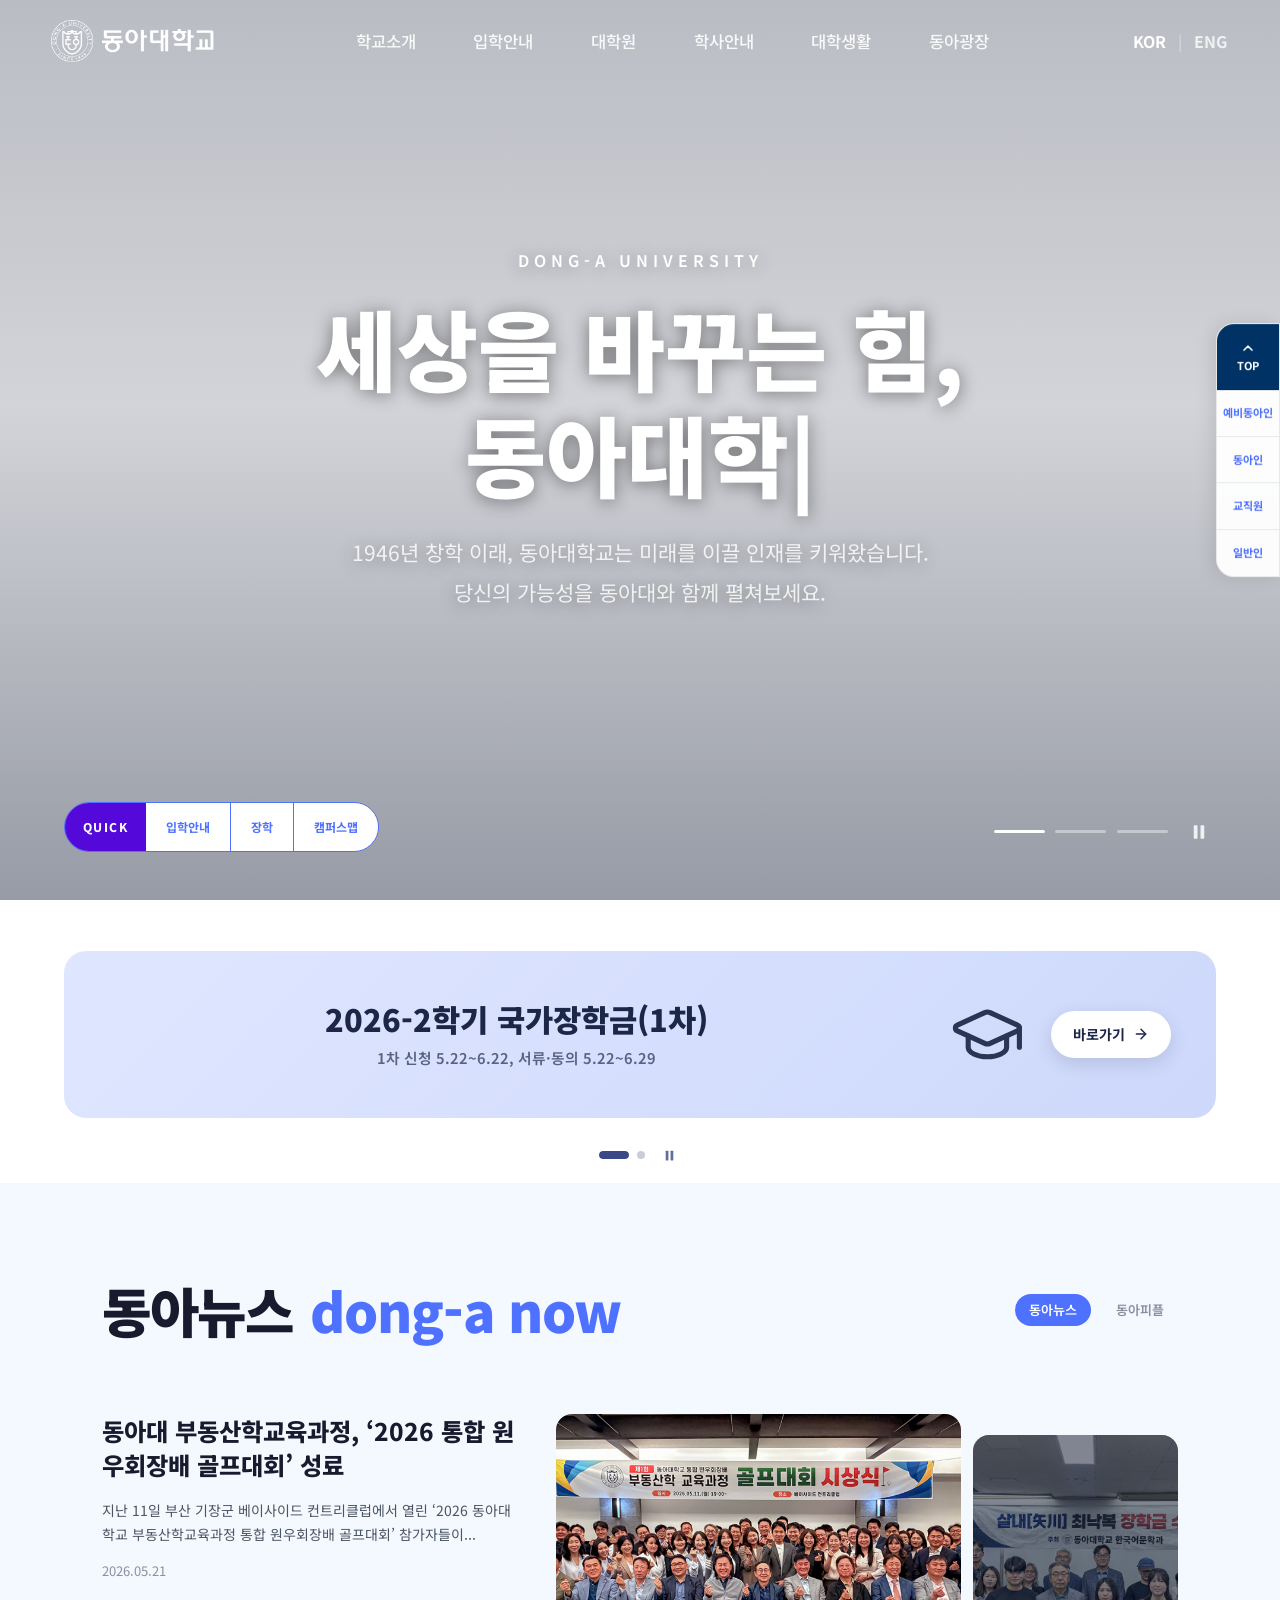
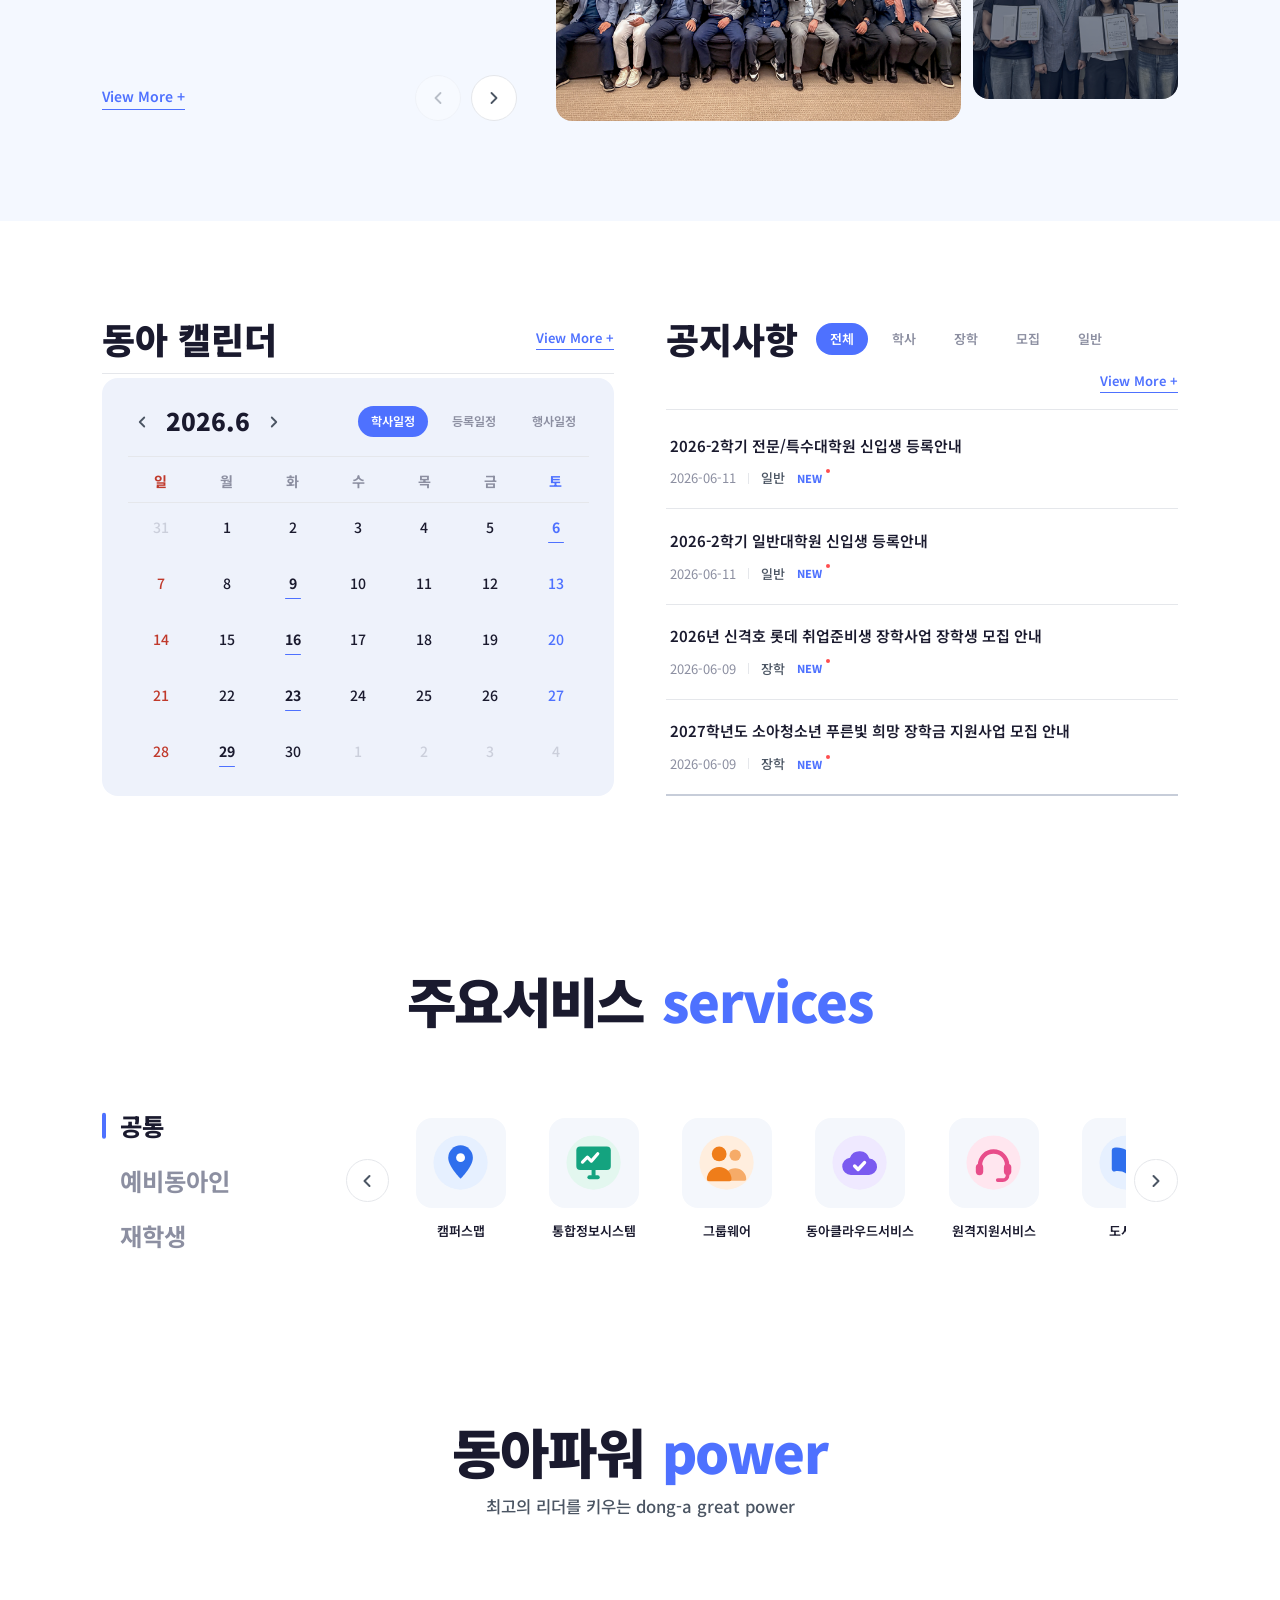
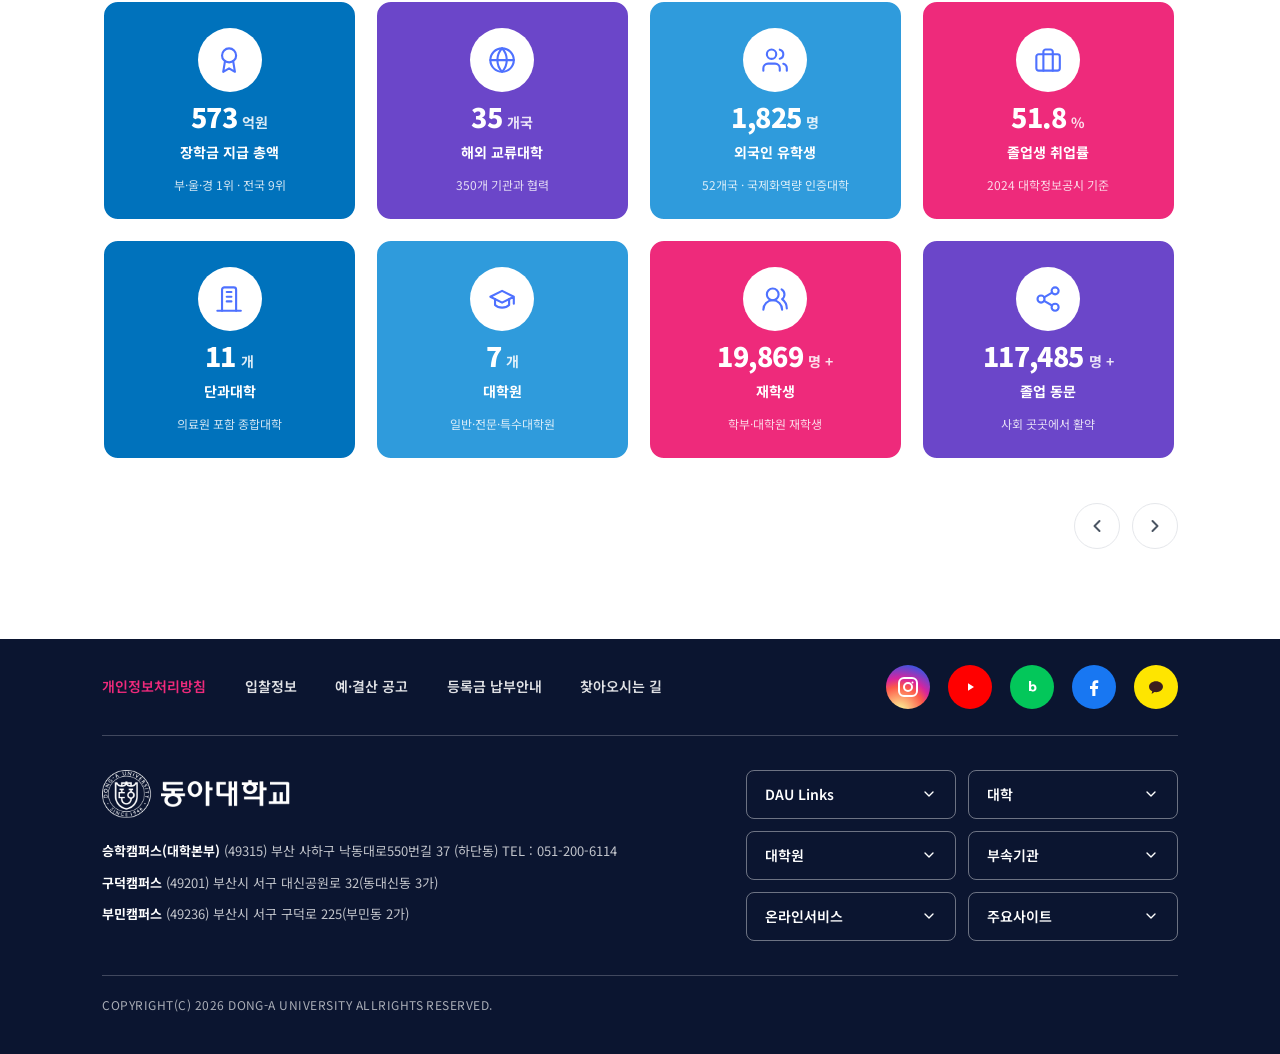
==== index copy.html @ 6742cc3c "feat: add card carousel banner component and update history timeline layout with visual refinements " ====
<!DOCTYPE html>
<html lang="ko">
<head>
  <meta charset="UTF-8" />
  <meta name="viewport" content="width=device-width, initial-scale=1.0" />
  <title>동아대학교</title>
  <link rel="preconnect" href="https://fonts.googleapis.com">
  <link rel="preconnect" href="https://fonts.gstatic.com" crossorigin>
  <link href="https://fonts.googleapis.com/css2?family=Noto+Sans+KR:wght@300;400;500;700;900&display=swap" rel="stylesheet">
  <link rel="stylesheet" href="assets/css/reset.css" />
  <link rel="stylesheet" href="assets/css/style.css" />
  <script type="importmap">
    { "imports": { "three": "https://esm.sh/three@0.161.0" } }
  </script>
</head>
<body>

  <div id="scroll-progress"></div>

  <!-- NAV -->
  <header class="nav-header" id="nav-header">
    <div class="container nav-inner">
      <a href="#" class="nav-logo">
        <img src="assets/images/logo.png" alt="동아대학교" />
      </a>
      <nav class="nav-menu" id="nav-menu">
        <ul>
          <li class="nav-item has-sub">
            <a href="#about" class="nav-link">학교소개</a>
            <ul class="nav-sub">
              <li><a href="#">대학소개</a></li>
              <li><a href="#">학교상징물</a></li>
              <li><a href="#">대학기구</a></li>
              <li><a href="#">학교법인</a></li>
              <li><a href="#">글로컬대학</a></li>
            </ul>
          </li>
          <li class="nav-item has-sub">
            <a href="#stats" class="nav-link">입학안내</a>
            <ul class="nav-sub">
              <li><a href="#">대학입학</a></li>
              <li><a href="#">대학원입학</a></li>
              <li><a href="#">학·석사 연계과정</a></li>
              <li><a href="#">외국인입학</a></li>
              <li><a href="#">학과소개포털</a></li>
            </ul>
          </li>
          <li class="nav-item has-sub">
            <a href="#interviews" class="nav-link">대학원</a>
            <ul class="nav-sub">
              <li><a href="#">대학원</a></li>
              <li><a href="#">국제전문대학원</a></li>
              <li><a href="#">법학전문대학원</a></li>
              <li><a href="#">경영대학원</a></li>
              <li><a href="#">교육대학원</a></li>
              <li><a href="#">사회복지대학원</a></li>
              <li><a href="#">법무대학원</a></li>
              <li><a href="#">부동산대학원</a></li>
            </ul>
          </li>
          <li class="nav-item has-sub">
            <a href="#campus-life" class="nav-link">학사안내</a>
            <ul class="nav-sub">
              <li><a href="#">수업</a></li>
              <li><a href="#">교과과정</a></li>
              <li><a href="#">학적</a></li>
              <li><a href="#">성적</a></li>
              <li><a href="#">졸업</a></li>
              <li><a href="#">비교과과정</a></li>
              <li><a href="#">다전공안내</a></li>
              <li><a href="#">학점인정신청</a></li>
              <li><a href="#">등록</a></li>
              <li><a href="#">장학</a></li>
            </ul>
          </li>
          <li><a href="#" class="nav-link">대학생활</a></li>
          <li><a href="#" class="nav-link">동아광장</a></li>
        </ul>
      </nav>
      <div class="nav-actions">
        <div class="lang-toggle" translate="no">
          <button type="button" class="lang-btn is-active" data-lang="ko">KOR</button>
          <span class="lang-sep">|</span>
          <button type="button" class="lang-btn" data-lang="en">ENG</button>
        </div>
        <div id="google_translate_element" aria-hidden="true"></div>
      </div>
      <button class="nav-hamburger" id="nav-hamburger" aria-label="메뉴 열기">
        <span></span><span></span><span></span>
      </button>
    </div>
  </header>

  <main>

    <!-- HERO -->
    <section id="hero" class="hero">
      <div class="hero-media">
        <div class="hero-slideshow" id="hero-slideshow">
          <!-- ① 영상 슬라이드 (실제 영상으로 교체 예정) -->
          <div class="hero-slide is-active" data-kind="video">
            <video class="hero-video" autoplay muted playsinline poster="assets/images/img2.jpg">
              <source src="assets/hero-flow.mp4" type="video/mp4" />
            </video>
          </div>
          <!-- ② 이미지 슬라이드 (실제 이미지로 교체 예정) -->
          <div class="hero-slide" data-kind="image" style="background-image:url('assets/images/img3.jpg')"></div>
          <!-- ③ 이미지 슬라이드 -->
          <div class="hero-slide" data-kind="image" style="background-image:url('assets/images/img4.jpg')"></div>
        </div>
        <div class="hero-overlay"></div>
      </div>
      <!-- 텍스트 레이어 (오버레이 위) — 활성 슬라이드에 맞춰 노출 -->
      <div class="hero-texts">
        <!-- 영상 슬라이드(0): 중앙 타이틀 -->
        <div class="hero-content hero-text is-active" data-slide="0">
          <p class="hero-eyebrow">DONG-A UNIVERSITY</p>
          <h1 class="hero-title">
            세상을 바꾸는 힘,<br />
            <span class="hero-typewriter" id="typewriter"></span><span class="cursor">|</span>
          </h1>
          <p class="hero-sub">1946년 창학 이래, 동아대학교는 미래를 이끌 인재를 키워왔습니다.<br />당신의 가능성을 동아대와 함께 펼쳐보세요.</p>
        </div>
        <!-- 이미지 슬라이드(1): 좌측중앙 홍보문구 -->
        <div class="hero-promo hero-text" data-slide="1">
          <p class="hero-promo-eyebrow">DONG-A NEWS</p>
          <h2 class="hero-promo-title">홍보문구 제목이<br />들어갈 자리입니다 ①</h2>
          <p class="hero-promo-desc">이미지 슬라이드에 노출될 홍보 설명 문구입니다. 실제 카피로 교체하세요.</p>
          <a class="hero-promo-more" href="#">자세히 보기 +</a>
        </div>
        <!-- 이미지 슬라이드(2): 좌측중앙 홍보문구 -->
        <div class="hero-promo hero-text" data-slide="2">
          <p class="hero-promo-eyebrow">DONG-A NEWS</p>
          <h2 class="hero-promo-title">홍보문구 제목이<br />들어갈 자리입니다 ②</h2>
          <p class="hero-promo-desc">이미지 슬라이드에 노출될 홍보 설명 문구입니다. 실제 카피로 교체하세요.</p>
          <a class="hero-promo-more" href="#">자세히 보기 +</a>
        </div>
      </div>
      <nav class="hero-quick">
        <span class="hq-label" aria-hidden="true">QUICK</span>
        <a href="#" class="hq-chip">입학안내</a>
        <a href="#" class="hq-chip">장학</a>
        <a href="#" class="hq-chip">캠퍼스맵</a>
      </nav>
      <div class="hero-prog" data-hero-prog aria-label="슬라이드 진행"></div>
      <div class="hero-glare" aria-hidden="true"></div>
    </section>

    <!-- ── 카드형 안내 배너 (캐러셀 · 더미데이터) ── -->
    <section class="cbn" aria-label="주요 안내">
      <div class="container">
        <div class="cbn-stage" data-cbn-stage>
          <a class="cbn-card is-active" href="#" data-cbn-card style="--c1:#dfe6ff;--c2:#cdd8fb;">
            <div class="cbn-text">
              <h3 class="cbn-title">2026-2학기 국가장학금(1차)</h3>
              <p class="cbn-sub">1차 신청 5.22~6.22, 서류·동의 5.22~6.29</p>
            </div>
            <span class="cbn-ill" aria-hidden="true"><svg viewBox="0 0 24 24" fill="none" stroke="currentColor" stroke-width="1.6" stroke-linecap="round" stroke-linejoin="round"><path d="M21.42 10.922a1 1 0 0 0-.019-1.838L12.83 5.18a2 2 0 0 0-1.66 0L2.6 9.08a1 1 0 0 0 0 1.832l8.57 3.908a2 2 0 0 0 1.66 0z"/><path d="M22 10v6"/><path d="M6 12.5V16a6 3 0 0 0 12 0v-3.5"/></svg></span>
            <span class="cbn-go">바로가기 <svg viewBox="0 0 24 24" fill="none" stroke="currentColor" stroke-width="2.2" stroke-linecap="round" stroke-linejoin="round"><path d="M5 12h14"/><path d="m12 5 7 7-7 7"/></svg></span>
          </a>
          <a class="cbn-card" href="#" data-cbn-card style="--c1:#e3f0fb;--c2:#cfe6f6;">
            <div class="cbn-text">
              <h3 class="cbn-title">2026학년도 동아대 입학설명회</h3>
              <p class="cbn-sub">전국 주요 도시 순회 · 사전 신청 접수 중</p>
            </div>
            <span class="cbn-ill" aria-hidden="true"><svg viewBox="0 0 24 24" fill="none" stroke="currentColor" stroke-width="1.6" stroke-linecap="round" stroke-linejoin="round"><path d="m3 11 18-5v12L3 14v-3z"/><path d="M11.6 16.8a3 3 0 1 1-5.8-1.6"/></svg></span>
            <span class="cbn-go">바로가기 <svg viewBox="0 0 24 24" fill="none" stroke="currentColor" stroke-width="2.2" stroke-linecap="round" stroke-linejoin="round"><path d="M5 12h14"/><path d="m12 5 7 7-7 7"/></svg></span>
          </a>
        </div>
        <div class="cbn-ctrl">
          <div class="cbn-dots" data-cbn-dots></div>
          <button class="cbn-toggle" type="button" data-cbn-toggle aria-label="배너 일시정지"></button>
        </div>
      </div>
    </section>

    <!-- ── NEWS (신규 시안 · uploads/뉴스.png 참고) ── -->
    <section id="news" class="news-feat">
      <div class="container">
        <div class="news-feat-head reveal">
          <h2 class="news-feat-title">동아뉴스</h2>
          <p class="news-feat-sub">dong-a now</p>
          <div class="nf-headtabs">
            <button class="nf-tab is-active" type="button">동아뉴스</button>
            <button class="nf-tab" type="button">동아피플</button>
          </div>
        </div>
        <div class="nf-slider reveal">
          <div class="nf-slide-text">
            <h3 class="nf-slide-title" data-nf-title></h3>
            <p class="nf-slide-desc" data-nf-desc></p>
            <span class="nf-slide-date" data-nf-date></span>
            <div class="nf-slide-foot">
              <a class="nf-slide-more" href="#">View More +</a>
              <div class="nf-slide-nav">
                <button class="nf-slide-arr" type="button" data-nf-dir="prev" aria-label="이전"><svg viewBox="0 0 24 24" fill="none" stroke="currentColor" stroke-width="2.2" stroke-linecap="round" stroke-linejoin="round"><path d="m15 18-6-6 6-6"/></svg></button>
                <button class="nf-slide-arr" type="button" data-nf-dir="next" aria-label="다음"><svg viewBox="0 0 24 24" fill="none" stroke="currentColor" stroke-width="2.2" stroke-linecap="round" stroke-linejoin="round"><path d="m9 18 6-6-6-6"/></svg></button>
              </div>
            </div>
          </div>
          <div class="nf-strip">
            <button type="button" class="nf-panel is-active" data-nf-i="0"><img src="uploads/image.png" alt="" /><span class="nf-panel-shade"></span></button>
            <button type="button" class="nf-panel" data-nf-i="1"><img src="uploads/image copy.png" alt="" /><span class="nf-panel-shade"></span></button>
            <button type="button" class="nf-panel" data-nf-i="2"><img src="uploads/image copy 2.png" alt="" /><span class="nf-panel-shade"></span></button>
            <button type="button" class="nf-panel" data-nf-i="3"><img src="uploads/스크린샷 2026-06-12 10.05.06.png" alt="" /><span class="nf-panel-shade"></span></button>
            <button type="button" class="nf-panel" data-nf-i="4"><img src="uploads/스크린샷 2026-06-12 10.06.12.png" alt="" /><span class="nf-panel-shade"></span></button>
          </div>
        </div>
      </div>
    </section>

    <!-- ── 공지사항 (신규 시안 · uploads/공지사항.png 참고) ── -->
    <section id="notice" class="notice-sec">
      <div class="container">
        <div class="nt2-grid">
          <!-- 왼쪽: 공지사항 -->
          <div class="nt2-col reveal">
            <div class="nt2-head">
              <h2 class="nt2-title">공지사항</h2>
              <div class="nt2-tabs">
                <button class="nt2-tab is-active" type="button">전체</button>
                <button class="nt2-tab" type="button">학사</button>
                <button class="nt2-tab" type="button">장학</button>
                <button class="nt2-tab" type="button">모집</button>
                <button class="nt2-tab" type="button">일반</button>
              </div>
              <a class="nt2-more" href="#">View More +</a>
            </div>
            <ul class="nt2-list">
              <li class="nt2-item">
                <a href="#">
                  <p class="nt2-item-title">2026-2학기 전문/특수대학원 신입생 등록안내</p>
                  <div class="nt2-meta"><span class="nt2-date">2026-06-11</span><span class="nt2-sep"></span><span class="nt2-cat">일반</span><span class="nt2-new">NEW</span></div>
                </a>
              </li>
              <li class="nt2-item">
                <a href="#">
                  <p class="nt2-item-title">2026-2학기 일반대학원 신입생 등록안내</p>
                  <div class="nt2-meta"><span class="nt2-date">2026-06-11</span><span class="nt2-sep"></span><span class="nt2-cat">일반</span><span class="nt2-new">NEW</span></div>
                </a>
              </li>
              <li class="nt2-item">
                <a href="#">
                  <p class="nt2-item-title">2026년 신격호 롯데 취업준비생 장학사업 장학생 모집 안내</p>
                  <div class="nt2-meta"><span class="nt2-date">2026-06-09</span><span class="nt2-sep"></span><span class="nt2-cat">장학</span><span class="nt2-new">NEW</span></div>
                </a>
              </li>
              <li class="nt2-item">
                <a href="#">
                  <p class="nt2-item-title">2027학년도 소아청소년 푸른빛 희망 장학금 지원사업 모집 안내</p>
                  <div class="nt2-meta"><span class="nt2-date">2026-06-09</span><span class="nt2-sep"></span><span class="nt2-cat">장학</span><span class="nt2-new">NEW</span></div>
                </a>
              </li>
            </ul>
          </div>
          <!-- 오른쪽: 동아 캘린더 -->
          <div class="nt2-col reveal" data-delay="80">
            <div class="nt2-head">
              <h2 class="nt2-title">동아 캘린더</h2>
              <a class="nt2-more" href="#">View More +</a>
            </div>
            <div class="nt2-cal">
              <div class="nt2-cal-top">
                <div class="nt2-cal-month">
                  <button class="nt2-cal-nav" type="button" data-cal-dir="prev" aria-label="이전 달"><svg viewBox="0 0 24 24" fill="none" stroke="currentColor" stroke-width="2.4" stroke-linecap="round" stroke-linejoin="round"><path d="m15 18-6-6 6-6"/></svg></button>
                  <span class="nt2-cal-mtext" data-cal-month>2026.6</span>
                  <button class="nt2-cal-nav" type="button" data-cal-dir="next" aria-label="다음 달"><svg viewBox="0 0 24 24" fill="none" stroke="currentColor" stroke-width="2.4" stroke-linecap="round" stroke-linejoin="round"><path d="m9 18 6-6-6-6"/></svg></button>
                </div>
                <div class="nt2-cal-tabs">
                  <button class="nt2-cal-tab is-active" type="button">학사일정</button>
                  <button class="nt2-cal-tab" type="button">등록일정</button>
                  <button class="nt2-cal-tab" type="button">행사일정</button>
                </div>
              </div>
              <div class="nt2-cal-weekdays"><span class="is-sun">일</span><span>월</span><span>화</span><span>수</span><span>목</span><span>금</span><span class="is-sat">토</span></div>
              <div class="nt2-cal-grid" data-cal-grid></div>
            </div>
          </div>
        </div>
      </div>
    </section>

    <!-- ── 주요서비스 ── -->
    <section id="services" class="svc2">
      <div class="container">
        <div class="news-feat-head reveal">
          <h2 class="news-feat-title">주요서비스</h2>
          <p class="news-feat-sub">services</p>
        </div>
        <div class="svc2-layout reveal">
          <div class="svc2-tabs">
            <button class="svc2-tab is-active" type="button" data-panel="common">공통</button>
            <button class="svc2-tab" type="button" data-panel="pre">예비동아인</button>
            <button class="svc2-tab" type="button" data-panel="current">재학생</button>
          </div>
          <div class="svc2-carousel">
            <button class="svc2-arr svc2-prev" type="button" aria-label="이전"><svg viewBox="0 0 24 24" fill="none" stroke="currentColor" stroke-width="2.4" stroke-linecap="round" stroke-linejoin="round"><path d="m15 18-6-6 6-6"/></svg></button>
            <div class="svc2-tracks">
              <!-- 공통 -->
              <div class="svc2-track is-active" data-panel="common">
                <a class="svc2-item" href="#"><span class="svc2-ic"><svg viewBox="0 0 24 24"><circle cx="12" cy="12" r="11" fill="#e6f0ff"/><path d="M12 5a5 5 0 0 1 5 5c0 3.6-5 8.5-5 8.5S7 13.6 7 10a5 5 0 0 1 5-5Z" fill="#2f6fed"/><circle cx="12" cy="10" r="1.8" fill="#fff"/></svg></span><span class="svc2-label">캠퍼스맵</span></a>
                <a class="svc2-item" href="#"><span class="svc2-ic"><svg viewBox="0 0 24 24"><circle cx="12" cy="12" r="11" fill="#e3f7ef"/><rect x="5" y="5.5" width="14" height="9.5" rx="1.6" fill="#14a37f"/><rect x="9.5" y="17.2" width="5" height="1.6" rx=".8" fill="#14a37f"/><rect x="11.2" y="15" width="1.6" height="2.4" fill="#14a37f"/><path d="M7.5 11.8l2-2 1.6 1.6 2.6-3" stroke="#fff" stroke-width="1.3" fill="none" stroke-linecap="round" stroke-linejoin="round"/></svg></span><span class="svc2-label">통합정보시스템</span></a>
                <a class="svc2-item" href="#"><span class="svc2-ic"><svg viewBox="0 0 24 24"><circle cx="12" cy="12" r="11" fill="#ffeede"/><circle cx="15.5" cy="9" r="2.3" fill="#f6ab68"/><path d="M11 18.8a4.5 4.5 0 0 1 9 0 .6.6 0 0 1-.6.6h-7.8a.6.6 0 0 1-.6-.6Z" fill="#f6ab68"/><circle cx="9" cy="8.5" r="3" fill="#ef7d1a"/><path d="M4 18.8a5 5 0 0 1 10 0 .8.8 0 0 1-.8.8H4.8a.8.8 0 0 1-.8-.8Z" fill="#ef7d1a"/></svg></span><span class="svc2-label">그룹웨어</span></a>
                <a class="svc2-item" href="#"><span class="svc2-ic"><svg viewBox="0 0 24 24"><circle cx="12" cy="12" r="11" fill="#efe9ff"/><path d="M8.5 17a3.5 3.5 0 0 1-.4-6.98A4.2 4.2 0 0 1 16 10.4a3.2 3.2 0 0 1-.4 6.6Z" fill="#7a5af0"/><path d="M10 13.4l1.4 1.4 2.6-2.8" stroke="#fff" stroke-width="1.4" fill="none" stroke-linecap="round" stroke-linejoin="round"/></svg></span><span class="svc2-label">동아클라우드서비스</span></a>
                <a class="svc2-item" href="#"><span class="svc2-ic"><svg viewBox="0 0 24 24"><circle cx="12" cy="12" r="11" fill="#ffe6ef"/><path d="M6.5 13a5.5 5.5 0 0 1 11 0" fill="none" stroke="#e84d8a" stroke-width="1.8" stroke-linecap="round"/><rect x="4.8" y="12.5" width="3" height="4.6" rx="1.5" fill="#e84d8a"/><rect x="16.2" y="12.5" width="3" height="4.6" rx="1.5" fill="#e84d8a"/><path d="M17.7 17.1a2 2 0 0 1-2 2h-2" fill="none" stroke="#e84d8a" stroke-width="1.5" stroke-linecap="round"/></svg></span><span class="svc2-label">원격지원서비스</span></a>
                <a class="svc2-item" href="#"><span class="svc2-ic"><svg viewBox="0 0 24 24"><circle cx="12" cy="12" r="11" fill="#e6f0ff"/><path d="M12 7c-1.5-1-3.6-1.3-5.1-1a1 1 0 0 0-.9 1v7.6a1 1 0 0 0 1.2 1c1.3-.3 3.2-.1 4.8.9Z" fill="#2f6fed"/><path d="M12 7c1.5-1 3.6-1.3 5.1-1a1 1 0 0 1 .9 1v7.6a1 1 0 0 1-1.2 1c-1.3-.3-3.2-.1-4.8.9Z" fill="#7aa6f5"/></svg></span><span class="svc2-label">도서관</span></a>
                <a class="svc2-item" href="#"><span class="svc2-ic"><svg viewBox="0 0 24 24"><circle cx="12" cy="12" r="11" fill="#fff4d4"/><path d="M5.8 7.2h11.4l-1.3 5.4a1.4 1.4 0 0 1-1.36 1.05H8.3L6.9 6H5.3" fill="none" stroke="#d39400" stroke-width="1.7" stroke-linecap="round" stroke-linejoin="round"/><circle cx="9" cy="17" r="1.4" fill="#d39400"/><circle cx="15" cy="17" r="1.4" fill="#d39400"/></svg></span><span class="svc2-label">전자구매(협력업체)</span></a>
                <a class="svc2-item" href="#"><span class="svc2-ic"><svg viewBox="0 0 24 24"><circle cx="12" cy="12" r="11" fill="#ffe0e1"/><path d="M12 17.6S6 13.6 6 9.9A3.3 3.3 0 0 1 12 7.9 3.3 3.3 0 0 1 18 9.9c0 3.7-6 7.7-6 7.7Z" fill="#e5484d"/><path d="M7.6 11.6h1.7l1-2 1.4 3.6 1-1.6h2.7" stroke="#fff" stroke-width="1.3" fill="none" stroke-linecap="round" stroke-linejoin="round"/></svg></span><span class="svc2-label">동아대학교 병원</span></a>
                <a class="svc2-item" href="#"><span class="svc2-ic"><svg viewBox="0 0 24 24"><circle cx="12" cy="12" r="11" fill="#e0f4f7"/><rect x="5" y="7.5" width="14" height="9" rx="1.8" fill="#119aa8"/><path d="M10.5 10.5l3.2 1.9-3.2 1.9Z" fill="#fff"/></svg></span><span class="svc2-label">다우미디어센터</span></a>
              </div>
              <!-- 예비동아인 -->
              <div class="svc2-track" data-panel="pre">
                <a class="svc2-item" href="#"><span class="svc2-ic"><svg viewBox="0 0 24 24"><circle cx="12" cy="12" r="11" fill="#efe9ff"/><circle cx="12" cy="12" r="7.5" fill="#7a5af0"/><path d="M15.5 8.5l-2 5-5 2 2-5Z" fill="#fff"/><circle cx="12" cy="12" r="1.1" fill="#7a5af0"/></svg></span><span class="svc2-label">학과소개 포털</span></a>
                <a class="svc2-item" href="#"><span class="svc2-ic"><svg viewBox="0 0 24 24"><circle cx="12" cy="12" r="11" fill="#e6f0ff"/><circle cx="12" cy="12" r="7.5" fill="#2f6fed"/><circle cx="12" cy="9" r="1.2" fill="#fff"/><rect x="11" y="11.2" width="2" height="5" rx="1" fill="#fff"/></svg></span><span class="svc2-label">입학안내</span></a>
                <a class="svc2-item" href="#"><span class="svc2-ic"><svg viewBox="0 0 24 24"><circle cx="12" cy="12" r="11" fill="#ffeede"/><path d="M14.5 5.5l4 4-8.5 8.5-4.6 1 1-4.5Z" fill="#ef7d1a"/><path d="M13.2 6.8l4 4" stroke="#fff" stroke-width="1.3" stroke-linecap="round" fill="none"/><path d="M5.5 19.5h13" stroke="#ef7d1a" stroke-width="1.7" stroke-linecap="round" fill="none"/></svg></span><span class="svc2-label">수시모집</span></a>
                <a class="svc2-item" href="#"><span class="svc2-ic"><svg viewBox="0 0 24 24"><circle cx="12" cy="12" r="11" fill="#e3f7ef"/><rect x="5.5" y="6" width="13" height="12" rx="1.8" fill="#14a37f"/><rect x="5.5" y="6" width="13" height="3.2" rx="1.8" fill="#0e7d61"/><path d="M9 13l2 2 3.5-3.6" stroke="#fff" stroke-width="1.5" fill="none" stroke-linecap="round" stroke-linejoin="round"/></svg></span><span class="svc2-label">정시모집</span></a>
                <a class="svc2-item" href="#"><span class="svc2-ic"><svg viewBox="0 0 24 24"><circle cx="12" cy="12" r="11" fill="#e0f4f7"/><circle cx="12" cy="12" r="7.5" fill="#119aa8"/><path d="M9 10.5h6l-1.6-1.6M15 13.5H9l1.6 1.6" stroke="#fff" stroke-width="1.4" fill="none" stroke-linecap="round" stroke-linejoin="round"/></svg></span><span class="svc2-label">편입학</span></a>
                <a class="svc2-item" href="#"><span class="svc2-ic"><svg viewBox="0 0 24 24"><circle cx="12" cy="12" r="11" fill="#ffe6ef"/><circle cx="12" cy="12" r="7.5" fill="#e84d8a"/><path d="M4.6 12h14.8M12 4.6a13 13 0 0 1 0 14.8M12 4.6a13 13 0 0 0 0 14.8" stroke="#fff" stroke-width="1.2" fill="none"/></svg></span><span class="svc2-label">재외국민</span></a>
              </div>
              <!-- 재학생 -->
              <div class="svc2-track" data-panel="current">
                <a class="svc2-item" href="#"><span class="svc2-ic"><svg viewBox="0 0 24 24"><circle cx="12" cy="12" r="11" fill="#e6f0ff"/><path d="M12 6 4.5 9.5 12 13l7.5-3.5Z" fill="#2f6fed"/><path d="M12 13 7 10.7v3c0 1.4 2.2 2.5 5 2.5s5-1.1 5-2.5v-3Z" fill="#7aa6f5"/><path d="M19.5 9.5v4" stroke="#2f6fed" stroke-width="1.4" stroke-linecap="round" fill="none"/></svg></span><span class="svc2-label">학습관리시스템(LMS)</span></a>
                <a class="svc2-item" href="#"><span class="svc2-ic"><svg viewBox="0 0 24 24"><circle cx="12" cy="12" r="11" fill="#e3f7ef"/><rect x="5" y="5.5" width="14" height="9.5" rx="1.6" fill="#14a37f"/><rect x="9.5" y="17.2" width="5" height="1.6" rx=".8" fill="#14a37f"/><rect x="11.2" y="15" width="1.6" height="2.4" fill="#14a37f"/><path d="M7.5 11.8l2-2 1.6 1.6 2.6-3" stroke="#fff" stroke-width="1.3" fill="none" stroke-linecap="round" stroke-linejoin="round"/></svg></span><span class="svc2-label">통합정보시스템</span></a>
                <a class="svc2-item" href="#"><span class="svc2-ic"><svg viewBox="0 0 24 24"><circle cx="12" cy="12" r="11" fill="#efe9ff"/><rect x="5.5" y="6" width="13" height="12" rx="1.8" fill="#7a5af0"/><rect x="5.5" y="6" width="13" height="3.2" rx="1.8" fill="#5b3fd0"/><circle cx="9" cy="12.5" r="1" fill="#fff"/><circle cx="12" cy="12.5" r="1" fill="#fff"/><circle cx="15" cy="12.5" r="1" fill="#fff"/><circle cx="9" cy="15.5" r="1" fill="#fff"/><circle cx="12" cy="15.5" r="1" fill="#fff"/></svg></span><span class="svc2-label">학사일정</span></a>
                <a class="svc2-item" href="#"><span class="svc2-ic"><svg viewBox="0 0 24 24"><circle cx="12" cy="12" r="11" fill="#e0f4f7"/><rect x="7" y="5.5" width="10" height="13" rx="1.4" fill="#119aa8"/><rect x="10.3" y="15" width="3.4" height="3.5" fill="#0c7884"/><circle cx="9.7" cy="9" r=".9" fill="#fff"/><circle cx="14.3" cy="9" r=".9" fill="#fff"/><circle cx="9.7" cy="12" r=".9" fill="#fff"/><circle cx="14.3" cy="12" r=".9" fill="#fff"/></svg></span><span class="svc2-label">학과소개</span></a>
                <a class="svc2-item" href="#"><span class="svc2-ic"><svg viewBox="0 0 24 24"><circle cx="12" cy="12" r="11" fill="#ffeede"/><path d="M9 5.5h4l3 3v8a1.2 1.2 0 0 1-1.2 1.2H9A1.2 1.2 0 0 1 7.8 16.5V6.7A1.2 1.2 0 0 1 9 5.5Z" fill="#ef7d1a"/><circle cx="12" cy="11.5" r="2.1" fill="#fff"/><path d="M10.3 13l-.5 3 2.2-1.2 2.2 1.2-.5-3" fill="#ffcf9e"/></svg></span><span class="svc2-label">증명서발급</span></a>
                <a class="svc2-item" href="#"><span class="svc2-ic"><svg viewBox="0 0 24 24"><circle cx="12" cy="12" r="11" fill="#ffe6ef"/><rect x="6" y="9" width="12" height="8" rx="1.6" fill="#e84d8a"/><path d="M9.5 9V7.8A1.3 1.3 0 0 1 10.8 6.5h2.4A1.3 1.3 0 0 1 14.5 7.8V9" stroke="#e84d8a" stroke-width="1.6" fill="none" stroke-linecap="round"/><rect x="10.3" y="11.5" width="3.4" height="2.6" rx=".8" fill="#fff"/></svg></span><span class="svc2-label">취업정보</span></a>
              </div>
            </div>
            <button class="svc2-arr svc2-next" type="button" aria-label="다음"><svg viewBox="0 0 24 24" fill="none" stroke="currentColor" stroke-width="2.4" stroke-linecap="round" stroke-linejoin="round"><path d="m9 18 6-6-6-6"/></svg></button>
          </div>
        </div>
      </div>
    </section>

    <!-- ── 동아파워 (신규 시안 · 메인 데이터 사용) ── -->
    <section id="power" class="pw2">
      <div class="pw2-bg" aria-hidden="true"></div>
      <div class="container">
        <div class="pw2-head reveal">
          <h2 class="pw2-title">동아파워</h2>
          <p class="pw2-sub">power</p>
        </div>
        <p class="pw2-tagline reveal">최고의 리더를 키우는 <b>dong-a great power</b></p>
        <div class="pw2-marquee">
          <div class="pw2-row" data-row="1">
            <div class="pw2-stat">
              <span class="pw2-ic"><svg viewBox="0 0 24 24" fill="none" stroke="currentColor" stroke-width="1.8" stroke-linecap="round" stroke-linejoin="round"><circle cx="12" cy="8" r="6"/><path d="M15.477 12.89 17 22l-5-3-5 3 1.523-9.11"/></svg></span>
              <div class="pw2-num"><span class="pw2-figure">663</span><span class="pw2-unit">억원</span></div>
              <div class="pw2-label">장학금 지급 총액</div>
              <div class="pw2-note">부·울·경 1위 · 전국 9위</div>
            </div>
            <div class="pw2-stat">
              <span class="pw2-ic"><svg viewBox="0 0 24 24" fill="none" stroke="currentColor" stroke-width="1.8" stroke-linecap="round" stroke-linejoin="round"><circle cx="12" cy="12" r="10"/><path d="M12 2a14.5 14.5 0 0 0 0 20 14.5 14.5 0 0 0 0-20"/><path d="M2 12h20"/></svg></span>
              <div class="pw2-num"><span class="pw2-figure">41</span><span class="pw2-unit">개국</span></div>
              <div class="pw2-label">해외 교류대학</div>
              <div class="pw2-note">350개 기관과 협력</div>
            </div>
            <div class="pw2-stat">
              <span class="pw2-ic"><svg viewBox="0 0 24 24" fill="none" stroke="currentColor" stroke-width="1.8" stroke-linecap="round" stroke-linejoin="round"><path d="M16 21v-2a4 4 0 0 0-4-4H6a4 4 0 0 0-4 4v2"/><circle cx="9" cy="7" r="4"/><path d="M22 21v-2a4 4 0 0 0-3-3.87"/><path d="M16 3.13a4 4 0 0 1 0 7.75"/></svg></span>
              <div class="pw2-num"><span class="pw2-figure">2,113</span><span class="pw2-unit">명</span></div>
              <div class="pw2-label">외국인 유학생</div>
              <div class="pw2-note">52개국 · 국제화역량 인증대학</div>
            </div>
            <div class="pw2-stat">
              <span class="pw2-ic"><svg viewBox="0 0 24 24" fill="none" stroke="currentColor" stroke-width="1.8" stroke-linecap="round" stroke-linejoin="round"><rect width="20" height="14" x="2" y="7" rx="2"/><path d="M16 21V5a2 2 0 0 0-2-2h-4a2 2 0 0 0-2 2v16"/></svg></span>
              <div class="pw2-num"><span class="pw2-figure">60.0</span><span class="pw2-unit">%</span></div>
              <div class="pw2-label">졸업생 취업률</div>
              <div class="pw2-note">2024 대학정보공시 기준</div>
            </div>
            <div class="pw2-stat">
              <span class="pw2-ic"><svg viewBox="0 0 24 24" fill="none" stroke="currentColor" stroke-width="1.8" stroke-linecap="round" stroke-linejoin="round"><polyline points="22 7 13.5 15.5 8.5 10.5 2 17"/><polyline points="16 7 22 7 22 13"/></svg></span>
              <div class="pw2-num"><span class="pw2-figure">39.6</span><span class="pw2-unit">%</span></div>
              <div class="pw2-label">취업 선호분야 취업률</div>
              <div class="pw2-note">대기업·중견·공기업·공무원</div>
            </div>
            <div class="pw2-stat">
              <span class="pw2-ic"><svg viewBox="0 0 24 24" fill="none" stroke="currentColor" stroke-width="1.8" stroke-linecap="round" stroke-linejoin="round"><path d="M17.8 19.2 16 11l3.5-3.5C21 6 21.5 4 21 3c-1-.5-3 0-4.5 1.5L13 8 4.8 6.2c-.5-.1-.9.1-1.1.5l-.3.5c-.2.5-.1 1 .3 1.3L9 12l-2 3H4l-1 1 3 2 2 3 1-1v-3l3-2 3.5 5.3c.3.4.8.5 1.3.3l.5-.2c.4-.3.6-.7.5-1.2z"/></svg></span>
              <div class="pw2-num"><span class="pw2-figure">13</span><span class="pw2-unit">년 연속</span></div>
              <div class="pw2-label">Kmove 미국취업 우수과정</div>
              <div class="pw2-note">2013 ~ 2025</div>
            </div>
            <div class="pw2-stat">
              <span class="pw2-ic"><svg viewBox="0 0 24 24" fill="none" stroke="currentColor" stroke-width="1.8" stroke-linecap="round" stroke-linejoin="round"><path d="M6 9H4.5a2.5 2.5 0 0 1 0-5H6"/><path d="M18 9h1.5a2.5 2.5 0 0 0 0-5H18"/><path d="M4 22h16"/><path d="M10 14.66V17c0 .55-.47.98-.97 1.21C7.85 18.75 7 20.24 7 22"/><path d="M14 14.66V17c0 .55.47.98.97 1.21C16.15 18.75 17 20.24 17 22"/><path d="M18 2H6v7a6 6 0 0 0 12 0V2Z"/></svg></span>
              <div class="pw2-num"><span class="pw2-figure pw2-figure--text">전국 1위</span></div>
              <div class="pw2-label">해외 취업자 수</div>
              <div class="pw2-note">2023 전국 1위 · 2024 전국 3위</div>
            </div>
            <div class="pw2-stat">
              <span class="pw2-ic"><svg viewBox="0 0 24 24" fill="none" stroke="currentColor" stroke-width="1.8" stroke-linecap="round" stroke-linejoin="round"><line x1="3" x2="21" y1="22" y2="22"/><line x1="6" x2="6" y1="18" y2="11"/><line x1="10" x2="10" y1="18" y2="11"/><line x1="14" x2="14" y1="18" y2="11"/><line x1="18" x2="18" y1="18" y2="11"/><polygon points="12 2 20 7 4 7"/></svg></span>
              <div class="pw2-num"><span class="pw2-figure pw2-figure--text">3대 국책사업</span></div>
              <div class="pw2-label">정부지정 국책사업 선정</div>
              <div class="pw2-note">글로컬대학30 · RISE · G-LAMP</div>
            </div>
          </div>
          <div class="pw2-row" data-row="2">
            <div class="pw2-stat">
              <span class="pw2-ic"><svg viewBox="0 0 24 24" fill="none" stroke="currentColor" stroke-width="1.8" stroke-linecap="round" stroke-linejoin="round"><path d="M6 22V4a2 2 0 0 1 2-2h8a2 2 0 0 1 2 2v18"/><path d="M2 22h20"/><path d="M10 6h4"/><path d="M10 10h4"/><path d="M10 14h4"/></svg></span>
              <div class="pw2-num"><span class="pw2-figure">13</span><span class="pw2-unit">개</span></div>
              <div class="pw2-label">단과대학</div>
              <div class="pw2-note">의료원 포함 종합대학</div>
            </div>
            <div class="pw2-stat">
              <span class="pw2-ic"><svg viewBox="0 0 24 24" fill="none" stroke="currentColor" stroke-width="1.8" stroke-linecap="round" stroke-linejoin="round"><path d="M22 10v6M2 10l10-5 10 5-10 5z"/><path d="M6 12v5c3 3 9 3 12 0v-5"/></svg></span>
              <div class="pw2-num"><span class="pw2-figure">8</span><span class="pw2-unit">개</span></div>
              <div class="pw2-label">대학원</div>
              <div class="pw2-note">일반·전문·특수대학원</div>
            </div>
            <div class="pw2-stat">
              <span class="pw2-ic"><svg viewBox="0 0 24 24" fill="none" stroke="currentColor" stroke-width="1.8" stroke-linecap="round" stroke-linejoin="round"><path d="M18 21a8 8 0 0 0-16 0"/><circle cx="10" cy="8" r="5"/><path d="M22 20c0-3.37-2-6.5-4-8a5 5 0 0 0-.45-8.3"/></svg></span>
              <div class="pw2-num"><span class="pw2-figure">23,000</span><span class="pw2-unit">명 +</span></div>
              <div class="pw2-label">재학생</div>
              <div class="pw2-note">학부·대학원 재학생</div>
            </div>
            <div class="pw2-stat">
              <span class="pw2-ic"><svg viewBox="0 0 24 24" fill="none" stroke="currentColor" stroke-width="1.8" stroke-linecap="round" stroke-linejoin="round"><circle cx="18" cy="5" r="3"/><circle cx="6" cy="12" r="3"/><circle cx="18" cy="19" r="3"/><line x1="8.59" x2="15.42" y1="13.51" y2="17.49"/><line x1="15.41" x2="8.59" y1="6.51" y2="10.49"/></svg></span>
              <div class="pw2-num"><span class="pw2-figure">136,000</span><span class="pw2-unit">명 +</span></div>
              <div class="pw2-label">졸업 동문</div>
              <div class="pw2-note">사회 곳곳에서 활약</div>
            </div>
            <div class="pw2-stat">
              <span class="pw2-ic"><svg viewBox="0 0 24 24" fill="none" stroke="currentColor" stroke-width="1.8" stroke-linecap="round" stroke-linejoin="round"><path d="M2 20a2 2 0 0 0 2 2h16a2 2 0 0 0 2-2V8l-7 5V8l-7 5V4a2 2 0 0 0-2-2H4a2 2 0 0 0-2 2Z"/><path d="M17 18h1"/><path d="M12 18h1"/><path d="M7 18h1"/></svg></span>
              <div class="pw2-num"><span class="pw2-figure">500</span><span class="pw2-unit">개 +</span></div>
              <div class="pw2-label">산학협력 기업</div>
              <div class="pw2-note">산학협력 가족회사</div>
            </div>
          </div>
        </div>
        <div class="pw2-controls">
          <button class="pw2-arr pw2-prev" type="button" aria-label="이전"><svg viewBox="0 0 24 24" fill="none" stroke="currentColor" stroke-width="2.4" stroke-linecap="round" stroke-linejoin="round"><path d="m15 18-6-6 6-6"/></svg></button>
          <button class="pw2-arr pw2-next" type="button" aria-label="다음"><svg viewBox="0 0 24 24" fill="none" stroke="currentColor" stroke-width="2.4" stroke-linecap="round" stroke-linejoin="round"><path d="m9 18 6-6-6-6"/></svg></button>
        </div>
      </div>
    </section>

    <div hidden data-archived="구 시안 섹션 (학교소개·캠퍼스·통계·인터뷰·구뉴스) — 보존, 비노출">
    <!-- 학교 소개 -->
    <section id="about" class="about">
      <div class="about-bg-text" aria-hidden="true">DONG-A<br />UNIVERSITY</div>
      <div class="about-lights" aria-hidden="true">
        <span class="about-light about-light-1"></span>
      </div>
      <div class="collage-cards">
        <a href="#" class="collage-card collage-square">
          <span class="collage-frame"><img src="assets/images/img3.jpg" alt="" /><span class="collage-hover">총장메시지</span></span>
          <span class="collage-label">GREETINGS</span>
        </a>
        <a href="#" class="collage-card collage-vert-arc">
          <span class="collage-frame"><img src="assets/images/img2.jpg" alt="" /><span class="collage-hover">캠퍼스맵</span></span>
          <span class="collage-label-vertical-right">CAMPUS MAP</span>
        </a>
        <div class="collage-card collage-circle">
          <span class="collage-frame"><img src="assets/images/img5.jpg" alt="" /></span>
        </div>
        <a href="#" class="collage-card collage-pill">
          <span class="collage-frame"><img src="assets/images/img.jpg" alt="" /><span class="collage-hover">발전계획</span></span>
          <span class="collage-label">VISION &amp; MISSION</span>
        </a>
        <a href="#" class="collage-card collage-rect-h">
          <span class="collage-frame"><img src="assets/images/img4.jpg" alt="" /><span class="collage-hover">입학안내</span></span>
          <span class="collage-label-vertical">ADMISSIONS</span>
        </a>
      </div>
      <div class="container">
        <div class="section-header reveal">
          <div class="about-intro">
            <div class="section-number">
              <span class="section-number-line"></span>
              <span class="section-number-text">01</span>
            </div>
            <span class="section-eyebrow"><span class="eyebrow-thin">about</span> <span class="eyebrow-bold">DONG-A</span></span>
            <h2 class="section-title">80년의 역사, 미래를 향한 새로운 도전</h2>
            <p class="section-desc">동아대학교는 부산·경남을 대표하는 종합대학으로,<br />학생 중심의 교육과 혁신적 연구를 통해 세계와 경쟁합니다.</p>
          </div>
        </div>
      </div>
    </section>

    <!-- 캠퍼스 라이프 -->
    <section id="campus-life" class="campus-life">
      <div class="side-rays-container" id="side-rays" aria-hidden="true"></div>
      <div class="section-header light reveal">
        <div class="eyebrow-row">
          <div class="section-number">
            <span class="section-number-line"></span>
            <span class="section-number-text">02</span>
          </div>
          <span class="section-eyebrow">CAMPUS LIFE</span>
        </div>
        <h2 class="section-title" data-split>캠퍼스에서 피어나는 특별한 이야기</h2>
      </div>
      <div class="circular-gallery" id="circular-gallery"></div>
    </section>

    <!-- 숫자로 보는 대학 + 연구/성과 -->
    <section id="stats" class="stats">
      <div class="stats-bg-text" aria-hidden="true">DONG-A<br />UNIVERSITY</div>
      <div class="stats-lights" aria-hidden="true">
        <span class="stats-light stats-light-1"></span>
      </div>
      <div class="section-header">
        <div class="eyebrow-row">
          <div class="section-number">
            <span class="section-number-line"></span>
            <span class="section-number-text">03</span>
          </div>
          <span class="section-eyebrow">BY THE NUMBERS</span>
        </div>
      </div>
      <div class="container">
        <!-- 가로 구분선 리스트. 수치(data-target)는 추후 정확한 값으로 교체.
             설립연도는 콤마가 안 들어가도록 data-plain 사용. 카운트업만 적용. -->
        <div class="stats-list">
          <div class="stat-row">
            <img class="stat-row-thumb" src="assets/images/img3.jpg" alt="" aria-hidden="true" loading="lazy" />
            <span class="stat-row-label">설립연도</span>
            <span class="stat-row-value"><span class="stat-num" data-target="1946" data-plain>0</span><span class="stat-unit">년</span></span>
          </div>
          <div class="stat-row">
            <img class="stat-row-thumb" src="assets/images/img2.jpg" alt="" aria-hidden="true" loading="lazy" />
            <span class="stat-row-label">재학생 수</span>
            <span class="stat-row-value"><span class="stat-num" data-target="22000">0</span><span class="stat-unit">명+</span></span>
          </div>
          <div class="stat-row">
            <img class="stat-row-thumb" src="assets/images/img5.jpg" alt="" aria-hidden="true" loading="lazy" />
            <span class="stat-row-label">취업률</span>
            <span class="stat-row-value"><span class="stat-num" data-target="93">0</span><span class="stat-unit">%</span></span>
          </div>
          <div class="stat-row">
            <img class="stat-row-thumb" src="assets/images/img.jpg" alt="" aria-hidden="true" loading="lazy" />
            <span class="stat-row-label">장학금 수혜율</span>
            <span class="stat-row-value"><span class="stat-num" data-target="70">0</span><span class="stat-unit">%</span></span>
          </div>
          <div class="stat-row">
            <img class="stat-row-thumb" src="assets/images/img4.jpg" alt="" aria-hidden="true" loading="lazy" />
            <span class="stat-row-label">교환학생 협정 대학</span>
            <span class="stat-row-value"><span class="stat-num" data-target="200">0</span><span class="stat-unit">개+</span></span>
          </div>
          <div class="stat-row">
            <img class="stat-row-thumb" src="assets/images/img3.jpg" alt="" aria-hidden="true" loading="lazy" />
            <span class="stat-row-label">단과대학 수</span>
            <span class="stat-row-value"><span class="stat-num" data-target="14">0</span><span class="stat-unit">개</span></span>
          </div>
          <div class="stat-row">
            <img class="stat-row-thumb" src="assets/images/img2.jpg" alt="" aria-hidden="true" loading="lazy" />
            <span class="stat-row-label">기숙사 수용 인원</span>
            <span class="stat-row-value"><span class="stat-num" data-target="5000">0</span><span class="stat-unit">명</span></span>
          </div>
        </div>
      </div>
      <div class="circular-badge" aria-hidden="true">
        <div class="circular-text" id="stats-circular-text" data-text="DONG-A UNIVERSITY · SINCE 1946 · "></div>
        <img src="assets/images/logo-mark-blue.png" alt="" class="circular-badge-mark" />
      </div>
    </section>

    <!-- 재학생 인터뷰 -->
    <section id="interviews" class="interviews">
      <div class="interviews-grid" id="interviews-grid" aria-hidden="true"></div>
      <div class="section-header reveal">
        <div class="eyebrow-row">
          <div class="section-number">
            <span class="section-number-line"></span>
            <span class="section-number-text">04</span>
          </div>
          <span class="section-eyebrow">STUDENT VOICES</span>
        </div>
        <h2 class="section-title" data-split>재학생이 직접 전하는 동아대학교 이야기</h2>
      </div>
      <div class="container">
        <div class="interview-body">
          <div class="interview-left">
            <div class="quote-slider" id="quote-slider">
              <span class="quote-mark" aria-hidden="true">“</span>
              <div class="quote-slides">
                <blockquote class="quote-slide is-active">
                  <p class="quote-line">교수님들의 적극적인 지도 덕분에 꿈에 그리던 대기업 인턴에 합격했어요.</p>
                  <cite class="quote-author">— 김지수 · 컴퓨터공학과 3학년</cite>
                </blockquote>
                <blockquote class="quote-slide">
                  <p class="quote-line">동아대의 글로벌 네트워크로 일본 명문대에서 교환학생을 경험했습니다.</p>
                  <cite class="quote-author">— 이민준 · 국제학부 4학년</cite>
                </blockquote>
                <blockquote class="quote-slide">
                  <p class="quote-line">선배들과의 멘토링 시스템이 잘 갖춰져 있어 학업에만 집중할 수 있어요.</p>
                  <cite class="quote-author">— 박서연 · 의예과 2학년</cite>
                </blockquote>
              </div>
              <div class="quote-nav">
                <div class="quote-arrows">
                  <button class="quote-prev" aria-label="이전">‹</button>
                  <button class="quote-next" aria-label="다음">›</button>
                </div>
              </div>
            </div>
          </div>
          <div class="video-column">
            <div class="video-card" data-yt="https://www.youtube.com/watch?v=BCle26GfOf8">
              <img class="video-thumb" src="https://img.youtube.com/vi/BCle26GfOf8/hqdefault.jpg" alt="동아대학교 영상" loading="lazy" />
              <span class="video-play" aria-hidden="true"></span>
            </div>
            <div class="video-card" data-yt="https://www.youtube.com/watch?v=NKmWtsBAhek">
              <img class="video-thumb" src="https://img.youtube.com/vi/NKmWtsBAhek/hqdefault.jpg" alt="동아대학교 영상" loading="lazy" />
              <span class="video-play" aria-hidden="true"></span>
            </div>
          </div>
        </div>
      </div>
      <div class="circular-badge circular-badge--light" aria-hidden="true">
        <div class="circular-text" data-text="DONG-A UNIVERSITY · SINCE 1946 · "></div>
        <img src="assets/images/logo-mark.png" alt="" class="circular-badge-mark" />
      </div>
    </section>

    <!-- 공지사항 / 뉴스 -->
    <section id="news-legacy" class="news">
      <div class="stats-bg-text" aria-hidden="true">DONG-A<br />UNIVERSITY</div>
      <div class="stats-lights" aria-hidden="true">
        <span class="stats-light stats-light-1"></span>
      </div>
      <div class="section-header reveal">
        <div class="eyebrow-row">
          <div class="section-number">
            <span class="section-number-line"></span>
            <span class="section-number-text">05</span>
          </div>
          <span class="section-eyebrow">NEWS &amp; NOTICE</span>
        </div>
        <h2 class="section-title" data-split>동아대학교 소식</h2>
      </div>
      <div class="container">
        <div class="reflect-cards">
          <!-- 공지사항 (왼쪽 세로 카드) — 탭 전환 -->
          <article class="reflect-card">
            <div class="reflect-content">
              <div class="notice-tabs">
                <button type="button" class="notice-tab is-active" data-tab="notice">공지사항</button>
                <button type="button" class="notice-tab" data-tab="academic">학사공지</button>
                <button type="button" class="notice-tab" data-tab="scholarship">장학공지</button>
                <button type="button" class="notice-tab" data-tab="event">행사모집</button>
                <button type="button" class="notice-tab" data-tab="job">채용</button>
              </div>
              <ul class="reflect-list notice-panel is-active" data-panel="notice">
                <li><span class="reflect-date">2025.01.15</span><span class="reflect-li-title">2025학년도 1학기 수강신청 안내</span></li>
                <li><span class="reflect-date">2025.01.10</span><span class="reflect-li-title">2025학년도 신입생 장학금 신청 안내</span></li>
                <li><span class="reflect-date">2025.01.08</span><span class="reflect-li-title">기숙사 입사 신청 안내 (2025-1학기)</span></li>
                <li><span class="reflect-date">2025.01.05</span><span class="reflect-li-title">글로벌 교환학생 프로그램 모집 공고</span></li>
                <li><span class="reflect-date">2024.12.30</span><span class="reflect-li-title">2025 동아대 입학식 일정 안내</span></li>
              </ul>
              <ul class="reflect-list notice-panel" data-panel="academic">
                <li><span class="reflect-date">2025.01.16</span><span class="reflect-li-title">2025-1학기 수강정정 기간 안내</span></li>
                <li><span class="reflect-date">2025.01.11</span><span class="reflect-li-title">졸업사정 대상자 확인 안내</span></li>
                <li><span class="reflect-date">2025.01.09</span><span class="reflect-li-title">계절학기 성적 입력 안내</span></li>
                <li><span class="reflect-date">2025.01.06</span><span class="reflect-li-title">학사일정 일부 변경 공지</span></li>
                <li><span class="reflect-date">2024.12.28</span><span class="reflect-li-title">전과·복수전공 신청 안내</span></li>
              </ul>
              <ul class="reflect-list notice-panel" data-panel="scholarship">
                <li><span class="reflect-date">2025.01.17</span><span class="reflect-li-title">국가장학금 2차 신청 안내</span></li>
                <li><span class="reflect-date">2025.01.13</span><span class="reflect-li-title">교내 성적우수 장학금 선발 공고</span></li>
                <li><span class="reflect-date">2025.01.09</span><span class="reflect-li-title">근로장학생 모집 공고</span></li>
                <li><span class="reflect-date">2025.01.04</span><span class="reflect-li-title">외부 장학재단 추천 안내</span></li>
                <li><span class="reflect-date">2024.12.27</span><span class="reflect-li-title">생활관 장학 신청 안내</span></li>
              </ul>
              <ul class="reflect-list notice-panel" data-panel="event">
                <li><span class="reflect-date">2025.01.19</span><span class="reflect-li-title">2025 신입생 오리엔테이션 참가 모집</span></li>
                <li><span class="reflect-date">2025.01.15</span><span class="reflect-li-title">글로벌 어학연수 캠프 참가자 모집</span></li>
                <li><span class="reflect-date">2025.01.10</span><span class="reflect-li-title">창업 아이디어 경진대회 모집</span></li>
                <li><span class="reflect-date">2025.01.06</span><span class="reflect-li-title">동아리 신규 회원 모집 안내</span></li>
                <li><span class="reflect-date">2024.12.30</span><span class="reflect-li-title">대학생 봉사단 단원 모집</span></li>
              </ul>
              <ul class="reflect-list notice-panel" data-panel="job">
                <li><span class="reflect-date">2025.01.18</span><span class="reflect-li-title">교내 행정조교 채용 공고</span></li>
                <li><span class="reflect-date">2025.01.14</span><span class="reflect-li-title">산학협력단 연구원 채용</span></li>
                <li><span class="reflect-date">2025.01.09</span><span class="reflect-li-title">교직원 채용 공고 (계약직)</span></li>
                <li><span class="reflect-date">2025.01.05</span><span class="reflect-li-title">학생 홍보대사 채용 안내</span></li>
                <li><span class="reflect-date">2024.12.29</span><span class="reflect-li-title">도서관 근로학생 채용</span></li>
              </ul>
            </div>
          </article>
          <!-- 뉴스 (오른쪽 가로 카드) -->
          <article class="reflect-card">
            <div class="reflect-content">
              <div class="notice-tabs">
                <span class="notice-tab is-active">뉴스</span>
              </div>
              <ul class="reflect-list">
                <li><span class="reflect-date">2025.01.20</span><span class="reflect-li-title">동아대, QS 아시아 대학 평가 4년 연속 선정</span></li>
                <li><span class="reflect-date">2025.01.18</span><span class="reflect-li-title">컴퓨터공학과 AI 연구팀, SCI급 국제 저널 게재</span></li>
                <li><span class="reflect-date">2025.01.14</span><span class="reflect-li-title">동아대-부산시, 스마트시티 연구 협약 체결</span></li>
                <li><span class="reflect-date">2025.01.12</span><span class="reflect-li-title">동아대 창업 동아리, 전국 창업 경진대회 대상</span></li>
                <li><span class="reflect-date">2025.01.07</span><span class="reflect-li-title">2024 대학 사회공헌 우수기관 선정</span></li>
              </ul>
            </div>
          </article>
        </div>
        <!-- 게시글 키워드 해시태그 — 떨어지는 효과 (FallingText) -->
        <div class="falling-text" id="news-falling" data-trigger="scroll" data-gravity="0.56" data-stiffness="0.9"
             data-text="#수강신청 #신입생장학금 #기숙사입사 #교환학생 #입학식 #국가장학금 #근로장학생 #창업경진대회 #어학연수캠프 #스마트시티협약 #SCI국제저널 #사회공헌 #QS아시아평가 #수강정정 #졸업사정 #성적우수장학금 #신입생OT #동아리모집 #봉사단모집 #연구원채용 #홍보대사 #행정조교">
          <div class="falling-text-target"></div>
          <div class="falling-text-canvas"></div>
        </div>
      </div>
      <div class="circular-badge" aria-hidden="true">
        <div class="circular-text" data-text="DONG-A UNIVERSITY · SINCE 1946 · "></div>
        <img src="assets/images/logo-mark-blue.png" alt="" class="circular-badge-mark" />
      </div>
    </section>
    </div>

  </main>

  <!-- FOOTER -->
  <footer class="d-foot">
    <div class="df-wrap">
      <div class="df-policy">
        <div class="df-policy-links">
          <a href="#">개인정보처리방침</a><a href="#">입찰정보</a><a href="#">예·결산 공고</a><a href="#">등록금 납부안내</a><a href="#">찾아오시는 길</a>
        </div>
        <div class="df-sns">
          <a href="https://www.instagram.com/donga_univ" target="_blank" rel="noopener" class="sns-ig" aria-label="동아대학교 인스타그램"><svg viewBox="0 0 24 24" fill="none" stroke="#fff" stroke-width="2" stroke-linecap="round" stroke-linejoin="round"><rect width="18" height="18" x="3" y="3" rx="5"/><circle cx="12" cy="12" r="4"/><line x1="16.5" x2="16.51" y1="7.5" y2="7.5"/></svg></a>
          <a href="https://www.youtube.com/dongauniversity1946" target="_blank" rel="noopener" class="sns-yt" aria-label="동아대학교 유튜브"><svg viewBox="0 0 24 24"><path fill="#fff" d="M10 8.3v7.4L16 12z"/></svg></a>
          <a href="https://blog.naver.com/donga_pr_bot" target="_blank" rel="noopener" class="sns-blog" aria-label="동아대학교 블로그"><svg viewBox="0 0 24 24"><path fill="#fff" d="M9 6h2.15v4.05a2.9 2.9 0 0 1 2.05-.78c1.97 0 3.3 1.55 3.3 3.62 0 2.07-1.36 3.61-3.4 3.61-.86 0-1.6-.3-2.1-.87V16H9V6Zm2.1 6.9c0 1.04.7 1.8 1.65 1.8s1.6-.74 1.6-1.8-.63-1.8-1.6-1.8-1.65.78-1.65 1.8Z"/></svg></a>
          <a href="https://www.facebook.com/dongauniv" target="_blank" rel="noopener" class="sns-fb" aria-label="동아대학교 페이스북"><svg viewBox="0 0 24 24"><path fill="#fff" d="M13.4 21v-7.1h2.4l.4-2.8h-2.8V9.3c0-.8.2-1.4 1.4-1.4h1.5V5.4c-.3 0-1.2-.1-2.2-.1-2.2 0-3.7 1.3-3.7 3.8v2H8v2.8h2.3V21z"/></svg></a>
          <a href="https://pf.kakao.com/_vELxob" target="_blank" rel="noopener" class="sns-kakao" aria-label="동아대학교 카카오톡"><svg viewBox="0 0 24 24"><path fill="#3c1e1e" d="M12 6.3c-3.85 0-6.97 2.42-6.97 5.4 0 1.93 1.3 3.62 3.25 4.58-.14.5-.52 1.9-.59 2.2-.09.36.13.36.28.26.11-.08 1.8-1.22 2.53-1.72.49.07 1 .11 1.5.11 3.85 0 6.97-2.42 6.97-5.4S15.85 6.3 12 6.3Z"/></svg></a>
        </div>
      </div>
      <div class="df-main">
        <div class="df-info">
          <img src="assets/donga-logo.png" alt="동아대학교" class="df-logo" />
          <div class="df-addr">
            <p><b>승학캠퍼스(대학본부)</b> (49315) 부산 사하구 낙동대로550번길 37 (하단동) TEL : 051-200-6114</p>
            <p><b>구덕캠퍼스</b> (49201) 부산시 서구 대신공원로 32(동대신동 3가)</p>
            <p><b>부민캠퍼스</b> (49236) 부산시 서구 구덕로 225(부민동 2가)</p>
          </div>
        </div>
        <div class="df-selects">
          <button class="df-sel" type="button">DAU Links <svg viewBox="0 0 24 24" fill="none" stroke="currentColor" stroke-width="2" stroke-linecap="round" stroke-linejoin="round"><path d="m6 9 6 6 6-6"/></svg></button>
          <button class="df-sel" type="button">대학 <svg viewBox="0 0 24 24" fill="none" stroke="currentColor" stroke-width="2" stroke-linecap="round" stroke-linejoin="round"><path d="m6 9 6 6 6-6"/></svg></button>
          <button class="df-sel" type="button">대학원 <svg viewBox="0 0 24 24" fill="none" stroke="currentColor" stroke-width="2" stroke-linecap="round" stroke-linejoin="round"><path d="m6 9 6 6 6-6"/></svg></button>
          <button class="df-sel" type="button">부속기관 <svg viewBox="0 0 24 24" fill="none" stroke="currentColor" stroke-width="2" stroke-linecap="round" stroke-linejoin="round"><path d="m6 9 6 6 6-6"/></svg></button>
          <button class="df-sel" type="button">온라인서비스 <svg viewBox="0 0 24 24" fill="none" stroke="currentColor" stroke-width="2" stroke-linecap="round" stroke-linejoin="round"><path d="m6 9 6 6 6-6"/></svg></button>
          <button class="df-sel" type="button">주요사이트 <svg viewBox="0 0 24 24" fill="none" stroke="currentColor" stroke-width="2" stroke-linecap="round" stroke-linejoin="round"><path d="m6 9 6 6 6-6"/></svg></button>
        </div>
      </div>
      <div class="df-copy">COPYRIGHT(C) 2026 DONG-A UNIVERSITY ALLRIGHTS RESERVED.</div>
    </div>
  </footer>


  <nav class="d-quick" aria-label="대상별 바로가기">
    <button type="button" class="dq-item dq-top"><svg viewBox="0 0 24 24" fill="none" stroke="currentColor" stroke-width="2.4" stroke-linecap="round" stroke-linejoin="round"><path d="m6 15 6-6 6 6"/></svg><span>TOP</span></button>
    <button type="button" class="dq-item" data-aud="예비동아인" aria-expanded="false"><span>예비동아인</span></button>
    <button type="button" class="dq-item" data-aud="동아인" aria-expanded="false"><span>동아인</span></button>
    <button type="button" class="dq-item" data-aud="교직원" aria-expanded="false"><span>교직원</span></button>
    <button type="button" class="dq-item" data-aud="일반인" aria-expanded="false"><span>일반인</span></button>
  </nav>
  <aside class="dq-panel" id="dq-panel" aria-hidden="true">
    <div class="dq-panel-head">
      <span class="dq-panel-titlewrap"><span class="dq-panel-ico" aria-hidden="true"></span><span class="dq-panel-title"></span></span>
      <button type="button" class="dq-panel-close" aria-label="닫기"><svg viewBox="0 0 24 24" fill="none" stroke="currentColor" stroke-width="2.2" stroke-linecap="round" stroke-linejoin="round"><path d="M18 6 6 18"/><path d="m6 6 12 12"/></svg></button>
    </div>
    <ul class="dq-panel-list"></ul>
  </aside>

  <!-- 구글 번역 (KOR/ENG) -->
  <script>
    function googleTranslateElementInit() {
      new google.translate.TranslateElement(
        { pageLanguage: 'ko', includedLanguages: 'en,ko', autoDisplay: false },
        'google_translate_element'
      );
    }
    (function () {
      const btns = document.querySelectorAll('.lang-btn');
      const setLang = (lang) => {
        let tries = 0;
        const apply = () => {
          const combo = document.querySelector('.goog-te-combo');
          if (!combo) { if (tries++ < 20) setTimeout(apply, 300); return; }
          combo.value = lang;
          combo.dispatchEvent(new Event('change'));
        };
        apply();
      };
      btns.forEach((b) => b.addEventListener('click', () => {
        btns.forEach((x) => x.classList.toggle('is-active', x === b));
        setLang(b.dataset.lang);
      }));
    })();
  </script>
  <script src="//translate.google.com/translate_a/element.js?cb=googleTranslateElementInit"></script>

  <script src="assets/js/circular-text.js"></script>
  <script src="assets/js/grid-cells.js"></script>
  <script src="assets/js/youtube.js"></script>
  <script src="assets/js/quote-slider.js"></script>
  <script src="assets/js/main.js"></script>
  <script type="module" src="assets/js/circular-gallery.js"></script>
  <script type="module" src="assets/js/lightfall.js"></script>
  <script type="module" src="assets/js/falling-text.js"></script>
  <script type="module">
    import { initPixelBlast } from './assets/js/pixel-blast.js';
    const opts = {
      variant: 'circle',
      pixelSize: 6,
      color: '#9cc0f5',
      patternScale: 3,
      patternDensity: 0.85,
      pixelSizeJitter: 0.3,
      enableRipples: true,
      rippleSpeed: 0.4,
      rippleThickness: 0.12,
      rippleIntensityScale: 1.2,
      speed: 0.5,
      edgeFade: 0.08,
      transparent: true
    };
    document.querySelectorAll('.pw2-bg').forEach((el) => {
      try { initPixelBlast(el, opts); } catch (e) { console.warn('[PixelBlast] init 실패', e); }
    });
  </script>
</body>
</html>
---- assets/css/style.css ----
/* ── Paperlogy (제목용 — 메인 페이지와 동일) ── */
@font-face { font-family:'Paperlogy'; font-weight:700; font-style:normal; font-display:swap;
  src:url('https://fastly.jsdelivr.net/gh/projectnoonnu/2408-3@1.0/Paperlogy-7Bold.woff2') format('woff2'); }
@font-face { font-family:'Paperlogy'; font-weight:800; font-style:normal; font-display:swap;
  src:url('https://fastly.jsdelivr.net/gh/projectnoonnu/2408-3@1.0/Paperlogy-8ExtraBold.woff2') format('woff2'); }
@font-face { font-family:'Paperlogy'; font-weight:900; font-style:normal; font-display:swap;
  src:url('https://fastly.jsdelivr.net/gh/projectnoonnu/2408-3@1.0/Paperlogy-9Black.woff2') format('woff2'); }

:root {
  /* 팔레트: 주조 #5409DA · 보조 #4E71FF · 강조1 #8DD8FF · 강조2 #BBFBFF */
  --blue: #4E71FF;          /* 보조색 (UI 전반 ~30%) */
  --blue-dark: #3a5ae6;
  --blue-deeper: #2c45c2;
  --purple: #5409DA;        /* 주조색 (시그니처 포인트 ~10%) */
  --purple-dark: #4307b0;
  --sky: #8DD8FF;           /* 강조색1 (미세 강조 ~5%) */
  --pale: #BBFBFF;          /* 강조색2 (옅은 배경 틴트, 베이스) */
  --sky-light: #EAF6FF;
  --ivory: #FAF7F0;
  --ivory-dark: #F0EAD9;
  --gray: #8C8FA1;
  --gray-light: #F3F4F6;
  --gray-border: #E5E7EB;
  --text: #1A1A2E;
  --text-mid: #4B5563;
  --white: #FFFFFF;
  --font: 'Noto Sans KR', sans-serif;
  --section-py: 100px;
  --container: 1200px;
  --transition: 0.3s ease;
  --shadow-sm: 0 2px 8px rgba(0,0,0,0.08);
  --shadow-md: 0 8px 24px rgba(0,0,0,0.12);
  --shadow-lg: 0 16px 48px rgba(0,0,0,0.18);
  --shadow-blue: 0 8px 32px rgba(0,110,233,0.28);
  --radius: 16px;
  --radius-sm: 8px;
  --radius-full: 999px;
}

body {
  font-family: var(--font);
  color: var(--text);
  background: var(--white);
  overflow-x: hidden;
}

.container {
  max-width: var(--container);
  margin: 0 auto;
  padding: 0 24px;
}

/* ── SCROLL PROGRESS ── */
#scroll-progress {
  position: fixed;
  top: 0; left: 0;
  height: 3px;
  background: linear-gradient(90deg, var(--blue), var(--sky));
  width: 0%;
  z-index: 9999;
  transition: width 0.1s linear;
}

/* ── NAV ── */
.nav-header {
  position: fixed;
  top: 0; left: 0; right: 0;
  z-index: 1000;
  padding: 20px 0;
  transition: all var(--transition);
}

.nav-header.scrolled {
  background: rgba(255,255,255,0.97);
  backdrop-filter: blur(12px);
  padding: 12px 0;
}

.nav-inner {
  display: flex;
  align-items: center;
  gap: 32px;
  /* 헤더는 본문(.container 1200px)과 달리 거의 전체 폭 사용 — 좌우 여백 최소화 */
  max-width: none;
  padding: 0 clamp(24px, 4vw, 80px);
}

.nav-logo { flex-shrink: 0; }

.nav-logo img {
  height: 42px;
  width: auto;
  filter: brightness(0) invert(1);
  transition: filter var(--transition);
}

.nav-header.scrolled .nav-logo img { filter: brightness(0); }

.nav-menu { flex: 1; }

.nav-menu > ul {
  display: flex;
  gap: clamp(40px, 4.5vw, 84px);
  justify-content: center;
}

.nav-link {
  font-size: clamp(16px, 1.3vw, 22px);
  font-weight: 500;
  color: rgba(255,255,255,0.9);
  position: relative;
  padding-bottom: 4px;
  transition: color var(--transition);
}

.nav-link::after {
  content: '';
  position: absolute;
  bottom: 0; left: 0;
  width: 0; height: 2px;
  background: var(--blue);
  transition: width var(--transition);
}

.nav-link:hover::after,
.nav-link.active::after { width: 100%; }

.nav-header.scrolled .nav-link { color: var(--text); }

/* 드롭다운이 열리면 내비 바도 흰 배경으로 → 드롭다운과 한 덩어리처럼 보이게 */
.nav-header:has(.nav-item.has-sub:hover) {
  background: #fff;
  -webkit-backdrop-filter: blur(12px);
  backdrop-filter: blur(12px);
}
.nav-header:has(.nav-item.has-sub:hover) .nav-link { color: var(--text); }
.nav-header:has(.nav-item.has-sub:hover) .nav-logo img { filter: brightness(0); }

/* ── 드롭다운 하위메뉴 ── */
.nav-menu li { position: relative; }

.nav-sub {
  position: absolute;
  top: calc(100% + 4px);   /* 메뉴 바로 아래에 붙어 내려옴 */
  left: 50%;
  transform: translateX(-50%) translateY(6px);
  min-width: 170px;
  list-style: none;
  background: #fff;
  border-radius: 0 0 12px 12px;   /* 위쪽은 각지게 → 메뉴와 이어지는 느낌 */
  padding: 6px 0;
  opacity: 0;
  visibility: hidden;
  pointer-events: none;
  transition: opacity 0.2s ease, transform 0.2s ease;
  z-index: 1001;
}
/* 메뉴 글자 아래~드롭다운 사이 빈 공간을 덮어 호버가 끊기지 않게 */
.nav-sub::before {
  content: '';
  position: absolute;
  left: 0; right: 0; top: -14px;
  height: 14px;
}
.nav-item.has-sub:hover .nav-sub,
.nav-item.has-sub:focus-within .nav-sub {
  opacity: 1;
  visibility: visible;
  pointer-events: auto;
  transform: translateX(-50%) translateY(0);
}
.nav-sub li { display: block; }
.nav-sub a {
  display: block;
  padding: 10px 22px;
  font-size: 14px;
  font-weight: 500;
  color: var(--text);
  white-space: nowrap;
  transition: background 0.18s ease, color 0.18s ease;
}
.nav-sub a:hover { background: var(--sky-light); color: var(--blue); }

.nav-actions { margin-left: auto; flex-shrink: 0; }
.lang-toggle { display: flex; align-items: center; gap: 10px; }
.lang-btn {
  background: none;
  border: none;
  cursor: pointer;
  font-family: var(--font);
  font-size: 16px;
  font-weight: 700;
  color: rgba(255, 255, 255, 0.78);
  padding: 4px 2px;
  transition: color 0.2s;
}
.lang-btn:hover { color: #fff; }
.lang-btn.is-active { color: #fff; }
.lang-sep { color: rgba(255, 255, 255, 0.45); }
/* 스크롤 시 헤더가 흰색이 되므로 진한 색으로 */
.nav-header.scrolled .lang-btn { color: var(--text-mid); }
.nav-header.scrolled .lang-btn:hover,
.nav-header.scrolled .lang-btn.is-active { color: var(--blue); }
.nav-header.scrolled .lang-sep { color: var(--gray-border); }
#google_translate_element { display: none; }
/* 구글 번역 상단 배너 숨김 (구버전 .goog-te-banner-frame + 신버전 iframe.skiptranslate) */
.goog-te-banner-frame, .goog-te-gadget-icon, iframe.skiptranslate, .skiptranslate > iframe { display: none !important; }
.goog-tooltip, #goog-gt-tt, .goog-te-balloon-frame { display: none !important; }
.goog-text-highlight { background: none !important; box-shadow: none !important; }
html { margin-top: 0 !important; }
body { top: 0 !important; }

.btn-nav-cta {
  background: var(--white);
  color: var(--blue);
  padding: 10px 22px;
  border-radius: var(--radius-full);
  font-size: 13px;
  font-weight: 700;
  transition: all var(--transition);
  white-space: nowrap;
}

.btn-nav-cta:hover {
  background: var(--blue);
  color: var(--white);
  box-shadow: var(--shadow-blue);
}

.nav-header.scrolled .btn-nav-cta {
  background: var(--blue);
  color: var(--white);
}

.nav-header.scrolled .btn-nav-cta:hover { background: var(--blue-dark); }

.nav-hamburger {
  display: none;
  flex-direction: column;
  gap: 5px;
  background: none;
  border: none;
  cursor: pointer;
  padding: 4px;
  margin-left: auto;
}

.nav-hamburger span {
  display: block;
  width: 24px; height: 2px;
  background: var(--white);
  border-radius: 2px;
  transition: all var(--transition);
}

.nav-header.scrolled .nav-hamburger span { background: var(--text); }

.nav-hamburger.open span:nth-child(1) { transform: translateY(7px) rotate(45deg); }
.nav-hamburger.open span:nth-child(2) { opacity: 0; }
.nav-hamburger.open span:nth-child(3) { transform: translateY(-7px) rotate(-45deg); }

/* ── HERO ── */
.hero {
  position: relative;
  height: 100vh;
  min-height: 700px;
  display: flex;
  align-items: center;
  justify-content: center;
  overflow: hidden;
}

.hero-media { position: absolute; inset: 0; }

.hero-slideshow { position: absolute; inset: 0; }
.hero-slide {
  position: absolute;
  inset: 0;
  background-size: cover;
  background-position: center;
  opacity: 0;
  transition: opacity 1.4s ease;
}
.hero-slide.is-active { opacity: 1; }
/* 이미지 슬라이드 좌측 스크림 — 좌측 홍보문구 가독성 (메인 히어로와 동일) */
.hero-slide[data-kind="image"]::after {
  content: ""; position: absolute; inset: 0; pointer-events: none;
  background: linear-gradient(90deg, rgba(4,10,26,.62) 0%, rgba(4,10,26,.32) 38%, rgba(4,10,26,.05) 62%, transparent 78%);
}
.hero-video {
  position: absolute;
  inset: 0;
  width: 100%;
  height: 100%;
  object-fit: cover;
}

.hero-overlay {
  position: absolute; inset: 0;
  background: linear-gradient(180deg, rgba(7, 16, 41, 0.28) 0%, rgba(7, 16, 41, 0.18) 45%, rgba(7, 16, 41, 0.42) 100%);
}

.hero-glare {
  position: absolute;
  inset: 0;
  background: linear-gradient(
    -30deg,
    hsla(0, 0%, 0%, 0) 60%,
    rgba(255, 255, 255, 0.35) 70%,
    hsla(0, 0%, 0%, 0),
    hsla(0, 0%, 0%, 0) 100%
  );
  background-size: 250% 250%;
  background-repeat: no-repeat;
  background-position: -100% -100%;
  transition: background-position 900ms ease;
  pointer-events: none;
  z-index: 2;
}

.hero:hover .hero-glare {
  background-position: 100% 100%;
}

/* 텍스트 레이어 — 오버레이 위, 슬라이드별 노출 */
.hero-texts {
  position: absolute;
  inset: 0;
  z-index: 3;
  pointer-events: none;
}
.hero-text {
  opacity: 0;
  visibility: hidden;
  transition: opacity 0.8s ease, transform 0.8s ease;
}
.hero-text.is-active {
  opacity: 1;
  visibility: visible;
  pointer-events: auto;
}
/* 중앙 타이틀 (영상 슬라이드) */
.hero-content {
  position: absolute;
  left: 50%;
  top: 50%;
  transform: translate(-50%, -46%);
  width: 100%;
  text-align: center;
  color: var(--white);
  padding: 0 24px;
  max-width: 820px;
  text-shadow: 0 2px 18px rgba(0, 0, 0, 0.45);   /* 밝은 영상 위에서도 가독성 확보 */
}
.hero-content.is-active { transform: translate(-50%, -50%); }
/* 좌측중앙 홍보문구 (이미지 슬라이드) */
.hero-promo {
  position: absolute;
  left: clamp(20px, 5vw, 72px);
  top: 50%;
  transform: translateY(calc(-50% + 16px));
  max-width: min(640px, 54%);
  color: var(--white);
  text-shadow: 0 2px 18px rgba(0, 0, 0, 0.5);
}
.hero-promo.is-active { transform: translateY(-50%); }
.hero-promo-eyebrow {
  font-size: clamp(15px, 1.25vw, 18px);
  font-weight: 700;
  letter-spacing: 0.14em;
  margin-bottom: 18px;
  opacity: 0.92;
}
.hero-promo-title {
  font-family: 'Paperlogy', var(--font);
  font-size: clamp(34px, 4.8vw, 64px);
  font-weight: 900;
  line-height: 1.2;
  margin-bottom: 22px;
}
.hero-promo-desc {
  font-size: clamp(16px, 1.3vw, 20px);
  line-height: 1.7;
  margin-bottom: 30px;
  max-width: 42ch;
  opacity: 0.92;
}
.hero-promo-more {
  display: inline-flex;
  align-items: center;
  font-size: clamp(15px, 1.1vw, 16px);
  font-weight: 700;
  color: #fff;
  text-decoration: none;
  border: 1.5px solid rgba(255, 255, 255, 0.65);
  border-radius: var(--radius-full);
  padding: 12px 26px;
  transition: background 0.25s var(--ease, ease), color 0.25s var(--ease, ease), border-color 0.25s var(--ease, ease);
}
.hero-promo-more:hover { background: #fff; color: var(--blue); border-color: #fff; }

.hero-eyebrow {
  font-size: 16px;
  font-weight: 600;
  letter-spacing: 5px;
  color: var(--white);
  margin-bottom: 22px;
  opacity: 0;
  animation: fadeInUp 0.8s ease forwards;
}

.hero-title {
  font-size: clamp(46px, 7vw, 88px);
  font-weight: 900;
  line-height: 1.2;
  margin-bottom: 28px;
  opacity: 0;
  animation: fadeInUp 0.8s ease 0.2s forwards;
}

.hero-typewriter { color: var(--white); }

.cursor {
  color: var(--white);
  animation: blink 1s infinite;
}

.hero-sub {
  font-size: 21px;
  line-height: 1.9;
  color: rgba(255,255,255,0.82);
  margin-bottom: 40px;
  opacity: 0;
  animation: fadeInUp 0.8s ease 0.4s forwards;
}

.hero-btns {
  display: flex;
  gap: 14px;
  justify-content: center;
  flex-wrap: wrap;
  opacity: 0;
  animation: fadeInUp 0.8s ease 0.6s forwards;
}

.btn-primary {
  background: var(--blue);
  color: var(--white);
  padding: 15px 34px;
  border-radius: var(--radius-full);
  font-size: 15px;
  font-weight: 700;
  transition: all var(--transition);
  box-shadow: var(--shadow-blue);
}

.btn-primary:hover {
  background: var(--blue-dark);
  transform: translateY(-2px);
  box-shadow: 0 12px 40px rgba(27,79,216,0.4);
}

.btn-ghost {
  border: 2px solid rgba(255,255,255,0.6);
  color: var(--white);
  padding: 13px 34px;
  border-radius: var(--radius-full);
  font-size: 15px;
  font-weight: 600;
  transition: all var(--transition);
  backdrop-filter: blur(4px);
}

.btn-ghost:hover {
  background: rgba(255,255,255,0.15);
  border-color: var(--white);
}

.hero-scroll-hint {
  position: absolute;
  bottom: 40px;
  left: 50%;
  transform: translateX(-50%);
  display: flex;
  flex-direction: column;
  align-items: center;
  gap: 8px;
  color: rgba(255,255,255,0.55);
  font-size: 10px;
  letter-spacing: 3px;
  opacity: 0;
  animation: fadeInUp 1s ease 1s forwards;
}

.scroll-mouse {
  width: 22px; height: 36px;
  border: 2px solid rgba(255,255,255,0.35);
  border-radius: 11px;
  display: flex;
  justify-content: center;
  padding-top: 6px;
}

.scroll-wheel {
  width: 3px; height: 6px;
  background: rgba(255,255,255,0.55);
  border-radius: 2px;
  animation: scrollDown 1.6s infinite;
}

/* ── SECTION COMMONS ── */
.section-header {
  text-align: center;
  margin-bottom: 60px;
}

.section-eyebrow {
  display: inline-block;
  font-size: 11px;
  font-weight: 700;
  letter-spacing: 4px;
  color: var(--blue);
  margin-bottom: 14px;
}

.section-title {
  font-size: clamp(28px, 4vw, 44px);
  font-weight: 900;
  line-height: 1.25;
  color: var(--text);
  margin-bottom: 18px;
}

.section-desc {
  font-size: 16px;
  color: var(--text-mid);
  line-height: 1.85;
  max-width: 580px;
  margin: 0 auto;
}

.section-header.light .section-eyebrow { color: rgba(255,255,255,0.6); }
.section-header.light .section-title { color: var(--white); }
.section-header.light .section-desc { color: rgba(255,255,255,0.75); }

/* Reveal */
.reveal {
  opacity: 0;
  transform: translateY(36px);
  transition: opacity 0.7s ease, transform 0.7s ease;
}
.reveal.visible {
  opacity: 1;
  transform: translateY(0);
}

/* ── ABOUT ── */
.about {
  padding: var(--section-py) 0;
  background: var(--ivory);
  position: relative;
  overflow: hidden;
  min-height: 1000px;   /* 콜라주를 아래로 내리고 키운 만큼 섹션 높이 확보 */
}

.about-bg-text {
  position: absolute;
  left: 32px;
  bottom: 24px;
  font-size: clamp(80px, 12vw, 160px);
  font-weight: 900;
  line-height: 0.9;
  color: #F6F1E5;
  letter-spacing: -3px;
  pointer-events: none;
  user-select: none;
  text-align: left;
  z-index: 0;
}

.about-lights {
  position: absolute;
  inset: 0;
  pointer-events: none;
  overflow: hidden;
}

.about-light {
  position: absolute;
  border-radius: 50%;
  background:
    radial-gradient(circle,
      rgba(255,255,255,1) 0%,
      rgba(255,255,255,1) 15%,
      rgba(255,255,255,0) 45%),
    radial-gradient(circle,
      rgba(255,255,255,0.95) 0%,
      rgba(255,255,255,0.55) 35%,
      rgba(255,255,255,0.2) 60%,
      rgba(255,255,255,0) 80%);
  filter: blur(16px) brightness(1.35) contrast(1.1);
  will-change: transform;
}

.about-light-1 {
  width: 620px; height: 620px;
  top: 10%; left: 50%;
  margin-left: -310px;
  animation: lightDrift1 3.5s ease-in-out infinite;
}

.about .container {
  position: relative;
  z-index: 1;
  width: 100%;
  pointer-events: none;
}

.about .section-header > * {
  pointer-events: auto;
}

.about .section-header {
  margin-bottom: 0;
  text-align: center;
}

.about-intro {
  display: inline-block;
  text-align: left;
}

/* about의 ——— 01 라인을 섹션 맨 왼쪽에서부터 나오게 (다른 섹션과 통일).
   중앙 정렬은 유지하고, 라인만 absolute로 "01" 왼쪽으로 100vw 늘인 뒤
   .about { overflow:hidden }이 섹션 왼쪽 끝에서 잘라준다. */
.about .section-number { position: relative; }
.about .section-number-line {
  position: absolute;
  top: 50%;
  transform: translateY(-50%);
  right: calc(100% + 10px);
  width: 100vw;
  margin: 0;
}

.section-number {
  display: flex;
  align-items: center;
  gap: 12px;
  margin-bottom: 20px;
}

.section-number-line {
  display: block;
  width: 80px;
  height: 0.5px;
  background: var(--text);
}

.section-number-text {
  font-size: 14px;
  font-weight: 700;
  font-style: italic;
  letter-spacing: 1px;
  color: var(--text);
  line-height: 1;
}

.about .section-eyebrow {
  font-size: clamp(56px, 8vw, 96px);
  letter-spacing: -1px;
  margin-bottom: 48px;
  line-height: 1.1;
  text-align: left;
  display: block;
  background-image: linear-gradient(120deg,
    var(--text) 0%,
    var(--text) 35%,
    #ffffff 50%,
    var(--text) 65%,
    var(--text) 100%);
  background-size: 200% auto;
  background-position: 150% center;
  -webkit-background-clip: text;
          background-clip: text;
  -webkit-text-fill-color: transparent;
          color: transparent;
  animation: shinyText 3s linear infinite;
}

.about .eyebrow-thin {
  font-weight: 300;
}

.about .eyebrow-bold {
  font-weight: 900;
}

@keyframes shinyText {
  0%   { background-position: 150% center; }
  100% { background-position: -50% center; }
}

.about .section-title {
  font-size: clamp(28px, 3vw, 36px);
  font-weight: 700;
  line-height: 1.5;
  margin-bottom: 20px;
  text-align: left;
}

.about .section-desc {
  font-size: clamp(16px, 1.35vw, 24px);
  line-height: 1.75;
  text-align: left;
  margin: 0;
  max-width: 720px;   /* 공통 580px 제한 해제 → 중앙 텍스트 좌우로 조금 넓힘 */
}

/* ── COLLAGE CARDS ── */
.collage-cards {
  position: absolute;
  top: 110px;        /* 콜라주 전체를 아래로 이동 */
  left: 0;
  right: 0;
  height: 720px;
  pointer-events: none;
  z-index: 2;
}

.collage-card {
  position: absolute;
  display: block;
  pointer-events: auto;
  cursor: pointer;
  opacity: 0;
  transition: opacity 0.9s ease, transform 1.35s cubic-bezier(0.22, 1, 0.36, 1);
}

.collage-cards.in-view .collage-card {
  opacity: 1;
  transform: translate(0, 0) scale(1);
}

.collage-frame {
  display: block;
  position: relative;
  width: 100%;
  height: 100%;
  overflow: hidden;
  border-radius: inherit;
  box-shadow: var(--shadow-md);
}

.collage-frame img {
  width: 100%;
  height: 100%;
  object-fit: cover;
  display: block;
  transition: transform 0.6s ease;
}

.collage-frame::after {
  content: '';
  position: absolute;
  inset: 0;
  background: rgba(77, 166, 255, 0.82);   /* 하늘색 오버레이 */
  opacity: 0;
  transition: opacity 0.35s ease;
  pointer-events: none;
}

/* 호버 시 중앙에 뜨는 이동 페이지 안내 텍스트 */
.collage-hover {
  position: absolute;
  inset: 0;
  z-index: 2;
  display: flex;
  align-items: center;
  justify-content: center;
  text-align: center;
  padding: 0 12px;
  color: var(--white);
  font-size: clamp(15px, 1.3vw, 20px);
  font-weight: 400;
  letter-spacing: 0.5px;
  opacity: 0;
  transition: opacity 0.35s ease;
  pointer-events: none;
}
.collage-card:hover .collage-hover { opacity: 1; }

.collage-card:hover .collage-frame img {
  transform: scale(1.1);
}

.collage-card:hover .collage-frame::after {
  opacity: 1;
}

/* 1. 정사각형 */
.collage-square {
  width: clamp(256px, 17.2vw, 420px); height: clamp(256px, 17.2vw, 420px);
  top: 6%; left: 6%;
  border-radius: 0;
  z-index: 3;   /* 라벨(GREETINGS)이 아래 카드에 가려지지 않도록 */
  transform: translate(-190px, -120px) scale(0.78);
}

.collage-cards.in-view .collage-square { transition-delay: 0s; }

.collage-label {
  position: absolute;
  right: 0;
  top: calc(100% + 12px);
  font-size: clamp(11px, 0.85vw, 15px);
  font-weight: 700;
  letter-spacing: 2px;
  color: var(--text);
  text-transform: uppercase;
  white-space: nowrap;
  line-height: 1;
}

.collage-label-vertical {
  position: absolute;
  right: 100%;
  bottom: 0;
  margin-right: 12px;
  writing-mode: vertical-rl;
  transform: rotate(180deg);
  font-size: clamp(11px, 0.85vw, 15px);
  font-weight: 700;
  letter-spacing: 2px;
  color: var(--text);
  white-space: nowrap;
  line-height: 1;
}

.collage-pill .collage-label {
  right: 40px;
}

.collage-label-vertical-right {
  position: absolute;
  left: 100%;
  top: 40px;
  margin-left: 12px;
  writing-mode: vertical-rl;
  font-size: clamp(11px, 0.85vw, 15px);
  font-weight: 700;
  letter-spacing: 2px;
  color: var(--text);
  white-space: nowrap;
  line-height: 1;
}

/* 2. 세로 직사각형 + 상단 반타원 */
.collage-vert-arc {
  width: clamp(250px, 16.7vw, 410px); height: clamp(360px, 24vw, 590px);
  top: 3%; right: 7%;
  border-radius: 160px 160px 0 0;
  z-index: 2;
  transform: translate(170px, -130px) scale(0.78);
}

.collage-cards.in-view .collage-vert-arc { transition-delay: 0.12s; }

/* 3. 원형 */
.collage-circle {
  width: clamp(196px, 13vw, 320px); height: clamp(196px, 13vw, 320px);
  top: 60%; right: 4%;
  border-radius: 50%;
  z-index: 1;
  cursor: default;
  transform: translate(230px, -20px) scale(0.74);
}

.collage-cards.in-view .collage-circle { transition-delay: 0.48s; }

.collage-circle .collage-frame::after { content: none; }
.collage-circle:hover .collage-frame img { transform: none; }

/* 4. 알약형 */
.collage-pill {
  width: clamp(350px, 23.4vw, 576px); height: clamp(190px, 12.8vw, 314px);
  bottom: 14%; left: 6%;
  border-radius: 999px;
  transform: translate(-210px, 200px) scale(0.78);
}

/* 최종 위치를 40px 아래로 내림 (in-view에서 transform이 리셋되므로 여기서 오프셋을 줌) */
.collage-cards.in-view .collage-pill {
  transition-delay: 0.24s;
  transform: translate(0, 90px) scale(1);
}

/* 5. 가로 직사각형 */
.collage-rect-h {
  width: clamp(420px, 28.1vw, 690px); height: clamp(222px, 14.85vw, 364px);
  bottom: 3%; right: 28%;
  border-radius: 0;
  transform: translate(0, 220px) scale(0.78);
}

.collage-cards.in-view .collage-rect-h {
  transition-delay: 0.36s;
  transform: translate(0, 40px) scale(1);
}

/* ── 모바일/작은 화면: 콜라주 → 동그란 카드로 전환 ──
   라벨 있는 4개(GREETINGS · VISION & MISSION · Campus Film · Campus Map)만 사용.
   라벨 없는 원형 카드(collage-circle)는 제외.
   여유 있으면 한 줄(4개), 더 좁아지면 2줄(2×2). */
@media (max-width: 1024px) {
  .about {
    display: flex;
    flex-direction: column;
    justify-content: center;
  }
  .about .container { order: 1; }

  .collage-cards {
    order: 2;
    display: grid;
    position: static;
    grid-template-columns: repeat(4, 1fr);   /* 한 줄에 원형 4개 */
    gap: 44px 24px;
    width: 100%;
    max-width: 760px;
    height: auto;
    margin: 48px auto 0;
    padding: 0 16px;
    pointer-events: auto;
  }

  /* 라벨 없는 원형 카드는 모바일에서 숨김 */
  .collage-circle { display: none !important; }

  /* 4개 카드를 동일한 원형으로 통일 */
  .collage-card {
    position: relative;        /* 라벨(absolute)의 기준점 */
    inset: auto;               /* 데스크탑 top/left/right/bottom 오프셋 제거 (삐뚤어짐 방지) */
    width: 100%;
    max-width: 170px;
    height: auto;
    aspect-ratio: 1 / 1;       /* 정원(원형) */
    margin: 0 auto;
    border-radius: 50% !important;
    opacity: 1 !important;     /* 스크롤 등장 효과와 무관하게 항상 보이게 */
    transform: none !important;
  }

  /* 라벨: 원 아래 가운데로 통일 (세로 라벨도 가로로 펴기) */
  .collage-label,
  .collage-label-vertical,
  .collage-label-vertical-right {
    position: absolute;
    left: 50%;
    right: auto;
    top: calc(100% + 8px);
    bottom: auto;
    margin: 0;
    transform: translateX(-50%);
    writing-mode: horizontal-tb;
    text-align: center;
    white-space: nowrap;
    font-size: 12px;
  }
  /* 알약 라벨의 right:40px 보정 해제 */
  .collage-pill .collage-label { right: auto; left: 50%; }
}

/* 더 좁아지면 2줄(2×2) */
@media (max-width: 560px) {
  .collage-cards {
    grid-template-columns: repeat(2, 1fr);
    max-width: 380px;
    gap: 48px 28px;
  }
  .collage-card { max-width: 150px; }
}

.about-features {
  display: grid;
  grid-template-columns: repeat(4, 1fr);
  gap: 22px;
}

.feature-card {
  background: var(--white);
  border-radius: var(--radius);
  padding: 36px 26px;
  text-align: center;
  box-shadow: var(--shadow-sm);
  border: 1px solid var(--gray-border);
  transition: box-shadow 0.4s ease, border-color 0.4s ease;
  cursor: default;
  transform-style: preserve-3d;
}

.feature-card:hover {
  box-shadow: var(--shadow-md);
  border-color: var(--sky);
}

.feature-icon { font-size: 42px; margin-bottom: 18px; }

.feature-card h3 {
  font-size: 17px;
  font-weight: 700;
  color: var(--text);
  margin-bottom: 12px;
}

.feature-card p {
  font-size: 14px;
  color: var(--text-mid);
  line-height: 1.75;
}

/* ── CAMPUS LIFE ── */
.campus-life {
  padding: 40px 0 40px;
  /* 위: 메인 밝은 블루 → 아래로 갈수록 더 밝아짐 */
  background: linear-gradient(180deg, #006EE9 0%, #4DA6FF 100%);
  position: relative;
  overflow: hidden;
  display: flex;
  flex-direction: column;
  justify-content: space-between;   /* 헤더는 위, 카드 슬라이드는 맨 아래로 */
}

/* ── Masonry (캠퍼스 라이프) — 가로 무한 스크롤형 ── */
.masonry-list {
  position: relative;
  width: 100%;
  margin-top: 0;       /* 위치는 .campus-life의 flex(justify-content)로 제어 */
  /* 가로(무한 트랙)는 자르고, 세로는 호버 카드가 튀어나오게 visible 유지.
     overflow-x:clip 은 hidden과 달리 다른 축의 visible을 auto로 강제하지 않음. */
  overflow-x: clip;
  overflow-y: visible;
  cursor: grab;
  opacity: 0;
  transform: translateY(30px);
  transition: opacity 0.8s ease, transform 0.9s cubic-bezier(0.22, 1, 0.36, 1);
}

.masonry-list.in {
  opacity: 1;
  transform: none;
}

.masonry-list.dragging {
  cursor: grabbing;
}

.masonry-list.dragging .masonry-img {
  transform: none !important; /* 드래그 중에는 호버 확대 비활성화 */
  box-shadow: none !important;
}

.masonry-row {
  position: relative;
  width: 100%;
  overflow: visible; /* 호버 시 카드가 행 밖으로 커질 수 있게 (가로 클리핑은 .masonry-list가 담당) */
}

/* 트랙의 transform 때문에 행마다 stacking context가 생긴다.
   호버된 카드가 있는 행을 통째로 위로 올려, 어느 줄이든 호버 카드가 항상 최상위에 오게 함. */
.masonry-row:has(.masonry-img:hover) {
  z-index: 10;
}

.masonry-row-track {
  display: flex;
  height: 100%;
  will-change: transform;
}

.masonry-item {
  flex: 0 0 auto;
  height: 100%;
  padding: 13px;
  box-sizing: border-box;
}

.masonry-img {
  position: relative;
  width: 100%;
  height: 100%;
  border-radius: 12px;
  overflow: hidden;
  border: 1px solid rgba(255, 255, 255, 0.9); /* 얇은 흰색 보더로 카드 경계 구분 */
  transition: transform 0.4s cubic-bezier(0.34, 1.56, 0.64, 1),
              box-shadow 0.4s ease;
  will-change: transform;
}

/* 호버 시 카드 전체가 위로 시원하게 떠오르며 커짐 */
.masonry-img:hover {
  transform: translateY(-18px) scale(1.3);
  z-index: 5;
  box-shadow: 0 32px 70px -18px rgba(0, 0, 0, 0.7);
}

.masonry-photo {
  position: absolute;
  inset: 0;
  background-size: cover;
  background-position: center;
}

.masonry-caption {
  position: absolute;
  left: 14px;
  bottom: 14px;
  max-width: calc(100% - 28px);
  padding: 7px 13px;
  background: rgba(255, 255, 255, 0.85);   /* 반투명 화이트 배경 */
  backdrop-filter: blur(4px);
  -webkit-backdrop-filter: blur(4px);
  border-radius: 8px;
  color: var(--text-mid);
  font-size: 14px;
  font-weight: 700;
  letter-spacing: 0.3px;
  pointer-events: none;
}

.campus-life::before {
  content: '';
  position: absolute;
  top: -120px; right: -120px;
  width: 500px; height: 500px;
  background: radial-gradient(circle, rgba(186,230,253,0.08), transparent 70%);
  pointer-events: none;
}

.side-rays-container {
  position: absolute;
  inset: 0;
  width: 100%;
  height: 100%;
  pointer-events: none;
  z-index: 0;
  overflow: hidden;
  /* 컨테이너 그룹을 섹션 배경과 screen으로 합성 → 빛줄기가 배경에 더해져 부드러운 광선이 됨 */
  mix-blend-mode: screen;
}

.campus-life .section-header {
  text-align: right;
  padding: 0 64px 0 0;
  margin: 56px 0 20px 0;   /* 제목을 아래로 (상단 메뉴바와 안 겹치게) */
}

/* 곡면 원형 갤러리 (CircularGallery) */
.circular-gallery {
  width: 100%;
  height: 100%;
  overflow: hidden;
  cursor: grab;
}
.circular-gallery:active { cursor: grabbing; }
.campus-life .circular-gallery {
  flex: 1;              /* 헤더 아래 남은 공간을 채움 */
  min-height: 58vh;
  position: relative;
  z-index: 1;
}

.campus-life .eyebrow-row {
  display: flex;
  align-items: center;
  gap: 28px;
  width: 100%;
}

.campus-life .eyebrow-row .section-number {
  flex: 1;
  display: flex;
  align-items: center;
  gap: 18px;
  margin-bottom: 0;
}

.campus-life .eyebrow-row .section-number-line {
  flex: 1;
  width: auto;
  background: var(--white);
}

.campus-life .section-number-text {
  color: var(--white);
  background: transparent;
}

.campus-life .section-header.light .section-eyebrow {
  display: block;
  font-size: clamp(56px, 8vw, 96px);
  font-weight: 900;
  letter-spacing: -1px;
  line-height: 1.1;
  margin-bottom: 20px;
  color: var(--white);
}

.campus-life .section-title {
  font-size: clamp(16px, 1.8vw, 22px);
  font-weight: 400;
  line-height: 1.5;
  color: var(--white);
}

.split-text {
  display: inline-block;
}

.split-text .split-char {
  display: inline-block;
  opacity: 0;
  transform: translateY(24px);
  transition: opacity 0.6s ease, transform 0.7s cubic-bezier(0.22, 1, 0.36, 1);
  will-change: transform, opacity;
}

.split-text.split-visible .split-char {
  opacity: 1;
  transform: translateY(0);
}

.gallery-grid {
  display: grid;
  grid-template-columns: 2fr 1fr 1fr;
  grid-template-rows: 240px 240px;
  gap: 10px;
  border-radius: var(--radius);
  overflow: hidden;
}

.gallery-item {
  position: relative;
  overflow: hidden;
  cursor: pointer;
}

.gallery-large { grid-row: span 2; }

.gallery-item img {
  width: 100%; height: 100%;
  object-fit: cover;
  transition: transform 0.55s ease;
}

.gallery-item:hover img { transform: scale(1.08); }

.gallery-overlay {
  position: absolute; inset: 0;
  background: linear-gradient(to top, rgba(27,79,216,0.82) 0%, transparent 55%);
  display: flex;
  align-items: flex-end;
  padding: 20px;
  opacity: 0;
  transition: opacity var(--transition);
}

.gallery-item:hover .gallery-overlay { opacity: 1; }

.gallery-overlay span {
  color: var(--white);
  font-size: 14px;
  font-weight: 600;
  letter-spacing: 1px;
}

/* Lightbox */
.lightbox {
  display: none;
  position: fixed; inset: 0;
  background: rgba(0,0,0,0.95);
  z-index: 10000;
  align-items: center;
  justify-content: center;
}

.lightbox.open { display: flex; }

.lightbox-img-wrap {
  max-width: 90vw;
  max-height: 90vh;
}

.lightbox-img-wrap img {
  max-width: 100%;
  max-height: 90vh;
  object-fit: contain;
  border-radius: 8px;
}

.lightbox-close,
.lightbox-prev,
.lightbox-next {
  position: absolute;
  background: rgba(255,255,255,0.1);
  border: none;
  color: var(--white);
  cursor: pointer;
  border-radius: 50%;
  width: 48px; height: 48px;
  font-size: 26px;
  display: flex;
  align-items: center;
  justify-content: center;
  transition: background var(--transition);
}

.lightbox-close:hover,
.lightbox-prev:hover,
.lightbox-next:hover { background: rgba(255,255,255,0.25); }

.lightbox-close { top: 24px; right: 24px; font-size: 30px; }
.lightbox-prev { left: 24px; top: 50%; transform: translateY(-50%); }
.lightbox-next { right: 24px; top: 50%; transform: translateY(-50%); }

/* ── STATS ── */
.stats {
  position: relative;
  overflow: hidden;
  padding: 40px 0 48px;
  background: var(--ivory);
}

/* about 섹션과 동일한 배경 효과 (연한 텍스트 + 빛) */
.stats .container,
.stats > .section-header {
  position: relative;
  z-index: 1;
}

.stats-bg-text {
  position: absolute;
  left: 32px;
  bottom: 24px;
  font-size: clamp(80px, 12vw, 160px);
  font-weight: 900;
  line-height: 0.9;
  color: #F6F1E5;
  letter-spacing: -3px;
  pointer-events: none;
  user-select: none;
  text-align: left;
  z-index: 0;
}

.stats-lights {
  position: absolute;
  inset: 0;
  pointer-events: none;
  overflow: hidden;
  z-index: 0;
}

.stats-light {
  position: absolute;
  border-radius: 50%;
  background:
    radial-gradient(circle,
      rgba(255,255,255,1) 0%,
      rgba(255,255,255,1) 15%,
      rgba(255,255,255,0) 45%),
    radial-gradient(circle,
      rgba(255,255,255,0.95) 0%,
      rgba(255,255,255,0.55) 35%,
      rgba(255,255,255,0.2) 60%,
      rgba(255,255,255,0) 80%);
  filter: blur(16px) brightness(1.35) contrast(1.1);
  will-change: transform;
}

.stats-light-1 {
  width: 520px; height: 520px;
  top: 4%; left: 50%;
  margin-left: -260px;
  animation: lightDrift1 3.5s ease-in-out infinite;
}

/* 한글 제목 제거 후 영어 라벨을 큰 제목으로 */
.stats .section-eyebrow {
  font-size: clamp(44px, 7vw, 84px);
  font-weight: 900;
  letter-spacing: 1px;
  line-height: 1.05;
  color: var(--text);
  margin-bottom: 0;
}

/* 섹션 맨 왼쪽 끝에서 줄이 나오는 03 표시 (campus-life 02 레이아웃 + 01 다크 색상) */
.stats .section-header {
  text-align: right;
  padding: 0 64px 0 0;   /* 줄은 섹션 왼쪽 끝(x=0)에서 시작, 텍스트는 오른쪽 */
  margin: 56px 0 130px 0;   /* 제목 아래로 + 헤더~목록 간격 */
}

.stats .eyebrow-row {
  display: flex;
  align-items: center;
  gap: 28px;
  width: 100%;
}

.stats .eyebrow-row .section-number {
  flex: 1;
  align-items: center;
  gap: 18px;
  margin-bottom: 0;
}

.stats .eyebrow-row .section-number-line {
  flex: 1;
  width: auto;
}

.stats .section-number-text {
  font-size: 16px;
}

/* 격자 셀 — 섹션을 가득 채워 격자무늬를 형성(JS로 생성). 3칸만 호버 효과 */
.interviews-grid {
  position: absolute;
  inset: 0;
  display: grid;
  grid-template-columns: repeat(auto-fill, 120px);
  grid-auto-rows: 120px;
  z-index: 0;
}

.interviews-grid .grid-cell {
  /* 셀 우/하단 선이 모여 격자무늬가 됨 (이중선 방지) */
  box-shadow: inset -1px -1px 0 rgba(255, 255, 255, 0.07);
  pointer-events: none;   /* 일반 칸은 배경처럼, 이벤트 없음 */
}

/* 위치 확인용 좌표 라벨 (DEBUG) */
.interviews-grid .grid-cell--debug {
  display: flex;
  align-items: center;
  justify-content: center;
  font-size: 11px;
  color: rgba(255, 255, 255, 0.45);
}

/* 플립 칸 — 불규칙하게 3D로 뒤집히며 인물(얼굴) 이미지를 노출 */
.interviews-grid .grid-cell.is-flip {
  perspective: 700px;
}

.interviews-grid .grid-cell.is-flip .flip {
  position: absolute;
  inset: 0;
  transform-style: preserve-3d;
  transition: transform 0.9s cubic-bezier(0.4, 0, 0.2, 1);
}

.interviews-grid .grid-cell.is-flip.is-flipped .flip {
  transform: rotateY(180deg);
}

.flip-face {
  position: absolute;
  inset: 0;
  overflow: hidden;
  backface-visibility: hidden;
  -webkit-backface-visibility: hidden;
}

.flip-front {
  background: transparent;   /* 평소엔 격자에 묻힘 */
}

.flip-back {
  transform: rotateY(180deg);
}

.flip-back img {
  width: 100%;
  height: 100%;
  object-fit: cover;
  object-position: center 28%;   /* 얼굴(상단) 쪽으로 */
  transform: scale(1.35);        /* 얼굴 확대 */
  display: block;
}

/* interviews(04) — campus-life 헤더와 동일: 큰 영어 + 작은 한 줄 제목(우측정렬) */
.interviews .section-header {
  text-align: right;
  padding: 0 64px 0 0;
  margin: 56px 0 48px 0;   /* 제목 아래로 */
  position: relative;
  z-index: 1;   /* 격자 오버레이 위로 */
}

.interviews .container {
  position: relative;
  z-index: 1;
}

/* 본문: 왼쪽(재학생 한줄평) + 오른쪽 영상 칼럼 */
.interview-body {
  display: flex;
  align-items: stretch;   /* 좌측이 영상 칼럼 높이만큼 늘어남 */
  gap: 40px;
}

.interview-left {
  flex: 1;
  display: flex;
  flex-direction: column;
}

/* 재학생 한줄평 — 에디토리얼, 왼쪽 하단 */
.quote-slider {
  margin-top: auto;        /* 하단으로 밀착 */
  max-width: 820px;
  color: var(--white);
  transform: translateX(-48px);   /* 왼쪽으로 이동 */
}

.quote-mark {
  display: block;
  font-size: 100px;
  line-height: 0.5;
  height: 0.5em;            /* 글자 박스 높이 고정 */
  font-weight: 900;
  color: var(--white);
  margin-bottom: -18px;     /* 글리프 아래 빈 공간만큼 텍스트를 끌어올림 */
}

.quote-slides {
  position: relative;
  margin: 0 0 24px;
}

.quote-slide {
  position: absolute;
  inset: 0;
  margin: 0;
  opacity: 0;
  transition: opacity 0.4s ease;
  pointer-events: none;
}

.quote-slide.is-active {
  position: relative;
  opacity: 1;
  pointer-events: auto;
}

.quote-line {
  font-size: clamp(28px, 3.2vw, 48px);
  font-weight: 600;
  line-height: 1.4;
  margin: 0 0 18px;
  min-height: 2.8em;   /* 2줄 확보 → 타이핑 중 저자/화살표가 밀리지 않게 */
}

/* 타이핑 커서 (깜빡임) */
.quote-cursor {
  display: inline-block;
  margin-left: 2px;
  font-weight: 400;
  animation: quote-cursor-blink 0.6s steps(1) infinite;
}

@keyframes quote-cursor-blink {
  50% { opacity: 0; }
}

.quote-author {
  font-style: normal;
  font-size: clamp(14px, 1.1vw, 20px);
  color: rgba(255, 255, 255, 0.8);
}

.quote-nav {
  display: flex;
  align-items: center;
  gap: 20px;
}

.quote-arrows {
  display: flex;
  gap: 8px;
}

.quote-prev,
.quote-next {
  width: 40px;
  height: 40px;
  border-radius: 50%;
  border: 1px solid rgba(255, 255, 255, 0.5);
  background: transparent;
  color: var(--white);
  font-size: 22px;
  line-height: 1;
  cursor: pointer;
  transition: background 0.25s ease, border-color 0.25s ease;
}

.quote-prev:hover,
.quote-next:hover {
  background: rgba(255, 255, 255, 0.18);
  border-color: var(--white);
}

.quote-dots {
  display: flex;
  gap: 8px;
}

.quote-dot {
  width: 8px;
  height: 8px;
  border-radius: 50%;
  background: rgba(255, 255, 255, 0.4);
  transition: background 0.25s ease, transform 0.25s ease;
  cursor: pointer;
}

.quote-dot.is-active {
  background: var(--white);
  transform: scale(1.25);
}

/* 오른쪽 영상 칼럼 — 세로 2단 */
.video-column {
  flex: none;
  width: 440px;
  display: flex;
  flex-direction: column;
  gap: 20px;
  transform: translate(104px, 32px);   /* 오른쪽으로 더, 아래로 살짝 */
}

/* 두 번째 영상만 아래로 더 내림 (영상 사이 여백) */
.video-column .video-card + .video-card {
  margin-top: 36px;
}

.video-card {
  position: relative;
  aspect-ratio: 16 / 9;
  border-radius: 10px;
  overflow: hidden;
  cursor: pointer;
  background: #000;
  box-shadow: var(--shadow-md);
}

.video-thumb {
  width: 100%;
  height: 100%;
  object-fit: cover;
  display: block;
  transition: transform 0.4s ease;
}

.video-card:hover .video-thumb {
  transform: scale(1.05);
}

/* 재생 버튼 (▶) */
.video-play {
  position: absolute;
  top: 50%;
  left: 50%;
  width: 52px;
  height: 52px;
  transform: translate(-50%, -50%);
  border-radius: 50%;
  background: rgba(0, 0, 0, 0.55);
  transition: background 0.3s ease, transform 0.3s ease;
  pointer-events: none;
}

.video-play::after {
  content: "";
  position: absolute;
  top: 50%;
  left: 54%;
  transform: translate(-50%, -50%);
  border-style: solid;
  border-width: 9px 0 9px 15px;
  border-color: transparent transparent transparent #fff;
}

.video-card:hover .video-play {
  background: var(--blue);
  transform: translate(-50%, -50%) scale(1.08);
}

/* 클릭 후 재생 상태 */
.video-card.is-playing {
  cursor: default;
}

.video-card iframe {
  width: 100%;
  height: 100%;
  border: 0;
  display: block;
}

/* 좁은 화면: 한줄평 + 유튜브 영상을 세로 한 줄로 정렬 */
@media (max-width: 900px) {
  .interview-body {
    flex-direction: column;
    align-items: stretch;
    gap: 32px;
  }
  .video-column {
    width: 100%;
    max-width: 480px;
    margin: 0 auto;
    transform: none;          /* 데스크탑 오른쪽·아래 이동 제거 (잘림 방지) */
  }
  .quote-slider { max-width: none; transform: none; }
}

.interviews .eyebrow-row {
  display: flex;
  align-items: center;
  gap: 28px;
  width: 100%;
  margin-bottom: 16px;
}

.interviews .eyebrow-row .section-number {
  flex: 1;
  display: flex;
  align-items: center;
  gap: 18px;
  margin-bottom: 0;
}

.interviews .eyebrow-row .section-number-line {
  flex: 1;
  width: auto;
  background: var(--white);
}

.interviews .section-number-text {
  font-size: 16px;
  color: var(--white);
}

.interviews .section-eyebrow {
  display: block;
  font-size: clamp(56px, 8vw, 96px);
  font-weight: 900;
  letter-spacing: -1px;
  line-height: 1.1;
  margin-bottom: 0;
  color: var(--white);
}

.interviews .section-title {
  font-size: clamp(16px, 1.8vw, 22px);
  font-weight: 400;
  line-height: 1.5;
  color: rgba(255, 255, 255, 0.85);
}

/* ── 숫자 리스트 (가로 구분선형, 1컬럼) ── */
.stats-list {
  max-width: 1100px;
  margin: 48px auto 0;
  border-top: 1px solid var(--gray-border);
}

.stat-row {
  position: relative;
  display: flex;
  align-items: center;
  justify-content: space-between;
  gap: 24px;
  padding: 14px 8px;
  border-bottom: 1px solid var(--gray-border);
}

/* 호버 시 행 왼쪽 여백에 뜨는 직사각형 썸네일 */
.stat-row-thumb {
  position: absolute;
  top: 50%;
  right: calc(100% + 36px);
  width: 260px;
  height: 170px;
  object-fit: cover;
  border-radius: 0;
  box-shadow: var(--shadow-md);
  opacity: 0;
  transform: translate(12px, -50%);
  transition: opacity 0.35s ease, transform 0.35s ease;
  pointer-events: none;
  z-index: 3;
}

.stat-row:hover .stat-row-thumb {
  opacity: 1;
  transform: translate(0, -50%);
}

.stat-row-label {
  font-size: clamp(15px, 1.3vw, 24px);
  font-weight: 600;
  color: var(--text);
  padding-left: 20px;                  /* 한글 라벨을 오른쪽으로 살짝 이동 */
  transform-origin: left center;       /* 왼쪽 기준으로 커짐 */
  transition: transform 0.3s ease;
}

.stat-row-value {
  display: flex;
  align-items: center;
  gap: 6px;
  white-space: nowrap;
  transform-origin: right center;      /* 오른쪽 기준으로 커짐 */
  transition: transform 0.3s ease;
}

/* 행 호버 시 라벨·숫자·단위가 함께 살짝 커짐 */
.stat-row:hover .stat-row-label,
.stat-row:hover .stat-row-value {
  transform: scale(1.08);
}

.stat-num {
  font-size: clamp(28px, 2.5vw, 52px);
  font-weight: 900;
  color: var(--blue);
  line-height: 1;
  text-align: right;   /* 숫자 오른쪽 끝 정렬 */
}

.stat-unit {
  font-size: clamp(15px, 1.3vw, 24px);
  font-weight: 700;
  color: var(--text);
  flex: none;
  width: clamp(36px, 2.6vw, 52px);  /* 폰트와 함께 커지도록(고정폭이면 단위 글자 잘림) */
  text-align: left;    /* 단위 왼쪽 정렬 → 여러 행의 단위가 세로로 맞음 */
}

/* ── 회전 원형 텍스트 + 중앙 엠블럼 (오른쪽 하단 여백) ── */
.circular-badge {
  position: absolute;
  right: 56px;
  bottom: 48px;
  width: 168px;
  height: 168px;
  z-index: 2;
  cursor: pointer;
}

.circular-text {
  position: absolute;
  inset: 0;
  border-radius: 50%;
  color: var(--blue);
  font-weight: 900;
  text-align: center;
  transform-origin: 50% 50%;
  animation: circular-text-spin 12s linear infinite;
}

.circular-badge:hover .circular-text {
  animation-duration: 5s;   /* speedUp */
}

/* 흰색 변형 (Student Voices 등 어두운/컬러 배경용) */
.circular-badge--light .circular-text { color: #fff; }

/* 중앙 고정 엠블럼 (회전하지 않음) */
.circular-badge-mark {
  position: absolute;
  top: 50%;
  left: 50%;
  width: 74px;
  height: auto;
  transform: translate(-50%, -50%);
  pointer-events: none;
}

.circular-text span {
  position: absolute;
  inset: 0;
  padding-top: 12px;   /* 글자를 중심 쪽으로 당겨 마크와 여백 축소 */
  font-size: 13px;
  letter-spacing: 1px;
  transform-origin: 50% 50%;
}

@keyframes circular-text-spin {
  to { transform: rotate(360deg); }
}

/* ── ADMISSIONS ── */
.admissions {
  padding: var(--section-py) 0;
  background: var(--sky-light);
}

.filter-tags {
  display: flex;
  gap: 10px;
  justify-content: center;
  flex-wrap: wrap;
  margin-bottom: 44px;
}

.filter-btn {
  padding: 10px 22px;
  border-radius: var(--radius-full);
  border: 2px solid var(--gray-border);
  background: var(--white);
  color: var(--text-mid);
  font-size: 14px;
  font-weight: 600;
  cursor: pointer;
  transition: all var(--transition);
  font-family: var(--font);
}

.filter-btn:hover { border-color: var(--blue); color: var(--blue); }

.filter-btn.active {
  background: var(--blue);
  border-color: var(--blue);
  color: var(--white);
  box-shadow: var(--shadow-blue);
}

.dept-grid {
  display: grid;
  grid-template-columns: repeat(4, 1fr);
  gap: 18px;
}

.dept-card { transition: all 0.35s ease; }

.dept-card.hidden {
  opacity: 0 !important;
  transform: translateY(16px) !important;
  pointer-events: none;
  display: none;
}

.dept-card-inner {
  background: var(--white);
  border-radius: var(--radius);
  padding: 26px 22px;
  border: 1px solid var(--gray-border);
  height: 100%;
  display: flex;
  flex-direction: column;
  transition: box-shadow var(--transition), border-color var(--transition);
  transform-style: preserve-3d;
}

.dept-card-inner:hover {
  box-shadow: var(--shadow-md);
  border-color: var(--blue);
}

.dept-emoji { font-size: 34px; margin-bottom: 14px; display: block; }

.dept-card-inner h3 {
  font-size: 16px;
  font-weight: 700;
  color: var(--text);
  margin-bottom: 9px;
}

.dept-card-inner p {
  font-size: 13px;
  color: var(--text-mid);
  line-height: 1.7;
  flex: 1;
  margin-bottom: 18px;
}

.dept-footer {
  display: flex;
  align-items: center;
  justify-content: space-between;
  margin-top: auto;
}

.dept-tag {
  font-size: 11px;
  font-weight: 600;
  color: var(--blue);
  background: var(--sky-light);
  padding: 3px 10px;
  border-radius: var(--radius-full);
}

.dept-link {
  font-size: 13px;
  font-weight: 700;
  color: var(--blue);
  transition: transform var(--transition);
  display: inline-block;
}

.dept-link:hover { transform: translateX(4px); }

/* ── INTERVIEWS ── */
.interviews {
  position: relative;
  padding: 40px 0 var(--section-py);
  /* 메인 블루 그라데이션 (격자는 .interviews-grid 셀들이 형성) */
  background: linear-gradient(180deg, #006EE9 0%, #4DA6FF 100%);
  overflow: hidden;
}

.slider-viewport {
  overflow: hidden;
  border-radius: var(--radius);
}

.slider-track {
  display: flex;
  transition: transform 0.55s cubic-bezier(0.25, 0.46, 0.45, 0.94);
}

.slide-item {
  min-width: 100%;
  flex-shrink: 0;
  padding: 4px 4px 8px;
}

.quote-card {
  background: var(--white);
  border-radius: var(--radius);
  padding: 48px 56px;
  border: 1px solid var(--gray-border);
  box-shadow: var(--shadow-sm);
  max-width: 820px;
  margin: 0 auto;
  transition: box-shadow var(--transition);
  transform-style: preserve-3d;
}

.quote-card:hover { box-shadow: var(--shadow-md); }

.quote-mark {
  font-size: 72px;
  line-height: 0.6;
  color: var(--sky);
  font-weight: 900;
  margin-bottom: 22px;
  font-family: Georgia, serif;
}

.quote-text {
  font-size: 16px;
  line-height: 1.85;
  color: var(--text-mid);
  margin-bottom: 32px;
}

.quote-author {
  display: flex;
  align-items: center;
  gap: 14px;
}

.author-avatar {
  width: 50px; height: 50px;
  border-radius: 50%;
  background: linear-gradient(135deg, var(--blue), var(--sky));
  display: flex;
  align-items: center;
  justify-content: center;
  color: var(--white);
  font-size: 18px;
  font-weight: 700;
  flex-shrink: 0;
}

.quote-author strong {
  display: block;
  font-size: 15px;
  font-weight: 700;
  color: var(--text);
}

.quote-author span {
  display: block;
  font-size: 13px;
  color: var(--gray);
  margin-top: 2px;
}

.slider-controls {
  display: flex;
  align-items: center;
  justify-content: center;
  gap: 18px;
  margin-top: 36px;
}

.slider-prev,
.slider-next {
  width: 46px; height: 46px;
  border-radius: 50%;
  border: 2px solid var(--gray-border);
  background: var(--white);
  color: var(--text);
  font-size: 22px;
  cursor: pointer;
  transition: all var(--transition);
  display: flex;
  align-items: center;
  justify-content: center;
  font-family: var(--font);
}

.slider-prev:hover,
.slider-next:hover {
  background: var(--blue);
  border-color: var(--blue);
  color: var(--white);
}

.slider-dots { display: flex; gap: 8px; align-items: center; }

.dot {
  width: 8px; height: 8px;
  border-radius: 50%;
  background: var(--gray-border);
  cursor: pointer;
  transition: all var(--transition);
}

.dot.active {
  background: var(--blue);
  width: 24px;
  border-radius: 4px;
}

/* ── CAREERS ── */
.careers {
  padding: 40px 0 var(--section-py);
  /* 배경 이미지 (오버레이 없음) */
  background: url('../images/900.jpg') center / cover no-repeat;
  position: relative;
  overflow: hidden;
}

.careers::before {
  content: '';
  position: absolute;
  top: -50%; right: -15%;
  width: 600px; height: 600px;
  background: radial-gradient(circle, rgba(186,230,253,0.09), transparent 70%);
  pointer-events: none;
}

/* 흰색 오버레이 위 가독성 — careers 텍스트를 어두운 색으로 */
.careers .section-header.light .section-eyebrow { color: var(--blue); }
.careers .section-header.light .section-title { color: var(--text); }
.careers .career-stat { color: var(--text); }
.careers .career-unit { color: var(--blue); }
.careers .career-stat p { color: var(--text-mid); }
.careers .marquee-label { color: var(--text-mid); }
.careers .marquee-track span {
  color: var(--blue-dark);
  background: rgba(0, 110, 233, 0.08);
  border-color: rgba(0, 110, 233, 0.2);
}

.career-stats {
  display: flex;
  justify-content: center;
  gap: 80px;
  margin-bottom: 64px;
  flex-wrap: wrap;
}

.career-stat { text-align: center; color: var(--white); }

.career-num {
  font-size: 70px;
  font-weight: 900;
  line-height: 1;
  display: inline;
}

.career-unit {
  font-size: 34px;
  font-weight: 700;
  color: var(--sky);
}

.career-stat p {
  font-size: 15px;
  color: rgba(255,255,255,0.65);
  margin-top: 8px;
  letter-spacing: 1px;
}

.marquee-wrap { text-align: center; }

.marquee-label {
  font-size: 12px;
  font-weight: 600;
  letter-spacing: 3px;
  color: rgba(255,255,255,0.45);
  margin-bottom: 18px;
}

.marquee { overflow: hidden; }

.marquee-track {
  display: flex;
  gap: 14px;
  white-space: nowrap;
  animation: marquee 22s linear infinite;
  width: max-content;
}

.marquee-track span {
  color: rgba(255,255,255,0.8);
  font-size: 14px;
  font-weight: 600;
  padding: 10px 22px;
  background: rgba(255,255,255,0.08);
  border-radius: var(--radius-full);
  border: 1px solid rgba(255,255,255,0.12);
  flex-shrink: 0;
}

/* ── NEWS ── */
.news {
  padding: 40px 0 var(--section-py);
  background: var(--ivory);
  position: relative;
  overflow: hidden;
}

/* 배경 텍스트/빛 위로 콘텐츠 올리기 (stats와 동일) */
.news .container,
.news > .section-header {
  position: relative;
  z-index: 1;
}

/* 카드 영역 가로 확대 (기본 컨테이너 1200 → 더 넓게) */
.news .container { max-width: 1600px; }

/* news(05) — interviews와 동일한 헤더: 큰 영어 + 작은 한 줄 제목(우측정렬, 흰색) */
.news .section-header {
  text-align: right;
  padding: 0 64px 0 0;
  margin: 56px 0 48px 0;   /* 제목 아래로 */
}

.news .eyebrow-row {
  display: flex;
  align-items: center;
  gap: 28px;
  width: 100%;
  margin-bottom: 16px;
}

.news .eyebrow-row .section-number {
  flex: 1;
  display: flex;
  align-items: center;
  gap: 18px;
  margin-bottom: 0;
}

.news .eyebrow-row .section-number-line {
  flex: 1;
  width: auto;
  background: var(--text);
}

.news .section-number-text {
  font-size: 16px;
  color: var(--text);
}

.news .section-eyebrow {
  display: block;
  font-size: clamp(44px, 7vw, 84px);
  font-weight: 900;
  letter-spacing: 1px;
  line-height: 1.05;
  margin-bottom: 0;
  color: var(--text);
}

.news .section-title {
  font-size: clamp(16px, 1.8vw, 22px);
  font-weight: 400;
  line-height: 1.5;
  color: var(--text-mid);
}

/* 반사 유리 카드 (ReflectiveCard 룩 — 웹캠 제거, 글래스/메탈릭 sheen만) */
.reflect-cards {
  display: flex;
  gap: 24px;                   /* 두 카드 나란히 (동일 크기) */
  position: relative;
  z-index: 1;                  /* 떨어지는 키워드(뒤)보다 앞 레이어 */
}

/* 라이트 테마에선 다크 글래스용 장식 레이어 숨김 */
.reflect-sheen,
.reflect-noise,
.reflect-border { display: none; }

.reflect-card {
  position: relative;
  flex: 1;                     /* 두 카드 같은 너비로 나란히 */
  min-height: 420px;
  background: var(--white);
  border-radius: 28px;         /* 완만한 라운드 */
  overflow: hidden;
}

/* 카드 탭 — 알약 버튼: 한 줄에 3개 → 5개면 3 + 2 두 줄 (폭은 글자수에 맞춤) */
.notice-tabs {
  display: flex;
  flex-wrap: wrap;             /* 기본 한 줄, 좁아지면 다음 줄 */
  gap: 10px;
  margin-bottom: 24px;
}
.notice-tab {
  display: inline-block;
  padding: 13px 22px;        /* 통통한 알약 */
  border-radius: 999px;
  border: 1px solid var(--gray-border);
  background: transparent;
  color: var(--text-mid);
  font: 700 15px/1 var(--font);   /* 글자 크기 ↑ */
  cursor: pointer;
  white-space: nowrap;
  transition: border-color var(--transition), color var(--transition);
}
/* 호버 효과 없음 / 활성(클릭)된 탭은 보더만 블루 (텍스트 색은 그대로) */
.notice-tab.is-active {
  border-color: var(--blue);
}

/* 탭 패널 (활성 탭만 표시) */
.notice-panel { display: none; }
.notice-panel.is-active { display: block; }

/* 게시글 키워드 해시태그 — 떨어지는 효과(FallingText) */
.falling-text {
  position: absolute;
  left: 0;
  right: 0;
  top: 44%;            /* 카드 중간 높이쯤에서 시작 */
  height: 460px;       /* 아래로 떨어지는 거리 */
  z-index: 0;          /* 카드(z-index:1) 뒤 레이어 */
  overflow: hidden;
}
.falling-text-target {
  display: flex;
  flex-wrap: wrap;
  justify-content: center;
  align-content: flex-start;
  gap: 12px 18px;
  width: 100%;
  max-width: 640px;          /* 두 카드 사이 중앙으로 모음 (키워드 늘어 약간 넓힘) */
  margin: 0 auto;
  padding-top: 0.4em;
  font-size: clamp(13px, 1.1vw, 18px);
  font-weight: 700;
  line-height: 1.4;
}
.falling-word {
  display: inline-block;
  color: var(--text-mid);    /* 순수 텍스트 (알약 없음) */
  white-space: nowrap;
  user-select: none;
}
.falling-text-canvas { position: absolute; top: 0; left: 0; z-index: 0; }

/* 메탈릭 sheen */
.reflect-sheen {
  position: absolute;
  inset: 0;
  z-index: 2;
  pointer-events: none;
  mix-blend-mode: overlay;
  background: linear-gradient(
    135deg,
    rgba(255, 255, 255, 0.4) 0%,
    rgba(255, 255, 255, 0.1) 40%,
    rgba(255, 255, 255, 0) 50%,
    rgba(255, 255, 255, 0.1) 60%,
    rgba(255, 255, 255, 0.3) 100%
  );
  transition: transform 0.6s ease;
}

.reflect-card:hover .reflect-sheen {
  transform: translateX(12%);   /* 호버 시 빛이 흐르듯 */
}

/* 노이즈 텍스처 */
.reflect-noise {
  position: absolute;
  inset: 0;
  z-index: 1;
  opacity: 0.35;
  pointer-events: none;
  mix-blend-mode: overlay;
  background-image: url("data:image/svg+xml,%3Csvg viewBox='0 0 200 200' xmlns='http://www.w3.org/2000/svg'%3E%3Cfilter id='n'%3E%3CfeTurbulence type='fractalNoise' baseFrequency='0.8' numOctaves='3' stitchTiles='stitch'/%3E%3C/filter%3E%3Crect width='100%25' height='100%25' filter='url(%23n)'/%3E%3C/svg%3E");
}

/* 그라데이션 보더 */
.reflect-border {
  position: absolute;
  inset: 0;
  z-index: 20;
  border-radius: 20px;
  padding: 1px;
  pointer-events: none;
  background: linear-gradient(
    135deg,
    rgba(255, 255, 255, 0.8) 0%,
    rgba(255, 255, 255, 0.2) 50%,
    rgba(255, 255, 255, 0.6) 100%
  );
  -webkit-mask: linear-gradient(#fff 0 0) content-box, linear-gradient(#fff 0 0);
  -webkit-mask-composite: xor;
  mask: linear-gradient(#fff 0 0) content-box, linear-gradient(#fff 0 0);
  mask-composite: exclude;
}

.reflect-content {
  position: relative;
  z-index: 10;
  height: 100%;
  display: flex;
  flex-direction: column;
  padding: 36px;
  color: var(--text);
}

.reflect-head {
  display: flex;
  align-items: baseline;
  gap: 14px;
  padding-bottom: 18px;
  margin-bottom: 18px;
  border-bottom: 1px solid var(--gray-border);
}

.reflect-en {
  font-size: clamp(11px, 0.85vw, 14px);
  font-weight: 700;
  letter-spacing: 3px;
  color: var(--blue);
}

.reflect-title {
  font-size: clamp(24px, 2.6vw, 32px);
  font-weight: 800;
}

.reflect-list {
  list-style: none;
  margin: 0;
  padding: 0;
  flex: 1;
}

.reflect-list li {
  display: flex;
  align-items: center;
  gap: 18px;
  padding: 18px 0;
  border-bottom: 1px solid var(--gray-border);
}

.reflect-date {
  flex: none;
  font-size: clamp(12px, 0.95vw, 16px);
  font-weight: 600;
  color: var(--gray);
  font-variant-numeric: tabular-nums;
}

.reflect-li-title {
  font-size: clamp(14px, 1.05vw, 18px);
  color: var(--text);
  overflow: hidden;
  text-overflow: ellipsis;
  white-space: nowrap;
}

.reflect-more {
  align-self: flex-end;
  margin-top: 20px;
  font-size: clamp(13px, 1vw, 17px);
  font-weight: 700;
  color: var(--blue);
  text-decoration: none;
  opacity: 0.85;
}

.reflect-more:hover { opacity: 1; text-decoration: underline; }

@media (max-width: 768px) {
  .reflect-cards { flex-direction: column; }
}


.news-tabs {
  display: flex;
  gap: 4px;
  justify-content: center;
  margin-bottom: 44px;
  background: var(--gray-light);
  padding: 4px;
  border-radius: var(--radius-full);
  width: fit-content;
  margin-left: auto;
  margin-right: auto;
}

.news-tab {
  padding: 11px 30px;
  border-radius: var(--radius-full);
  border: none;
  background: transparent;
  color: var(--text-mid);
  font-size: 14px;
  font-weight: 600;
  cursor: pointer;
  transition: all var(--transition);
  font-family: var(--font);
}

.news-tab.active {
  background: var(--white);
  color: var(--blue);
  box-shadow: var(--shadow-sm);
}

.news-content.hidden { display: none; }

.news-grid {
  display: grid;
  grid-template-columns: repeat(3, 1fr);
  gap: 22px;
}

.news-card {
  background: var(--white);
  border-radius: var(--radius);
  padding: 26px;
  border: 1px solid var(--gray-border);
  display: flex;
  flex-direction: column;
  gap: 10px;
  transition: all var(--transition);
}

.news-card:hover {
  transform: translateY(-4px);
  box-shadow: var(--shadow-md);
  border-color: var(--sky);
}

.news-badge {
  display: inline-block;
  font-size: 11px;
  font-weight: 700;
  padding: 3px 10px;
  border-radius: var(--radius-full);
  letter-spacing: 0.5px;
  width: fit-content;
}

.news-badge.notice { background: var(--ivory-dark); color: var(--text); }
.news-badge.blue { background: var(--sky-light); color: var(--blue); }

.news-card h3 {
  font-size: 15px;
  font-weight: 700;
  color: var(--text);
  line-height: 1.5;
}

.news-card p {
  font-size: 13px;
  color: var(--text-mid);
  line-height: 1.7;
  flex: 1;
}

.news-date {
  font-size: 12px;
  color: var(--gray);
  font-weight: 500;
}

/* ── FOOTER ── */
.site-footer { background: var(--ivory); }

.footer-inner {
  display: flex;
  gap: clamp(48px, 6vw, 120px);
  padding: 96px clamp(32px, 5vw, 96px);
  align-items: flex-start;
  max-width: none;          /* 1200px 제한 해제 → 좌우로 넓게 */
}

.footer-brand { flex-shrink: 0; max-width: 340px; }

.footer-logo {
  height: 62px;
  width: auto;
  filter: brightness(0);    /* 흰 로고 → 검정 (아이보리 배경용) */
  margin-bottom: 20px;
}

.footer-brand p {
  font-size: 17px;
  line-height: 1.8;
  color: var(--text-mid);
  margin-bottom: 28px;
}

.footer-social { display: flex; gap: 12px; }

.footer-social a {
  width: 46px; height: 46px;
  border-radius: 50%;
  border: 1px solid rgba(0,0,0,0.18);
  display: flex;
  align-items: center;
  justify-content: center;
  font-size: 13px;
  font-weight: 700;
  color: var(--text-mid);
  transition: all var(--transition);
}

.footer-social a:hover {
  background: var(--blue);
  border-color: var(--blue);
  color: var(--white);
}

.footer-links { display: flex; justify-content: space-between; gap: clamp(40px, 6vw, 110px); flex: 1; }

.footer-col h4 {
  font-size: 17px;
  font-weight: 700;
  color: var(--text);
  margin-bottom: 24px;
  letter-spacing: 1px;
}

.footer-col ul { display: flex; flex-direction: column; gap: 15px; }

.footer-col a {
  font-size: 16px;
  color: var(--text-mid);
  transition: color var(--transition);
}

.footer-col a:hover { color: var(--blue); }

.footer-bottom {
  border-top: 1px solid rgba(0,0,0,0.1);
  padding: 32px clamp(32px, 5vw, 96px);
}

.footer-bottom-inner {
  display: flex;
  justify-content: space-between;
  align-items: center;
  gap: 16px;
  flex-wrap: wrap;
  max-width: none;          /* 1200px 제한 해제 */
  padding: 0;               /* 좌우 패딩은 .footer-bottom이 담당 */
}

.footer-bottom p {
  font-size: 15px;
  color: var(--gray);
}

/* ── BACK TO TOP ── */

/* ── KEYFRAMES ── */
@keyframes fadeInUp {
  from { opacity: 0; transform: translateY(28px); }
  to   { opacity: 1; transform: translateY(0); }
}

@keyframes blink {
  0%, 100% { opacity: 1; }
  50%       { opacity: 0; }
}

@keyframes scrollDown {
  0%   { transform: translateY(0); opacity: 1; }
  100% { transform: translateY(14px); opacity: 0; }
}

@keyframes marquee {
  0%   { transform: translateX(0); }
  100% { transform: translateX(-50%); }
}

@keyframes lightDrift1 {
  0%, 100% { transform: translate(0, 0) scale(1); }
  22%      { transform: translate(220px, 90px) scale(1.2); }
  47%      { transform: translate(-160px, 180px) scale(0.85); }
  72%      { transform: translate(-240px, -60px) scale(1.15); }
}

/* ── RESPONSIVE ── */
@media (max-width: 1024px) {
  .about-features { grid-template-columns: repeat(2, 1fr); }
  .dept-grid { grid-template-columns: repeat(3, 1fr); }
  .footer-inner { flex-direction: column; gap: 44px; }
  .stat-row-thumb { display: none; }   /* 좌측 여백 부족 → 썸네일 비활성 */
}

@media (max-width: 768px) {
  :root { --section-py: 64px; }

  .nav-menu, .nav-actions { display: none; }

  .nav-menu.open {
    display: flex;
    position: fixed;
    inset: 0;
    background: var(--white);
    z-index: 999;
    align-items: center;
    justify-content: center;
  }

  .nav-menu.open ul {
    flex-direction: column;
    align-items: center;
    gap: 28px;
  }

  .nav-menu.open .nav-link {
    color: var(--text);
    font-size: 22px;
  }

  .nav-hamburger { display: flex; }
  .nav-hamburger.open { z-index: 1001; }

  .gallery-grid {
    grid-template-columns: 1fr 1fr;
    grid-template-rows: 200px 160px;
  }

  .gallery-large {
    grid-row: 1;
    grid-column: 1 / -1;
    height: 240px;
  }

  .dept-grid { grid-template-columns: repeat(2, 1fr); }
  .news-grid { grid-template-columns: 1fr; }

  .quote-card { padding: 32px 28px; }

  .career-stats { gap: 40px; }
  .career-num { font-size: 52px; }

  /* 숫자 리스트 모바일 */
  .stat-row { padding: 12px 6px; gap: 16px; }
  .stat-row-label { font-size: 15px; }
  .stat-num { font-size: 34px; }
  .stat-unit { font-size: 17px; }

  .footer-links { flex-direction: column; gap: 28px; }
  .footer-bottom-inner { flex-direction: column; text-align: center; }
}

@media (max-width: 480px) {
  .about-features { grid-template-columns: 1fr; }
  .dept-grid { grid-template-columns: 1fr; }
}

/* ── 자유 스크롤 (스태킹 제거) ──
   이전: 각 섹션 sticky + 100vh로 슬라이드업하며 덮는 풀페이지 효과
   변경: 일반 흐름으로 쭉 스크롤
*/
html {
  scroll-behavior: smooth;
  scroll-snap-type: none;
}

.hero,
.about,
.campus-life,
.stats,
.admissions,
.interviews,
.careers,
.news {
  position: relative;
  min-height: 100vh;
}

.site-footer {
  position: relative;
  z-index: 10;
}

/* ── NEWS (신규 시안) ── */
.news-feat {
  position: relative;
  z-index: 5;
  background: #F4F8FF;
  padding: var(--section-py) 0;
  overflow: hidden;
}
/* 왼쪽 상단 장식 직사각형 (반투명 그라데이션) */
/* 보라 사분원 (링 이미지보다 아래 레이어) */
.nf-circle {
  position: absolute;
  top: 0;
  left: 0;
  transform: translate(-50%, -50%);
  width: clamp(680px, 76vw, 1180px);
  aspect-ratio: 1;
  background: rgba(84, 9, 218, 0.12);
  border-radius: 50%;
  z-index: 0;
}
.nf-deco {
  position: absolute;
  left: 0;
  top: clamp(-10px, 0.8vw, 14px);
  width: clamp(260px, 30vw, 440px);
  aspect-ratio: 1;
  background: url("../../uploads/스크린샷 2026-06-15 14.51.53.png") left top / contain no-repeat;
  z-index: 0;
}
.nf-deco-txt {
  position: absolute;
  top: 54%;
  left: 53%;
  transform: translateY(-50%);
  font-family: 'Paperlogy', var(--font);
  font-weight: 800;
  font-size: clamp(22px, 2.5vw, 38px);
  line-height: 1.05;
  letter-spacing: 0.02em;
  white-space: nowrap;
  text-align: left;
  color: rgba(124, 77, 214, 0.13);
}
.news-feat .container { position: relative; z-index: 1; }
/* 섹션을 꽉 채우도록 컨테이너 폭 확장 (반응형 패딩 유지) */
.news-feat .container {
  max-width: min(1640px, 92vw);
  padding: 0 clamp(20px, 4vw, 64px);
}
.news-feat-head {
  display: flex;
  align-items: baseline;
  justify-content: center;
  gap: 18px;
  margin-bottom: clamp(56px, 6vw, 100px);
}
.news-feat .news-feat-head { justify-content: flex-start; }
/* 제목 라인 오른쪽 탭 (공지 탭과 동일 스타일) */
.nf-headtabs {
  margin-left: auto;
  align-self: center;
  display: flex;
  align-items: center;
  gap: clamp(6px, 0.8vw, 14px);
}
.nf-tab {
  border: none;
  background: none;
  padding: 6px 14px;
  border-radius: var(--radius-full);
  font-family: var(--font);
  font-size: clamp(13px, 1vw, 15px);
  font-weight: 600;
  color: var(--gray);
  cursor: pointer;
  transition: background var(--transition), color var(--transition);
}
.nf-tab:hover { color: var(--text); }
.nf-tab.is-active { background: var(--blue); color: #fff; }
.news-feat-title {
  font-family: 'Paperlogy', var(--font);
  font-size: clamp(30px, 4.2vw, 58px);
  font-weight: 900;
  letter-spacing: -0.03em;
  color: var(--text);
  line-height: 1;
}
.news-feat-sub {
  font-family: 'Paperlogy', var(--font);
  font-size: clamp(30px, 4.2vw, 58px);
  font-weight: 900;
  line-height: 1;
  letter-spacing: -0.02em;
  color: var(--blue);
}
.news-feat-grid {
  display: grid;
  grid-template-columns: 1fr 1fr;
  gap: 36px;
  align-items: stretch;
}

/* 뉴스 슬라이더 (좌 텍스트 + 우 메인/다음 이미지) */
.nf-slider {
  display: grid;
  grid-template-columns: 4fr 6fr; /* 텍스트 : 이미지 영역 = 4 : 6 */
  gap: clamp(24px, 3vw, 56px);
  align-items: stretch;
}
.nf-slide-text {
  position: relative;
  display: flex;
  flex-direction: column;
}
.nf-slide-text > :not(.nf-text-tiger) { position: relative; z-index: 1; }
.nf-text-tiger {
  position: absolute;
  left: clamp(-64px, -4vw, -24px);
  bottom: clamp(-48px, -3.5vw, -16px);
  width: clamp(150px, 18vw, 240px);
  height: auto;
  opacity: 0.12;
  pointer-events: none;
  z-index: 0;
}
.nf-slide-title {
  font-size: clamp(19px, 1.9vw, 28px);
  font-weight: 800;
  line-height: 1.4;
  color: var(--text);
  margin-bottom: 16px;
}
.nf-slide-desc {
  font-size: clamp(14px, 1.05vw, 16px);
  line-height: 1.75;
  color: var(--text-mid);
  margin-bottom: 14px;
  display: -webkit-box;
  -webkit-line-clamp: 3;
  -webkit-box-orient: vertical;
  overflow: hidden;
}
.nf-slide-date {
  display: block;
  font-size: 13px;
  color: var(--gray);
  margin-bottom: clamp(24px, 3vw, 40px);
}
.nf-slide-foot {
  margin-top: auto; /* 하단(이미지 끝선)에 고정 */
  display: flex;
  align-items: center;
  justify-content: space-between;
  gap: 16px;
}
.nf-slide-more {
  font-size: clamp(14px, 1vw, 15px);
  font-weight: 600;
  color: var(--blue);
  text-decoration: none;
  border-bottom: 1px solid currentColor;
  padding-bottom: 2px;
}
.nf-slide-nav { display: flex; gap: 10px; }
.nf-slide-arr {
  width: 46px;
  height: 46px;
  display: grid;
  place-items: center;
  border: 1.5px solid var(--gray-border);
  border-radius: 50%;
  background: #fff;
  color: var(--text-mid);
  cursor: pointer;
  transition: border-color var(--transition), color var(--transition);
}
.nf-slide-arr svg { width: 20px; height: 20px; }
.nf-slide-arr:hover { border-color: var(--blue); color: var(--blue); }
.nf-slide-arr:disabled { opacity: 0.35; cursor: default; border-color: var(--gray-border); color: var(--text-mid); }
/* 메인(active) + 다음(next) 2장만 표시, 나머지는 폭 0으로 숨김 */
.nf-strip {
  display: flex;
  gap: 0;
  height: clamp(230px, 24vw, 360px);
}
.nf-panel {
  flex: 0 0 0;
  min-width: 0;
  opacity: 0;
  margin-left: 0;
  position: relative;
  padding: 0;
  border: none;
  border-radius: var(--radius);
  overflow: hidden;
  background: var(--gray-light);
  cursor: pointer;
  transition: flex-grow 0.55s var(--ease, ease), flex-basis 0.55s var(--ease, ease), height 0.55s var(--ease, ease), opacity 0.45s var(--ease, ease), margin-left 0.55s var(--ease, ease);
}
/* 메인: 이미지 영역을 채움 / 비활성(next): 동일한 작은 고정 폭 */
.nf-panel.is-active {
  flex-grow: 1;
  opacity: 1;
}
.nf-panel.is-next {
  flex-basis: clamp(150px, 16vw, 220px);
  opacity: 1;
  margin-left: clamp(8px, 0.9vw, 16px);
  align-self: center;
  height: 86%;
}
.nf-panel img {
  width: 100%;
  height: 100%;
  object-fit: cover;
  display: block;
}
.nf-panel-shade {
  position: absolute;
  inset: 0;
  background: rgba(7, 16, 41, 0.5);
  transition: background 0.5s var(--ease, ease);
}
.nf-panel.is-active .nf-panel-shade { background: rgba(7, 16, 41, 0); }
.nf-slide-next::after {
  content: "";
  position: absolute;
  inset: 0;
  background: rgba(7, 16, 41, 0.55);
  transition: background var(--transition);
}
.nf-slide-next:hover::after { background: rgba(7, 16, 41, 0.35); }
@media (max-width: 860px) {
  .nf-slider { grid-template-columns: 1fr; gap: 24px; }
  .nf-slide-media { height: 56vw; }
  .nf-slide-main { flex: 1 1 auto; }
}
@media (max-width: 520px) {
  .nf-slide-next { display: none; }
  .nf-slide-main { flex: 1; }
}
.nf-tile {
  position: relative;
  display: block;
  overflow: hidden;
  border-radius: var(--radius);
  text-decoration: none;
  background: var(--gray-light);
}
.nf-tile--feat { grid-row: 1 / 3; } /* 왼쪽 세로 2칸 */
.nf-tile-img {
  position: absolute;
  inset: 0;
  width: 100%;
  height: 100%;
  object-fit: cover;
  transition: transform 0.5s var(--ease, ease);
}
.nf-tile:hover .nf-tile-img { transform: scale(1.05); }
.nf-tile-shade {
  position: absolute;
  inset: 0;
  background: linear-gradient(to top, rgba(7, 16, 41, 0.82) 0%, rgba(7, 16, 41, 0.25) 50%, rgba(7, 16, 41, 0) 100%);
}
.nf-tile-body {
  position: absolute;
  left: 0;
  right: 0;
  bottom: 0;
  padding: clamp(14px, 1.4vw, 24px);
  color: #fff;
}
.nf-tile-title {
  color: #fff;
  font-weight: 700;
  line-height: 1.4;
  margin-bottom: 8px;
  display: -webkit-box;
  -webkit-line-clamp: 2;
  -webkit-box-orient: vertical;
  overflow: hidden;
  font-size: clamp(14px, 1.05vw, 17px);
}
.nf-tile--feat .nf-tile-title {
  font-size: clamp(20px, 2vw, 30px);
  -webkit-line-clamp: 3;
}
.nf-tile-date {
  font-size: 13px;
  font-weight: 500;
  color: rgba(255, 255, 255, 0.82);
}
@media (max-width: 860px) {
  .news-feat-grid {
    grid-template-columns: 1fr 1fr;
    grid-template-rows: none;
    height: auto;
  }
  .nf-tile { aspect-ratio: 16 / 11; }
  .nf-tile--feat { grid-column: 1 / 3; grid-row: auto; aspect-ratio: 16 / 8; }
}
@media (max-width: 520px) {
  .news-feat-grid { grid-template-columns: 1fr; }
  .nf-tile--feat { grid-column: 1; }
}

/* ② 상단 피처 + 하단 카드 행 */
.news-feat-grid.layout-top {
  grid-template-columns: repeat(4, 1fr);
  grid-template-rows: auto auto;
  height: auto;
}
.layout-top .nf-tile { aspect-ratio: 4 / 3; grid-row: auto; }
.layout-top .nf-tile--feat {
  grid-column: 1 / -1;
  aspect-ratio: 24 / 8;
}
@media (max-width: 860px) {
  .news-feat-grid.layout-top { grid-template-columns: 1fr 1fr; }
  .layout-top .nf-tile--feat { grid-column: 1 / -1; aspect-ratio: 16 / 8; }
}
@media (max-width: 520px) {
  .news-feat-grid.layout-top { grid-template-columns: 1fr; }
}

/* ③ 가로 스크롤 카드 (모든 뉴스 동일 카드) */
.news-feat-grid.layout-scroll {
  display: flex;
  grid-template-columns: none;
  grid-template-rows: none;
  height: auto;
  gap: clamp(12px, 1.2vw, 18px);
  overflow-x: auto;
  padding-bottom: 12px;
  scroll-snap-type: x proximity;
}
.layout-scroll .nf-tile,
.layout-scroll .nf-tile--feat {
  flex: 0 0 clamp(250px, 26vw, 340px);
  grid-row: auto;
  aspect-ratio: 3 / 4;
  scroll-snap-align: start;
}
.layout-scroll .nf-tile--feat .nf-tile-title { font-size: clamp(15px, 1.1vw, 18px); -webkit-line-clamp: 2; }
.news-feat-grid.layout-scroll::-webkit-scrollbar { height: 6px; }
.news-feat-grid.layout-scroll::-webkit-scrollbar-thumb { background: var(--gray-border); border-radius: 99px; }

/* ④ 지그재그 에디토리얼 (이미지/텍스트 좌우 교차) */
.news-feat-grid.layout-zigzag {
  display: flex;
  flex-direction: column;
  grid-template-columns: none;
  grid-template-rows: none;
  height: auto;
  gap: clamp(22px, 2.6vw, 44px);
}
.layout-zigzag .nf-tile {
  display: flex;
  align-items: center;
  gap: clamp(20px, 3vw, 48px);
  aspect-ratio: auto;
  overflow: visible;
  background: transparent;
  border-radius: 0;
}
.layout-zigzag .nf-tile:nth-child(even) { flex-direction: row-reverse; }
.layout-zigzag .nf-tile-img {
  position: static;
  flex: 0 0 46%;
  width: 46%;
  height: auto;
  aspect-ratio: 16 / 10;
  border-radius: var(--radius);
  transition: none;
}
.layout-zigzag .nf-tile:hover .nf-tile-img { transform: none; }
.layout-zigzag .nf-tile-shade { display: none; }
.layout-zigzag .nf-tile-body {
  position: static;
  flex: 1;
  padding: 0;
  color: var(--text);
}
.layout-zigzag .nf-tile-title {
  color: var(--text);
  font-size: clamp(18px, 1.8vw, 26px);
  -webkit-line-clamp: 3;
  margin-bottom: 12px;
}
.layout-zigzag .nf-tile:hover .nf-tile-title { color: var(--blue); }
.layout-zigzag .nf-tile-date { color: var(--gray); }
@media (max-width: 640px) {
  .layout-zigzag .nf-tile,
  .layout-zigzag .nf-tile:nth-child(even) {
    flex-direction: column;
    align-items: stretch;
    gap: 14px;
  }
  .layout-zigzag .nf-tile-img { width: 100%; flex-basis: auto; }
}

/* 피처 (왼쪽 대형) */
.nf-hero {
  display: flex;
  flex-direction: column;
  text-decoration: none;
  color: inherit;
}
.nf-hero-thumb {
  position: relative;
  flex: 1;          /* 오른쪽 높이에 맞춰 남는 공간 채움 */
  min-height: 0;
  border-radius: var(--radius);
  overflow: hidden;
  background: var(--gray-light);
}
.nf-hero-thumb img {
  position: absolute;
  inset: 0;
  width: 100%;
  height: 100%;
  object-fit: cover;
}
.nf-hero-body { flex: 0 0 auto; padding: 22px 4px 0; }
.nf-tag {
  display: inline-block;
  font-size: 12px;
  font-weight: 700;
  letter-spacing: 0.06em;
  color: var(--blue);
  background: var(--sky-light);
  padding: 5px 12px;
  border-radius: var(--radius-full);
  margin-bottom: 14px;
}
/* 상단 블루 강조바 (중앙) */
.nf-accent {
  display: block;
  width: 46px;
  height: 4px;
  margin: 0 auto 18px;
  background: var(--blue);
  border-radius: 2px;
}
/* 카테고리 컬러 태그 */
.nf-cat {
  display: inline-block;
  align-self: flex-start;
  font-size: 12px;
  font-weight: 700;
  letter-spacing: 0.02em;
  color: #fff;
  padding: 4px 11px;
  border-radius: var(--radius-full);
  margin-bottom: 12px;
}
.nf-cat--event { background: #ff7a3d; }
.nf-cat--lecture { background: #7a5af0; }
.nf-cat--scholar { background: #18c5a9; }
.nf-cat--award { background: #2e9bff; }
.nf-cat--volunteer { background: #e8588f; }
.nf-hero-title {
  font-size: 26px;
  font-weight: 700;
  line-height: 1.38;
  color: var(--text);
  margin-bottom: 14px;
  transition: color var(--transition);
}
.nf-hero:hover .nf-hero-title { color: var(--blue); }
.nf-hero-desc {
  font-size: 15px;
  line-height: 1.75;
  color: var(--text-mid);
  margin-bottom: 16px;
  display: -webkit-box;
  -webkit-line-clamp: 3;
  -webkit-box-orient: vertical;
  overflow: hidden;
}

/* 사이드 — 가로형 카드 세로 스택 (왼쪽 텍스트 · 오른쪽 썸네일) */
.nf-list {
  display: grid;
  grid-template-rows: repeat(4, clamp(98px, 9.6vw, 128px)); /* 4개 균등 고정 높이 */
  gap: 16px;
}
.nf-item {
  display: flex;
  flex-direction: row-reverse; /* 썸네일(첫 자식)을 오른쪽으로 */
  align-items: stretch;
  text-decoration: none;
  color: inherit;
  border: 1.5px solid var(--gray-border);
  border-radius: var(--radius-sm);
  overflow: hidden;
  min-height: 0;
  background: var(--white);
  transition: box-shadow var(--transition), transform var(--transition), border-color var(--transition);
}
.nf-item:hover {
  box-shadow: var(--shadow-md);
  transform: translateY(-3px);
  border-color: var(--blue);
}
.nf-item-title { transition: color var(--transition); }
.nf-item:hover .nf-item-title { color: var(--blue); }
.nf-item-thumb {
  flex: 0 0 clamp(120px, 15vw, 190px);
  align-self: stretch;
  overflow: hidden;
  background: var(--gray-light);
}
.nf-item-thumb img {
  width: 100%;
  height: 100%;
  object-fit: cover;
}
.nf-item-body {
  display: flex;
  flex-direction: column;
  flex: 1;
  min-width: 0;
  padding: clamp(14px, 1.4vw, 20px);
}
.nf-item-title {
  font-size: 16px;
  font-weight: 700;
  line-height: 1.45;
  color: var(--text);
  margin-bottom: 8px;
  display: -webkit-box;
  -webkit-line-clamp: 2;
  -webkit-box-orient: vertical;
  overflow: hidden;
}
.nf-item-desc {
  font-size: 13px;
  line-height: 1.6;
  color: var(--text-mid);
  margin-bottom: 12px;
  display: -webkit-box;
  -webkit-line-clamp: 2;
  -webkit-box-orient: vertical;
  overflow: hidden;
}
.nf-date {
  margin-top: auto;
  font-size: 13px;
  font-weight: 500;
  color: var(--gray);
}

@media (max-width: 900px) {
  .news-feat-grid { grid-template-columns: 1fr; gap: 32px; }
}
@media (max-width: 560px) {
  .nf-item-desc { display: none; }
}

/* ── 공지사항 (신규 시안) ── */
.notice-sec {
  position: relative;
  z-index: 5;
  background: var(--white);
  padding: var(--section-py) 0;
}
.notice-sec .container {
  max-width: min(1640px, 92vw);
  padding: 0 clamp(20px, 4vw, 64px);
}
.notice-grid {
  display: grid;
  grid-template-columns: clamp(258px, 22vw, 320px) 1fr;
  gap: clamp(20px, 2vw, 32px);
  /* 동아뉴스 콘텐츠 높이와 동일 */
  height: calc(4 * clamp(98px, 9.6vw, 128px) + 3 * 16px);
}

/* 왼쪽 네비 패널 */
.notice-aside {
  position: relative;
  overflow: hidden;
  display: flex;
  flex-direction: column;
  border-radius: var(--radius);
  padding: clamp(26px, 2.4vw, 38px);
  color: #fff;
  background: var(--blue);
}
/* 패널 콘텐츠는 타이거 워터마크 위로 */
.na-eyebrow,
.na-sub,
.na-nav { position: relative; z-index: 1; }
/* 타이거 마크 — 왼쪽 하단 배경 워터마크 */
.na-tiger {
  position: absolute;
  left: clamp(-34px, -2.4vw, -14px);
  bottom: clamp(-26px, -2vw, -10px);
  width: clamp(130px, 15vw, 210px);
  height: auto;
  opacity: 0.16;
  filter: brightness(0) invert(1);
  pointer-events: none;
  z-index: 0;
}
.na-eyebrow {
  display: block;
  font-size: 14px;
  font-weight: 700;
  letter-spacing: 0.04em;
  color: #ff7a59;
  margin-bottom: 6px;
}
.na-title {
  font-family: 'Paperlogy', var(--font);
  font-size: clamp(28px, 2.6vw, 40px);
  font-weight: 900;
  line-height: 1.1;
  margin-bottom: 14px;
}
.na-sub {
  font-size: clamp(15px, 1.2vw, 18px);
  line-height: 1.55;
  color: rgba(255, 255, 255, 0.72);
}
.na-more {
  margin-top: 20px;
  width: 38px;
  height: 38px;
  border: none;
  border-radius: var(--radius-full);
  background: #ff5a3c;
  color: #fff;
  font-size: 22px;
  font-weight: 400;
  line-height: 1;
  cursor: pointer;
  transition: transform var(--transition);
}
.na-more:hover { transform: scale(1.08); }
/* 카테고리 버튼 (오른쪽 벽에 붙는 알약 — 우측은 직선) */
.na-nav {
  margin-top: clamp(22px, 2.4vw, 34px);
  display: flex;
  flex-direction: column;
  align-items: flex-end;
  gap: 10px;
}
.na-cat {
  min-width: 140px;
  text-align: center;
  margin-right: calc(-1 * clamp(26px, 2.4vw, 38px)); /* 패널 오른쪽 끝까지 */
  border: 1.5px solid rgba(255, 255, 255, 0.34);
  border-right: none;
  border-radius: var(--radius-full) 0 0 var(--radius-full);
  padding: 15px 22px;
  background: transparent;
  color: rgba(255, 255, 255, 0.9);
  font-size: 15px;
  font-weight: 600;
  font-family: var(--font);
  cursor: pointer;
  transition: background var(--transition), color var(--transition), border-color var(--transition);
}
.na-cat:hover {
  background: rgba(255, 255, 255, 0.14);
  color: #fff;
}
.na-cat.is-active {
  background: #fff;
  color: var(--blue);
  border-color: #fff;
  border-right: none;
  font-weight: 700;
}
.na-deco {
  position: absolute;
  left: clamp(20px, 2vw, 34px);
  bottom: clamp(16px, 1.6vw, 26px);
  width: clamp(56px, 6vw, 84px);
  height: auto;
  color: #ffc24b;
  opacity: 0.92;
  transform: rotate(-8deg);
}

/* 오른쪽 카드 그리드 (3×2) */
.notice-cards {
  display: grid;
  grid-template-columns: repeat(3, 1fr);
  grid-template-rows: 1fr 1fr;
  gap: clamp(14px, 1.4vw, 20px);
  height: 100%;
}
.nt-card {
  display: flex;
  flex-direction: column;
  min-height: 0;
  text-decoration: none;
  color: inherit;
  border: 1.5px solid var(--gray-border);
  border-radius: var(--radius-sm);
  padding: clamp(16px, 1.4vw, 22px);
  background: var(--white);
  transition: box-shadow var(--transition), transform var(--transition), border-color var(--transition);
}
.nt-card:hover {
  box-shadow: var(--shadow-md);
  transform: translateY(-3px);
}
.nt-card.is-active {
  border-color: var(--blue);
  box-shadow: inset 3px 0 0 var(--blue);
}
.nt-top {
  display: flex;
  align-items: center;
  justify-content: space-between;
  margin-bottom: 12px;
}
.nt-badge {
  font-size: 12px;
  font-weight: 700;
  color: #fff;
  padding: 4px 11px;
  border-radius: var(--radius-full);
}
.cat-notice { background: #4f6ef7; }
.cat-academic { background: #2e9bff; }
.cat-scholarship { background: #18c5a9; }
.cat-event { background: #ffb020; }
.cat-job { background: #ff7a3d; }
.nt-date {
  font-size: 13px;
  font-weight: 500;
  color: var(--gray);
}
.nt-title {
  font-size: clamp(15px, 1.1vw, 18px);
  font-weight: 700;
  line-height: 1.4;
  color: var(--text);
  margin-bottom: 10px;
  display: -webkit-box;
  -webkit-line-clamp: 2;
  -webkit-box-orient: vertical;
  overflow: hidden;
}
.nt-desc {
  font-size: 13px;
  line-height: 1.6;
  color: var(--text-mid);
  display: -webkit-box;
  -webkit-line-clamp: 3;
  -webkit-box-orient: vertical;
  overflow: hidden;
}

@media (max-width: 1000px) {
  .notice-grid {
    grid-template-columns: 1fr;
    height: auto;
  }
  .notice-aside { min-height: 200px; }
  .notice-cards {
    grid-template-columns: repeat(2, 1fr);
    grid-template-rows: auto;
    height: auto;
  }
}
@media (max-width: 600px) {
  .notice-cards { grid-template-columns: 1fr; }
  .na-deco { display: none; }
}

/* ── 대학공지 (2열 · 공지사항 + 캘린더) ── */
.nt2-grid {
  display: grid;
  grid-template-columns: 1fr 1fr;
  gap: clamp(28px, 4vw, 64px);
  align-items: stretch;
}
.nt2-col { display: flex; flex-direction: column; }
.nt2-col:has(.nt2-cal) { order: -1; } /* 동아캘린더를 왼쪽으로 */
.nt2-head {
  display: flex;
  align-items: center;
  gap: 14px clamp(10px, 1.4vw, 20px);
  flex-wrap: wrap;
  padding-bottom: 16px;
  border-bottom: 1px solid var(--gray-border);
  margin-bottom: 4px;
}
.nt2-title {
  font-family: 'Paperlogy', var(--font);
  font-size: clamp(27px, 2.8vw, 40px);
  font-weight: 900;
  color: var(--text);
  line-height: 1;
}
.nt2-tabs { display: flex; align-items: center; gap: clamp(6px, 0.8vw, 14px); }
.nt2-tab {
  border: none;
  background: none;
  padding: 6px 14px;
  border-radius: var(--radius-full);
  font-family: var(--font);
  font-size: clamp(13px, 1vw, 15px);
  font-weight: 600;
  color: var(--gray);
  cursor: pointer;
  transition: background var(--transition), color var(--transition);
}
.nt2-tab:hover { color: var(--text); }
.nt2-tab.is-active { background: var(--blue); color: #fff; }
.nt2-more {
  margin-left: auto;
  font-size: clamp(13px, 1vw, 15px);
  font-weight: 600;
  color: var(--blue);
  text-decoration: none;
  border-bottom: 1px solid currentColor;
  padding-bottom: 2px;
}
/* 공지 리스트 */
.nt2-list { list-style: none; margin: 0; padding: 0; }
.nt2-item { border-bottom: 1px solid var(--gray-border); }
.nt2-item:last-child { border-bottom: 2px solid #c7cdd9; }
.nt2-item a {
  display: block;
  padding: clamp(16px, 1.6vw, 22px) 4px;
  text-decoration: none;
  color: inherit;
}
.nt2-item-title {
  font-size: clamp(15px, 1.15vw, 18px);
  font-weight: 600;
  color: var(--text);
  line-height: 1.45;
  margin-bottom: 12px;
  transition: color var(--transition);
}
.nt2-item a:hover .nt2-item-title { color: var(--blue); }
.nt2-meta { display: flex; align-items: center; gap: 12px; }
.nt2-date { font-size: 13px; color: var(--gray); }
.nt2-sep { width: 1px; height: 11px; background: var(--gray-border); }
.nt2-cat { font-size: 13px; color: var(--text-mid); font-weight: 500; }
.nt2-new {
  position: relative;
  font-size: 11px;
  font-weight: 800;
  letter-spacing: 0.04em;
  color: var(--blue);
  padding-right: 7px;
}
.nt2-new::after {
  content: "";
  position: absolute;
  top: -1px;
  right: 0;
  width: 4px;
  height: 4px;
  border-radius: 50%;
  background: #ff4d4f;
}
/* 캘린더 */
.nt2-cal {
  flex: 1;
  display: flex;
  flex-direction: column;
  min-height: 0;
  background: #eef2fb;
  border-radius: var(--radius);
  padding: clamp(20px, 2vw, 30px);
}
.nt2-cal-top {
  display: flex;
  align-items: center;
  justify-content: space-between;
  gap: 16px;
  flex-wrap: wrap;
  padding-bottom: 16px;
  margin-bottom: 8px;
  border-bottom: 1px solid var(--gray-border);
}
.nt2-cal-month { display: flex; align-items: center; gap: 10px; }
.nt2-cal-nav {
  width: 28px;
  height: 28px;
  display: grid;
  place-items: center;
  border: none;
  background: none;
  color: var(--text-mid);
  cursor: pointer;
  border-radius: 6px;
}
.nt2-cal-nav svg { width: 18px; height: 18px; }
.nt2-cal-nav:hover { color: var(--blue); }
.nt2-cal-mtext {
  font-family: 'Paperlogy', var(--font);
  font-size: clamp(20px, 1.9vw, 26px);
  font-weight: 900;
  color: var(--text);
}
.nt2-cal-tabs { display: flex; align-items: center; gap: clamp(6px, 0.8vw, 12px); }
.nt2-cal-tab {
  border: none;
  background: none;
  padding: 6px 13px;
  border-radius: var(--radius-full);
  font-family: var(--font);
  font-size: clamp(12px, 0.95vw, 14px);
  font-weight: 600;
  color: var(--gray);
  cursor: pointer;
  transition: background var(--transition), color var(--transition);
}
.nt2-cal-tab:hover { color: var(--text); }
.nt2-cal-tab.is-active { background: var(--blue); color: #fff; }
/* 달력 그리드 (메인 페이지 디자인 이식) */
.nt2-cal-weekdays {
  display: grid;
  grid-template-columns: repeat(7, 1fr);
  text-align: center;
  font-size: clamp(13px, 1.1vw, 17px);
  font-weight: 700;
  color: var(--gray);
  margin-top: 6px;
  padding-bottom: 10px;
  border-bottom: 1px solid var(--gray-border);
}
.nt2-cal-weekdays .is-sun { color: #c0392b; }
.nt2-cal-weekdays .is-sat { color: var(--blue); }
.nt2-cal-grid {
  display: grid;
  grid-template-columns: repeat(7, 1fr);
  flex: 1;
  align-content: space-between;
  padding-top: 6px;
}
.nt2-cal-day {
  position: relative;
  display: flex;
  align-items: center;
  justify-content: center;
  padding: 8px 0;
  font-size: clamp(14px, 1.1vw, 18px);
  font-weight: 500;
  color: var(--text);
}
.nt2-cal-day.other { color: var(--gray); opacity: 0.35; }
.nt2-cal-day.sun { color: #c0392b; }
.nt2-cal-day.sat { color: var(--blue); }
.nt2-cal-day.today { font-weight: 800; color: var(--blue); }
.nt2-cal-day.today::after {
  content: "";
  position: absolute;
  bottom: 3px;
  left: 50%;
  transform: translateX(-50%);
  width: 4px;
  height: 4px;
  border-radius: 50%;
  background: var(--blue);
}
.nt2-cal-day.has-event { font-weight: 700; }
.nt2-cal-day.has-event::before {
  content: "";
  position: absolute;
  bottom: 3px;
  left: 50%;
  transform: translateX(-50%);
  width: 16px;
  height: 1.5px;
  background: var(--blue);
  border-radius: 1px;
}
.nt2-cal-day.today.has-event::before { display: none; }
.nt2-cal-list li {
  display: flex;
  align-items: baseline;
  gap: clamp(14px, 2vw, 30px);
  padding: 11px 4px;
}
.nt2-cal-date {
  flex: 0 0 clamp(96px, 9vw, 124px);
  font-size: clamp(13px, 1vw, 15px);
  font-weight: 600;
  color: var(--text-mid);
}
.nt2-cal-desc {
  font-size: clamp(13px, 1vw, 15px);
  color: var(--text);
  line-height: 1.5;
}
.nt2-cal-list::-webkit-scrollbar { width: 5px; }
.nt2-cal-list::-webkit-scrollbar-thumb { background: var(--line-2, #cfd6e4); border-radius: 99px; }
@media (max-width: 880px) {
  .nt2-grid { grid-template-columns: 1fr; }
}

/* ── 주요서비스 (신규 시안) ── */
.svc2 {
  position: relative;
  z-index: 5;
  background: var(--white);
  padding: clamp(56px, 6vw, 88px) 0;
  overflow: hidden;
}
/* 왼쪽 상단 장식 직사각형 (반투명 노란 계열) */
.svc2-deco {
  position: absolute;
  bottom: 0;
  right: 0;
  transform: translateX(50%); /* 오른쪽 절반은 화면 밖으로 → 왼쪽 반만 보임 */
  width: clamp(460px, 52vw, 820px);
  height: clamp(620px, 72vw, 1050px); /* 세로로 늘인 타원 */
  background: rgba(141, 216, 255, 0.5); /* 강조색1 #8DD8FF */
  border-radius: 50%;
  z-index: 0;
}
/* 하늘색 도형 위에 올리는 도형(8자 링) 이미지 */
.svc2-deco-img {
  position: absolute;
  right: 0;
  top: clamp(-10px, 0.8vw, 14px);
  width: clamp(260px, 30vw, 440px);
  height: auto;
  transform: scaleX(-1); /* 좌우 반전 */
  z-index: 0;
  pointer-events: none;
}
.svc2-deco-txt {
  position: absolute;
  top: 66%;
  left: clamp(40px, 5vw, 88px);
  transform: translateY(-50%);
  font-family: 'Paperlogy', var(--font);
  font-weight: 800;
  font-size: clamp(24px, 2.6vw, 40px);
  line-height: 1.05;
  letter-spacing: 0.02em;
  white-space: nowrap;
  text-align: left;
  color: rgba(255, 199, 71, 0.32);
}
.svc2 .container {
  position: relative;
  z-index: 1;
  max-width: min(1640px, 92vw);
  padding: 0 clamp(20px, 4vw, 64px);
}
/* 합친 섹션 — 공지/캘린더와 주요서비스 사이 간격 */
.svc-block { margin-top: clamp(64px, 7vw, 120px); }
.svc2-head {
  text-align: center;
  margin-bottom: clamp(32px, 4vw, 56px);
}
.svc2-eyebrow {
  display: block;
  font-size: clamp(13px, 1vw, 15px);
  font-weight: 700;
  letter-spacing: 0.12em;
  color: var(--blue);
  margin-bottom: 10px;
}
.svc2-title {
  font-family: 'Paperlogy', var(--font);
  font-size: clamp(30px, 4vw, 52px);
  font-weight: 900;
  letter-spacing: -0.02em;
  color: var(--text);
  line-height: 1.1;
}
/* 레이아웃: 왼쪽 탭 + 오른쪽 캐러셀 */
.svc2-layout {
  display: flex;
  align-items: center;
  gap: clamp(20px, 3vw, 48px);
}
.svc2-tabs {
  flex: 0 0 clamp(160px, 16vw, 220px);
  display: flex;
  flex-direction: column;
  gap: clamp(10px, 1.4vw, 18px);
}
.svc2-tab {
  position: relative;
  text-align: left;
  border: none;
  border-radius: 0;
  background: none;
  padding: 4px 0 4px 18px;
  color: var(--gray);
  font-family: var(--font);
  font-weight: 700;
  font-size: clamp(22px, 1.9vw, 30px);
  line-height: 1.2;
  cursor: pointer;
  transition: color var(--transition);
}
/* 좌측 강조 바 */
.svc2-tab::before {
  content: "";
  position: absolute;
  left: 0;
  top: 50%;
  width: 4px;
  height: 0;
  border-radius: 2px;
  background: var(--blue);
  transform: translateY(-50%);
  transition: height var(--transition);
}
.svc2-tab:hover { color: var(--text); }
.svc2-tab.is-active {
  color: var(--text);
  font-weight: 800;
}
.svc2-tab.is-active::before { height: 72%; }
.svc2-carousel {
  position: relative;
  display: flex;
  align-items: center;
  gap: 8px;
  flex: 1;
  min-width: 0;
}
.svc2-tracks {
  position: relative;
  flex: 1;
  min-width: 0;
  transform: translateY(clamp(-5px, 0.6vw, 7px)); /* 화살표는 그대로, 아이콘+텍스트만 (translate라 준 만큼 이동) */
}
.svc2-track {
  display: none;
  gap: clamp(2px, 0.4vw, 8px);
  overflow-x: auto;
  scroll-behavior: smooth;
  scrollbar-width: none;
  -ms-overflow-style: none;
  padding: 8px 0;
}
.svc2-track.is-active { display: flex; }
.svc2-track::-webkit-scrollbar { display: none; }
.svc2-item {
  flex: 0 0 clamp(96px, 10vw, 130px);
  display: flex;
  flex-direction: column;
  align-items: center;
  gap: 14px;
  text-decoration: none;
  color: var(--text);
}
.svc2-ic {
  display: grid;
  place-items: center;
  width: clamp(74px, 7vw, 100px);
  height: clamp(74px, 7vw, 100px);
  border-radius: var(--radius);
  background: #f4f7fc;
  transition: transform var(--transition), box-shadow var(--transition);
}
/* 멀티컬러 일러스트 아이콘 — 색은 SVG 내부에서 직접 지정 */
.svc2-ic svg {
  width: 66%;
  height: 66%;
  transition: transform var(--transition);
}
.svc2-item:hover .svc2-ic {
  transform: translateY(-6px) scale(1.04);
  box-shadow: 0 14px 28px rgba(0, 90, 200, 0.18);
}
.svc2-item:hover .svc2-ic svg { transform: scale(1.1); }
.svc2-item .svc2-label { transition: color var(--transition); }
.svc2-item:hover .svc2-label { color: var(--blue); }
/* 등장 애니메이션 (섹션 진입·탭 전환 시 스태거 팝업) */
@keyframes svc2-pop {
  from { opacity: 0; transform: translateY(16px) scale(0.9); }
  to   { opacity: 1; transform: translateY(0) scale(1); }
}
.svc2-track.anim .svc2-item { opacity: 0; }
.svc2-track.anim.is-in .svc2-item {
  animation: svc2-pop 0.5s cubic-bezier(0.22, 1, 0.36, 1) both;
  animation-delay: calc(var(--i, 0) * 55ms);
}
@media (prefers-reduced-motion: reduce) {
  .svc2-track.anim .svc2-item { opacity: 1; }
  .svc2-track.anim.is-in .svc2-item { animation: none; }
}
.svc2-label {
  font-size: clamp(13px, 1vw, 15px);
  font-weight: 600;
  text-align: center;
  line-height: 1.35;
  min-height: 2.7em; /* 2줄 예약 — 라벨 길이 달라도 아이콘 높이 통일 */
}
.svc2-arr {
  flex: 0 0 auto;
  width: clamp(38px, 3.4vw, 46px);
  height: clamp(38px, 3.4vw, 46px);
  display: grid;
  place-items: center;
  border: 1.5px solid var(--gray-border);
  border-radius: var(--radius-full);
  background: var(--white);
  color: var(--text-mid);
  cursor: pointer;
  transition: border-color var(--transition), color var(--transition), background var(--transition);
}
.svc2-arr svg { width: 20px; height: 20px; }
.svc2-arr:hover {
  border-color: var(--blue);
  color: var(--blue);
}

/* ── 동아파워 (흰→블루 그라데이션 + 카드 2줄 마퀴) ── */
.pw2 {
  position: relative;
  z-index: 5;
  background: #ffffff;
  padding: clamp(64px, 7vw, 110px) 0;
  overflow: hidden;
}
.pw2-bg {
  position: absolute;
  inset: 0;
  z-index: 0;
}
.pw2-bg canvas { display: block; }
.pw2 .container {
  position: relative;
  z-index: 1;
  max-width: min(1640px, 92vw);
  padding: 0 clamp(20px, 4vw, 64px);
}
.pw2-head {
  display: flex;
  align-items: baseline;
  justify-content: center;
  gap: 18px;
  margin-bottom: 16px;
}
.pw2-tagline {
  text-align: center;
  font-size: clamp(15px, 1.3vw, 20px);
  font-weight: 500;
  color: var(--text-mid);
  margin-bottom: clamp(48px, 5.5vw, 92px);
}
.pw2-tagline b { font-weight: 500; color: inherit; }
.pw2-title {
  font-family: 'Paperlogy', var(--font);
  font-size: clamp(30px, 4.2vw, 58px);
  font-weight: 900;
  letter-spacing: -0.02em;
  line-height: 1;
  color: var(--text);
}
.pw2-sub {
  font-family: 'Paperlogy', var(--font);
  font-size: clamp(30px, 4.2vw, 58px);
  font-weight: 900;
  letter-spacing: -0.02em;
  line-height: 1;
  color: var(--blue);
}
/* 마퀴 (2줄, 우→좌 슬라이드) */
.pw2-marquee {
  display: flex;
  flex-direction: column;
  gap: clamp(14px, 1.4vw, 20px);
  overflow: hidden;
  padding: 10px 0; /* 카드 그림자/하단이 잘리지 않도록 세로 여백 */
}
.pw2-row {
  display: flex;
  width: max-content;
  will-change: transform;
}
/* 카드 */
.pw2-stat {
  flex: 0 0 clamp(196px, 20vw, 252px);
  margin-right: clamp(14px, 1.4vw, 20px);
  display: flex;
  flex-direction: column;
  align-items: center;
  text-align: center;
  gap: 12px;
  background: #0072bc;
  border: 2px solid #fff;
  border-radius: var(--radius);
  padding: clamp(22px, 2vw, 30px) clamp(16px, 1.4vw, 22px);
  transition: transform 0.3s var(--ease, ease), background 0.3s var(--ease, ease), border-color 0.3s var(--ease, ease);
}
/* 카드 색 — 다양화 (마퀴 복제 이음새 유지: 1행 8개→4주기·2행 5개→5주기) */
[data-row="1"] .pw2-stat:nth-child(4n+1) { background: #0072bc; }
[data-row="1"] .pw2-stat:nth-child(4n+2) { background: #6b46c9; }
[data-row="1"] .pw2-stat:nth-child(4n+3) { background: #2f9bdc; }
[data-row="1"] .pw2-stat:nth-child(4n)   { background: #ee2a7b; }
[data-row="2"] .pw2-stat:nth-child(5n+1) { background: #0072bc; }
[data-row="2"] .pw2-stat:nth-child(5n+2) { background: #2f9bdc; }
[data-row="2"] .pw2-stat:nth-child(5n+3) { background: #ee2a7b; }
[data-row="2"] .pw2-stat:nth-child(5n+4) { background: #6b46c9; }
[data-row="2"] .pw2-stat:nth-child(5n)   { background: #f0609e; }
.pw2-marquee .pw2-stat:hover {
  transform: translateY(-8px);
  background: #fff;
  border-color: var(--gray-border);
}
.pw2-ic {
  display: grid;
  place-items: center;
  width: clamp(54px, 5vw, 70px);
  height: clamp(54px, 5vw, 70px);
  border-radius: 50%;
  background: #fff;
  color: var(--blue);
  transition: background 0.3s var(--ease, ease), color 0.3s var(--ease, ease);
}
.pw2-stat:hover .pw2-ic { background: var(--sky-light); color: var(--blue); }
.pw2-ic svg { width: 44%; height: 44%; }
.pw2-num {
  display: flex;
  align-items: baseline;
  justify-content: center;
  gap: 5px;
  color: #fff;
  line-height: 1;
  transition: color 0.3s var(--ease, ease);
}
.pw2-stat:hover .pw2-num { color: var(--text); }
.pw2-figure {
  font-family: 'Paperlogy', var(--font);
  font-size: clamp(23px, 2.1vw, 30px);
  font-weight: 900;
  letter-spacing: -0.02em;
}
.pw2-figure--text { font-size: clamp(19px, 1.9vw, 26px); }
.pw2-unit {
  font-family: var(--font);
  font-size: clamp(13px, 1.1vw, 16px);
  font-weight: 700;
  color: rgba(255, 255, 255, 0.85);
  transition: color 0.3s var(--ease, ease);
}
.pw2-stat:hover .pw2-unit { color: var(--text-mid); }
.pw2-cardtitle {
  font-family: 'Paperlogy', var(--font);
  font-size: clamp(18px, 1.8vw, 26px);
  font-weight: 900;
  color: #fff;
  line-height: 1.1;
  transition: color 0.3s var(--ease, ease);
}
.pw2-stat:hover .pw2-cardtitle { color: var(--text); }
.pw2-eyebrow { display: none; }
.pw2-label {
  font-size: clamp(14px, 1.1vw, 17px);
  font-weight: 700;
  color: #fff;
  transition: color 0.3s var(--ease, ease);
}
.pw2-stat:hover .pw2-label { color: var(--text); }
.pw2-note,
.pw2-desc {
  font-size: clamp(12px, 0.9vw, 13.5px);
  color: rgba(255, 255, 255, 0.82);
  line-height: 1.5;
  max-width: 24ch;
  display: -webkit-box;
  -webkit-line-clamp: 2;
  -webkit-box-orient: vertical;
  overflow: hidden;
  transition: color 0.3s var(--ease, ease);
}
.pw2-stat:hover .pw2-note,
.pw2-stat:hover .pw2-desc { color: var(--text-mid); }
/* 정지/재생 버튼 */
.pw2-controls {
  display: flex;
  justify-content: flex-end;
  align-items: center;
  gap: 12px;
  margin-top: clamp(26px, 2.6vw, 40px);
}
.pw2-toggle,
.pw2-arr {
  display: inline-flex;
  align-items: center;
  justify-content: center;
  width: 46px;
  height: 46px;
  padding: 0;
  border: 1.5px solid var(--gray-border);
  border-radius: var(--radius-full);
  background: #fff;
  color: var(--text-mid);
  cursor: pointer;
  transition: border-color var(--transition), color var(--transition), background var(--transition);
}
.pw2-toggle:hover,
.pw2-arr:hover { border-color: var(--blue); color: var(--blue); }
.pw2-toggle svg { width: 16px; height: 16px; }
.pw2-arr svg { width: 20px; height: 20px; }
.pw2-toggle .ic-play { display: none; }
.pw2-toggle.is-paused .ic-pause { display: none; }
.pw2-toggle.is-paused .ic-play { display: inline-flex; }

/* ── 푸터 (메인 페이지 d-foot · 배경 블루) ── */
.d-foot {
  position: relative;
  z-index: 10;
  background: #0b1530;
  color: #fff;
}
.df-wrap {
  max-width: min(1640px, 92vw);
  margin: 0 auto;
  padding: 0 clamp(20px, 4vw, 64px);
}
.df-policy {
  display: flex;
  flex-wrap: wrap;
  align-items: center;
  justify-content: space-between;
  gap: clamp(16px, 2.4vw, 32px);
  padding: 26px 0;
}
.df-policy-links {
  display: flex;
  flex-wrap: wrap;
  align-items: center;
  gap: clamp(20px, 3vw, 46px);
}
.df-policy-links a {
  font-size: 14px;
  font-weight: 600;
  color: rgba(255, 255, 255, 0.88);
  text-decoration: none;
  transition: color var(--transition);
}
.df-policy-links a:first-child { color: #ee2a7b; }
.df-policy-links a:hover { color: #fff; }
/* SNS 아이콘 — 브랜드 본래 색상 */
.df-sns {
  display: flex;
  align-items: center;
  gap: 18px;
}
.df-sns a {
  display: grid;
  place-items: center;
  width: 44px;
  height: 44px;
  border-radius: 50%;
  transition: transform var(--transition), box-shadow var(--transition);
}
.df-sns svg { width: 24px; height: 24px; }
.df-sns a:hover {
  transform: translateY(-3px);
  box-shadow: 0 6px 16px rgba(0, 0, 0, 0.28);
}
.df-sns .sns-ig {
  background: radial-gradient(circle at 30% 107%, #fdf497 0%, #fdf497 5%, #fd5949 45%, #d6249f 60%, #285aeb 90%);
}
.df-sns .sns-yt    { background: #ff0000; }
.df-sns .sns-blog  { background: #03c75a; }
.df-sns .sns-fb    { background: #1877f2; }
.df-sns .sns-kakao { background: #fee500; }
.df-main {
  display: flex;
  justify-content: space-between;
  gap: 40px;
  flex-wrap: wrap;
  align-items: flex-start;
  padding: 34px 0;
  border-top: 1px solid rgba(255, 255, 255, 0.22);
}
.df-logo {
  width: 188px;
  height: auto;
  filter: brightness(0) invert(1);
  margin-bottom: 22px;
}
.df-addr p {
  font-size: 13px;
  color: rgba(255, 255, 255, 0.75);
  line-height: 1.65;
  margin-bottom: 10px;
}
.df-addr p b { color: #fff; font-weight: 700; }
.df-selects {
  display: grid;
  grid-template-columns: repeat(2, minmax(150px, 210px));
  gap: 12px;
}
.df-sel {
  display: flex;
  align-items: center;
  justify-content: space-between;
  gap: 14px;
  background: transparent;
  border: 1px solid rgba(255, 255, 255, 0.4);
  border-radius: 8px;
  padding: 13px 18px;
  color: #fff;
  font-size: 14px;
  font-weight: 600;
  font-family: var(--font);
  cursor: pointer;
  transition: border-color var(--transition), background var(--transition);
}
.df-sel:hover { border-color: #fff; background: rgba(255, 255, 255, 0.12); }
.df-sel svg { width: 16px; height: 16px; flex-shrink: 0; }
.df-copy {
  font-size: 12px;
  letter-spacing: 0.04em;
  color: rgba(255, 255, 255, 0.65);
  padding: 20px 0 40px;
  border-top: 1px solid rgba(255, 255, 255, 0.22);
}
@media (max-width: 720px) {
  .df-selects { grid-template-columns: 1fr; }
}

/* ── 히어로 우측 하단 대상별 버튼 ── */
/* 히어로 슬라이드 세그먼트 인디케이터 (우하단) */
.hero-prog {
  position: absolute;
  right: clamp(20px, 5vw, 64px);
  bottom: clamp(28px, 4vw, 52px);
  z-index: 4;
  display: flex;
  align-items: center;
  gap: clamp(8px, 0.8vw, 12px);
}
.hpg-seg {
  position: relative;
  width: clamp(34px, 4vw, 60px);
  height: 3px;
  border: 0;
  padding: 0;
  border-radius: 99px;
  background: rgba(255, 255, 255, 0.4);
  overflow: hidden;
  cursor: pointer;
  transition: background 0.25s ease;
}
.hpg-fill {
  position: absolute;
  left: 0;
  top: 0;
  height: 100%;
  width: 0;
  background: #fff;
  border-radius: 99px;
}
.hpg-seg:hover { background: rgba(255, 255, 255, 0.6); }
.hpg-toggle {
  margin-left: 4px; display: grid; place-items: center;
  width: 34px; height: 34px; border: 0; background: none; color: #fff;
  cursor: pointer; opacity: 0.85; transition: opacity 0.25s ease;
}
.hpg-toggle:hover { opacity: 1; }
.hpg-toggle svg { width: 18px; height: 18px; }

/* ── 카드형 안내 배너 (캐러셀) ── */
.cbn { padding: clamp(28px, 4vw, 56px) 0 clamp(8px, 1.5vw, 16px); }
.cbn-stage { display: grid; }
.cbn-card {
  grid-area: 1 / 1;
  display: flex; align-items: center; gap: clamp(16px, 2vw, 32px);
  min-height: clamp(128px, 13vw, 168px);
  padding: clamp(20px, 2.4vw, 36px) clamp(28px, 3.5vw, 56px);
  border-radius: 22px; overflow: hidden; text-decoration: none;
  background: linear-gradient(135deg, var(--c1, #dfe6ff), var(--c2, #cdd8fb));
  opacity: 0; visibility: hidden; transform: translateY(8px);
  transition: opacity .5s var(--ease, ease), transform .5s var(--ease, ease), visibility .5s;
}
.cbn-card.is-active { opacity: 1; visibility: visible; transform: none; }
.cbn-text { flex: 1; min-width: 0; text-align: center; }
.cbn-title { font-family: 'Paperlogy', var(--font); font-weight: 900; font-size: clamp(20px, 2.4vw, 34px); line-height: 1.25; color: #1c2748; }
.cbn-sub { margin-top: 8px; font-size: clamp(13px, 1.15vw, 16px); font-weight: 600; color: rgba(28, 39, 72, .68); }
.cbn-ill { flex: 0 0 auto; color: #2a3454; }
.cbn-ill svg { width: clamp(56px, 6vw, 86px); height: clamp(56px, 6vw, 86px); }
.cbn-go {
  flex: 0 0 auto; display: inline-flex; align-items: center; gap: 8px;
  background: #fff; color: #1c2748; font-weight: 700; font-size: clamp(14px, 1.1vw, 16px);
  padding: 13px 22px; border-radius: var(--radius-full, 999px);
  box-shadow: 0 6px 18px rgba(28, 39, 72, .14); transition: transform .25s var(--ease, ease), box-shadow .25s var(--ease, ease);
}
.cbn-go svg { width: 16px; height: 16px; transition: transform .25s var(--ease, ease); }
.cbn-card:hover .cbn-go { transform: translateY(-2px); box-shadow: 0 10px 24px rgba(28, 39, 72, .22); }
.cbn-card:hover .cbn-go svg { transform: translateX(3px); }
/* 인디케이터 */
.cbn-ctrl { display: flex; align-items: center; justify-content: center; gap: 12px; margin-top: clamp(16px, 2vw, 26px); }
.cbn-dots { display: flex; align-items: center; gap: 8px; }
.cbn-dot {
  position: relative; width: 8px; height: 8px; border: 0; padding: 0; border-radius: 99px;
  background: rgba(60, 72, 120, .28); overflow: hidden; cursor: pointer;
  transition: width .35s var(--ease, ease), background .25s var(--ease, ease);
}
.cbn-dot.is-active { width: 30px; background: rgba(60, 72, 120, .25); }
.cbn-dot-fill { position: absolute; left: 0; top: 0; height: 100%; width: 0; border-radius: 99px; background: #3b4a86; }
.cbn-toggle {
  display: grid; place-items: center; width: 24px; height: 24px; border: 0; background: none;
  color: #3b4a86; cursor: pointer; opacity: .8; transition: opacity .2s ease;
}
.cbn-toggle:hover { opacity: 1; }
.cbn-toggle svg { width: 13px; height: 13px; }
@media (max-width: 640px) {
  .cbn-ill { display: none; }
  .cbn-text { text-align: left; }
}

.hero-quick {
  position: absolute;
  left: clamp(20px, 5vw, 64px);
  bottom: clamp(24px, 4vw, 48px);
  z-index: 4;
  display: flex;
  gap: 0;
  border: 1.5px solid var(--blue);
  border-radius: var(--radius-full);
  overflow: hidden;
}
/* QUICK 라벨 (비작동) */
.hq-label {
  display: inline-flex;
  align-items: center;
  padding: 15px 18px;
  background: var(--purple);
  color: #fff;
  font-size: clamp(12px, 0.9vw, 13.5px);
  font-weight: 800;
  letter-spacing: 0.12em;
  user-select: none;
}
/* 핵심 바로가기 칩 — 여백 없이 붙은 직사각형 바 */
.hq-chip {
  display: inline-flex;
  align-items: center;
  gap: 8px;
  padding: 15px 20px;
  background: #fff;
  color: var(--blue);
  font-size: clamp(12px, 0.9vw, 13.5px);
  font-weight: 700;
  text-decoration: none;
  border-right: 1.5px solid var(--blue);
  transition: background 0.2s var(--ease, ease);
}
.hq-chip:last-child { border-right: none; }
.hq-chip:hover { background: var(--sky-light); }
@media (max-width: 560px) {
  .hq-chip { padding: 10px 14px; }
}

/* 오른쪽 플로팅 메뉴 (메인 페이지 d-quick 이식) */
.d-quick {
  position: fixed;
  z-index: 55;
  right: 0;
  top: 50%;
  transform: translateY(-50%);
  display: flex;
  flex-direction: column;
  width: clamp(62px, 5vw, 78px);
  background: rgba(255, 255, 255, 0.95);
  backdrop-filter: blur(16px);
  -webkit-backdrop-filter: blur(16px);
  border-radius: 18px 0 0 18px;
  border: 1px solid rgba(0, 0, 0, 0.08);
  box-shadow: -4px 0 18px rgba(0, 0, 0, 0.1);
  overflow: hidden;
}
.dq-item {
  display: flex;
  align-items: center;
  justify-content: center;
  width: 100%;
  padding: 16px 6px;
  border: none;
  border-bottom: 1px solid rgba(0, 0, 0, 0.08);
  background: none;
  cursor: pointer;
  font-family: 'Paperlogy', var(--font);
  font-weight: 700;
  font-size: clamp(11px, 0.85vw, 13px);
  line-height: 1.25;
  text-align: center;
  color: var(--blue);
  text-decoration: none;
  transition: background 0.2s var(--ease, ease), color 0.2s var(--ease, ease);
}
.dq-item:last-child { border-bottom: none; }
.dq-item:hover { background: #C4A36A; color: #fff; }
.dq-top { background: #003265; color: #fff; flex-direction: column; gap: 3px; }
.dq-top svg { width: 16px; height: 16px; }
.dq-top:hover { background: #001f40; }
.dq-item.is-active { background: #C4A36A; color: #fff; }
/* 대상별 슬라이드 패널 */
.dq-panel {
  position: fixed;
  z-index: 54;
  top: 50%;
  right: clamp(62px, 5vw, 78px);
  width: min(560px, 88vw);
  max-height: 82vh;
  overflow-y: auto;
  margin-right: 14px;
  background: #fff;
  border-radius: 22px;
  border: 1px solid rgba(0, 0, 0, 0.08);
  box-shadow: -10px 0 40px rgba(0, 0, 0, 0.18);
  opacity: 0;
  visibility: hidden;
  transform: translateY(-50%) translateX(20px);
  transition: transform 0.38s var(--ease, cubic-bezier(0.22, 1, 0.36, 1)), opacity 0.3s ease, visibility 0.38s;
}
.dq-panel.is-open {
  opacity: 1;
  visibility: visible;
  transform: translateY(-50%) translateX(0);
}
/* 항목 많은 카테고리(동아인): 넓게 + 3열 */
.dq-panel.dq-wide { width: min(840px, 92vw); }
.dq-panel.dq-wide .dq-panel-list { grid-template-columns: repeat(3, 1fr); }
.dq-panel.dq-wide .dq-panel-list a { min-height: 56px; font-size: 16px; padding: 14px 18px; }
/* 소그룹 묶음 */
.dq-panel-list.is-grouped { display: block; }
.dq-group { margin-bottom: 22px; }
.dq-group:last-child { margin-bottom: 0; }
.dq-group-title { display: block; font-family: 'Paperlogy', var(--font); font-weight: 800; font-size: 13px;
  letter-spacing: .06em; color: #003265; margin-bottom: 12px; }
.dq-group-grid { display: grid; grid-template-columns: repeat(3, 1fr); gap: 12px; }
.dq-panel-head {
  display: flex;
  align-items: center;
  justify-content: space-between;
  padding: 24px 28px 18px;
  border-bottom: 1px solid rgba(0, 0, 0, 0.07);
}
.dq-panel-titlewrap {
  display: inline-flex;
  align-items: center;
  gap: 12px;
}
.dq-panel-ico {
  display: grid;
  place-items: center;
  flex: 0 0 auto;
  color: var(--blue);
}
.dq-panel-ico svg { width: 28px; height: 28px; }
.dq-panel-ico:empty { display: none; }
.dq-panel-title {
  font-family: 'Paperlogy', var(--font);
  font-weight: 800;
  font-size: 26px;
  color: var(--text);
}
.dq-panel-close {
  display: grid;
  place-items: center;
  width: 28px;
  height: 28px;
  border: 0;
  border-radius: 8px;
  background: none;
  color: var(--gray);
  cursor: pointer;
  transition: background 0.2s, color 0.2s;
}
.dq-panel-close svg { width: 16px; height: 16px; }
.dq-panel-close:hover { background: var(--gray-light); color: var(--text); }
.dq-panel-list {
  list-style: none;
  margin: 0;
  padding: 20px 28px 28px;
  display: grid;
  grid-template-columns: repeat(2, 1fr);
  gap: 14px;
}
.dq-panel-list a {
  display: flex;
  align-items: center;
  justify-content: flex-start;
  min-height: 64px;
  padding: 16px 22px;
  border-radius: 14px;
  background: #fff;
  border: 1px solid #b9c6dd;
  font-size: 17px;
  font-weight: 700;
  color: var(--text);
  text-decoration: none;
  transition: background 0.2s var(--ease, ease), color 0.2s var(--ease, ease), border-color 0.2s var(--ease, ease), transform 0.2s var(--ease, ease), box-shadow 0.2s var(--ease, ease);
}
.dq-panel-list a:hover {
  background: var(--blue);
  color: #fff;
  border-color: var(--blue);
  transform: translateY(-2px);
  box-shadow: 0 8px 20px rgba(0, 110, 233, 0.22);
}
@media (max-width: 540px) {
  .dq-panel-list { grid-template-columns: 1fr; }
}
@media (max-width: 1180px) {
  .d-quick, .dq-panel { display: none; }
}

/* ── TOP 버튼 (스크롤 시 등장) ── */
.back-to-top {
  position: fixed;
  right: clamp(16px, 2vw, 28px);
  bottom: clamp(16px, 2vw, 28px);
  z-index: 900;
  width: 48px;
  height: 48px;
  display: grid;
  place-items: center;
  border: none;
  border-radius: 50%;
  background: #ffc24b;
  color: var(--text);
  cursor: pointer;
  opacity: 0;
  transform: translateY(12px);
  pointer-events: none;
  transition: opacity 0.3s var(--transition), transform 0.3s var(--transition), background 0.2s;
}
.back-to-top.visible {
  opacity: 1;
  transform: none;
  pointer-events: auto;
}
.back-to-top:hover { background: #f5b021; }
.back-to-top svg { width: 22px; height: 22px; }
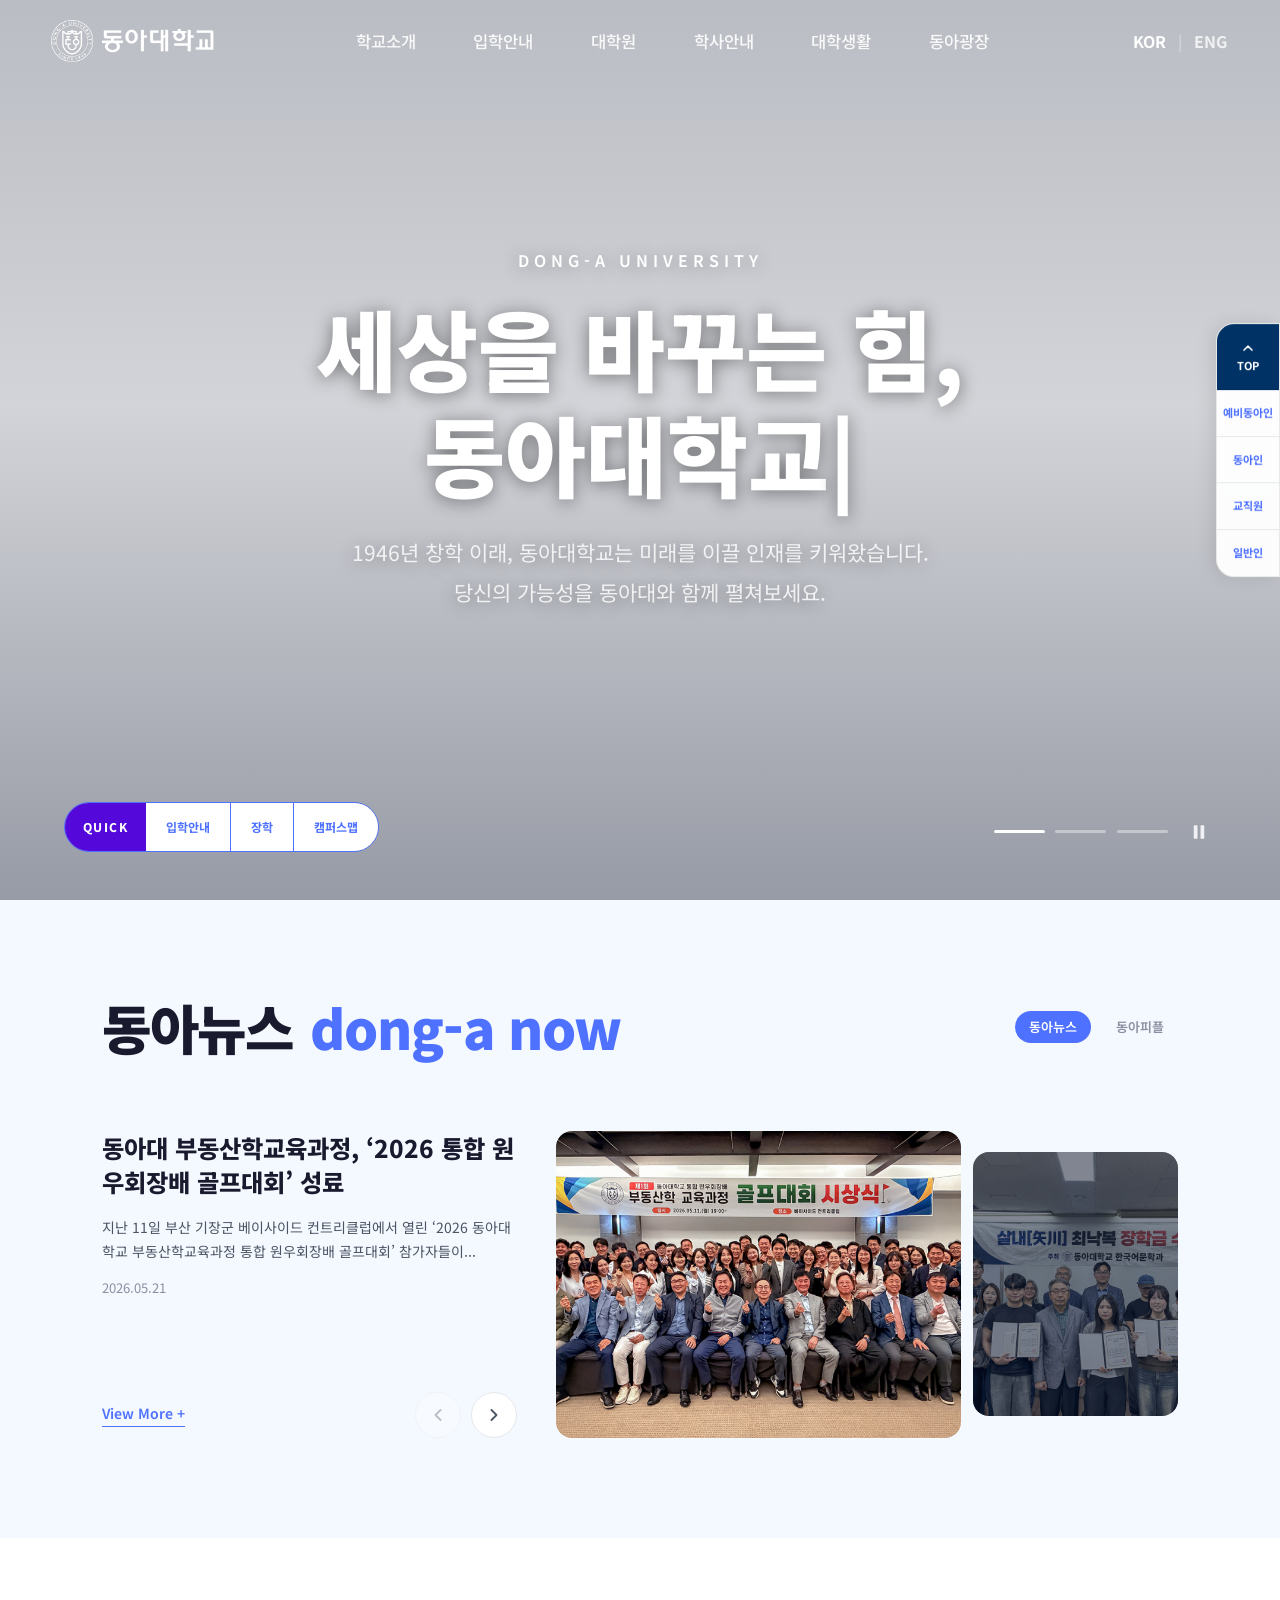
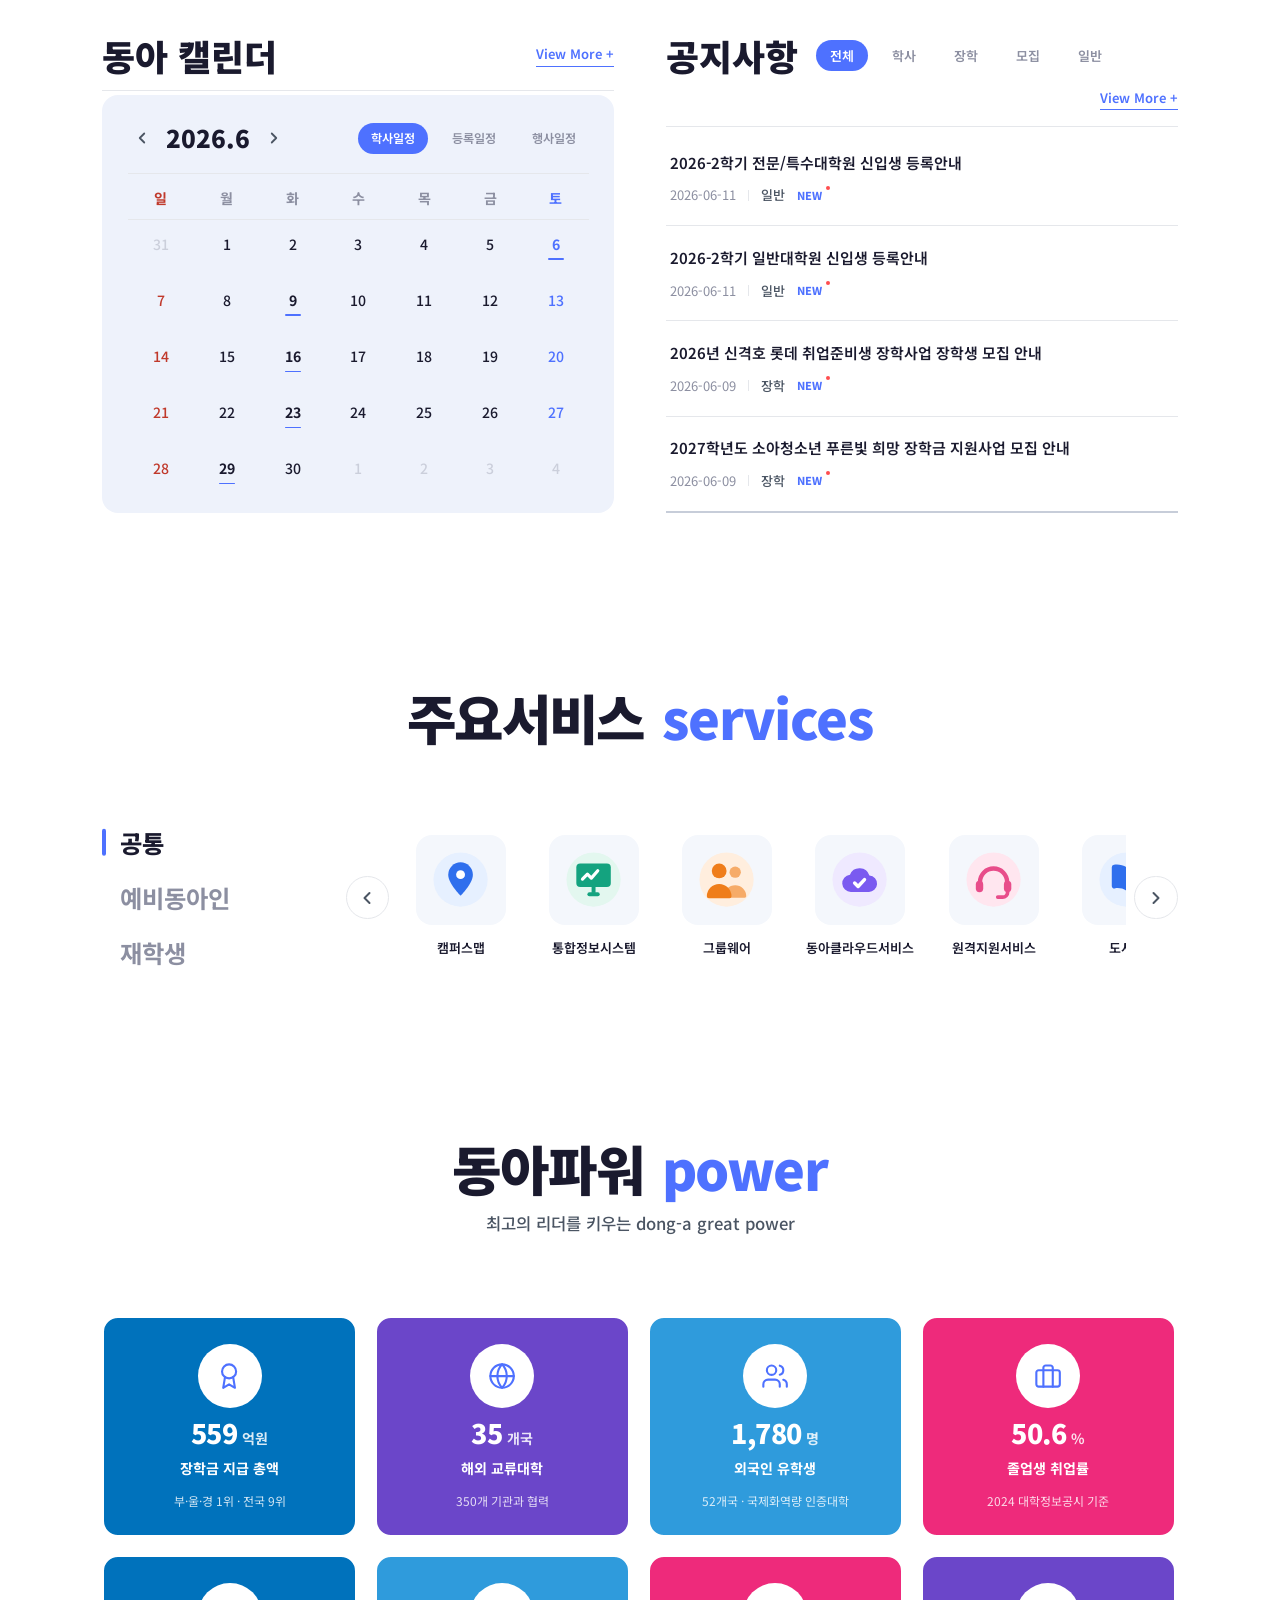
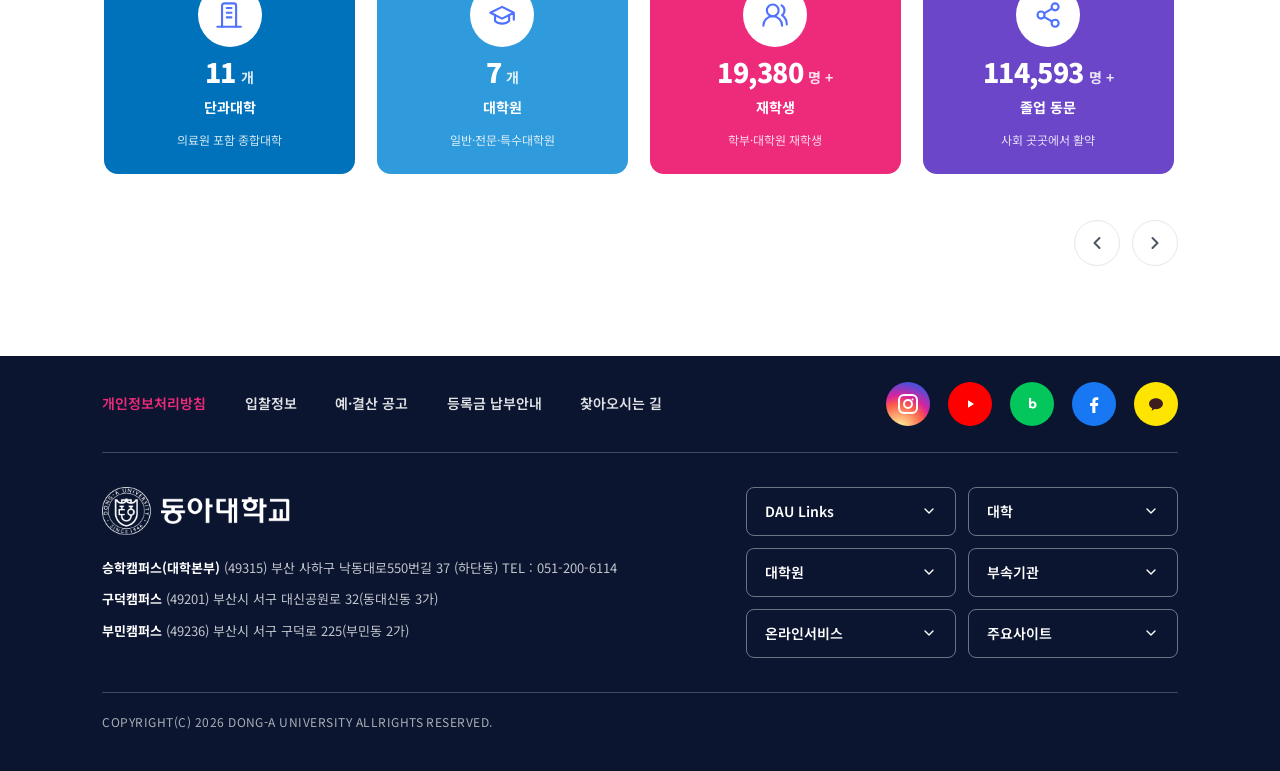
==== commit 9dcec823: "feat: update anniversary section layout with new imagery, adjusted blur effects, and removed sidebar" ====
--- a/index copy.html
+++ b/index copy.html
@@ -146,7 +146,7 @@
       <div class="hero-glare" aria-hidden="true"></div>
     </section>
 
-    <!-- ── 카드형 안내 배너 (캐러셀 · 더미데이터) ── -->
+    <!-- ── 카드형 안내 배너 (캐러셀 · 더미데이터) ── 임시 숨김(주석처리)
     <section class="cbn" aria-label="주요 안내">
       <div class="container">
         <div class="cbn-stage" data-cbn-stage>
@@ -173,6 +173,7 @@
         </div>
       </div>
     </section>
+    ── 카드형 안내 배너 끝 -->
 
     <!-- ── NEWS (신규 시안 · uploads/뉴스.png 참고) ── -->
     <section id="news" class="news-feat">
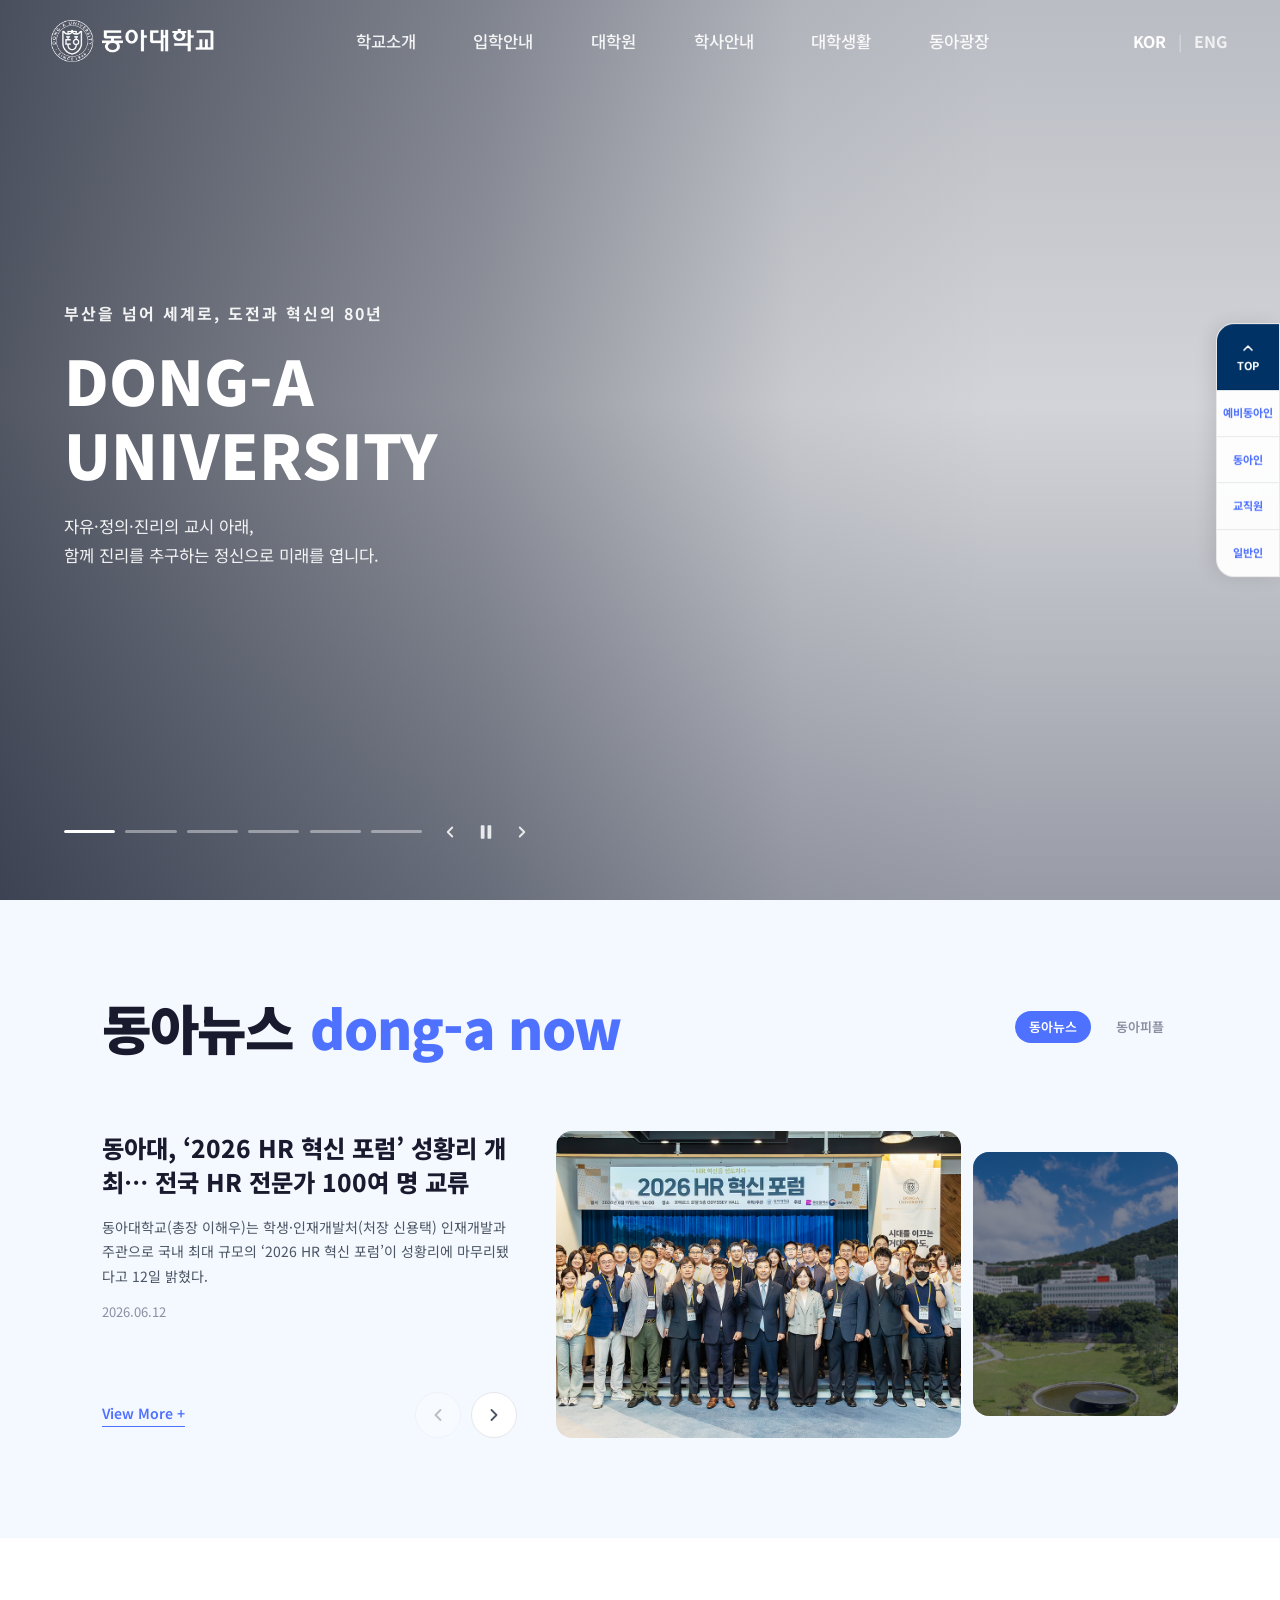
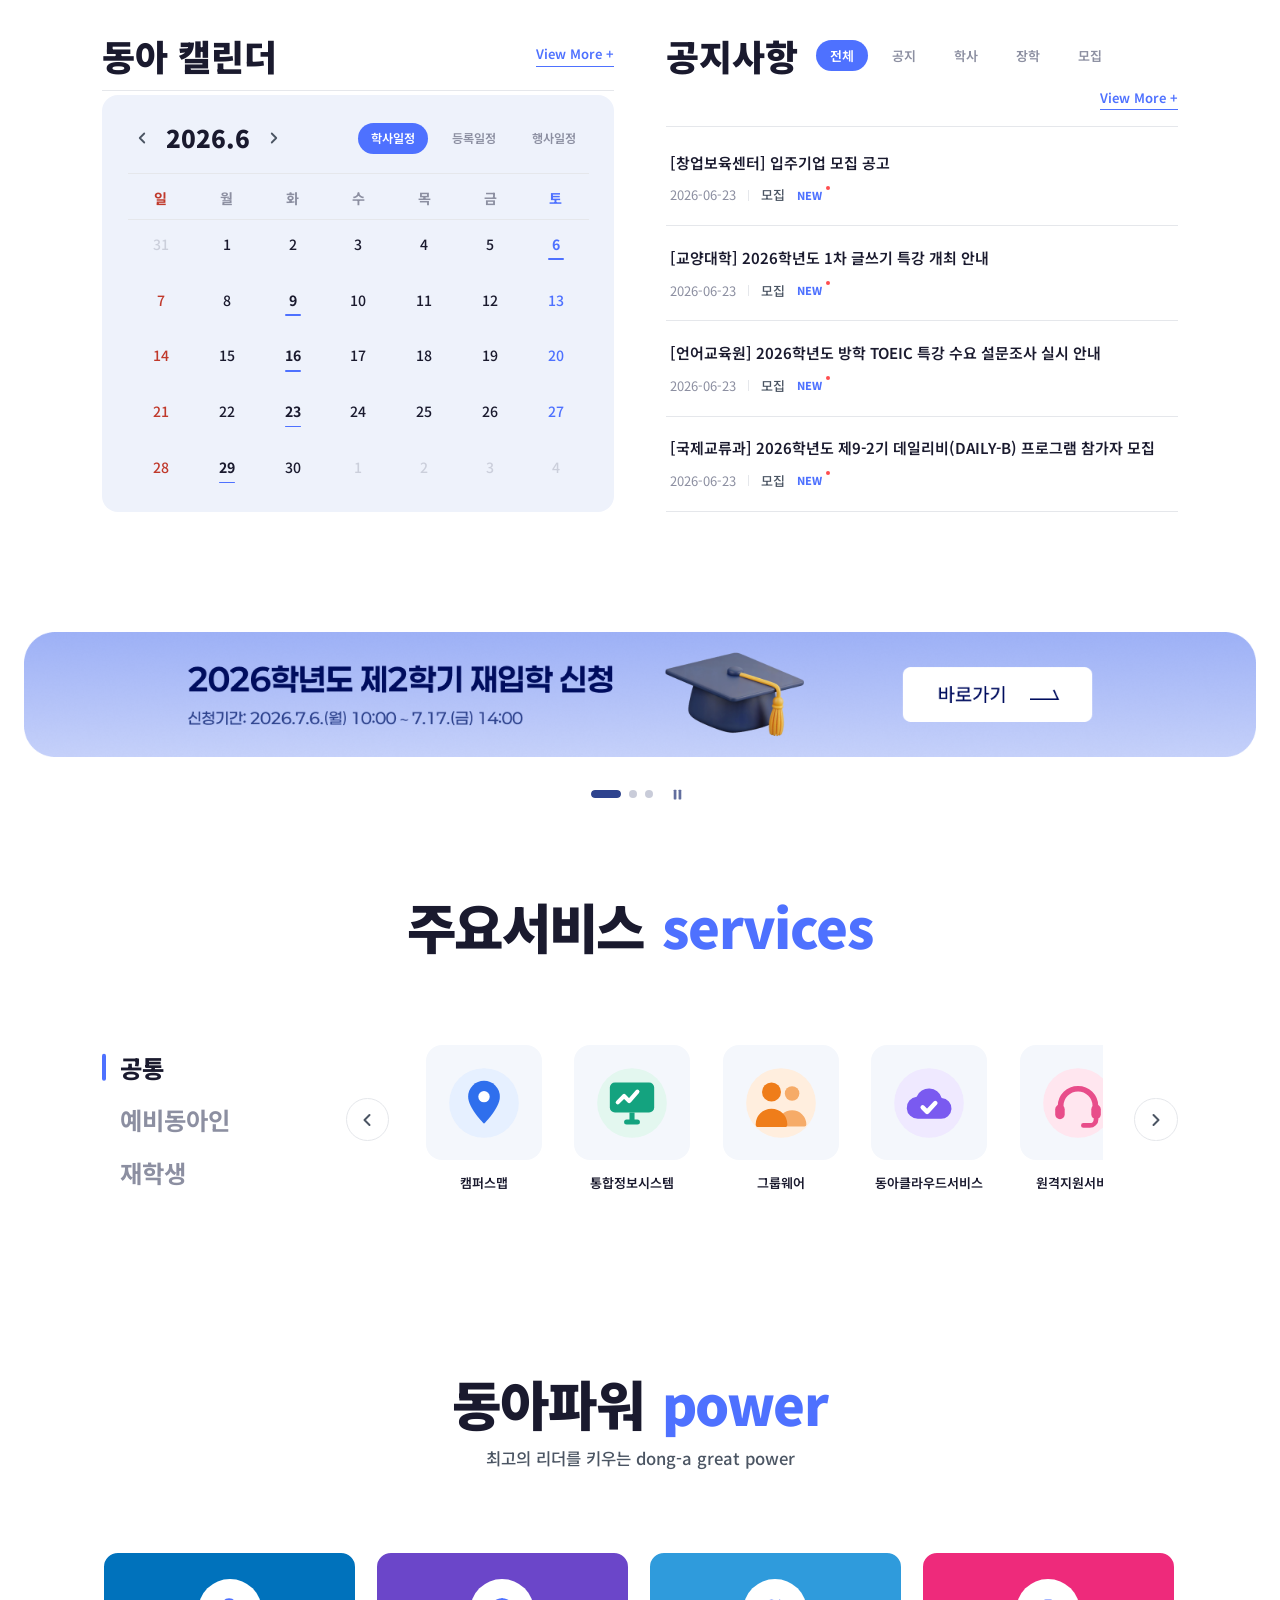
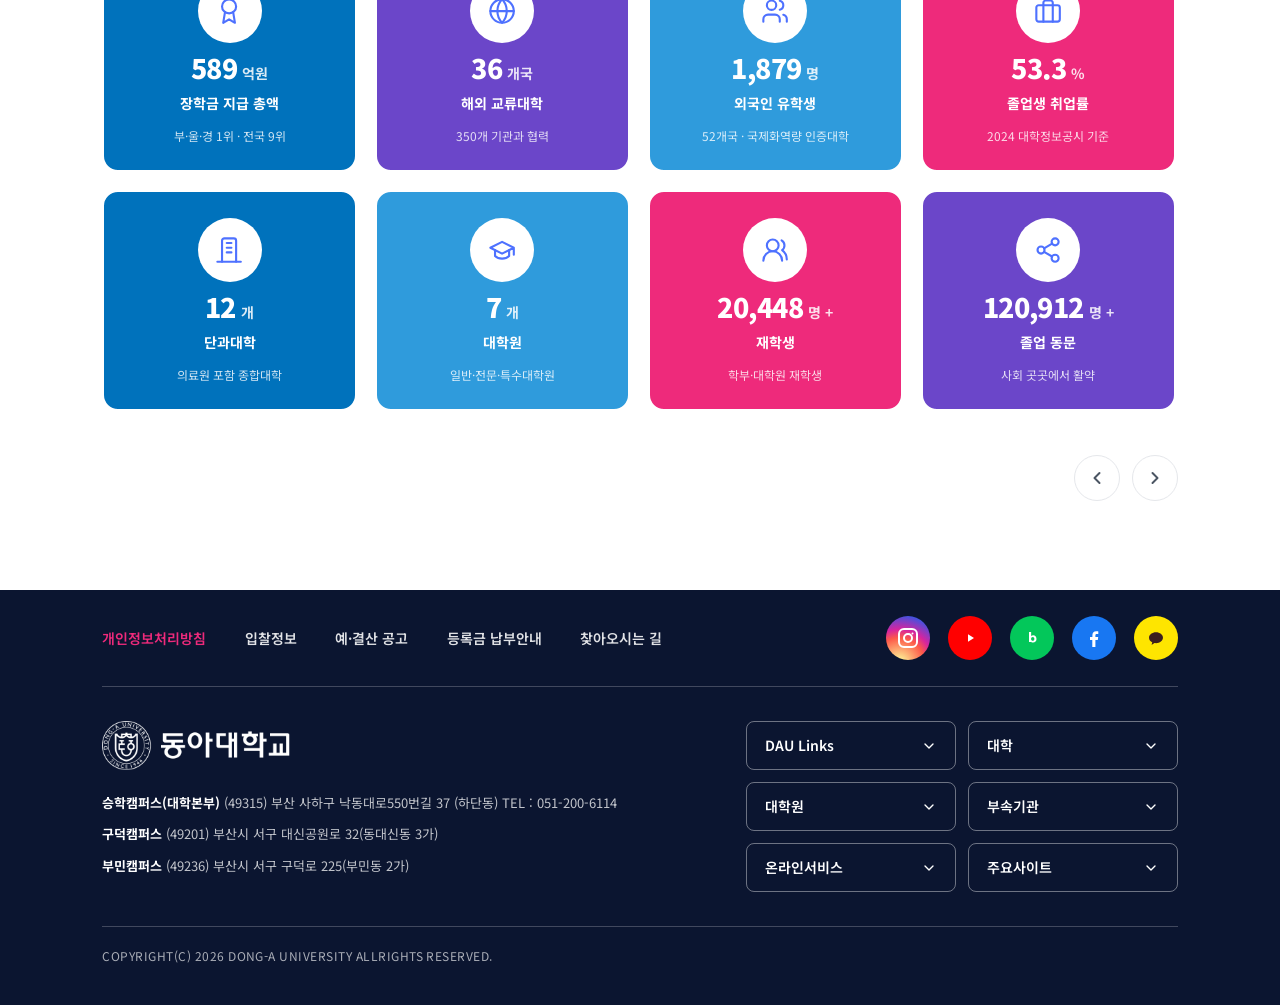
==== commit 8894b37c: "feat: update homepage hero slideshow content and refine notice board tabs" ====
--- a/index copy.html
+++ b/index copy.html
@@ -97,54 +97,74 @@
     <section id="hero" class="hero">
       <div class="hero-media">
         <div class="hero-slideshow" id="hero-slideshow">
-          <!-- ① 영상 슬라이드 (실제 영상으로 교체 예정) -->
+          <!-- 1. 드론영상 -->
           <div class="hero-slide is-active" data-kind="video">
-            <video class="hero-video" autoplay muted playsinline poster="assets/images/img2.jpg">
-              <source src="assets/hero-flow.mp4" type="video/mp4" />
+            <video class="hero-video" autoplay muted playsinline>
+              <source src="uploads/드론영상.mp4" type="video/mp4" />
             </video>
           </div>
-          <!-- ② 이미지 슬라이드 (실제 이미지로 교체 예정) -->
-          <div class="hero-slide" data-kind="image" style="background-image:url('assets/images/img3.jpg')"></div>
-          <!-- ③ 이미지 슬라이드 -->
-          <div class="hero-slide" data-kind="image" style="background-image:url('assets/images/img4.jpg')"></div>
+          <!-- 2. 축제영상 -->
+          <div class="hero-slide" data-kind="video">
+            <video class="hero-video" muted playsinline>
+              <source src="uploads/축제영상.mp4" type="video/mp4" />
+            </video>
+          </div>
+          <!-- 3. 80주년 엠블럼 -->
+          <div class="hero-slide" data-kind="image" style="background-image:url('uploads/80주년 엠블럼 이미지.jpg')"></div>
+          <!-- 4. 석당박물관 야경 -->
+          <div class="hero-slide" data-kind="image" style="background-image:url('uploads/석당박물관 야경.jpg')"></div>
+          <!-- 5. 구덕캠퍼스 전경 -->
+          <div class="hero-slide" data-kind="image" style="background-image:url('uploads/구덕캠퍼스 전경.jpg')"></div>
+          <!-- 6. 조감도 -->
+          <div class="hero-slide" data-kind="image" style="background-image:url('uploads/조감도.jpg')"></div>
         </div>
         <div class="hero-overlay"></div>
       </div>
       <!-- 텍스트 레이어 (오버레이 위) — 활성 슬라이드에 맞춰 노출 -->
       <div class="hero-texts">
-        <!-- 영상 슬라이드(0): 중앙 타이틀 -->
-        <div class="hero-content hero-text is-active" data-slide="0">
-          <p class="hero-eyebrow">DONG-A UNIVERSITY</p>
-          <h1 class="hero-title">
-            세상을 바꾸는 힘,<br />
-            <span class="hero-typewriter" id="typewriter"></span><span class="cursor">|</span>
-          </h1>
-          <p class="hero-sub">1946년 창학 이래, 동아대학교는 미래를 이끌 인재를 키워왔습니다.<br />당신의 가능성을 동아대와 함께 펼쳐보세요.</p>
-        </div>
-        <!-- 이미지 슬라이드(1): 좌측중앙 홍보문구 -->
+        <!-- 0. 드론영상 (브랜드) -->
+        <div class="hero-promo hero-text is-active" data-slide="0">
+          <p class="hero-promo-eyebrow">부산을 넘어 세계로, 도전과 혁신의 80년</p>
+          <h2 class="hero-promo-title">DONG-A<br />UNIVERSITY</h2>
+          <p class="hero-promo-desc">자유·정의·진리의 교시 아래,<br />함께 진리를 추구하는 정신으로 미래를 엽니다.</p>
+        </div>
+        <!-- 1. 축제영상 -->
         <div class="hero-promo hero-text" data-slide="1">
-          <p class="hero-promo-eyebrow">DONG-A NEWS</p>
-          <h2 class="hero-promo-title">홍보문구 제목이<br />들어갈 자리입니다 ①</h2>
-          <p class="hero-promo-desc">이미지 슬라이드에 노출될 홍보 설명 문구입니다. 실제 카피로 교체하세요.</p>
-          <a class="hero-promo-more" href="#">자세히 보기 +</a>
-        </div>
-        <!-- 이미지 슬라이드(2): 좌측중앙 홍보문구 -->
+          <p class="hero-promo-eyebrow">부산을 넘어 세계로, 도전과 혁신의 80년</p>
+          <h2 class="hero-promo-title">DONG-A<br />UNIVERSITY</h2>
+          <p class="hero-promo-desc">자유·정의·진리의 교시 아래,<br />함께 진리를 추구하는 정신으로 미래를 엽니다.</p>
+        </div>
+        <!-- 2. 80주년 엠블럼 -->
         <div class="hero-promo hero-text" data-slide="2">
           <p class="hero-promo-eyebrow">DONG-A NEWS</p>
-          <h2 class="hero-promo-title">홍보문구 제목이<br />들어갈 자리입니다 ②</h2>
-          <p class="hero-promo-desc">이미지 슬라이드에 노출될 홍보 설명 문구입니다. 실제 카피로 교체하세요.</p>
-          <a class="hero-promo-more" href="#">자세히 보기 +</a>
-        </div>
-      </div>
-      <nav class="hero-quick">
-        <span class="hq-label" aria-hidden="true">QUICK</span>
-        <a href="#" class="hq-chip">입학안내</a>
-        <a href="#" class="hq-chip">장학</a>
-        <a href="#" class="hq-chip">캠퍼스맵</a>
-      </nav>
+          <h2 class="hero-promo-title">‘글로컬대학’<br />최종선정</h2>
+          <p class="hero-promo-desc">동서대와 연합 ‘통합산단 기반의 부산 개방형 연합대학’ 모델 구축</p>
+          <a class="hero-promo-more" href="https://www.donga-dongseo.ac.kr/" target="_blank" rel="noopener">MORE VIEW +</a>
+        </div>
+        <!-- 3. 석당박물관 야경 -->
+        <div class="hero-promo hero-text" data-slide="3">
+          <p class="hero-promo-eyebrow">DONG-A NEWS</p>
+          <h2 class="hero-promo-title">대학기초연구소지원<br />(G-LAMP)사업<br />최종선정</h2>
+          <a class="hero-promo-more" href="https://www.donga.ac.kr/kor/CMS/Board/Board.do?mCode=MN044&mode=view&mgr_seq=54&board_seq=8404972" target="_blank" rel="noopener">MORE VIEW +</a>
+        </div>
+        <!-- 4. 구덕캠퍼스 전경 -->
+        <div class="hero-promo hero-text" data-slide="4">
+          <p class="hero-promo-eyebrow">DONG-A NEWS</p>
+          <h2 class="hero-promo-title">부산형 지역혁신중심<br />대학지원체계(RISE)<br />사업선정</h2>
+          <a class="hero-promo-more" href="https://www.donga.ac.kr/kor/CMS/Board/Board.do?mcode=&mCode=MN044&searchID=sch001&searchKeyword=RISE&searchCategory=&mgr_seq=54&mode=view&mgr_seq=54&board_seq=8395707" target="_blank" rel="noopener">MORE VIEW +</a>
+        </div>
+        <!-- 5. 조감도 -->
+        <div class="hero-promo hero-text" data-slide="5">
+          <p class="hero-promo-eyebrow">DONG-A NEWS</p>
+          <h2 class="hero-promo-title">동아대학교<br />기부서비스 오픈!</h2>
+          <p class="hero-promo-desc">부산은행 모바일뱅킹으로 우리 지역 인재들에게 날개를 달아주세요!</p>
+          <a class="hero-promo-more" href="https://www.donga.ac.kr/kor/CMS/Board/Board.do?mcode=&mCode=MN044&searchID=sch001&searchKeyword=%EB%B6%80%EC%82%B0%EC%9D%80%ED%96%89%EA%B3%BC%20%EC%86%90%EC%9E%A1%EA%B3%A0&searchCategory=&mgr_seq=54&mode=view&mgr_seq=54&board_seq=4076500" target="_blank" rel="noopener">MORE VIEW +</a>
+        </div>
+      </div>
       <div class="hero-prog" data-hero-prog aria-label="슬라이드 진행"></div>
       <div class="hero-glare" aria-hidden="true"></div>
     </section>
+
 
     <!-- ── 카드형 안내 배너 (캐러셀 · 더미데이터) ── 임시 숨김(주석처리)
     <section class="cbn" aria-label="주요 안내">
@@ -220,36 +240,108 @@
               <h2 class="nt2-title">공지사항</h2>
               <div class="nt2-tabs">
                 <button class="nt2-tab is-active" type="button">전체</button>
+                <button class="nt2-tab" type="button">공지</button>
                 <button class="nt2-tab" type="button">학사</button>
                 <button class="nt2-tab" type="button">장학</button>
                 <button class="nt2-tab" type="button">모집</button>
-                <button class="nt2-tab" type="button">일반</button>
               </div>
               <a class="nt2-more" href="#">View More +</a>
             </div>
             <ul class="nt2-list">
               <li class="nt2-item">
                 <a href="#">
-                  <p class="nt2-item-title">2026-2학기 전문/특수대학원 신입생 등록안내</p>
-                  <div class="nt2-meta"><span class="nt2-date">2026-06-11</span><span class="nt2-sep"></span><span class="nt2-cat">일반</span><span class="nt2-new">NEW</span></div>
-                </a>
-              </li>
-              <li class="nt2-item">
-                <a href="#">
-                  <p class="nt2-item-title">2026-2학기 일반대학원 신입생 등록안내</p>
-                  <div class="nt2-meta"><span class="nt2-date">2026-06-11</span><span class="nt2-sep"></span><span class="nt2-cat">일반</span><span class="nt2-new">NEW</span></div>
-                </a>
-              </li>
-              <li class="nt2-item">
-                <a href="#">
-                  <p class="nt2-item-title">2026년 신격호 롯데 취업준비생 장학사업 장학생 모집 안내</p>
-                  <div class="nt2-meta"><span class="nt2-date">2026-06-09</span><span class="nt2-sep"></span><span class="nt2-cat">장학</span><span class="nt2-new">NEW</span></div>
-                </a>
-              </li>
-              <li class="nt2-item">
-                <a href="#">
-                  <p class="nt2-item-title">2027학년도 소아청소년 푸른빛 희망 장학금 지원사업 모집 안내</p>
-                  <div class="nt2-meta"><span class="nt2-date">2026-06-09</span><span class="nt2-sep"></span><span class="nt2-cat">장학</span><span class="nt2-new">NEW</span></div>
+                  <p class="nt2-item-title">[창업보육센터] 입주기업 모집 공고</p>
+                  <div class="nt2-meta"><span class="nt2-date">2026-06-23</span><span class="nt2-sep"></span><span class="nt2-cat">모집</span><span class="nt2-new">NEW</span></div>
+                </a>
+              </li>
+              <li class="nt2-item">
+                <a href="#">
+                  <p class="nt2-item-title">[교양대학] 2026학년도 1차 글쓰기 특강 개최 안내</p>
+                  <div class="nt2-meta"><span class="nt2-date">2026-06-23</span><span class="nt2-sep"></span><span class="nt2-cat">모집</span><span class="nt2-new">NEW</span></div>
+                </a>
+              </li>
+              <li class="nt2-item">
+                <a href="#">
+                  <p class="nt2-item-title">[언어교육원] 2026학년도 방학 TOEIC 특강 수요 설문조사 실시 안내</p>
+                  <div class="nt2-meta"><span class="nt2-date">2026-06-23</span><span class="nt2-sep"></span><span class="nt2-cat">모집</span><span class="nt2-new">NEW</span></div>
+                </a>
+              </li>
+              <li class="nt2-item">
+                <a href="#">
+                  <p class="nt2-item-title">[국제교류과] 2026학년도 제9-2기 데일리비(DAILY-B) 프로그램 참가자 모집</p>
+                  <div class="nt2-meta"><span class="nt2-date">2026-06-23</span><span class="nt2-sep"></span><span class="nt2-cat">모집</span><span class="nt2-new">NEW</span></div>
+                </a>
+              </li>
+              <li class="nt2-item">
+                <a href="#">
+                  <p class="nt2-item-title">2025학년도 후기(2026년 8월) 졸업예정자 학사학위취득 유예 신청 안내</p>
+                  <div class="nt2-meta"><span class="nt2-date">2026-06-23</span><span class="nt2-sep"></span><span class="nt2-cat">학사</span><span class="nt2-new">NEW</span></div>
+                </a>
+              </li>
+              <li class="nt2-item">
+                <a href="#">
+                  <p class="nt2-item-title">『2026 산학공동기술개발과제』 수요조사 실시 안내</p>
+                  <div class="nt2-meta"><span class="nt2-date">2026-06-23</span><span class="nt2-sep"></span><span class="nt2-cat">공지</span><span class="nt2-new">NEW</span></div>
+                </a>
+              </li>
+              <li class="nt2-item">
+                <a href="#">
+                  <p class="nt2-item-title">2026학년도 제2학기 휴학·복학 기간 안내</p>
+                  <div class="nt2-meta"><span class="nt2-date">2026-06-22</span><span class="nt2-sep"></span><span class="nt2-cat">학사</span><span class="nt2-new">NEW</span></div>
+                </a>
+              </li>
+              <li class="nt2-item">
+                <a href="#">
+                  <p class="nt2-item-title">2026 롯데장학재단 신격호 롯데 취업준비생 장학사업 장학생 모집</p>
+                  <div class="nt2-meta"><span class="nt2-date">2026-06-22</span><span class="nt2-sep"></span><span class="nt2-cat">장학</span><span class="nt2-new">NEW</span></div>
+                </a>
+              </li>
+              <li class="nt2-item">
+                <a href="#">
+                  <p class="nt2-item-title">2026학년도 하계계절학기 개강 안내</p>
+                  <div class="nt2-meta"><span class="nt2-date">2026-06-18</span><span class="nt2-sep"></span><span class="nt2-cat">학사</span><span class="nt2-new">NEW</span></div>
+                </a>
+              </li>
+              <li class="nt2-item">
+                <a href="#">
+                  <p class="nt2-item-title">2026학년도 1학기 교직 적성 및 인성 검사 실시 안내</p>
+                  <div class="nt2-meta"><span class="nt2-date">2026-06-18</span><span class="nt2-sep"></span><span class="nt2-cat">학사</span><span class="nt2-new">NEW</span></div>
+                </a>
+              </li>
+              <li class="nt2-item">
+                <a href="#">
+                  <p class="nt2-item-title">2026학년도 하계방학 교외 집중 국가근로장학생 선발자 오리엔테이션 장소변경(승학캠퍼스) 안내</p>
+                  <div class="nt2-meta"><span class="nt2-date">2026-06-18</span><span class="nt2-sep"></span><span class="nt2-cat">장학</span><span class="nt2-new">NEW</span></div>
+                </a>
+              </li>
+              <li class="nt2-item">
+                <a href="#">
+                  <p class="nt2-item-title">2026학년도 2학기 동아대학교 사무직원(일반직, 기능직) 채용 공고</p>
+                  <div class="nt2-meta"><span class="nt2-date">2026-06-18</span><span class="nt2-sep"></span><span class="nt2-cat">공지</span><span class="nt2-new">NEW</span></div>
+                </a>
+              </li>
+              <li class="nt2-item">
+                <a href="#">
+                  <p class="nt2-item-title">2026년도 2분기 개인정보보호 홍보자료(포스터) 안내</p>
+                  <div class="nt2-meta"><span class="nt2-date">2026-06-16</span><span class="nt2-sep"></span><span class="nt2-cat">공지</span></div>
+                </a>
+              </li>
+              <li class="nt2-item">
+                <a href="#">
+                  <p class="nt2-item-title">[26년 6월] 건물 내·외부 방역 시행 안내</p>
+                  <div class="nt2-meta"><span class="nt2-date">2026-06-08</span><span class="nt2-sep"></span><span class="nt2-cat">공지</span></div>
+                </a>
+              </li>
+              <li class="nt2-item">
+                <a href="#">
+                  <p class="nt2-item-title">국가장학금 등 학자금 지원을 위한 지원 구간 체계 개편 안내(2027학년도부터 적용)</p>
+                  <div class="nt2-meta"><span class="nt2-date">2026-04-15</span><span class="nt2-sep"></span><span class="nt2-cat">장학</span></div>
+                </a>
+              </li>
+              <li class="nt2-item">
+                <a href="#">
+                  <p class="nt2-item-title">교외 기관(재단) 장학생 추천서 직인 날인 방법 안내</p>
+                  <div class="nt2-meta"><span class="nt2-date">2026-03-03</span><span class="nt2-sep"></span><span class="nt2-cat">장학</span></div>
                 </a>
               </li>
             </ul>
@@ -277,6 +369,27 @@
               <div class="nt2-cal-grid" data-cal-grid></div>
             </div>
           </div>
+        </div>
+      </div>
+    </section>
+
+    <!-- ── 홍보배너 (이미지 슬라이드) ── -->
+    <section class="cbn cbn--img" aria-label="홍보 배너">
+      <div class="container">
+        <div class="cbn-stage" data-cbn-stage>
+          <a class="cbn-card cbn-card--img is-active" href="https://www.donga.ac.kr/kor/CMS/Board/Board.do?mCode=MN171&mode=view&mgr_seq=63&board_seq=8508333" target="_blank" rel="noopener" data-cbn-card>
+            <img src="uploads/팝업 B-1.png" alt="홍보 배너 1" />
+          </a>
+          <a class="cbn-card cbn-card--img" href="https://www.donga.ac.kr/kor/CMS/Board/Board.do?mCode=MN171&mode=view&mgr_seq=63&board_seq=8508126" target="_blank" rel="noopener" data-cbn-card>
+            <img src="uploads/팝업 B-2.png" alt="홍보 배너 2" />
+          </a>
+          <a class="cbn-card cbn-card--img" href="https://www.donga.ac.kr/kor/CMS/Board/Board.do?mCode=MN171&mode=view&mgr_seq=63&board_seq=8495456" target="_blank" rel="noopener" data-cbn-card>
+            <img src="uploads/팝업 B-3.png" alt="홍보 배너 3" />
+          </a>
+        </div>
+        <div class="cbn-ctrl">
+          <div class="cbn-dots" data-cbn-dots></div>
+          <button class="cbn-toggle" type="button" data-cbn-toggle aria-label="배너 일시정지"></button>
         </div>
       </div>
     </section>
--- a/assets/css/style.css
+++ b/assets/css/style.css
@@ -282,8 +282,8 @@
   transition: opacity 1.4s ease;
 }
 .hero-slide.is-active { opacity: 1; }
-/* 이미지 슬라이드 좌측 스크림 — 좌측 홍보문구 가독성 (메인 히어로와 동일) */
-.hero-slide[data-kind="image"]::after {
+/* 좌측 스크림 — 전 슬라이드 홍보문구 가독성 (메인 히어로와 동일) */
+.hero-slide::after {
   content: ""; position: absolute; inset: 0; pointer-events: none;
   background: linear-gradient(90deg, rgba(4,10,26,.62) 0%, rgba(4,10,26,.32) 38%, rgba(4,10,26,.05) 62%, transparent 78%);
 }
@@ -361,7 +361,6 @@
   transform: translateY(calc(-50% + 16px));
   max-width: min(640px, 54%);
   color: var(--white);
-  text-shadow: 0 2px 18px rgba(0, 0, 0, 0.5);
 }
 .hero-promo.is-active { transform: translateY(-50%); }
 .hero-promo-eyebrow {
@@ -2969,7 +2968,7 @@
   color: var(--text-mid);
   margin-bottom: 14px;
   display: -webkit-box;
-  -webkit-line-clamp: 3;
+  -webkit-line-clamp: 4;
   -webkit-box-orient: vertical;
   overflow: hidden;
 }
@@ -3614,7 +3613,7 @@
   gap: clamp(28px, 4vw, 64px);
   align-items: stretch;
 }
-.nt2-col { display: flex; flex-direction: column; }
+.nt2-col { display: flex; flex-direction: column; min-width: 0; }
 .nt2-col:has(.nt2-cal) { order: -1; } /* 동아캘린더를 왼쪽으로 */
 .nt2-head {
   display: flex;
@@ -3673,6 +3672,9 @@
   line-height: 1.45;
   margin-bottom: 12px;
   transition: color var(--transition);
+  white-space: nowrap;
+  overflow: hidden;
+  text-overflow: ellipsis;
 }
 .nt2-item a:hover .nt2-item-title { color: var(--blue); }
 .nt2-meta { display: flex; align-items: center; gap: 12px; }
@@ -3917,7 +3919,7 @@
   flex: 0 0 clamp(160px, 16vw, 220px);
   display: flex;
   flex-direction: column;
-  gap: clamp(10px, 1.4vw, 18px);
+  gap: clamp(8px, 1.2vw, 16px);
 }
 .svc2-tab {
   position: relative;
@@ -3957,7 +3959,7 @@
   position: relative;
   display: flex;
   align-items: center;
-  gap: 8px;
+  gap: clamp(18px, 2.4vw, 36px);
   flex: 1;
   min-width: 0;
 }
@@ -3969,7 +3971,7 @@
 }
 .svc2-track {
   display: none;
-  gap: clamp(2px, 0.4vw, 8px);
+  gap: clamp(14px, 1.6vw, 30px);
   overflow-x: auto;
   scroll-behavior: smooth;
   scrollbar-width: none;
@@ -3990,8 +3992,8 @@
 .svc2-ic {
   display: grid;
   place-items: center;
-  width: clamp(74px, 7vw, 100px);
-  height: clamp(74px, 7vw, 100px);
+  width: clamp(96px, 9vw, 128px);
+  height: clamp(96px, 9vw, 128px);
   border-radius: var(--radius);
   background: #f4f7fc;
   transition: transform var(--transition), box-shadow var(--transition);
@@ -4363,7 +4365,7 @@
 /* 히어로 슬라이드 세그먼트 인디케이터 (우하단) */
 .hero-prog {
   position: absolute;
-  right: clamp(20px, 5vw, 64px);
+  left: clamp(20px, 5vw, 64px);
   bottom: clamp(28px, 4vw, 52px);
   z-index: 4;
   display: flex;
@@ -4392,16 +4394,29 @@
   border-radius: 99px;
 }
 .hpg-seg:hover { background: rgba(255, 255, 255, 0.6); }
+/* 컨트롤 묶음 (< 정지 >) — 버튼 사이 간격 좁게 (메인 .hd-prog-ctrl과 동일) */
+.hpg-ctrl { display: flex; align-items: center; gap: 2px; }
 .hpg-toggle {
-  margin-left: 4px; display: grid; place-items: center;
+  display: grid; place-items: center;
   width: 34px; height: 34px; border: 0; background: none; color: #fff;
   cursor: pointer; opacity: 0.85; transition: opacity 0.25s ease;
 }
 .hpg-toggle:hover { opacity: 1; }
 .hpg-toggle svg { width: 18px; height: 18px; }
+/* 이전/다음 슬라이드 버튼 (정지 토글 양옆) */
+.hpg-nav {
+  display: grid; place-items: center;
+  width: 34px; height: 34px; border: 0; background: none; color: #fff;
+  cursor: pointer; opacity: 0.85; transition: opacity 0.25s ease, transform 0.25s ease;
+}
+.hpg-nav:hover { opacity: 1; }
+.hpg-prev:hover { transform: translateX(-2px); }
+.hpg-next:hover { transform: translateX(2px); }
+.hpg-nav svg { width: 18px; height: 18px; }
 
 /* ── 카드형 안내 배너 (캐러셀) ── */
-.cbn { padding: clamp(28px, 4vw, 56px) 0 clamp(8px, 1.5vw, 16px); }
+.cbn { padding: clamp(10px, 1.6vw, 20px) 0 clamp(8px, 1.5vw, 16px); }
+.cbn .container { max-width: 1440px; }   /* 배너만 넓게 → 이미지 비율대로 커짐 */
 .cbn-stage { display: grid; }
 .cbn-card {
   grid-area: 1 / 1;
@@ -4414,6 +4429,9 @@
   transition: opacity .5s var(--ease, ease), transform .5s var(--ease, ease), visibility .5s;
 }
 .cbn-card.is-active { opacity: 1; visibility: visible; transform: none; }
+/* 이미지형 카드 (이미지만 + 링크) — 배경/패딩 없이 이미지 꽉 채움 */
+.cbn-card--img { padding: 0; min-height: 0; background: none; display: block; }
+.cbn-card--img img { width: 100%; height: auto; display: block; }
 .cbn-text { flex: 1; min-width: 0; text-align: center; }
 .cbn-title { font-family: 'Paperlogy', var(--font); font-weight: 900; font-size: clamp(20px, 2.4vw, 34px); line-height: 1.25; color: #1c2748; }
 .cbn-sub { margin-top: 8px; font-size: clamp(13px, 1.15vw, 16px); font-weight: 600; color: rgba(28, 39, 72, .68); }
@@ -4437,7 +4455,7 @@
   transition: width .35s var(--ease, ease), background .25s var(--ease, ease);
 }
 .cbn-dot.is-active { width: 30px; background: rgba(60, 72, 120, .25); }
-.cbn-dot-fill { position: absolute; left: 0; top: 0; height: 100%; width: 0; border-radius: 99px; background: #3b4a86; }
+.cbn-dot-fill { position: absolute; left: 0; top: 0; height: 100%; width: 0; border-radius: 99px; background: #2E438E; }
 .cbn-toggle {
   display: grid; place-items: center; width: 24px; height: 24px; border: 0; background: none;
   color: #3b4a86; cursor: pointer; opacity: .8; transition: opacity .2s ease;
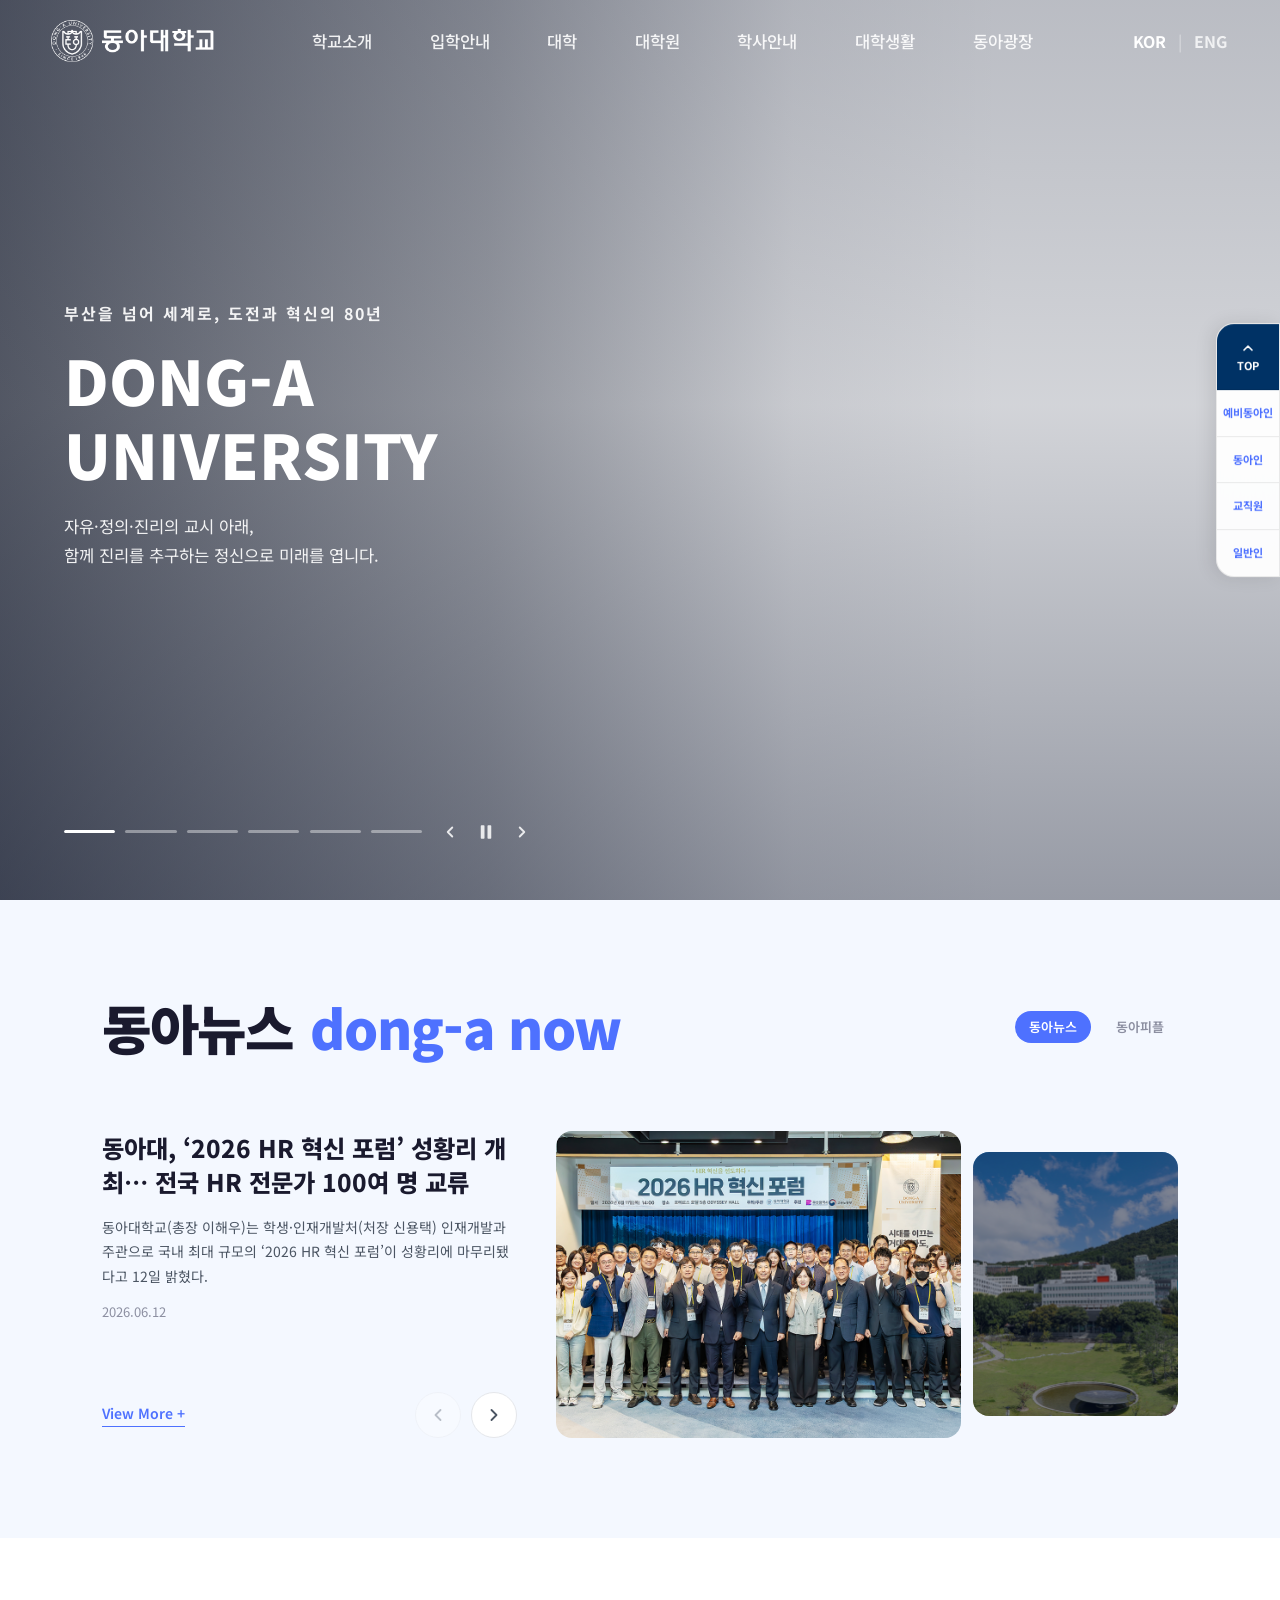
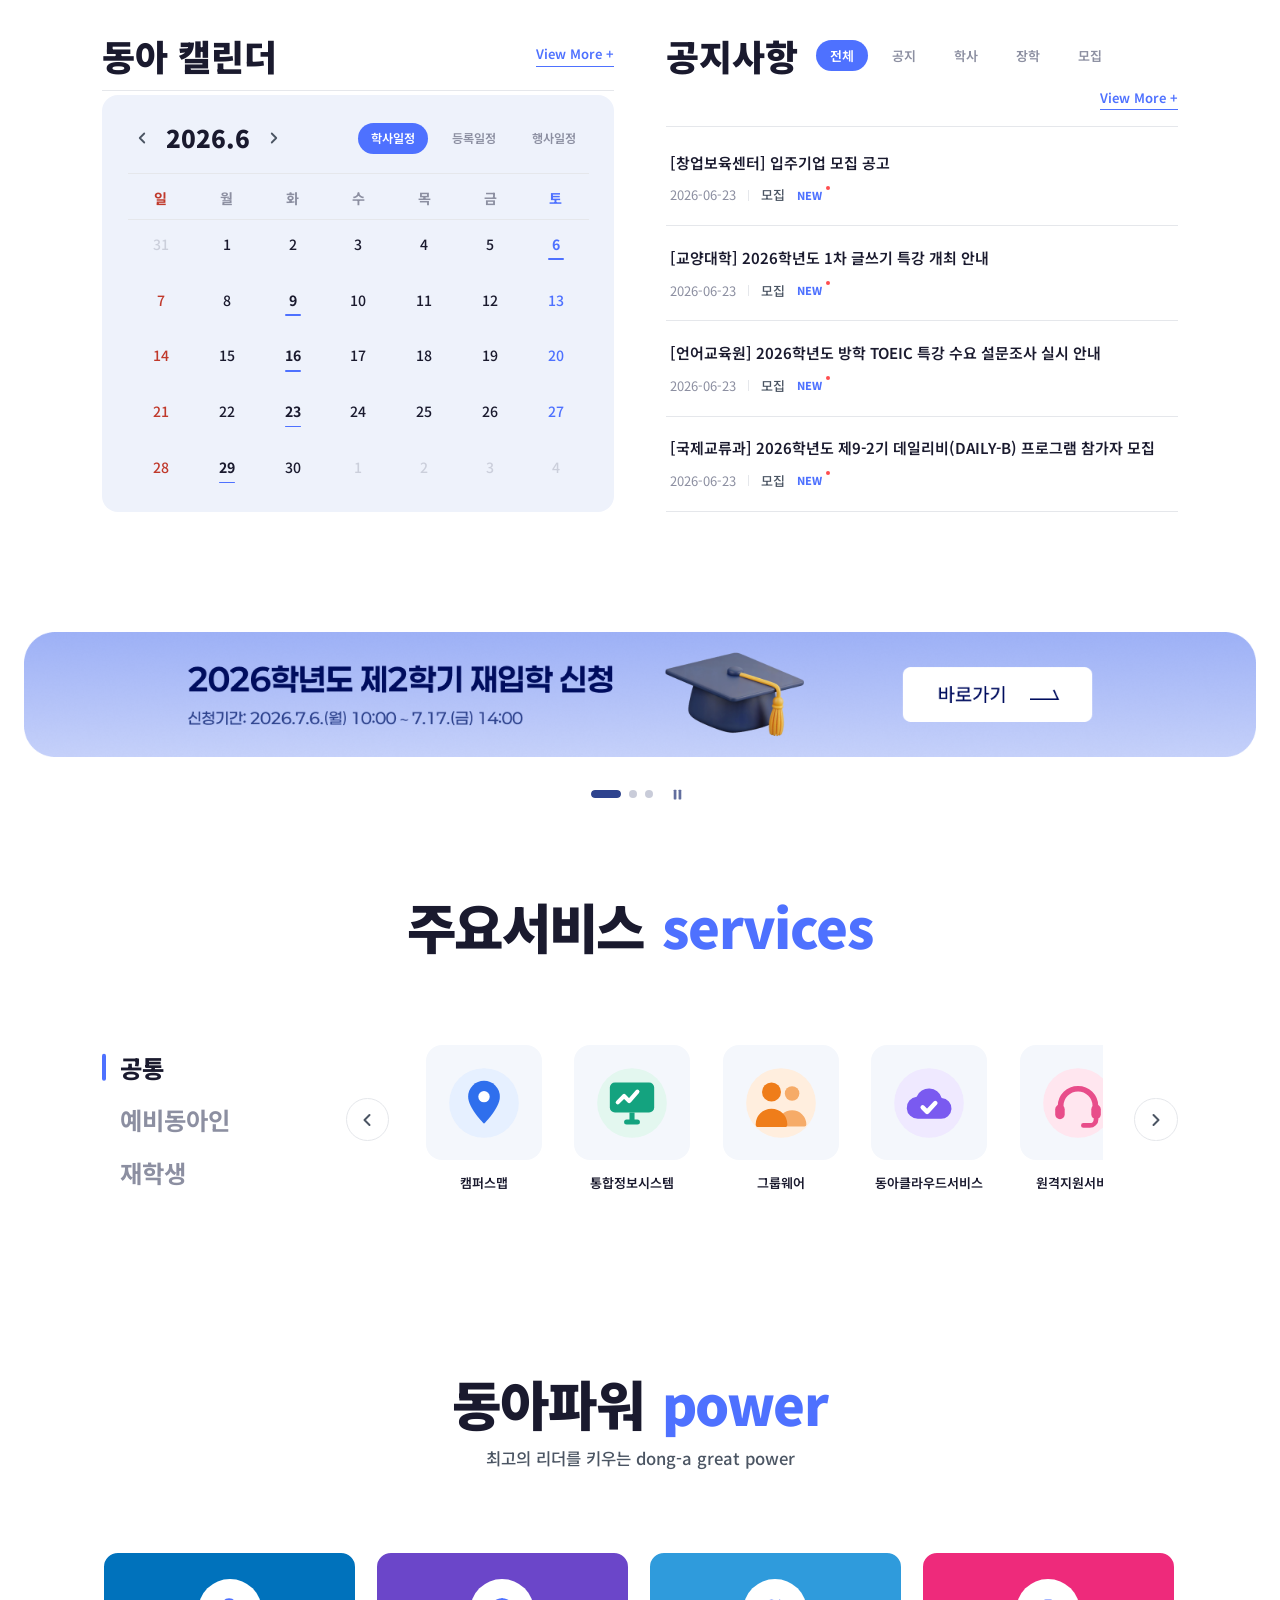
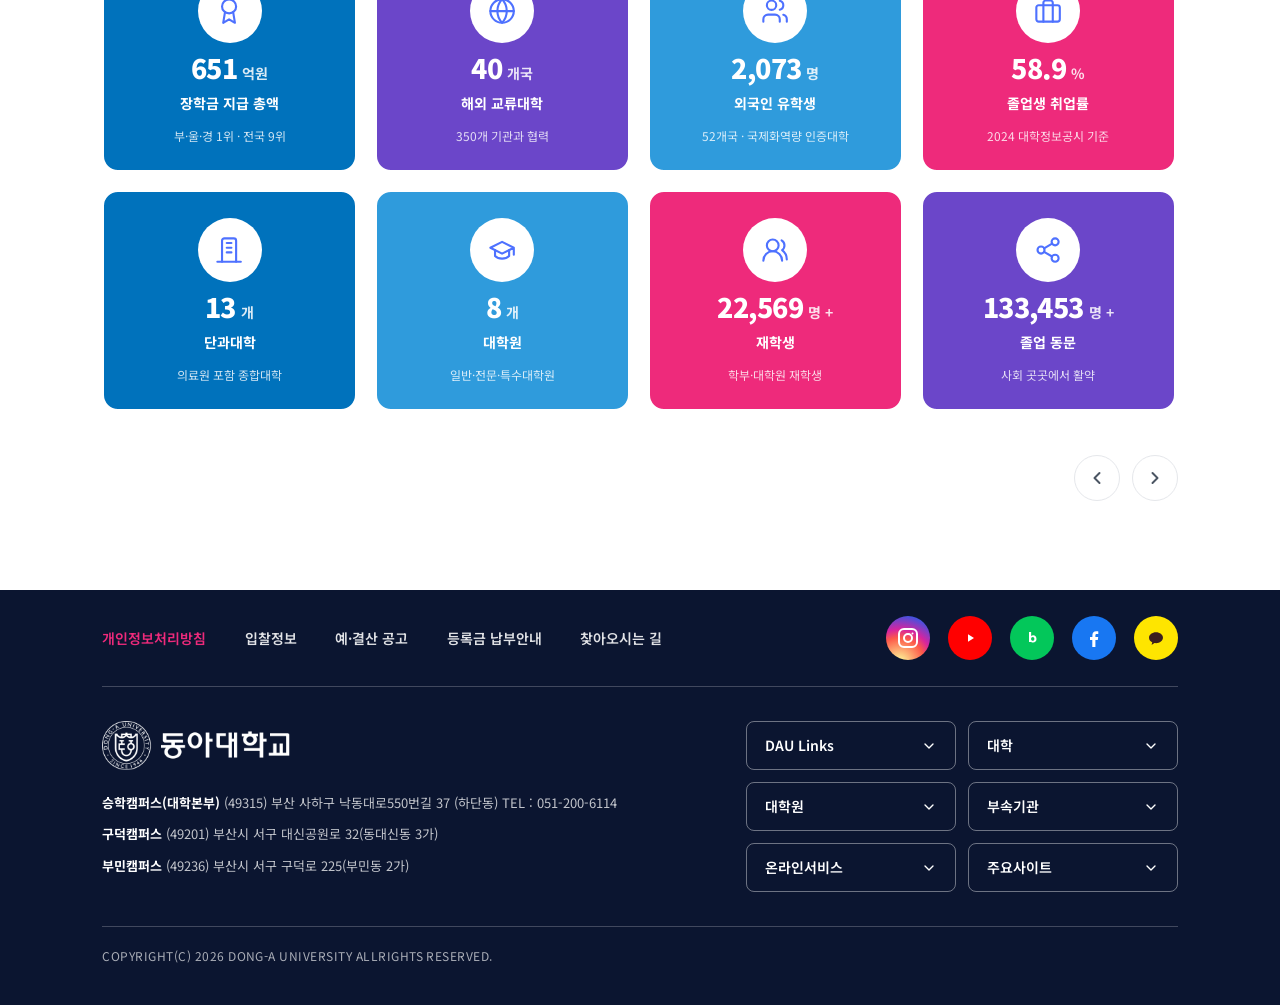
==== commit 6435aace: "feat: implement mega menu for navigation with enhanced dropdowns for school introduction and admissi" ====
--- a/index copy.html
+++ b/index copy.html
@@ -25,56 +25,392 @@
       </a>
       <nav class="nav-menu" id="nav-menu">
         <ul>
-          <li class="nav-item has-sub">
+          <li class="nav-item has-sub has-mega">
             <a href="#about" class="nav-link">학교소개</a>
-            <ul class="nav-sub">
-              <li><a href="#">대학소개</a></li>
-              <li><a href="#">학교상징물</a></li>
-              <li><a href="#">대학기구</a></li>
-              <li><a href="#">학교법인</a></li>
-              <li><a href="#">글로컬대학</a></li>
-            </ul>
+            <div class="mega">
+              <div class="mega-inner">
+                <div class="mega-left">
+                  <span class="mega-eyebrow">DONG-A UNIVERSITY</span>
+                  <h3 class="mega-title">학교소개</h3>
+                  <p class="mega-tagline">건학 80년, 미래를 여는<br />동아대학교를 소개합니다.</p>
+                  <div class="mega-thumb"><img src="assets/images/img2.jpg" alt="" /></div>
+                </div>
+                <div class="mega-cols">
+                  <div class="mega-box">
+                    <span class="mega-box-head">대학소개</span>
+                    <ul class="mega-bullets">
+                      <li><a href="#">총장메시지</a></li>
+                      <li><a href="#">교육목표 및 인재상</a></li>
+                      <li><a href="#">연혁</a></li>
+                      <li><a href="#">발전계획</a></li>
+                      <li><a href="#">요람</a></li>
+                      <li><a href="#">동아인 윤리강령</a></li>
+                      <li><a href="#">규정집</a></li>
+                    </ul>
+                  </div>
+                  <div class="mega-box">
+                    <span class="mega-box-head">학교상징물</span>
+                    <ul class="mega-bullets">
+                      <li><a href="#">UI</a></li>
+                      <li><a href="#">교가</a></li>
+                    </ul>
+                  </div>
+                  <div class="mega-box">
+                    <span class="mega-box-head">대학기구</span>
+                    <ul class="mega-bullets">
+                      <li><a href="#">대학기구</a></li>
+                      <li><a href="#">교내 연락처</a></li>
+                      <li><a href="#">연구기관</a></li>
+                      <li><a href="#">산학협력단</a></li>
+                    </ul>
+                  </div>
+                  <div class="mega-box">
+                    <span class="mega-box-head">학교법인</span>
+                    <ul class="mega-bullets">
+                      <li><a href="#">법인이사회</a></li>
+                      <li><a href="#">예결산공고 등</a></li>
+                      <li><a href="#">법인 공지사항</a></li>
+                    </ul>
+                  </div>
+                  <div class="mega-box">
+                    <span class="mega-box-head">글로컬대학</span>
+                    <ul class="mega-bullets">
+                      <li><a href="#">동아·동서 글로컬연합대학</a></li>
+                    </ul>
+                  </div>
+                  <div class="mega-box">
+                    <span class="mega-box-head">캠퍼스 소개</span>
+                    <ul class="mega-bullets">
+                      <li><a href="#">캠퍼스맵</a></li>
+                      <li><a href="#">찾아오시는길</a></li>
+                      <li><a href="#">홍보동영상</a></li>
+                    </ul>
+                  </div>
+                  <div class="mega-box">
+                    <span class="mega-box-head">자매결연학교 및 협력체결기관</span>
+                    <ul class="mega-bullets">
+                      <li><a href="#">국외협정체결 대학 및 기관</a></li>
+                      <li><a href="#">국내자매결연학교</a></li>
+                    </ul>
+                  </div>
+                  <div class="mega-box">
+                    <span class="mega-box-head">홍보센터</span>
+                    <ul class="mega-bullets">
+                      <li><a href="#">동아뉴스</a></li>
+                      <li><a href="#">동아피플</a></li>
+                      <li><a href="#">언론이 본 동아</a></li>
+                      <li><a href="#">동아 갤러리</a></li>
+                      <li><a href="#">홍보 책자</a></li>
+                      <li><a href="#">동아는 지금</a></li>
+                      <li><a href="#">온라인 뉴스레터</a></li>
+                      <li><a href="#">공식 SNS</a></li>
+                    </ul>
+                  </div>
+                  <div class="mega-box">
+                    <span class="mega-box-head">대학자체평가</span>
+                    <ul class="mega-bullets">
+                      <li><a href="#">대학 자체평가</a></li>
+                      <li><a href="#">대학원 자체평가</a></li>
+                    </ul>
+                  </div>
+                  <div class="mega-box mega-box--link"><a class="mega-box-head" href="#">등록금심의위원회</a></div>
+                  <div class="mega-box mega-box--link"><a class="mega-box-head" href="#">대학평의원회</a></div>
+                  <div class="mega-box mega-box--link"><a class="mega-box-head" href="#">청탁금지법 공시사항</a></div>
+                </div>
+              </div>
+            </div>
           </li>
-          <li class="nav-item has-sub">
+          <li class="nav-item has-sub has-mega">
             <a href="#stats" class="nav-link">입학안내</a>
-            <ul class="nav-sub">
-              <li><a href="#">대학입학</a></li>
-              <li><a href="#">대학원입학</a></li>
-              <li><a href="#">학·석사 연계과정</a></li>
-              <li><a href="#">외국인입학</a></li>
-              <li><a href="#">학과소개포털</a></li>
-            </ul>
+            <div class="mega">
+              <div class="mega-inner">
+                <div class="mega-left">
+                  <span class="mega-eyebrow">DONG-A UNIVERSITY</span>
+                  <h3 class="mega-title">입학안내</h3>
+                  <p class="mega-tagline">동아대학교 입학의<br />모든 것을 안내합니다.</p>
+                  <div class="mega-thumb"><img src="assets/images/img3.jpg" alt="" /></div>
+                </div>
+                <div class="mega-cols">
+                  <div class="mega-box mega-box--link"><a class="mega-box-head" href="#">대학입학</a></div>
+                  <div class="mega-box mega-box--link"><a class="mega-box-head" href="#">대학원 입학</a></div>
+                  <div class="mega-box mega-box--link"><a class="mega-box-head" href="#">학·석사 연계과정</a></div>
+                  <div class="mega-box mega-box--link"><a class="mega-box-head" href="#">외국인입학</a></div>
+                  <div class="mega-box mega-box--link"><a class="mega-box-head" href="#">학과소개포털</a></div>
+                </div>
+              </div>
+            </div>
           </li>
-          <li class="nav-item has-sub">
+          <li><a href="#" class="nav-link">대학</a></li>
+          <li class="nav-item has-sub has-mega">
             <a href="#interviews" class="nav-link">대학원</a>
-            <ul class="nav-sub">
-              <li><a href="#">대학원</a></li>
-              <li><a href="#">국제전문대학원</a></li>
-              <li><a href="#">법학전문대학원</a></li>
-              <li><a href="#">경영대학원</a></li>
-              <li><a href="#">교육대학원</a></li>
-              <li><a href="#">사회복지대학원</a></li>
-              <li><a href="#">법무대학원</a></li>
-              <li><a href="#">부동산대학원</a></li>
-            </ul>
+            <div class="mega">
+              <div class="mega-inner">
+                <div class="mega-left">
+                  <span class="mega-eyebrow">DONG-A UNIVERSITY</span>
+                  <h3 class="mega-title">대학원</h3>
+                  <p class="mega-tagline">전문성을 잇는<br />동아대학교 대학원 과정.</p>
+                  <div class="mega-thumb"><img src="assets/images/img4.jpg" alt="" /></div>
+                </div>
+                <div class="mega-cols">
+                  <div class="mega-box mega-box--link"><a class="mega-box-head" href="#">대학원</a></div>
+                  <div class="mega-box mega-box--link"><a class="mega-box-head" href="#">국제전문대학원</a></div>
+                  <div class="mega-box mega-box--link"><a class="mega-box-head" href="#">법학전문대학원</a></div>
+                  <div class="mega-box mega-box--link"><a class="mega-box-head" href="#">경영대학원</a></div>
+                  <div class="mega-box mega-box--link"><a class="mega-box-head" href="#">교육대학원</a></div>
+                  <div class="mega-box mega-box--link"><a class="mega-box-head" href="#">사회복지대학원</a></div>
+                  <div class="mega-box mega-box--link"><a class="mega-box-head" href="#">법무대학원</a></div>
+                  <div class="mega-box mega-box--link"><a class="mega-box-head" href="#">부동산대학원</a></div>
+                </div>
+              </div>
+            </div>
           </li>
-          <li class="nav-item has-sub">
+          <li class="nav-item has-sub has-mega">
             <a href="#campus-life" class="nav-link">학사안내</a>
-            <ul class="nav-sub">
-              <li><a href="#">수업</a></li>
-              <li><a href="#">교과과정</a></li>
-              <li><a href="#">학적</a></li>
-              <li><a href="#">성적</a></li>
-              <li><a href="#">졸업</a></li>
-              <li><a href="#">비교과과정</a></li>
-              <li><a href="#">다전공안내</a></li>
-              <li><a href="#">학점인정신청</a></li>
-              <li><a href="#">등록</a></li>
-              <li><a href="#">장학</a></li>
-            </ul>
+            <div class="mega">
+              <div class="mega-inner">
+                <div class="mega-left">
+                  <span class="mega-eyebrow">DONG-A UNIVERSITY</span>
+                  <h3 class="mega-title">학사안내</h3>
+                  <p class="mega-tagline">수강부터 졸업까지,<br />학사 전반을 안내합니다.</p>
+                  <div class="mega-thumb"><img src="assets/images/img5.jpg" alt="" /></div>
+                </div>
+                <div class="mega-cols">
+                  <div class="mega-box">
+                    <span class="mega-box-head">수업</span>
+                    <ul class="mega-bullets">
+                      <li><a href="#">수강신청 및 수강정정</a></li>
+                      <li><a href="#">개인 강의시간표</a></li>
+                      <li><a href="#">수강신청확인서</a></li>
+                      <li><a href="#">강의실별 강의시간표 조회</a></li>
+                      <li><a href="#">재수강 안내</a></li>
+                      <li><a href="#">계절학기 등록금 고지서</a></li>
+                      <li><a href="#">계절학기 등록금 납부확인서</a></li>
+                      <li><a href="#">계절학기 수강취소 신청</a></li>
+                      <li><a href="#">시험안내</a></li>
+                      <li><a href="#">공결 안내 및 신청</a></li>
+                      <li><a href="#">학교현장실습 신청</a></li>
+                      <li><a href="#">학습관리시스템(LMS)</a></li>
+                      <li><a href="#">GeLC</a></li>
+                      <li><a href="#">영호남4개대학(조선대)</a></li>
+                      <li><a href="#">영호남4개대학(원광대)</a></li>
+                      <li><a href="#">영호남4개대학(영남대)</a></li>
+                    </ul>
+                  </div>
+                  <div class="mega-box">
+                    <span class="mega-box-head">교과과정</span>
+                    <ul class="mega-bullets">
+                      <li><a href="#">전공 마이크로모듈제 안내</a></li>
+                      <li><a href="#">교과과정 안내</a></li>
+                      <li><a href="#">글로컬연합대학 Field 연합전공 안내</a></li>
+                    </ul>
+                  </div>
+                  <div class="mega-box">
+                    <span class="mega-box-head">학적</span>
+                    <ul class="mega-bullets">
+                      <li><a href="#">휴학</a></li>
+                      <li><a href="#">복학</a></li>
+                      <li><a href="#">제적</a></li>
+                      <li><a href="#">자퇴</a></li>
+                      <li><a href="#">재입학</a></li>
+                      <li><a href="#">전과</a></li>
+                      <li><a href="#">학적조회/정정</a></li>
+                    </ul>
+                  </div>
+                  <div class="mega-box">
+                    <span class="mega-box-head">성적</span>
+                    <ul class="mega-bullets">
+                      <li><a href="#">성적관리 기준</a></li>
+                      <li><a href="#">성적조회</a></li>
+                      <li><a href="#">강의평가</a></li>
+                      <li><a href="#">학사경고</a></li>
+                      <li><a href="#">유급</a></li>
+                      <li><a href="#">이수구분변경</a></li>
+                    </ul>
+                  </div>
+                  <div class="mega-box">
+                    <span class="mega-box-head">졸업</span>
+                    <ul class="mega-bullets">
+                      <li><a href="#">졸업기준 안내</a></li>
+                      <li><a href="#">졸업논문</a></li>
+                      <li><a href="#">학사학위취득 유예</a></li>
+                      <li><a href="#">조기졸업</a></li>
+                    </ul>
+                  </div>
+                  <div class="mega-box">
+                    <span class="mega-box-head">비교과 과정</span>
+                    <ul class="mega-bullets">
+                      <li><a href="#">비교과 홈페이지 바로가기</a></li>
+                    </ul>
+                  </div>
+                  <div class="mega-box">
+                    <span class="mega-box-head">다전공안내</span>
+                    <ul class="mega-bullets">
+                      <li><a href="#">다전공 이수방법 요약</a></li>
+                      <li><a href="#">다전공 개요</a></li>
+                    </ul>
+                  </div>
+                  <div class="mega-box">
+                    <span class="mega-box-head">학점인정 신청</span>
+                    <ul class="mega-bullets">
+                      <li><a href="#">특별학점 인정</a></li>
+                      <li><a href="#">사회봉사학점</a></li>
+                      <li><a href="#">군복무 중 취득학점 인정</a></li>
+                    </ul>
+                  </div>
+                  <div class="mega-box">
+                    <span class="mega-box-head">등록</span>
+                    <ul class="mega-bullets">
+                      <li><a href="#">등록금 납부 안내</a></li>
+                      <li><a href="#">등록·장학 내역 조회</a></li>
+                      <li><a href="#">등록금 납입확인서</a></li>
+                      <li><a href="#">교육비 납입증명서</a></li>
+                      <li><a href="#">등록금 분할납부 신청</a></li>
+                    </ul>
+                  </div>
+                  <div class="mega-box">
+                    <span class="mega-box-head">장학</span>
+                    <ul class="mega-bullets">
+                      <li><a href="#">장학 공지사항</a></li>
+                      <li><a href="#">장학 규정 및 지침</a></li>
+                      <li><a href="#">국가장학금 안내</a></li>
+                      <li><a href="#">학자금 대출 안내</a></li>
+                      <li><a href="#">장학금 인터넷 신청</a></li>
+                      <li><a href="#">장학내역 조회</a></li>
+                      <li><a href="#">장학금수혜확인서</a></li>
+                    </ul>
+                  </div>
+                  <div class="mega-box">
+                    <span class="mega-box-head">예비군</span>
+                    <ul class="mega-bullets">
+                      <li><a href="#">예비군 훈련 안내</a></li>
+                      <li><a href="#">예비군 신고 안내</a></li>
+                      <li><a href="#">공지사항</a></li>
+                    </ul>
+                  </div>
+                  <div class="mega-box">
+                    <span class="mega-box-head">서비스 바로가기</span>
+                    <ul class="mega-bullets">
+                      <li><a href="#">2026학년도 1학기 수강신청안내</a></li>
+                      <li><a href="#">대학일자리플러스센터(인재개발과)</a></li>
+                      <li><a href="#">학생군사교육단</a></li>
+                      <li><a href="#">학사안내 FAQ</a></li>
+                    </ul>
+                  </div>
+                </div>
+              </div>
+            </div>
           </li>
-          <li><a href="#" class="nav-link">대학생활</a></li>
-          <li><a href="#" class="nav-link">동아광장</a></li>
+          <li class="nav-item has-sub has-mega">
+            <a href="#" class="nav-link">대학생활</a>
+            <div class="mega">
+              <div class="mega-inner">
+                <div class="mega-left">
+                  <span class="mega-eyebrow">DONG-A UNIVERSITY</span>
+                  <h3 class="mega-title">대학생활</h3>
+                  <p class="mega-tagline">캠퍼스의 다양한<br />서비스와 공간을 만나보세요.</p>
+                  <div class="mega-thumb"><img src="assets/images/img.jpg" alt="" /></div>
+                </div>
+                <div class="mega-cols">
+                  <div class="mega-box mega-box--link"><a class="mega-box-head" href="#">통합정보시스템</a></div>
+                  <div class="mega-box mega-box--link"><a class="mega-box-head" href="#">학습관리시스템(LMS)</a></div>
+                  <div class="mega-box mega-box--link"><a class="mega-box-head" href="#">DECO 시스템</a></div>
+                  <div class="mega-box mega-box--link"><a class="mega-box-head" href="#">라포시스템</a></div>
+                  <div class="mega-box mega-box--link"><a class="mega-box-head" href="#">스펙업시스템</a></div>
+                  <div class="mega-box mega-box--link"><a class="mega-box-head" href="#">성과환류시스템</a></div>
+                  <div class="mega-box mega-box--link"><a class="mega-box-head" href="#">도서관</a></div>
+                  <div class="mega-box mega-box--link"><a class="mega-box-head" href="#">대학일자리플러스센터(인재개발과)</a></div>
+                  <div class="mega-box mega-box--link"><a class="mega-box-head" href="#">교직운영팀</a></div>
+                  <div class="mega-box mega-box--link"><a class="mega-box-head" href="#">국제교류과</a></div>
+                  <div class="mega-box mega-box--link"><a class="mega-box-head" href="#">언어교육원</a></div>
+                  <div class="mega-box mega-box--link"><a class="mega-box-head" href="#">진로개발센터</a></div>
+                  <div class="mega-box mega-box--link"><a class="mega-box-head" href="#">한림생활관</a></div>
+                  <div class="mega-box mega-box--link"><a class="mega-box-head" href="#">다잇다(취업선배 온라인 멘토링)</a></div>
+                  <div class="mega-box mega-box--link"><a class="mega-box-head" href="#">티칭포트폴리오 시스템</a></div>
+                  <div class="mega-box mega-box--link"><a class="mega-box-head" href="#">학생상담센터</a></div>
+                  <div class="mega-box mega-box--link"><a class="mega-box-head" href="#">교수학습개발센터</a></div>
+                  <div class="mega-box mega-box--link"><a class="mega-box-head" href="#">소프트웨어중심대학</a></div>
+                  <div class="mega-box mega-box--link"><a class="mega-box-head" href="#">산학협력단</a></div>
+                  <div class="mega-box mega-box--link"><a class="mega-box-head" href="#">학생과</a></div>
+                  <div class="mega-box mega-box--link"><a class="mega-box-head" href="#">학생군사교육단</a></div>
+                  <div class="mega-box mega-box--link"><a class="mega-box-head" href="#">원격교육지원센터</a></div>
+                  <div class="mega-box mega-box--link"><a class="mega-box-head" href="#">인권센터</a></div>
+                </div>
+              </div>
+            </div>
+          </li>
+          <li class="nav-item has-sub has-mega">
+            <a href="#" class="nav-link">동아광장</a>
+            <div class="mega">
+              <div class="mega-inner">
+                <div class="mega-left">
+                  <span class="mega-eyebrow">DONG-A UNIVERSITY</span>
+                  <h3 class="mega-title">동아광장</h3>
+                  <p class="mega-tagline">동아인을 위한 소식과<br />소통의 광장입니다.</p>
+                  <div class="mega-thumb"><img src="assets/images/img2.jpg" alt="" /></div>
+                </div>
+                <div class="mega-cols">
+                  <div class="mega-box mega-box--link"><a class="mega-box-head" href="#">공지사항</a></div>
+                  <div class="mega-box mega-box--link"><a class="mega-box-head" href="#">학사공지</a></div>
+                  <div class="mega-box mega-box--link"><a class="mega-box-head" href="#">장학공지</a></div>
+                  <div class="mega-box mega-box--link"><a class="mega-box-head" href="#">학사일정</a></div>
+                  <div class="mega-box mega-box--link"><a class="mega-box-head" href="#">행사/모집</a></div>
+                  <div class="mega-box mega-box--link"><a class="mega-box-head" href="#">채용</a></div>
+                  <div class="mega-box mega-box--link"><a class="mega-box-head" href="#">교외 공모전/모집안내</a></div>
+                  <div class="mega-box mega-box--link"><a class="mega-box-head" href="#">교육환경 개선 제안</a></div>
+                  <div class="mega-box">
+                    <span class="mega-box-head">E-캠퍼스</span>
+                    <ul class="mega-bullets">
+                      <li><a href="#">무선랜 이용안내</a></li>
+                      <li><a href="#">네트워크 접근 제어(NAC)</a></li>
+                      <li><a href="#">DongA_Wifi 불편 접수</a></li>
+                      <li><a href="#">학습관리시스템(LMS)</a></li>
+                      <li><a href="#">그룹웨어</a></li>
+                      <li><a href="#">통합정보시스템</a></li>
+                      <li><a href="#">학생메일&amp;오피스 365</a></li>
+                      <li><a href="#">E러닝 교과목 안내</a></li>
+                    </ul>
+                  </div>
+                  <div class="mega-box">
+                    <span class="mega-box-head">생활정보</span>
+                    <ul class="mega-bullets">
+                      <li><a href="#">금주의 식단표</a></li>
+                      <li><a href="#">증명서발급</a></li>
+                      <li><a href="#">학생차량 운행시간표</a></li>
+                      <li><a href="#">학생증 발급안내</a></li>
+                      <li><a href="#">국제학생증 발급</a></li>
+                      <li><a href="#">주차시설 안내</a></li>
+                      <li><a href="#">유용한 정보</a></li>
+                    </ul>
+                  </div>
+                  <div class="mega-box">
+                    <span class="mega-box-head">학생자치활동</span>
+                    <ul class="mega-bullets">
+                      <li><a href="#">학술분과</a></li>
+                      <li><a href="#">문예분과</a></li>
+                      <li><a href="#">봉사분과</a></li>
+                      <li><a href="#">종교분과</a></li>
+                      <li><a href="#">체육분과</a></li>
+                      <li><a href="#">동문분과</a></li>
+                      <li><a href="#">학생자치기구</a></li>
+                    </ul>
+                  </div>
+                  <div class="mega-box">
+                    <span class="mega-box-head">FAQ</span>
+                    <ul class="mega-bullets">
+                      <li><a href="#">학사안내 FAQ</a></li>
+                      <li><a href="#">Field 연합전공 관련 FAQ</a></li>
+                      <li><a href="#">NAC 관련 FAQ</a></li>
+                      <li><a href="#">기타 FAQ</a></li>
+                    </ul>
+                  </div>
+                  <div class="mega-box mega-box--link"><a class="mega-box-head" href="#">Q&amp;A</a></div>
+                  <div class="mega-box mega-box--link"><a class="mega-box-head" href="#">입찰정보</a></div>
+                  <div class="mega-box mega-box--link"><a class="mega-box-head" href="#">온라인 행사장소 신청</a></div>
+                  <div class="mega-box mega-box--link"><a class="mega-box-head" href="#">다문화가족 및 북한이탈주민 학생 지원</a></div>
+                </div>
+              </div>
+            </div>
+          </li>
         </ul>
       </nav>
       <div class="nav-actions">
--- a/assets/css/style.css
+++ b/assets/css/style.css
@@ -181,6 +181,131 @@
 }
 .nav-sub a:hover { background: var(--sky-light); color: var(--blue); }
 
+/* ── 메가메뉴 (풀폭 드롭다운) ── */
+.nav-item.has-mega { position: static; }
+.mega {
+  position: absolute;
+  top: 100%;
+  left: 0;
+  width: 100%;
+  background: #fff;
+  border-top: 1px solid var(--gray-border);
+  box-shadow: 0 26px 44px rgba(0, 0, 0, 0.1);
+  opacity: 0;
+  visibility: hidden;
+  pointer-events: none;
+  transform: translateY(8px);
+  transition: opacity 0.25s ease, transform 0.25s ease, visibility 0.25s;
+  z-index: 1001;
+}
+/* 메뉴↔패널 사이 빈틈(헤더 패딩)을 덮어 호버 끊김 방지 */
+.mega::before {
+  content: "";
+  position: absolute;
+  left: 0; right: 0; top: -30px;
+  height: 30px;
+}
+.nav-item.has-mega:hover .mega,
+.nav-item.has-mega:focus-within .mega {
+  opacity: 1;
+  visibility: visible;
+  pointer-events: auto;
+  transform: translateY(0);
+}
+.mega-inner {
+  display: flex;
+  gap: 0;
+  padding: 0;
+  align-items: stretch;
+}
+/* 왼쪽 블록: 공통 이미지 풀배경 + 네이비 오버레이 + 텍스트 */
+.mega-left {
+  flex: 0 0 clamp(220px, 22vw, 300px);
+  position: relative;
+  display: flex;
+  flex-direction: column;
+  border-radius: 0;
+  padding: clamp(28px, 2.2vw, 40px);
+  overflow: hidden;
+  color: #fff;
+  background: #003265 center / cover no-repeat;
+  background-image: url("../images/img2.jpg"); /* 전 메뉴 공통 이미지 — 교체 시 이 한 줄만 */
+}
+.mega-left::before {
+  content: "";
+  position: absolute;
+  inset: 0;
+  background: linear-gradient(160deg, rgba(0, 50, 101, 0.82) 0%, rgba(0, 24, 51, 0.94) 100%);
+}
+.mega-left > * { position: relative; z-index: 1; }
+.mega-eyebrow { font-size: 12px; font-weight: 700; letter-spacing: 0.14em; opacity: 0.85; margin-bottom: 12px; }
+.mega-title { font-family: 'Paperlogy', var(--font); font-size: clamp(24px, 2.2vw, 32px); font-weight: 900; margin-bottom: 12px; }
+.mega-tagline { font-size: 14px; line-height: 1.65; color: rgba(255, 255, 255, 0.85); }
+.mega-thumb { display: none; } /* 개별 썸네일 제거 — 좌측은 공통 배경이미지로 통일 */
+/* 오른쪽: 2단계 네모박스들을 다열로 흐르게 (masonry — CSS columns) */
+.mega-cols {
+  flex: 1;
+  columns: 4;
+  column-gap: clamp(14px, 1.5vw, 24px);
+  padding: clamp(28px, 3vw, 44px) clamp(24px, 4vw, 80px) clamp(36px, 4vw, 56px) clamp(30px, 3vw, 52px);
+}
+@media (max-width: 1280px) { .mega-cols { columns: 3; } }
+@media (max-width: 980px) { .mega-cols { columns: 2; } }
+/* 한 카테고리 = (2단계 네모박스) + (그 아래 3단계 불릿) */
+.mega-box {
+  break-inside: avoid;
+  margin: 0 0 clamp(16px, 1.6vw, 24px);
+}
+/* 2단계 = 네모박스 (제목만) */
+.mega-box-head {
+  display: block;
+  border: 1px solid var(--gray-border);
+  border-radius: 10px;
+  padding: 11px 14px;
+  background: #f4f7fc;
+  font-family: 'Paperlogy', var(--font);
+  font-weight: 800;
+  font-size: 14.5px;
+  color: var(--text);
+  margin-bottom: 10px;
+  transition: border-color 0.18s ease, background 0.18s ease, color 0.18s ease;
+}
+/* 단독 링크형 (하위 없음) — 박스 자체가 링크 */
+.mega-box--link .mega-box-head {
+  display: flex;
+  align-items: center;
+  justify-content: space-between;
+  margin-bottom: 0;
+}
+.mega-box--link .mega-box-head::after { content: "↗"; font-size: 13px; color: var(--gray); transition: color 0.18s ease; }
+.mega-box--link .mega-box-head:hover { border-color: #003265; background: #003265; color: #fff; }
+.mega-box--link .mega-box-head:hover::after { color: #fff; }
+/* 3단계 = 박스 아래 불릿 항목 */
+.mega-bullets { list-style: none; padding-left: 4px; }
+.mega-bullets a {
+  display: flex;
+  align-items: flex-start;
+  gap: 8px;
+  padding: 5px 2px;
+  font-size: 13.5px;
+  font-weight: 500;
+  color: var(--text-mid);
+  line-height: 1.45;
+  transition: color 0.18s ease;
+}
+.mega-bullets a::before {
+  content: "";
+  flex: 0 0 auto;
+  width: 4px;
+  height: 4px;
+  margin-top: 7px;
+  border-radius: 50%;
+  background: var(--gray);
+  transition: background 0.18s ease;
+}
+.mega-bullets a:hover { color: #003265; }
+.mega-bullets a:hover::before { background: #003265; }
+
 .nav-actions { margin-left: auto; flex-shrink: 0; }
 .lang-toggle { display: flex; align-items: center; gap: 10px; }
 .lang-btn {
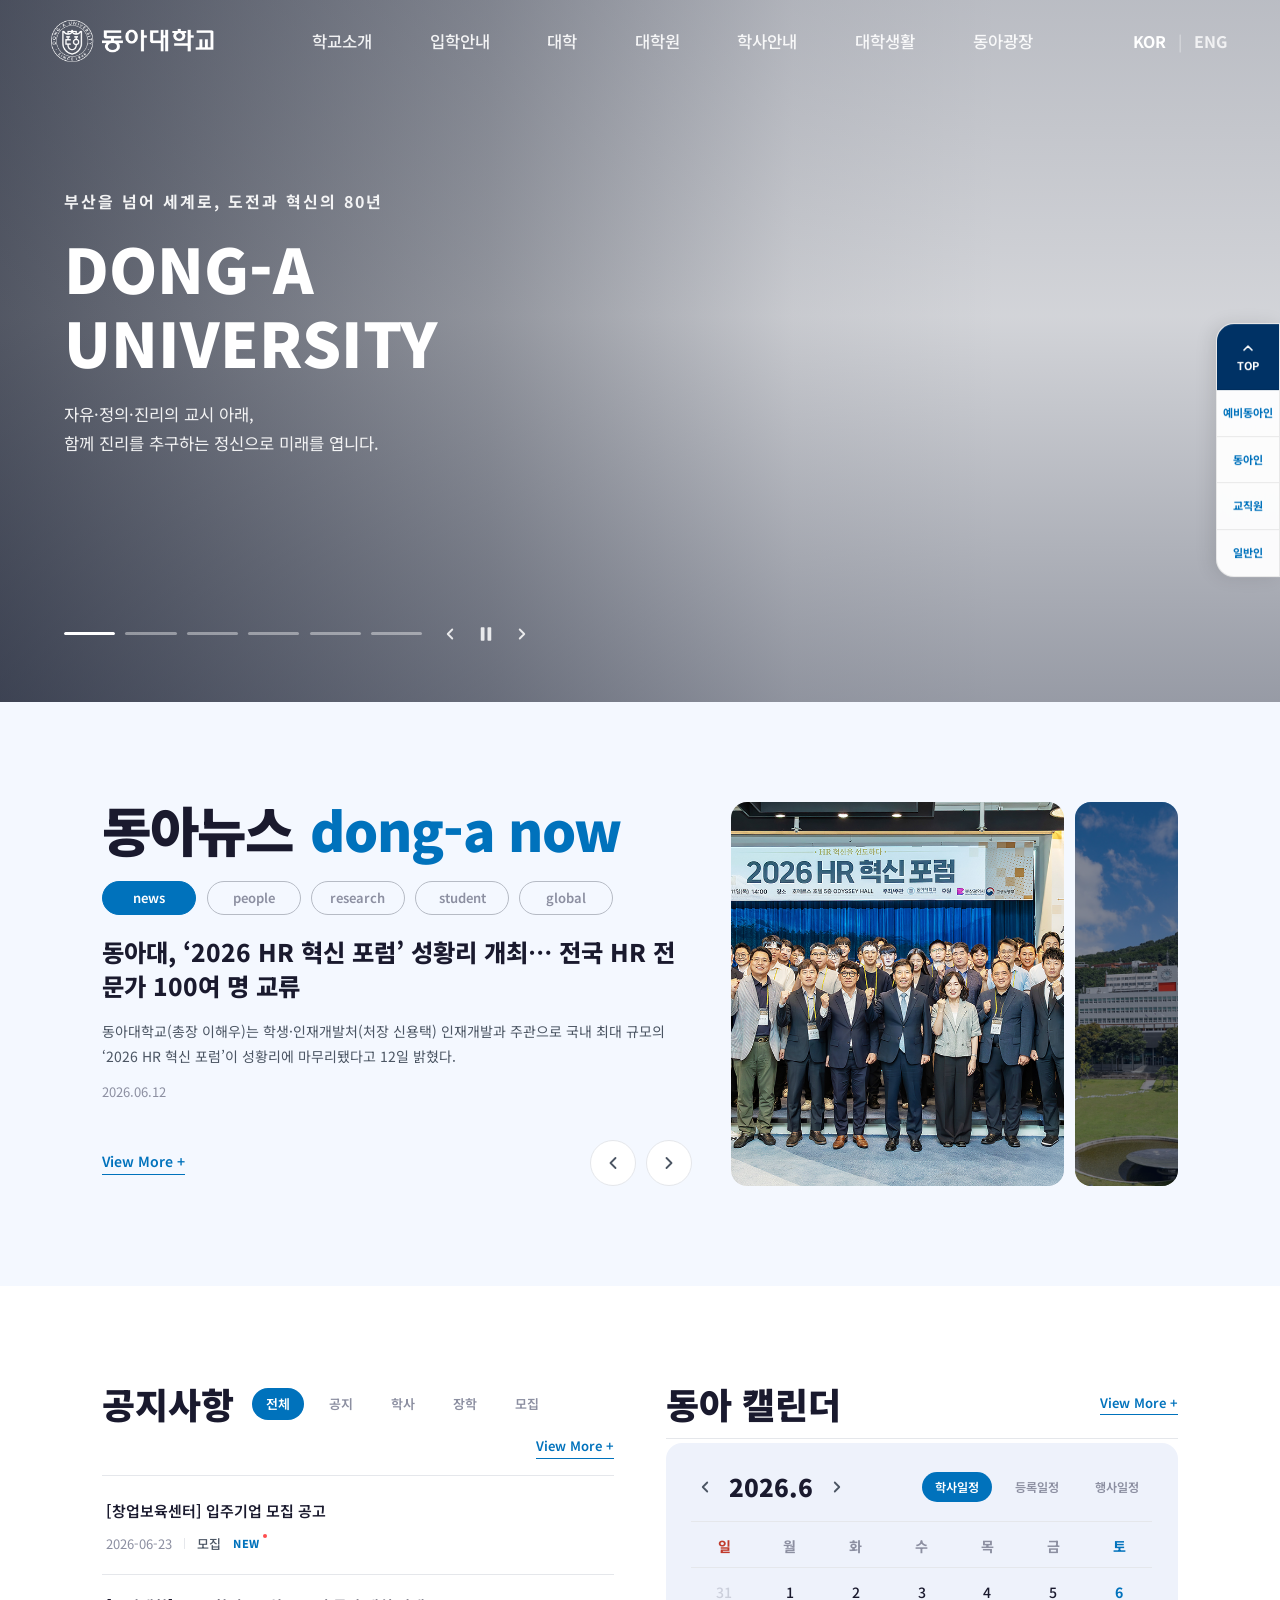
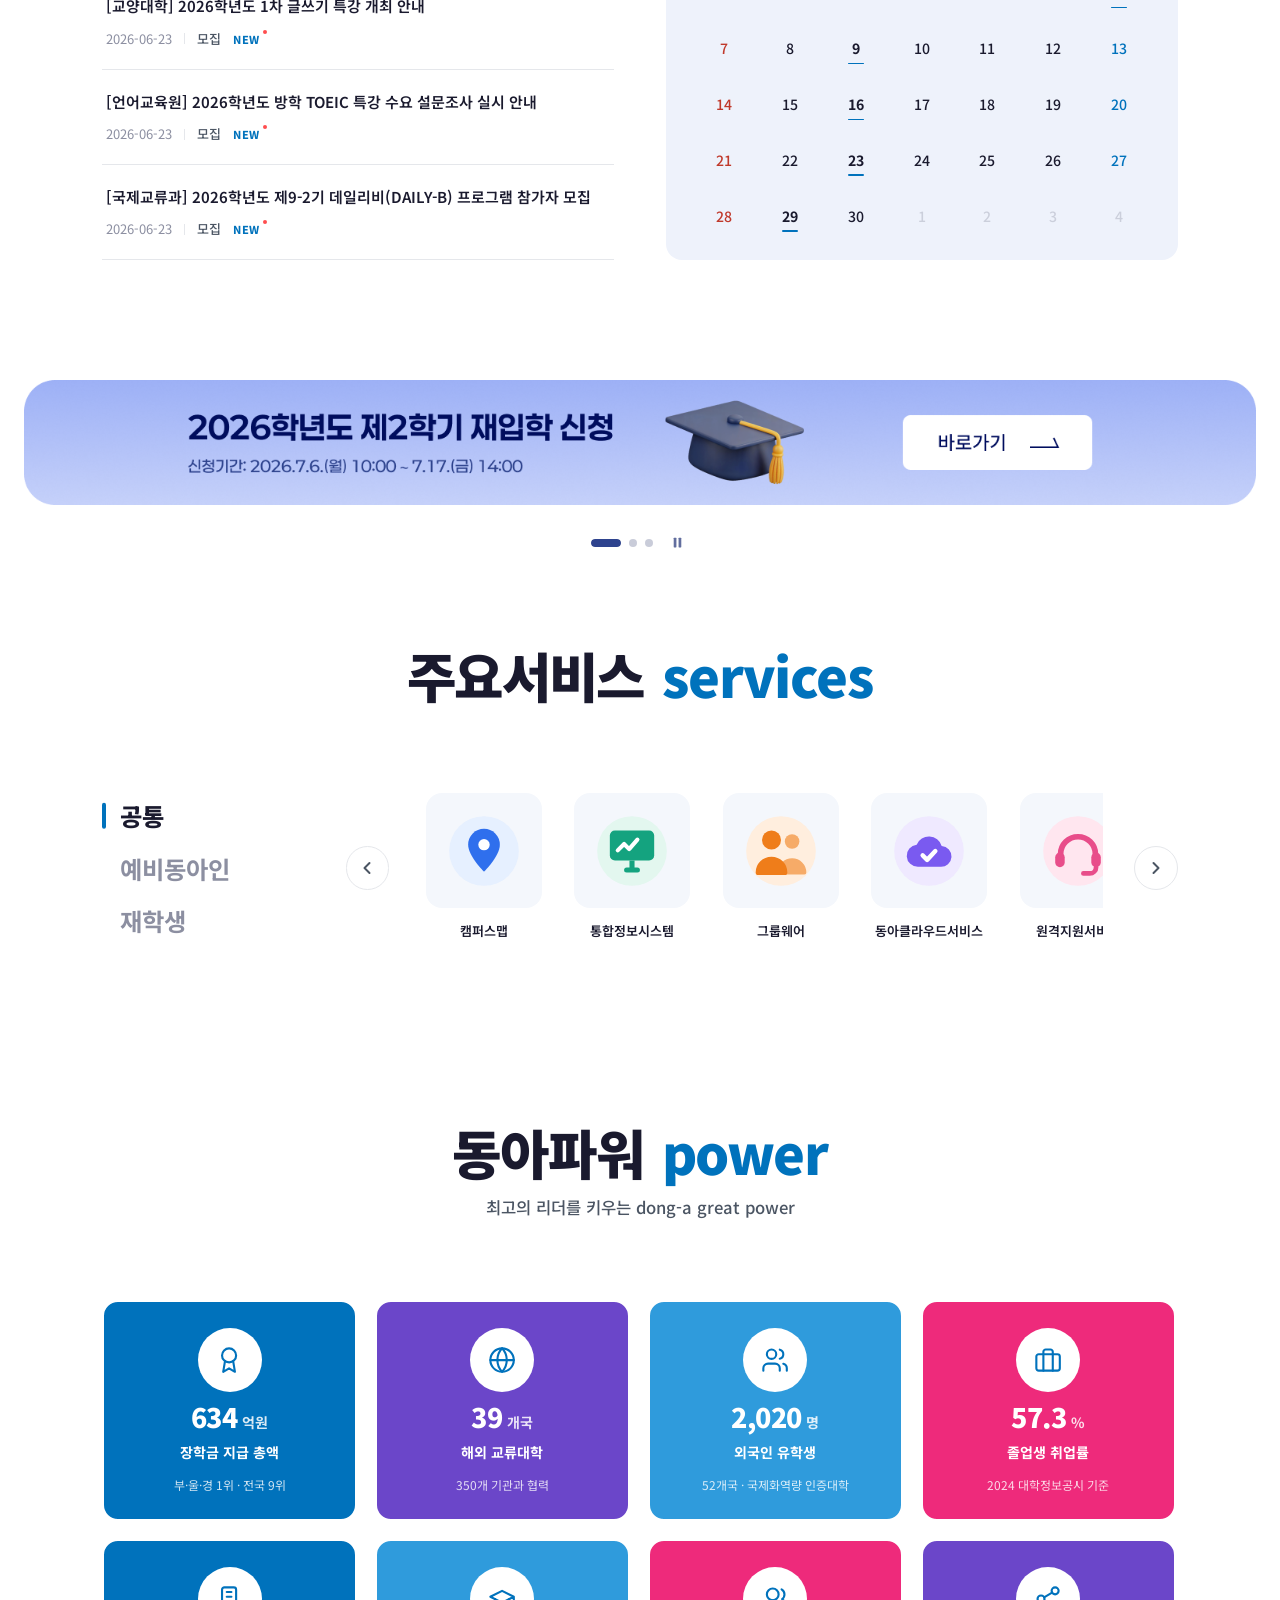
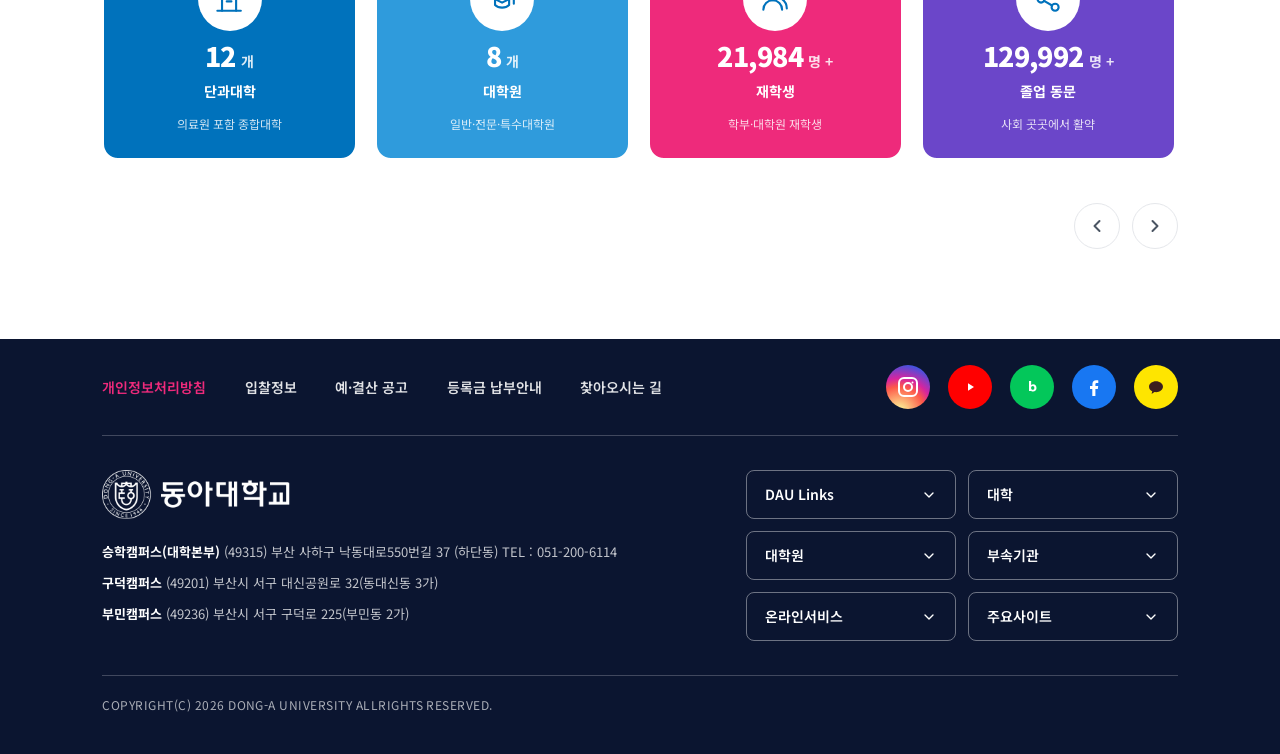
==== commit ffc456b8: "refactor: update brand blue palette, refine hero section responsiveness, and restructure news slider" ====
--- a/index copy.html
+++ b/index copy.html
@@ -534,16 +534,19 @@
     <!-- ── NEWS (신규 시안 · uploads/뉴스.png 참고) ── -->
     <section id="news" class="news-feat">
       <div class="container">
-        <div class="news-feat-head reveal">
-          <h2 class="news-feat-title">동아뉴스</h2>
-          <p class="news-feat-sub">dong-a now</p>
-          <div class="nf-headtabs">
-            <button class="nf-tab is-active" type="button">동아뉴스</button>
-            <button class="nf-tab" type="button">동아피플</button>
-          </div>
-        </div>
         <div class="nf-slider reveal">
           <div class="nf-slide-text">
+            <div class="news-feat-head">
+              <h2 class="news-feat-title">동아뉴스</h2>
+              <p class="news-feat-sub">dong-a now</p>
+            </div>
+            <div class="nf-headtabs">
+              <button class="nf-tab is-active" type="button">news</button>
+              <button class="nf-tab" type="button">people</button>
+              <button class="nf-tab" type="button">research</button>
+              <button class="nf-tab" type="button">student</button>
+              <button class="nf-tab" type="button">global</button>
+            </div>
             <h3 class="nf-slide-title" data-nf-title></h3>
             <p class="nf-slide-desc" data-nf-desc></p>
             <span class="nf-slide-date" data-nf-date></span>
--- a/assets/css/style.css
+++ b/assets/css/style.css
@@ -7,10 +7,10 @@
   src:url('https://fastly.jsdelivr.net/gh/projectnoonnu/2408-3@1.0/Paperlogy-9Black.woff2') format('woff2'); }
 
 :root {
-  /* 팔레트: 주조 #5409DA · 보조 #4E71FF · 강조1 #8DD8FF · 강조2 #BBFBFF */
-  --blue: #4E71FF;          /* 보조색 (UI 전반 ~30%) */
-  --blue-dark: #3a5ae6;
-  --blue-deeper: #2c45c2;
+  /* 팔레트: 주조 #5409DA · 보조 #0072bc · 강조1 #8DD8FF · 강조2 #BBFBFF */
+  --blue: #0072bc;          /* 보조색 (UI 전반 ~30%) */
+  --blue-dark: #005f9e;
+  --blue-deeper: #004d80;
   --purple: #5409DA;        /* 주조색 (시그니처 포인트 ~10%) */
   --purple-dark: #4307b0;
   --sky: #8DD8FF;           /* 강조색1 (미세 강조 ~5%) */
@@ -482,12 +482,12 @@
 .hero-promo {
   position: absolute;
   left: clamp(20px, 5vw, 72px);
-  top: 50%;
-  transform: translateY(calc(-50% + 16px));
+  top: clamp(120px, 21vh, 230px); /* 메인페이지 히어로와 동일하게 왼쪽 상단 정렬 */
+  transform: translateY(16px);
   max-width: min(640px, 54%);
   color: var(--white);
 }
-.hero-promo.is-active { transform: translateY(-50%); }
+.hero-promo.is-active { transform: translateY(0); }
 .hero-promo-eyebrow {
   font-size: clamp(15px, 1.25vw, 18px);
   font-weight: 700;
@@ -2948,6 +2948,10 @@
   position: relative;
   min-height: 100vh;
 }
+/* 좁은 화면: 히어로를 100vh 미만으로 낮춰 두 번째 섹션이 살짝 보이게 (위 min-height:100vh 규칙보다 뒤에 둬야 적용됨) */
+@media (max-width: 1440px) {
+  .hero { height: 78vh; min-height: 520px; }
+}
 
 .site-footer {
   position: relative;
@@ -3012,28 +3016,32 @@
   margin-bottom: clamp(56px, 6vw, 100px);
 }
 .news-feat .news-feat-head { justify-content: flex-start; }
-/* 제목 라인 오른쪽 탭 (공지 탭과 동일 스타일) */
+/* 슬라이더 왼쪽 칼럼 안으로 들어간 섹션 제목 (한 줄) */
+.nf-slide-text .news-feat-head { margin-bottom: clamp(18px, 2vw, 30px); }
+/* 기사 제목 위 탭 (공지 탭과 동일 스타일) */
 .nf-headtabs {
-  margin-left: auto;
-  align-self: center;
-  display: flex;
+  display: flex;
+  flex-wrap: wrap;
   align-items: center;
   gap: clamp(6px, 0.8vw, 14px);
+  margin-bottom: clamp(16px, 1.6vw, 24px);
 }
 .nf-tab {
-  border: none;
+  border: 1px solid #b6bbc5;
   background: none;
   padding: 6px 14px;
+  min-width: 94px; /* 가장 긴 'research' 폭에 맞춰 5개 탭 동일 크기 */
+  text-align: center;
   border-radius: var(--radius-full);
   font-family: var(--font);
   font-size: clamp(13px, 1vw, 15px);
   font-weight: 600;
   color: var(--gray);
   cursor: pointer;
-  transition: background var(--transition), color var(--transition);
-}
-.nf-tab:hover { color: var(--text); }
-.nf-tab.is-active { background: var(--blue); color: #fff; }
+  transition: background var(--transition), color var(--transition), border-color var(--transition);
+}
+.nf-tab:hover { color: var(--text); border-color: var(--blue); }
+.nf-tab.is-active { background: var(--blue); border-color: var(--blue); color: #fff; }
 .news-feat-title {
   font-family: 'Paperlogy', var(--font);
   font-size: clamp(30px, 4.2vw, 58px);
@@ -3060,7 +3068,7 @@
 /* 뉴스 슬라이더 (좌 텍스트 + 우 메인/다음 이미지) */
 .nf-slider {
   display: grid;
-  grid-template-columns: 4fr 6fr; /* 텍스트 : 이미지 영역 = 4 : 6 */
+  grid-template-columns: minmax(0, 590px) 1fr; /* 텍스트 칼럼을 제목 한 줄 폭에 맞춰 상한 고정, 나머지는 이미지 */
   gap: clamp(24px, 3vw, 56px);
   align-items: stretch;
 }
@@ -3086,6 +3094,11 @@
   line-height: 1.4;
   color: var(--text);
   margin-bottom: 16px;
+  display: -webkit-box;
+  -webkit-line-clamp: 2;
+  -webkit-box-orient: vertical;
+  overflow: hidden;
+  min-height: 2.8em; /* 2줄 높이 확보(line-height 1.4 × 2) */
 }
 .nf-slide-desc {
   font-size: clamp(14px, 1.05vw, 16px);
@@ -3093,9 +3106,10 @@
   color: var(--text-mid);
   margin-bottom: 14px;
   display: -webkit-box;
-  -webkit-line-clamp: 4;
+  -webkit-line-clamp: 2;
   -webkit-box-orient: vertical;
   overflow: hidden;
+  min-height: 3.5em; /* 2줄 높이 확보(line-height 1.75 × 2) */
 }
 .nf-slide-date {
   display: block;
@@ -3138,7 +3152,8 @@
 .nf-strip {
   display: flex;
   gap: 0;
-  height: clamp(230px, 24vw, 360px);
+  /* 높이 고정 대신 왼쪽 텍스트 칼럼 높이에 맞춰 늘어남 (grid align-items:stretch) */
+  min-height: clamp(230px, 24vw, 360px);
 }
 .nf-panel {
   flex: 0 0 0;
@@ -3160,13 +3175,15 @@
   opacity: 1;
 }
 .nf-panel.is-next {
-  flex-basis: clamp(150px, 16vw, 220px);
+  flex-basis: clamp(80px, 8vw, 120px);
   opacity: 1;
   margin-left: clamp(8px, 0.9vw, 16px);
-  align-self: center;
-  height: 86%;
+  align-self: stretch;
+  height: auto;
 }
 .nf-panel img {
+  position: absolute;
+  inset: 0;
   width: 100%;
   height: 100%;
   object-fit: cover;
@@ -3739,7 +3756,6 @@
   align-items: stretch;
 }
 .nt2-col { display: flex; flex-direction: column; min-width: 0; }
-.nt2-col:has(.nt2-cal) { order: -1; } /* 동아캘린더를 왼쪽으로 */
 .nt2-head {
   display: flex;
   align-items: center;
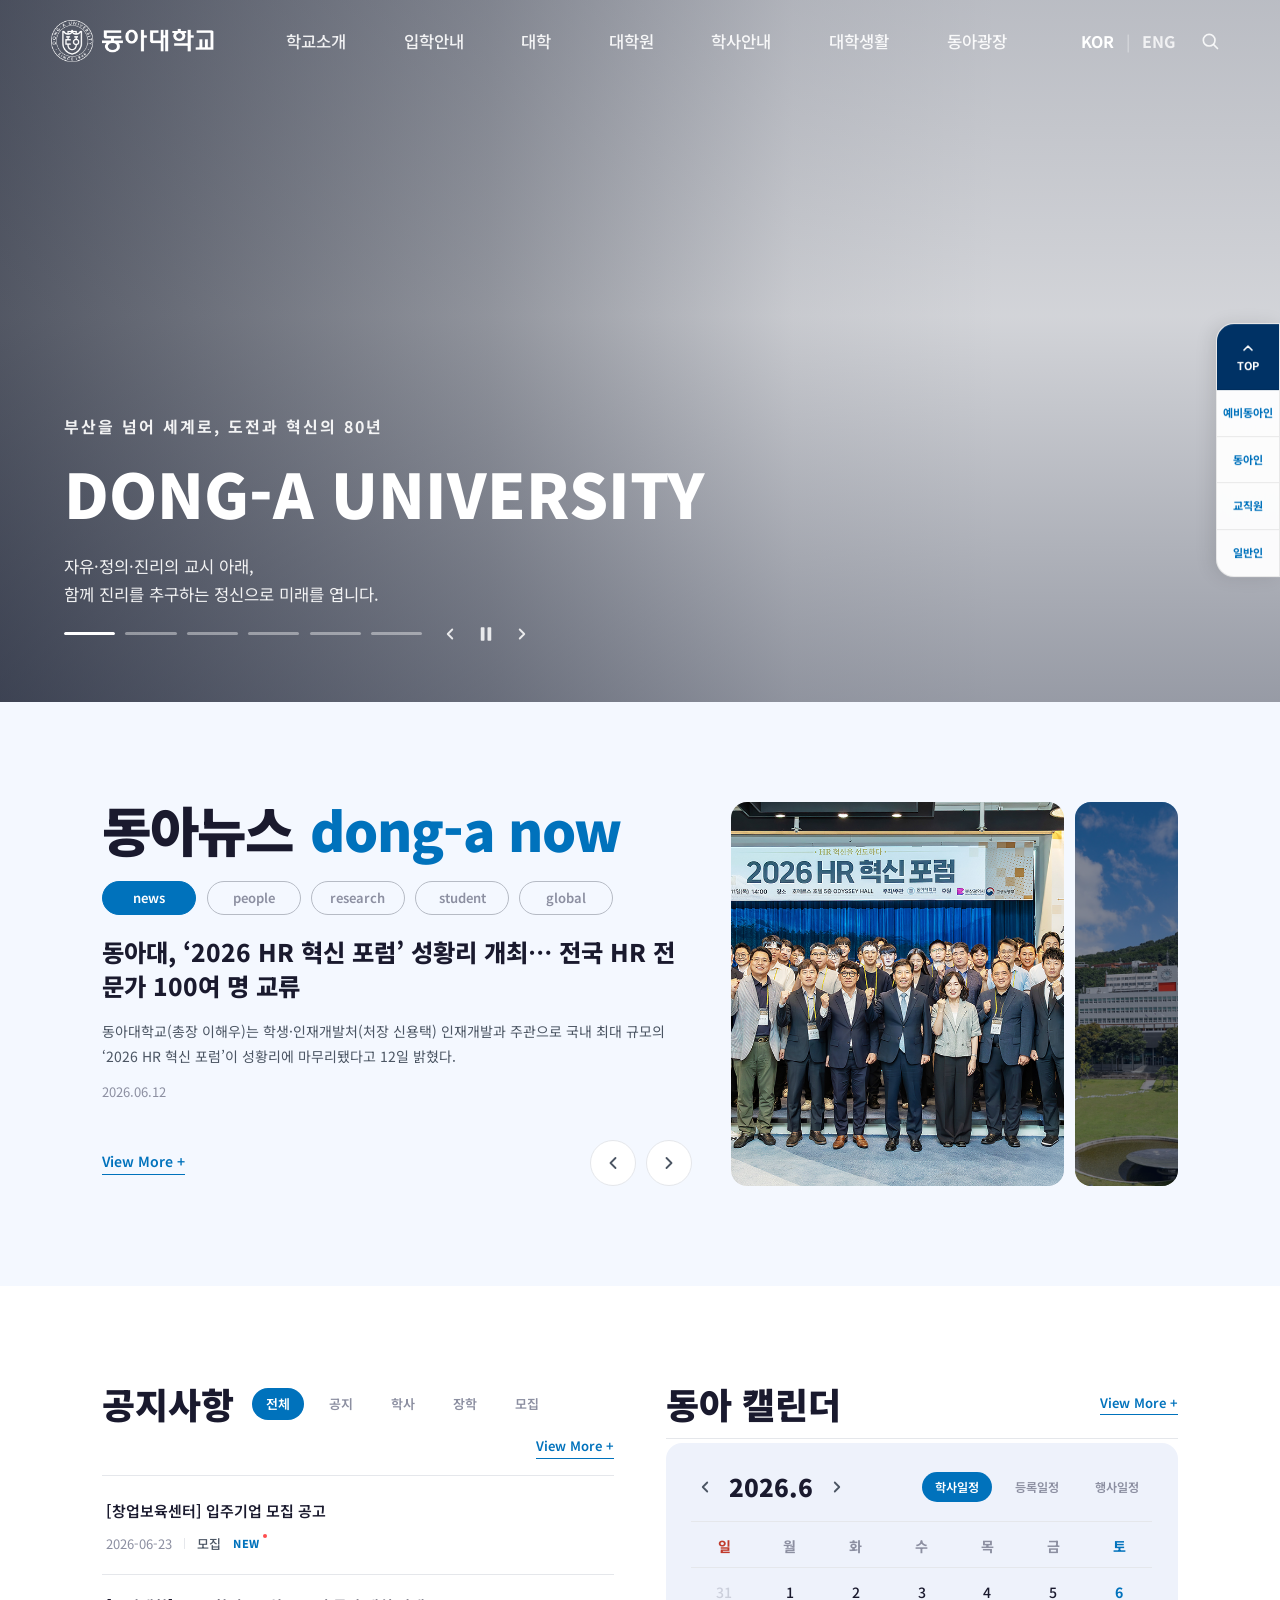
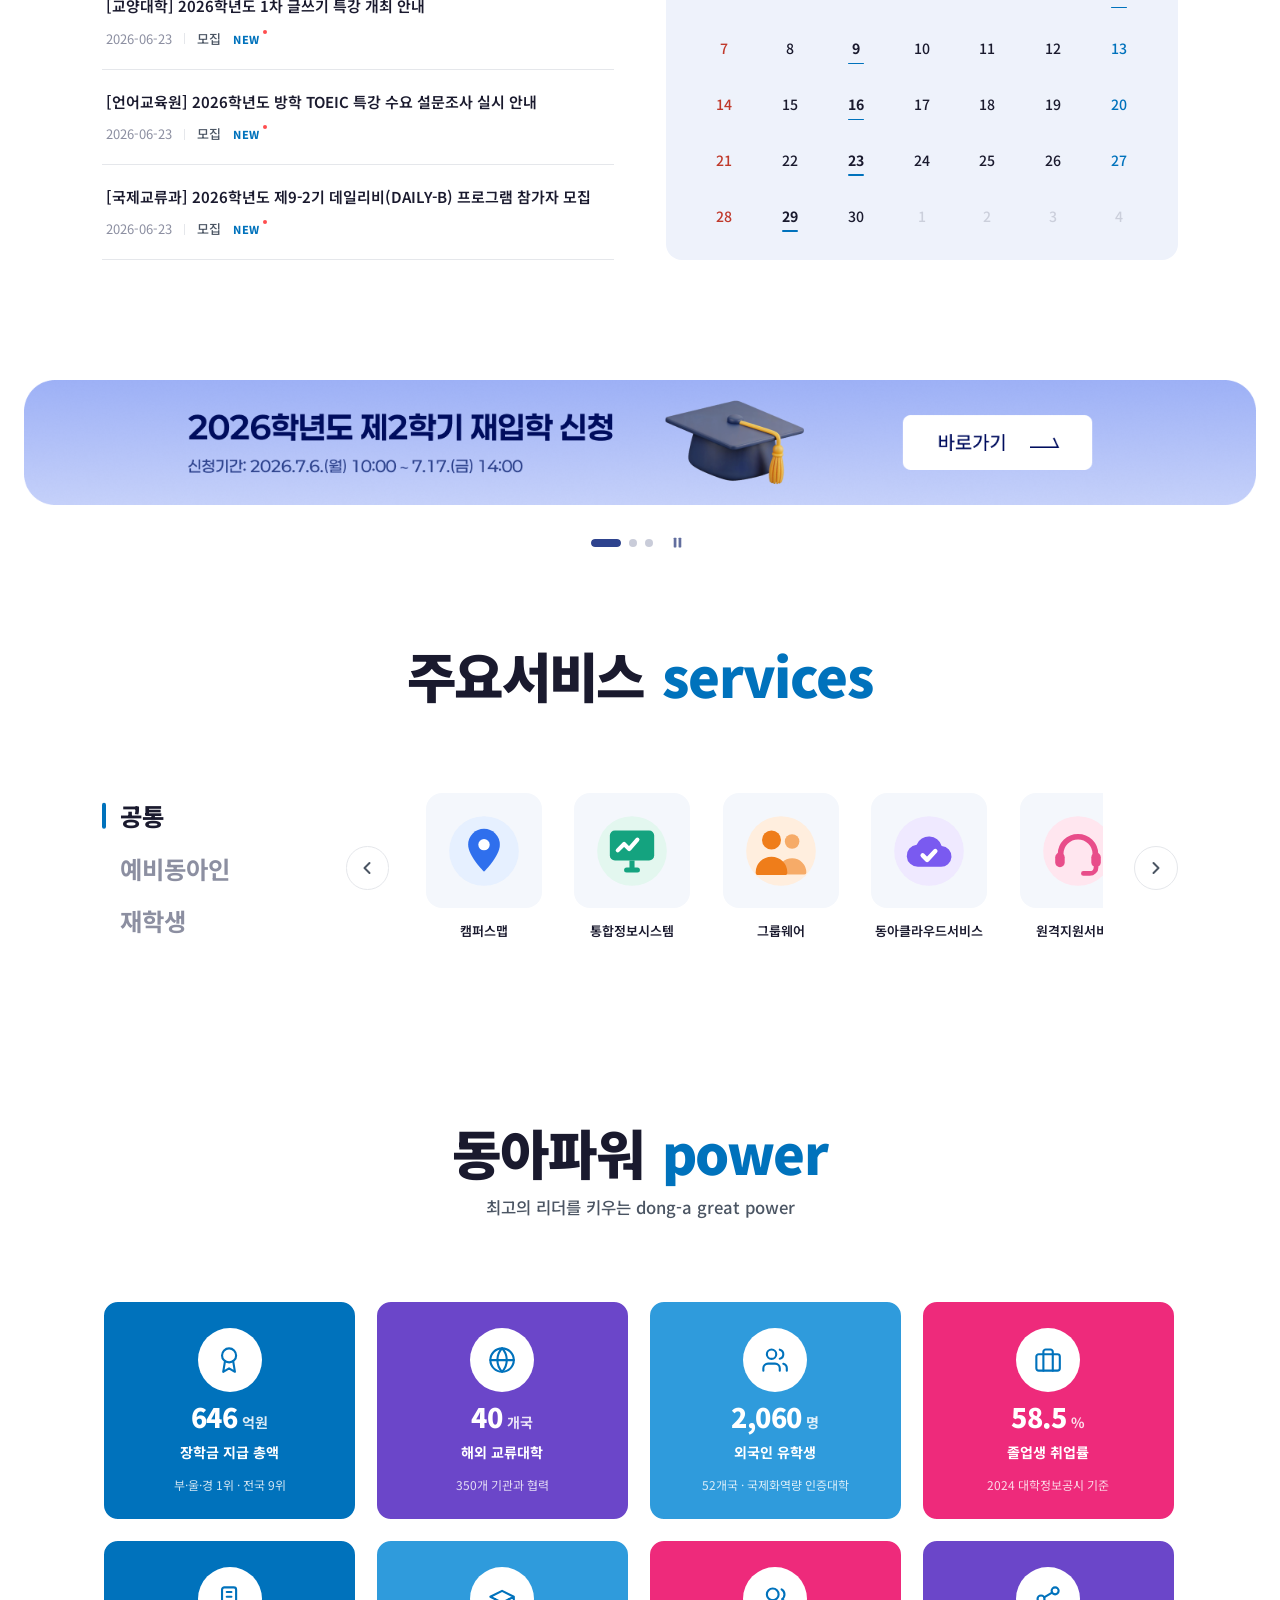
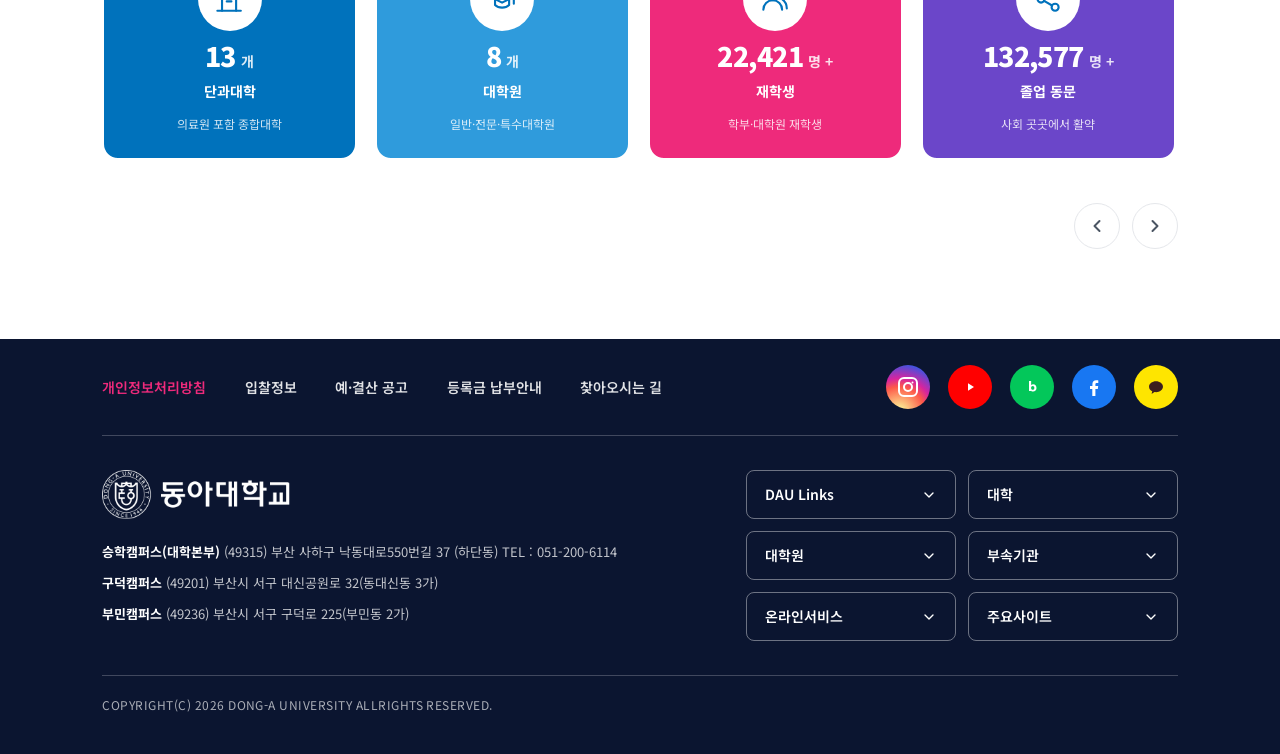
==== commit a97f4a27: "feat: add site-wide search overlay and adjust hero typography for better responsiveness" ====
--- a/index copy.html
+++ b/index copy.html
@@ -420,12 +420,35 @@
           <button type="button" class="lang-btn" data-lang="en">ENG</button>
         </div>
         <div id="google_translate_element" aria-hidden="true"></div>
+        <button type="button" class="search-btn" id="search-btn" aria-label="검색 열기" aria-expanded="false" aria-controls="search-overlay" data-cursor="true">
+          <svg width="20" height="20" viewBox="0 0 24 24" fill="none" stroke="currentColor" stroke-width="2" stroke-linecap="round" stroke-linejoin="round" aria-hidden="true">
+            <circle cx="11" cy="11" r="7" />
+            <path d="m21 21-4.3-4.3" />
+          </svg>
+        </button>
       </div>
       <button class="nav-hamburger" id="nav-hamburger" aria-label="메뉴 열기">
         <span></span><span></span><span></span>
       </button>
     </div>
   </header>
+
+  <!-- 통합검색 팝오버 -->
+  <div class="search-pop" id="search-overlay" aria-hidden="true">
+    <form class="search-form" id="search-form" role="search">
+      <div class="search-field">
+        <svg class="search-field-icon" width="18" height="18" viewBox="0 0 24 24" fill="none" stroke="currentColor" stroke-width="2" stroke-linecap="round" stroke-linejoin="round" aria-hidden="true">
+          <circle cx="11" cy="11" r="7" /><path d="m21 21-4.3-4.3" />
+        </svg>
+        <input type="search" class="search-input" id="search-input" name="q" placeholder="검색어 입력" autocomplete="off" />
+        <button type="submit" class="search-submit" aria-label="검색">
+          <svg width="18" height="18" viewBox="0 0 24 24" fill="none" stroke="currentColor" stroke-width="2.2" stroke-linecap="round" stroke-linejoin="round" aria-hidden="true">
+            <path d="M5 12h14" /><path d="m12 5 7 7-7 7" />
+          </svg>
+        </button>
+      </div>
+    </form>
+  </div>
 
   <main>
 
@@ -461,38 +484,38 @@
         <!-- 0. 드론영상 (브랜드) -->
         <div class="hero-promo hero-text is-active" data-slide="0">
           <p class="hero-promo-eyebrow">부산을 넘어 세계로, 도전과 혁신의 80년</p>
-          <h2 class="hero-promo-title">DONG-A<br />UNIVERSITY</h2>
+          <h2 class="hero-promo-title">DONG-A <br class="t-br" />UNIVERSITY</h2>
           <p class="hero-promo-desc">자유·정의·진리의 교시 아래,<br />함께 진리를 추구하는 정신으로 미래를 엽니다.</p>
         </div>
         <!-- 1. 축제영상 -->
         <div class="hero-promo hero-text" data-slide="1">
           <p class="hero-promo-eyebrow">부산을 넘어 세계로, 도전과 혁신의 80년</p>
-          <h2 class="hero-promo-title">DONG-A<br />UNIVERSITY</h2>
+          <h2 class="hero-promo-title">DONG-A <br class="t-br" />UNIVERSITY</h2>
           <p class="hero-promo-desc">자유·정의·진리의 교시 아래,<br />함께 진리를 추구하는 정신으로 미래를 엽니다.</p>
         </div>
         <!-- 2. 80주년 엠블럼 -->
         <div class="hero-promo hero-text" data-slide="2">
           <p class="hero-promo-eyebrow">DONG-A NEWS</p>
-          <h2 class="hero-promo-title">‘글로컬대학’<br />최종선정</h2>
+          <h2 class="hero-promo-title">‘글로컬대학’ <br class="t-br" />최종선정</h2>
           <p class="hero-promo-desc">동서대와 연합 ‘통합산단 기반의 부산 개방형 연합대학’ 모델 구축</p>
           <a class="hero-promo-more" href="https://www.donga-dongseo.ac.kr/" target="_blank" rel="noopener">MORE VIEW +</a>
         </div>
         <!-- 3. 석당박물관 야경 -->
         <div class="hero-promo hero-text" data-slide="3">
           <p class="hero-promo-eyebrow">DONG-A NEWS</p>
-          <h2 class="hero-promo-title">대학기초연구소지원<br />(G-LAMP)사업<br />최종선정</h2>
+          <h2 class="hero-promo-title">대학기초연구소지원 (G-LAMP)<br />사업 최종선정</h2>
           <a class="hero-promo-more" href="https://www.donga.ac.kr/kor/CMS/Board/Board.do?mCode=MN044&mode=view&mgr_seq=54&board_seq=8404972" target="_blank" rel="noopener">MORE VIEW +</a>
         </div>
         <!-- 4. 구덕캠퍼스 전경 -->
         <div class="hero-promo hero-text" data-slide="4">
           <p class="hero-promo-eyebrow">DONG-A NEWS</p>
-          <h2 class="hero-promo-title">부산형 지역혁신중심<br />대학지원체계(RISE)<br />사업선정</h2>
+          <h2 class="hero-promo-title">부산형 지역혁신중심 <br class="t-br" />대학지원체계(RISE) <br class="t-br" />사업선정</h2>
           <a class="hero-promo-more" href="https://www.donga.ac.kr/kor/CMS/Board/Board.do?mcode=&mCode=MN044&searchID=sch001&searchKeyword=RISE&searchCategory=&mgr_seq=54&mode=view&mgr_seq=54&board_seq=8395707" target="_blank" rel="noopener">MORE VIEW +</a>
         </div>
         <!-- 5. 조감도 -->
         <div class="hero-promo hero-text" data-slide="5">
           <p class="hero-promo-eyebrow">DONG-A NEWS</p>
-          <h2 class="hero-promo-title">동아대학교<br />기부서비스 오픈!</h2>
+          <h2 class="hero-promo-title">동아대학교 <br class="t-br" />기부서비스 오픈!</h2>
           <p class="hero-promo-desc">부산은행 모바일뱅킹으로 우리 지역 인재들에게 날개를 달아주세요!</p>
           <a class="hero-promo-more" href="https://www.donga.ac.kr/kor/CMS/Board/Board.do?mcode=&mCode=MN044&searchID=sch001&searchKeyword=%EB%B6%80%EC%82%B0%EC%9D%80%ED%96%89%EA%B3%BC%20%EC%86%90%EC%9E%A1%EA%B3%A0&searchCategory=&mgr_seq=54&mode=view&mgr_seq=54&board_seq=4076500" target="_blank" rel="noopener">MORE VIEW +</a>
         </div>
@@ -1240,6 +1263,43 @@
         setLang(b.dataset.lang);
       }));
     })();
+
+    /* 통합검색 오버레이 */
+    (function () {
+      const overlay = document.getElementById('search-overlay');
+      const btn = document.getElementById('search-btn');
+      const form = document.getElementById('search-form');
+      const input = document.getElementById('search-input');
+      if (!overlay || !btn || !form || !input) return;
+
+      const isOpen = () => overlay.classList.contains('is-open');
+      const open = () => {
+        overlay.classList.add('is-open');
+        overlay.setAttribute('aria-hidden', 'false');
+        btn.setAttribute('aria-expanded', 'true');
+        setTimeout(() => input.focus(), 60);
+      };
+      const close = () => {
+        overlay.classList.remove('is-open');
+        overlay.setAttribute('aria-hidden', 'true');
+        btn.setAttribute('aria-expanded', 'false');
+      };
+
+      btn.addEventListener('click', (e) => { e.stopPropagation(); isOpen() ? close() : open(); });
+      overlay.addEventListener('click', (e) => e.stopPropagation());
+      document.addEventListener('click', () => { if (isOpen()) close(); });
+      document.addEventListener('keydown', (e) => {
+        if (e.key === 'Escape' && isOpen()) { close(); btn.focus(); }
+      });
+      form.addEventListener('submit', (e) => {
+        e.preventDefault();
+        const q = input.value.trim();
+        if (!q) { input.focus(); return; }
+        // 동아대 사이트 대상 검색 (백엔드 연동 시 이 URL만 교체)
+        const url = 'https://www.google.com/search?q=' + encodeURIComponent('site:donga.ac.kr ' + q);
+        window.open(url, '_blank', 'noopener');
+      });
+    })();
   </script>
   <script src="//translate.google.com/translate_a/element.js?cb=googleTranslateElementInit"></script>
 
--- a/assets/css/style.css
+++ b/assets/css/style.css
@@ -306,7 +306,7 @@
 .mega-bullets a:hover { color: #003265; }
 .mega-bullets a:hover::before { background: #003265; }
 
-.nav-actions { margin-left: auto; flex-shrink: 0; }
+.nav-actions { margin-left: auto; flex-shrink: 0; display: flex; align-items: center; gap: 14px; }
 .lang-toggle { display: flex; align-items: center; gap: 10px; }
 .lang-btn {
   background: none;
@@ -327,6 +327,81 @@
 .nav-header.scrolled .lang-btn:hover,
 .nav-header.scrolled .lang-btn.is-active { color: var(--blue); }
 .nav-header.scrolled .lang-sep { color: var(--gray-border); }
+/* 검색 버튼 (헤더) */
+.search-btn {
+  display: inline-flex;
+  align-items: center;
+  justify-content: center;
+  width: 38px;
+  height: 38px;
+  border: none;
+  background: none;
+  border-radius: 50%;
+  cursor: pointer;
+  color: rgba(255, 255, 255, 0.85);
+  transition: color 0.2s, background 0.2s;
+}
+.search-btn:hover { color: #fff; background: rgba(255, 255, 255, 0.14); }
+.nav-header.scrolled .search-btn { color: var(--text-mid); }
+.nav-header.scrolled .search-btn:hover { color: var(--blue); background: rgba(0, 0, 0, 0.05); }
+
+/* 통합검색 팝오버 (컴팩트) */
+.search-pop {
+  position: fixed;
+  top: clamp(64px, 9vh, 86px);
+  right: clamp(16px, 4vw, 40px);
+  z-index: 1200;
+  width: min(360px, calc(100vw - 32px));
+  background: #fff;
+  border-radius: 16px;
+  box-shadow: 0 18px 48px rgba(10, 18, 35, 0.22);
+  padding: 14px;
+  transform: translateY(-10px) scale(0.97);
+  transform-origin: top right;
+  opacity: 0;
+  visibility: hidden;
+  transition: opacity 0.22s ease, transform 0.22s ease, visibility 0.22s ease;
+}
+.search-pop.is-open { opacity: 1; visibility: visible; transform: translateY(0) scale(1); }
+.search-form { margin: 0; }
+.search-field {
+  display: flex;
+  align-items: center;
+  gap: 8px;
+  background: #f4f6fa;
+  border: 1px solid var(--gray-border, #e2e5ec);
+  border-radius: 999px;
+  padding: 7px 7px 7px 14px;
+  transition: border-color 0.2s;
+}
+.search-field:focus-within { border-color: var(--blue); background: #fff; }
+.search-field-icon { color: #9aa2b1; flex-shrink: 0; }
+.search-input {
+  flex: 1;
+  min-width: 0;
+  border: none;
+  outline: none;
+  background: none;
+  font-family: var(--font);
+  font-size: 15px;
+  color: var(--text-dark, #1a1a1a);
+}
+.search-input::placeholder { color: #aab0bd; }
+.search-submit {
+  flex-shrink: 0;
+  display: inline-flex;
+  align-items: center;
+  justify-content: center;
+  width: 34px;
+  height: 34px;
+  border: none;
+  background: var(--blue);
+  color: #fff;
+  border-radius: 50%;
+  cursor: pointer;
+  transition: opacity 0.2s;
+}
+.search-submit:hover { opacity: 0.88; }
 #google_translate_element { display: none; }
 /* 구글 번역 상단 배너 숨김 (구버전 .goog-te-banner-frame + 신버전 iframe.skiptranslate) */
 .goog-te-banner-frame, .goog-te-gadget-icon, iframe.skiptranslate, .skiptranslate > iframe { display: none !important; }
@@ -482,9 +557,9 @@
 .hero-promo {
   position: absolute;
   left: clamp(20px, 5vw, 72px);
-  top: clamp(120px, 21vh, 230px); /* 메인페이지 히어로와 동일하게 왼쪽 상단 정렬 */
+  top: clamp(260px, 46vh, 520px); /* 텍스트·버튼 영역을 히어로 중하단으로 내림 */
   transform: translateY(16px);
-  max-width: min(640px, 54%);
+  max-width: min(900px, 74%);
   color: var(--white);
 }
 .hero-promo.is-active { transform: translateY(0); }
@@ -502,6 +577,8 @@
   line-height: 1.2;
   margin-bottom: 22px;
 }
+/* 데스크톱: 큰제목 강제 줄바꿈 해제 → 한 줄 표시 (모바일에서 복원) */
+.hero-promo-title .t-br { display: none; }
 .hero-promo-desc {
   font-size: clamp(16px, 1.3vw, 20px);
   line-height: 1.7;
@@ -2867,6 +2944,10 @@
 
 @media (max-width: 768px) {
   :root { --section-py: 64px; }
+
+  /* 모바일: 큰제목 줄바꿈 복원 */
+  .hero-promo-title .t-br { display: inline; }
+  .hero-promo { max-width: min(560px, 88%); }
 
   .nav-menu, .nav-actions { display: none; }
 
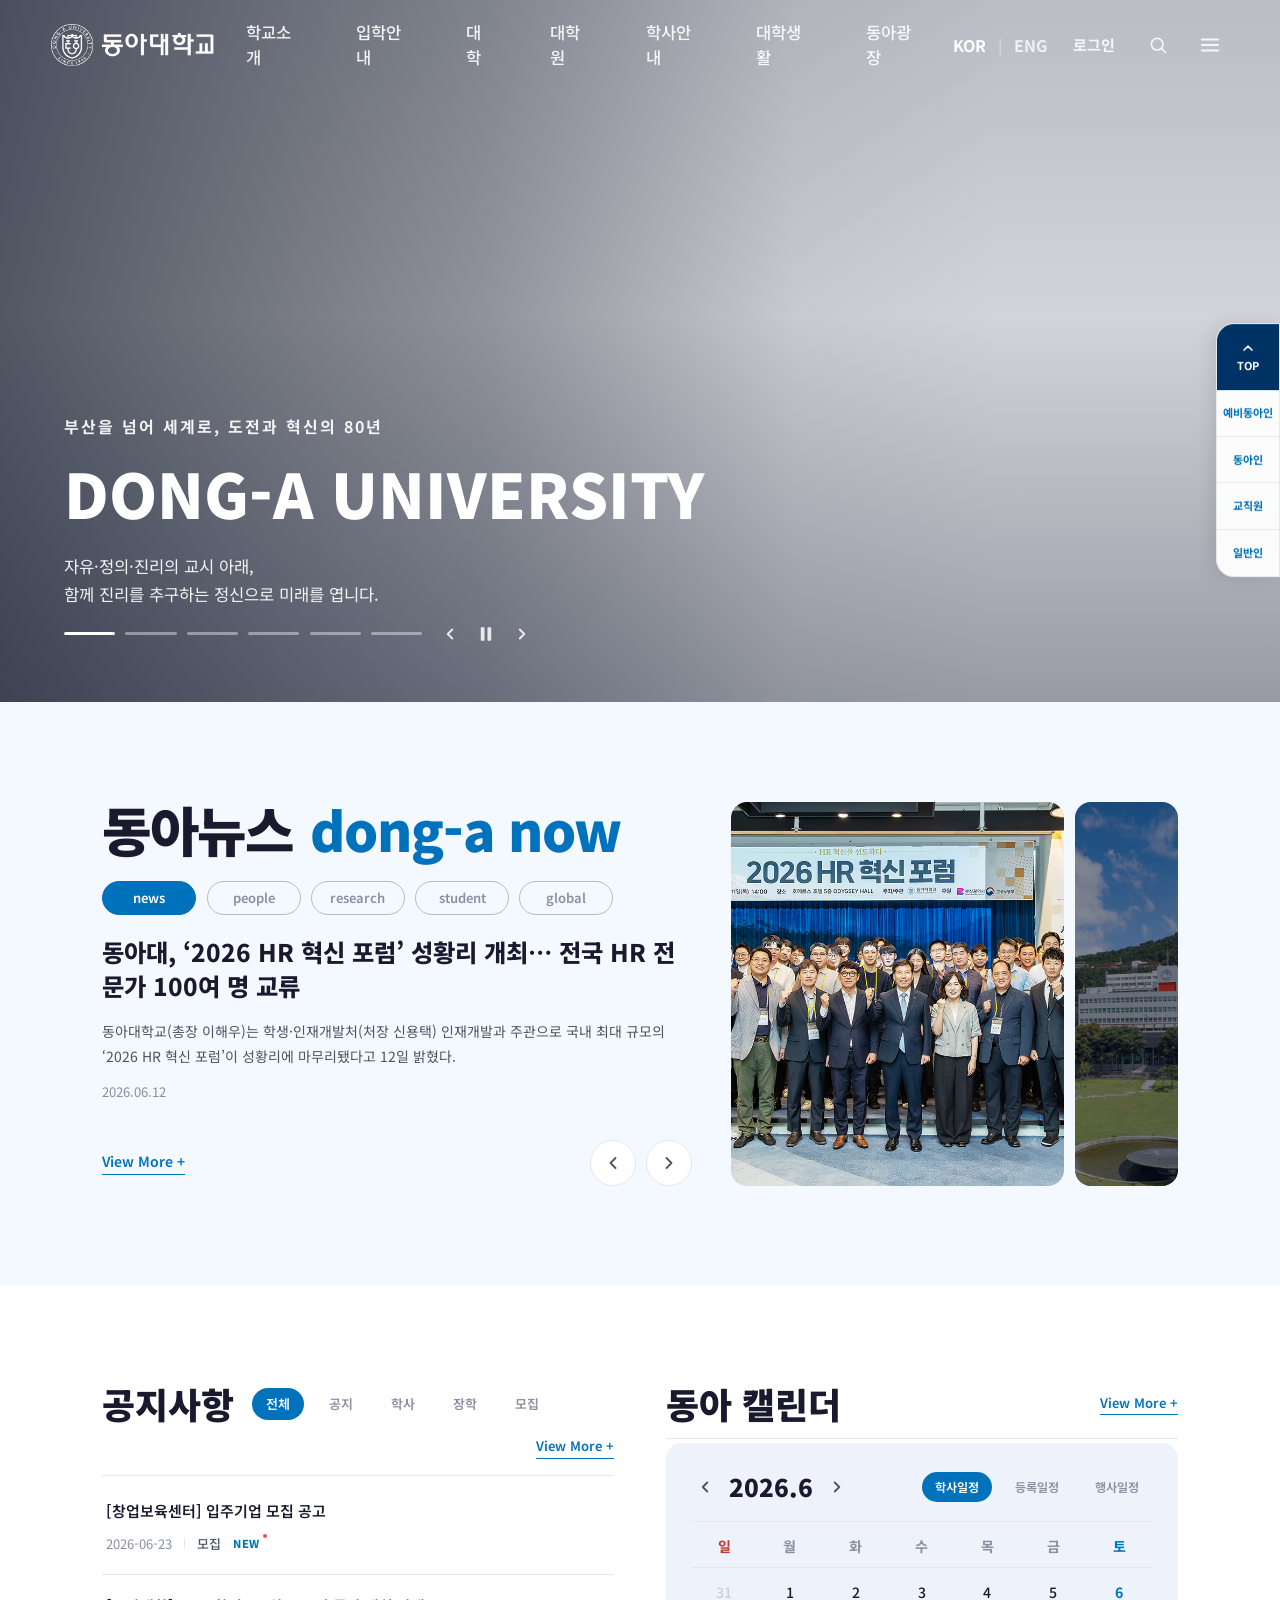
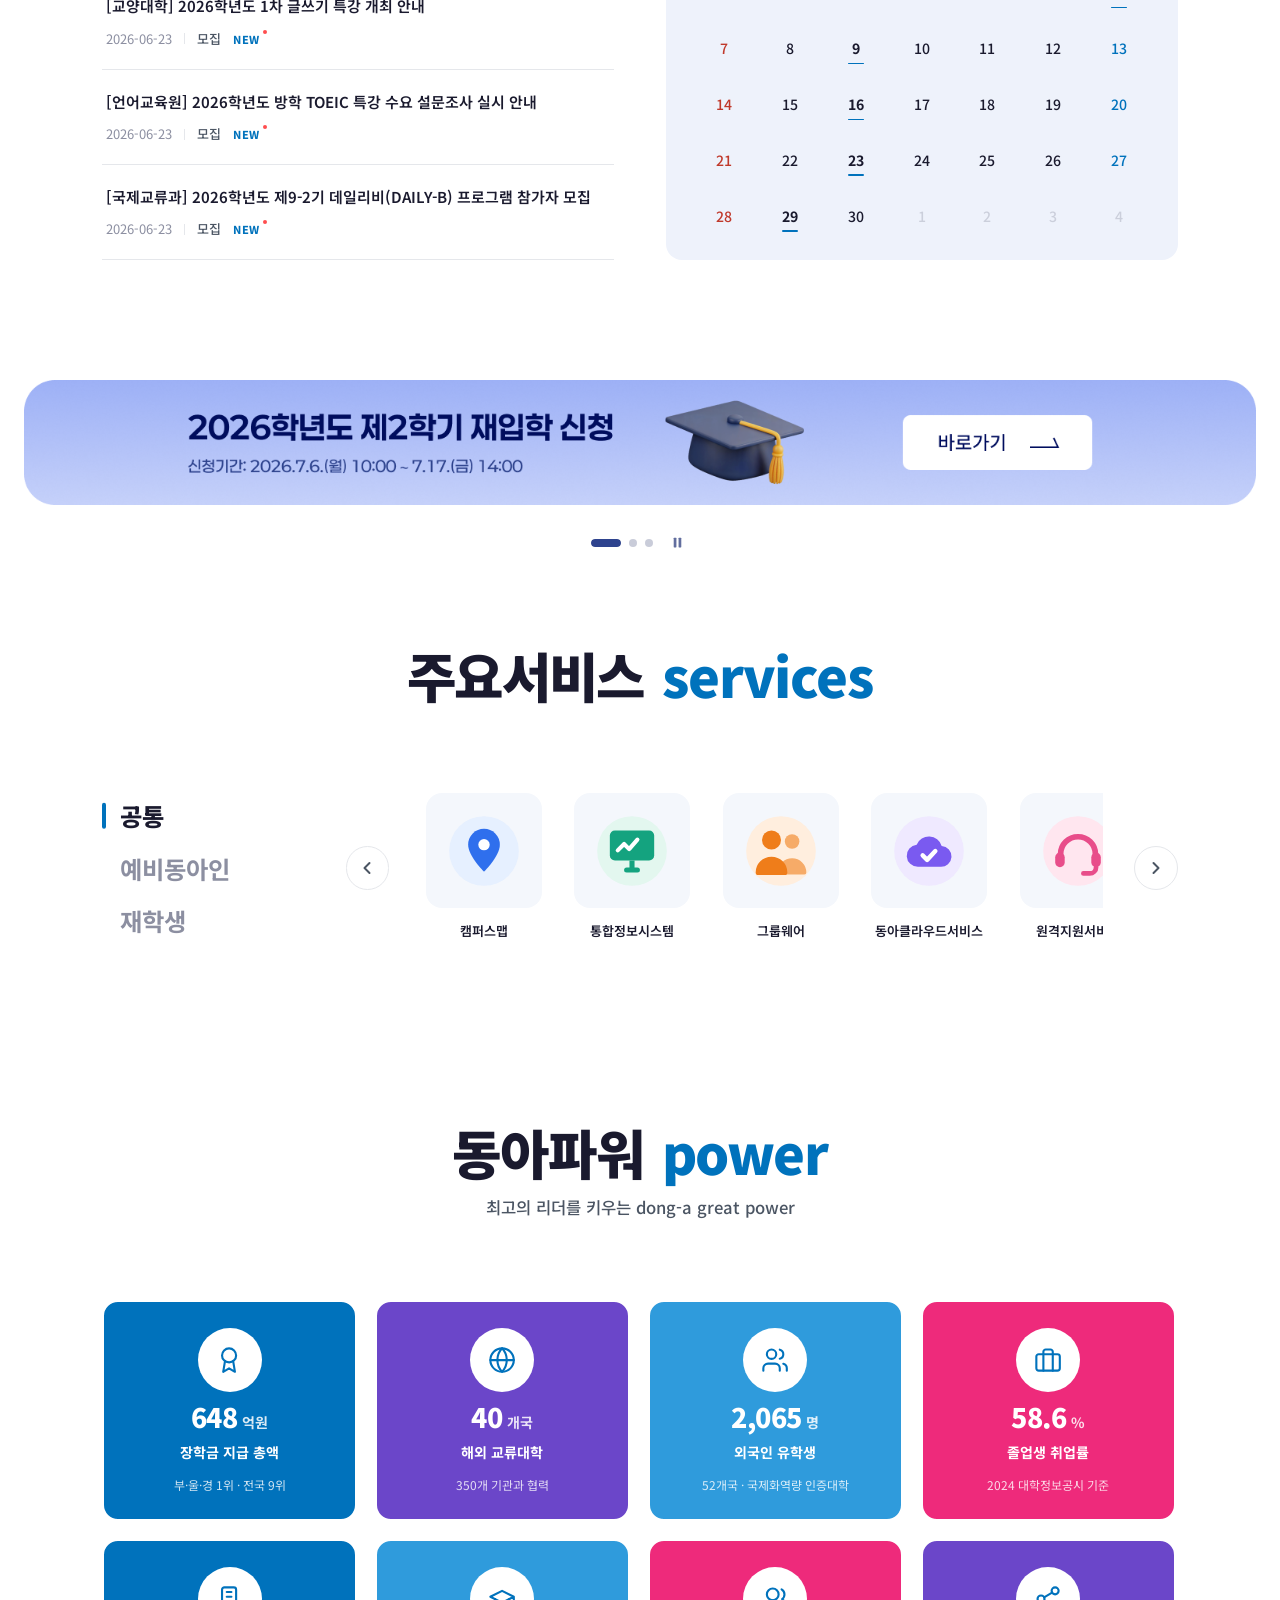
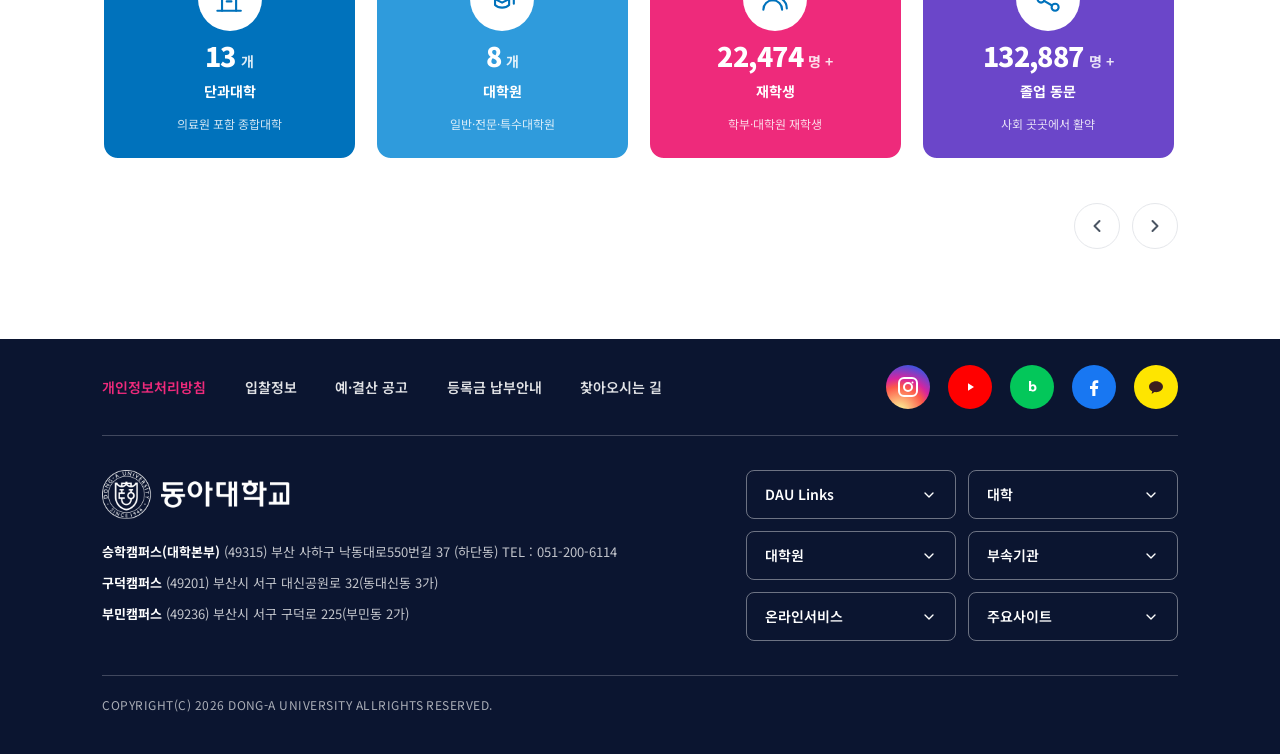
==== commit 138691ba: "feat: implement global menu overlay and update project assets structure" ====
--- a/index copy.html
+++ b/index copy.html
@@ -420,10 +420,18 @@
           <button type="button" class="lang-btn" data-lang="en">ENG</button>
         </div>
         <div id="google_translate_element" aria-hidden="true"></div>
+        <a class="login-btn" href="#" data-cursor="true"><span>로그인</span></a>
         <button type="button" class="search-btn" id="search-btn" aria-label="검색 열기" aria-expanded="false" aria-controls="search-overlay" data-cursor="true">
           <svg width="20" height="20" viewBox="0 0 24 24" fill="none" stroke="currentColor" stroke-width="2" stroke-linecap="round" stroke-linejoin="round" aria-hidden="true">
             <circle cx="11" cy="11" r="7" />
             <path d="m21 21-4.3-4.3" />
+          </svg>
+        </button>
+        <button type="button" class="menu-btn" id="menu-btn" aria-label="전체메뉴 열기" aria-expanded="false" data-cursor="true">
+          <svg width="22" height="22" viewBox="0 0 24 24" fill="none" stroke="currentColor" stroke-width="2" stroke-linecap="round" stroke-linejoin="round" aria-hidden="true">
+            <line x1="3" y1="6" x2="21" y2="6" />
+            <line x1="3" y1="12" x2="21" y2="12" />
+            <line x1="3" y1="18" x2="21" y2="18" />
           </svg>
         </button>
       </div>
@@ -450,6 +458,127 @@
     </form>
   </div>
 
+  <!-- 전체메뉴 오버레이 (우측 상단 ≡ 클릭 시) -->
+  <div class="allmenu" id="allmenu" aria-hidden="true">
+    <div class="allmenu-backdrop" data-allmenu-close></div>
+    <div class="allmenu-panel" role="dialog" aria-modal="true" aria-label="전체메뉴">
+      <button type="button" class="allmenu-close" data-allmenu-close aria-label="전체메뉴 닫기">
+        <svg width="28" height="28" viewBox="0 0 24 24" fill="none" stroke="currentColor" stroke-width="2" stroke-linecap="round" stroke-linejoin="round" aria-hidden="true"><path d="M18 6 6 18" /><path d="m6 6 12 12" /></svg>
+      </button>
+      <div class="allmenu-cols">
+        <aside class="am-side" data-am-side></aside>
+        <div class="am-mega" data-am-mega>
+      <section class="sb-mega" data-mega="m-about">
+        <div class="sb-mega-top"><span class="sb-mega-eyebrow">DONG-A UNIVERSITY</span><h3 class="sb-mega-title">학교소개</h3></div>
+        <div class="sb-mega-body"><div class="mega-cols">
+          <div class="mega-box"><span class="mega-box-head">대학소개</span><ul class="mega-bullets"><li><a href="#">총장메시지</a></li><li><a href="#">교육목표 및 인재상</a></li><li><a href="#">연혁</a></li><li><a href="#">발전계획</a></li><li><a href="#">요람</a></li><li><a href="#">동아인 윤리강령</a></li><li><a href="#">규정집</a></li></ul></div>
+          <div class="mega-box"><span class="mega-box-head">학교상징물</span><ul class="mega-bullets"><li><a href="#">UI</a></li><li><a href="#">교가</a></li></ul></div>
+          <div class="mega-box"><span class="mega-box-head">대학기구</span><ul class="mega-bullets"><li><a href="#">대학기구</a></li><li><a href="#">교내 연락처</a></li><li><a href="#">연구기관</a></li><li><a href="#">산학협력단</a></li></ul></div>
+          <div class="mega-box"><span class="mega-box-head">학교법인</span><ul class="mega-bullets"><li><a href="#">법인이사회</a></li><li><a href="#">예결산공고 등</a></li><li><a href="#">법인 공지사항</a></li></ul></div>
+          <div class="mega-box"><span class="mega-box-head">글로컬대학</span><ul class="mega-bullets"><li><a href="#">동아·동서 글로컬연합대학</a></li></ul></div>
+          <div class="mega-box"><span class="mega-box-head">캠퍼스 소개</span><ul class="mega-bullets"><li><a href="#">캠퍼스맵</a></li><li><a href="#">찾아오시는길</a></li><li><a href="#">홍보동영상</a></li></ul></div>
+          <div class="mega-box"><span class="mega-box-head">자매결연학교 및 협력체결기관</span><ul class="mega-bullets"><li><a href="#">국외협정체결 대학 및 기관</a></li><li><a href="#">국내자매결연학교</a></li></ul></div>
+          <div class="mega-box"><span class="mega-box-head">홍보센터</span><ul class="mega-bullets"><li><a href="#">동아뉴스</a></li><li><a href="#">동아피플</a></li><li><a href="#">언론이 본 동아</a></li><li><a href="#">동아 갤러리</a></li><li><a href="#">홍보 책자</a></li><li><a href="#">동아는 지금</a></li><li><a href="#">온라인 뉴스레터</a></li><li><a href="#">공식 SNS</a></li></ul></div>
+          <div class="mega-box"><span class="mega-box-head">대학자체평가</span><ul class="mega-bullets"><li><a href="#">대학 자체평가</a></li><li><a href="#">대학원 자체평가</a></li></ul></div>
+          <div class="mega-box mega-box--link"><a class="mega-box-head" href="#">등록금심의위원회</a></div>
+          <div class="mega-box mega-box--link"><a class="mega-box-head" href="#">대학평의원회</a></div>
+          <div class="mega-box mega-box--link"><a class="mega-box-head" href="#">청탁금지법 공시사항</a></div>
+        </div></div>
+      </section>
+      <section class="sb-mega" data-mega="m-admission">
+        <div class="sb-mega-top"><span class="sb-mega-eyebrow">DONG-A UNIVERSITY</span><h3 class="sb-mega-title">입학안내</h3></div>
+        <div class="sb-mega-body"><div class="mega-cols">
+          <div class="mega-box mega-box--link"><a class="mega-box-head" href="#">대학입학</a></div>
+          <div class="mega-box mega-box--link"><a class="mega-box-head" href="#">대학원 입학</a></div>
+          <div class="mega-box mega-box--link"><a class="mega-box-head" href="#">학·석사 연계과정</a></div>
+          <div class="mega-box mega-box--link"><a class="mega-box-head" href="#">외국인입학</a></div>
+          <div class="mega-box mega-box--link"><a class="mega-box-head" href="#">학과소개포털</a></div>
+        </div></div>
+      </section>
+      <section class="sb-mega" data-mega="m-grad">
+        <div class="sb-mega-top"><span class="sb-mega-eyebrow">DONG-A UNIVERSITY</span><h3 class="sb-mega-title">대학원</h3></div>
+        <div class="sb-mega-body"><div class="mega-cols">
+          <div class="mega-box mega-box--link"><a class="mega-box-head" href="#">대학원</a></div>
+          <div class="mega-box mega-box--link"><a class="mega-box-head" href="#">국제전문대학원</a></div>
+          <div class="mega-box mega-box--link"><a class="mega-box-head" href="#">법학전문대학원</a></div>
+          <div class="mega-box mega-box--link"><a class="mega-box-head" href="#">경영대학원</a></div>
+          <div class="mega-box mega-box--link"><a class="mega-box-head" href="#">교육대학원</a></div>
+          <div class="mega-box mega-box--link"><a class="mega-box-head" href="#">사회복지대학원</a></div>
+          <div class="mega-box mega-box--link"><a class="mega-box-head" href="#">법무대학원</a></div>
+          <div class="mega-box mega-box--link"><a class="mega-box-head" href="#">부동산대학원</a></div>
+        </div></div>
+      </section>
+      <section class="sb-mega" data-mega="m-academic">
+        <div class="sb-mega-top"><span class="sb-mega-eyebrow">DONG-A UNIVERSITY</span><h3 class="sb-mega-title">학사안내</h3></div>
+        <div class="sb-mega-body"><div class="mega-cols">
+          <div class="mega-box"><span class="mega-box-head">수업</span><ul class="mega-bullets"><li><a href="#">수강신청 및 수강정정</a></li><li><a href="#">개인 강의시간표</a></li><li><a href="#">수강신청확인서</a></li><li><a href="#">강의실별 강의시간표 조회</a></li><li><a href="#">재수강 안내</a></li><li><a href="#">계절학기 등록금 고지서</a></li><li><a href="#">계절학기 등록금 납부확인서</a></li><li><a href="#">계절학기 수강취소 신청</a></li><li><a href="#">시험안내</a></li><li><a href="#">공결 안내 및 신청</a></li><li><a href="#">학교현장실습 신청</a></li><li><a href="#">학습관리시스템(LMS)</a></li><li><a href="#">GeLC</a></li><li><a href="#">영호남4개대학(조선대)</a></li><li><a href="#">영호남4개대학(원광대)</a></li><li><a href="#">영호남4개대학(영남대)</a></li></ul></div>
+          <div class="mega-box"><span class="mega-box-head">교과과정</span><ul class="mega-bullets"><li><a href="#">전공 마이크로모듈제 안내</a></li><li><a href="#">교과과정 안내</a></li><li><a href="#">글로컬연합대학 Field 연합전공 안내</a></li></ul></div>
+          <div class="mega-box"><span class="mega-box-head">학적</span><ul class="mega-bullets"><li><a href="#">휴학</a></li><li><a href="#">복학</a></li><li><a href="#">제적</a></li><li><a href="#">자퇴</a></li><li><a href="#">재입학</a></li><li><a href="#">전과</a></li><li><a href="#">학적조회/정정</a></li></ul></div>
+          <div class="mega-box"><span class="mega-box-head">성적</span><ul class="mega-bullets"><li><a href="#">성적관리 기준</a></li><li><a href="#">성적조회</a></li><li><a href="#">강의평가</a></li><li><a href="#">학사경고</a></li><li><a href="#">유급</a></li><li><a href="#">이수구분변경</a></li></ul></div>
+          <div class="mega-box"><span class="mega-box-head">졸업</span><ul class="mega-bullets"><li><a href="#">졸업기준 안내</a></li><li><a href="#">졸업논문</a></li><li><a href="#">학사학위취득 유예</a></li><li><a href="#">조기졸업</a></li></ul></div>
+          <div class="mega-box"><span class="mega-box-head">비교과 과정</span><ul class="mega-bullets"><li><a href="#">비교과 홈페이지 바로가기</a></li></ul></div>
+          <div class="mega-box"><span class="mega-box-head">다전공안내</span><ul class="mega-bullets"><li><a href="#">다전공 이수방법 요약</a></li><li><a href="#">다전공 개요</a></li></ul></div>
+          <div class="mega-box"><span class="mega-box-head">학점인정 신청</span><ul class="mega-bullets"><li><a href="#">특별학점 인정</a></li><li><a href="#">사회봉사학점</a></li><li><a href="#">군복무 중 취득학점 인정</a></li></ul></div>
+          <div class="mega-box"><span class="mega-box-head">등록</span><ul class="mega-bullets"><li><a href="#">등록금 납부 안내</a></li><li><a href="#">등록·장학 내역 조회</a></li><li><a href="#">등록금 납입확인서</a></li><li><a href="#">교육비 납입증명서</a></li><li><a href="#">등록금 분할납부 신청</a></li></ul></div>
+          <div class="mega-box"><span class="mega-box-head">장학</span><ul class="mega-bullets"><li><a href="#">장학 공지사항</a></li><li><a href="#">장학 규정 및 지침</a></li><li><a href="#">국가장학금 안내</a></li><li><a href="#">학자금 대출 안내</a></li><li><a href="#">장학금 인터넷 신청</a></li><li><a href="#">장학내역 조회</a></li><li><a href="#">장학금수혜확인서</a></li></ul></div>
+          <div class="mega-box"><span class="mega-box-head">예비군</span><ul class="mega-bullets"><li><a href="#">예비군 훈련 안내</a></li><li><a href="#">예비군 신고 안내</a></li><li><a href="#">공지사항</a></li></ul></div>
+          <div class="mega-box"><span class="mega-box-head">서비스 바로가기</span><ul class="mega-bullets"><li><a href="#">2026학년도 1학기 수강신청안내</a></li><li><a href="#">대학일자리플러스센터(인재개발과)</a></li><li><a href="#">학생군사교육단</a></li><li><a href="#">학사안내 FAQ</a></li></ul></div>
+        </div></div>
+      </section>
+      <section class="sb-mega" data-mega="m-life">
+        <div class="sb-mega-top"><span class="sb-mega-eyebrow">DONG-A UNIVERSITY</span><h3 class="sb-mega-title">대학생활</h3></div>
+        <div class="sb-mega-body"><div class="mega-cols">
+          <div class="mega-box mega-box--link"><a class="mega-box-head" href="#">통합정보시스템</a></div>
+          <div class="mega-box mega-box--link"><a class="mega-box-head" href="#">학습관리시스템(LMS)</a></div>
+          <div class="mega-box mega-box--link"><a class="mega-box-head" href="#">DECO 시스템</a></div>
+          <div class="mega-box mega-box--link"><a class="mega-box-head" href="#">라포시스템</a></div>
+          <div class="mega-box mega-box--link"><a class="mega-box-head" href="#">스펙업시스템</a></div>
+          <div class="mega-box mega-box--link"><a class="mega-box-head" href="#">성과환류시스템</a></div>
+          <div class="mega-box mega-box--link"><a class="mega-box-head" href="#">도서관</a></div>
+          <div class="mega-box mega-box--link"><a class="mega-box-head" href="#"><span>대학일자리플러스센터<br />(인재개발과)</span></a></div>
+          <div class="mega-box mega-box--link"><a class="mega-box-head" href="#">교직운영팀</a></div>
+          <div class="mega-box mega-box--link"><a class="mega-box-head" href="#">국제교류과</a></div>
+          <div class="mega-box mega-box--link"><a class="mega-box-head" href="#">언어교육원</a></div>
+          <div class="mega-box mega-box--link"><a class="mega-box-head" href="#">진로개발센터</a></div>
+          <div class="mega-box mega-box--link"><a class="mega-box-head" href="#">한림생활관</a></div>
+          <div class="mega-box mega-box--link"><a class="mega-box-head" href="#">다잇다(취업선배 온라인 멘토링)</a></div>
+          <div class="mega-box mega-box--link"><a class="mega-box-head" href="#">티칭포트폴리오 시스템</a></div>
+          <div class="mega-box mega-box--link"><a class="mega-box-head" href="#">학생상담센터</a></div>
+          <div class="mega-box mega-box--link"><a class="mega-box-head" href="#">교수학습개발센터</a></div>
+          <div class="mega-box mega-box--link"><a class="mega-box-head" href="#">소프트웨어중심대학</a></div>
+          <div class="mega-box mega-box--link"><a class="mega-box-head" href="#">산학협력단</a></div>
+          <div class="mega-box mega-box--link"><a class="mega-box-head" href="#">학생과</a></div>
+          <div class="mega-box mega-box--link"><a class="mega-box-head" href="#">학생군사교육단</a></div>
+          <div class="mega-box mega-box--link"><a class="mega-box-head" href="#">원격교육지원센터</a></div>
+          <div class="mega-box mega-box--link"><a class="mega-box-head" href="#">인권센터</a></div>
+        </div></div>
+      </section>
+      <section class="sb-mega" data-mega="m-square">
+        <div class="sb-mega-top"><span class="sb-mega-eyebrow">DONG-A UNIVERSITY</span><h3 class="sb-mega-title">동아광장</h3></div>
+        <div class="sb-mega-body"><div class="mega-cols">
+          <div class="mega-box mega-box--link"><a class="mega-box-head" href="#">공지사항</a></div>
+          <div class="mega-box mega-box--link"><a class="mega-box-head" href="#">학사공지</a></div>
+          <div class="mega-box mega-box--link"><a class="mega-box-head" href="#">장학공지</a></div>
+          <div class="mega-box mega-box--link"><a class="mega-box-head" href="#">학사일정</a></div>
+          <div class="mega-box mega-box--link"><a class="mega-box-head" href="#">행사/모집</a></div>
+          <div class="mega-box mega-box--link"><a class="mega-box-head" href="#">채용</a></div>
+          <div class="mega-box mega-box--link"><a class="mega-box-head" href="#">교외 공모전/모집안내</a></div>
+          <div class="mega-box mega-box--link"><a class="mega-box-head" href="#">교육환경 개선 제안</a></div>
+          <div class="mega-box"><span class="mega-box-head">E-캠퍼스</span><ul class="mega-bullets"><li><a href="#">무선랜 이용안내</a></li><li><a href="#">네트워크 접근 제어(NAC)</a></li><li><a href="#">DongA_Wifi 불편 접수</a></li><li><a href="#">학습관리시스템(LMS)</a></li><li><a href="#">그룹웨어</a></li><li><a href="#">통합정보시스템</a></li><li><a href="#">학생메일&amp;오피스 365</a></li><li><a href="#">E러닝 교과목 안내</a></li></ul></div>
+          <div class="mega-box"><span class="mega-box-head">생활정보</span><ul class="mega-bullets"><li><a href="#">금주의 식단표</a></li><li><a href="#">증명서발급</a></li><li><a href="#">학생차량 운행시간표</a></li><li><a href="#">학생증 발급안내</a></li><li><a href="#">국제학생증 발급</a></li><li><a href="#">주차시설 안내</a></li><li><a href="#">유용한 정보</a></li></ul></div>
+          <div class="mega-box"><span class="mega-box-head">학생자치활동</span><ul class="mega-bullets"><li><a href="#">학술분과</a></li><li><a href="#">문예분과</a></li><li><a href="#">봉사분과</a></li><li><a href="#">종교분과</a></li><li><a href="#">체육분과</a></li><li><a href="#">동문분과</a></li><li><a href="#">학생자치기구</a></li></ul></div>
+          <div class="mega-box"><span class="mega-box-head">FAQ</span><ul class="mega-bullets"><li><a href="#">학사안내 FAQ</a></li><li><a href="#">Field 연합전공 관련 FAQ</a></li><li><a href="#">NAC 관련 FAQ</a></li><li><a href="#">기타 FAQ</a></li></ul></div>
+          <div class="mega-box mega-box--link"><a class="mega-box-head" href="#">Q&amp;A</a></div>
+          <div class="mega-box mega-box--link"><a class="mega-box-head" href="#">입찰정보</a></div>
+          <div class="mega-box mega-box--link"><a class="mega-box-head" href="#">온라인 행사장소 신청</a></div>
+          <div class="mega-box mega-box--link"><a class="mega-box-head" href="#"><span>다문화가족 및 북한이탈주민<br />학생 지원</span></a></div>
+        </div></div>
+      </section>
+        </div>
+      </div>
+    </div>
+  </div>
+
   <main>
 
     <!-- HERO -->
@@ -469,13 +598,13 @@
             </video>
           </div>
           <!-- 3. 80주년 엠블럼 -->
-          <div class="hero-slide" data-kind="image" style="background-image:url('uploads/80주년 엠블럼 이미지.jpg')"></div>
+          <div class="hero-slide" data-kind="image" style="background-image:url('uploads/h.3.jpg')"></div>
           <!-- 4. 석당박물관 야경 -->
-          <div class="hero-slide" data-kind="image" style="background-image:url('uploads/석당박물관 야경.jpg')"></div>
+          <div class="hero-slide" data-kind="image" style="background-image:url('uploads/h.4.jpg')"></div>
           <!-- 5. 구덕캠퍼스 전경 -->
-          <div class="hero-slide" data-kind="image" style="background-image:url('uploads/구덕캠퍼스 전경.jpg')"></div>
+          <div class="hero-slide" data-kind="image" style="background-image:url('uploads/h.5.jpg')"></div>
           <!-- 6. 조감도 -->
-          <div class="hero-slide" data-kind="image" style="background-image:url('uploads/조감도.jpg')"></div>
+          <div class="hero-slide" data-kind="image" style="background-image:url('uploads/h.6.jpg')"></div>
         </div>
         <div class="hero-overlay"></div>
       </div>
--- a/assets/css/style.css
+++ b/assets/css/style.css
@@ -127,14 +127,6 @@
 
 .nav-header.scrolled .nav-link { color: var(--text); }
 
-/* 드롭다운이 열리면 내비 바도 흰 배경으로 → 드롭다운과 한 덩어리처럼 보이게 */
-.nav-header:has(.nav-item.has-sub:hover) {
-  background: #fff;
-  -webkit-backdrop-filter: blur(12px);
-  backdrop-filter: blur(12px);
-}
-.nav-header:has(.nav-item.has-sub:hover) .nav-link { color: var(--text); }
-.nav-header:has(.nav-item.has-sub:hover) .nav-logo img { filter: brightness(0); }
 
 /* ── 드롭다운 하위메뉴 ── */
 .nav-menu li { position: relative; }
@@ -205,12 +197,13 @@
   left: 0; right: 0; top: -30px;
   height: 30px;
 }
+/* 호버 메가패널 비활성화 — 대신 우측 상단 전체메뉴(햄버거) 오버레이 사용.
+   .mega 마크업은 남겨두고 JS가 내용을 읽어 오버레이를 구성한다. */
 .nav-item.has-mega:hover .mega,
 .nav-item.has-mega:focus-within .mega {
-  opacity: 1;
-  visibility: visible;
-  pointer-events: auto;
-  transform: translateY(0);
+  opacity: 0;
+  visibility: hidden;
+  pointer-events: none;
 }
 .mega-inner {
   display: flex;
@@ -344,6 +337,197 @@
 .search-btn:hover { color: #fff; background: rgba(255, 255, 255, 0.14); }
 .nav-header.scrolled .search-btn { color: var(--text-mid); }
 .nav-header.scrolled .search-btn:hover { color: var(--blue); background: rgba(0, 0, 0, 0.05); }
+
+/* 로그인 버튼 (텍스트 + 아이콘) */
+.login-btn {
+  display: inline-flex;
+  align-items: center;
+  gap: 6px;
+  font-family: var(--font);
+  font-size: 15px;
+  font-weight: 700;
+  color: rgba(255, 255, 255, 0.88);
+  text-decoration: none;
+  padding: 7px 10px;
+  border-radius: 8px;
+  transition: color 0.2s, background 0.2s;
+}
+.login-btn:hover { color: #fff; background: rgba(255, 255, 255, 0.14); }
+.nav-header.scrolled .login-btn { color: var(--text-mid); }
+.nav-header.scrolled .login-btn:hover { color: var(--blue); background: rgba(0, 0, 0, 0.05); }
+
+/* 전체메뉴 버튼 (햄버거) */
+.menu-btn {
+  display: inline-flex;
+  align-items: center;
+  justify-content: center;
+  width: 38px;
+  height: 38px;
+  border: none;
+  background: none;
+  border-radius: 50%;
+  cursor: pointer;
+  color: rgba(255, 255, 255, 0.85);
+  transition: color 0.2s, background 0.2s;
+}
+.menu-btn:hover { color: #fff; background: rgba(255, 255, 255, 0.14); }
+.nav-header.scrolled .menu-btn { color: var(--text-mid); }
+.nav-header.scrolled .menu-btn:hover { color: var(--blue); background: rgba(0, 0, 0, 0.05); }
+
+/* ── 전체메뉴 오버레이 ── */
+.allmenu {
+  position: fixed;
+  inset: 0;
+  z-index: 1300;
+  visibility: hidden;
+  transition: visibility 0.55s ease;
+}
+.allmenu.is-open { visibility: visible; }
+.allmenu-backdrop {
+  position: absolute;
+  inset: 0;
+  background: rgba(10, 18, 35, 0.5);
+  backdrop-filter: blur(4px);
+  -webkit-backdrop-filter: blur(4px);
+  opacity: 0;
+  transition: opacity 0.5s ease;
+}
+.allmenu.is-open .allmenu-backdrop { opacity: 1; }
+.allmenu-panel {
+  position: absolute;
+  top: 0;
+  left: 0;
+  right: 0;
+  background: linear-gradient(160deg, rgba(0, 30, 60, 0.9) 0%, rgba(0, 18, 38, 0.94) 100%),
+              url("../../uploads/KakaoTalk_Photo_2026-05-21-10-01-20 001 1.jpg") center / cover no-repeat;
+  color: #fff;
+  height: 100vh;
+  height: 100dvh;
+  overflow: hidden;
+  padding: clamp(76px, 11vh, 128px) clamp(24px, 5vw, 72px) clamp(36px, 5vh, 64px);
+  transform: translateY(-100%);
+  transition: transform 0.55s cubic-bezier(0.16, 1, 0.3, 1);
+}
+.allmenu.is-open .allmenu-panel { transform: translateY(0); }
+.allmenu-close {
+  position: absolute;
+  top: clamp(20px, 3vh, 34px);
+  right: calc(clamp(26px, 6vw, 84px) + 5px);
+  display: inline-flex;
+  border: none;
+  background: none;
+  cursor: pointer;
+  color: #fff;
+  padding: 6px;
+  transition: color 0.2s, transform 0.2s;
+}
+.allmenu-close:hover { color: #fff; transform: rotate(90deg); opacity: 0.7; }
+/* 2단: 좌측 카테고리 사이드 + 우측 메가 패널 (메인페이지 sb-mega 디자인 이식) */
+.allmenu-cols {
+  display: flex;
+  align-items: stretch;
+  gap: clamp(24px, 3vw, 56px);
+  max-width: 1640px;
+  height: 100%;
+  margin: 0 auto;
+}
+.am-side {
+  flex: 0 0 clamp(170px, 17vw, 250px);
+  display: flex;
+  flex-direction: column;
+  gap: 2px;
+  min-height: 0;
+  overflow-y: auto;
+  border-right: 1px solid rgba(255, 255, 255, 0.18);
+  padding-right: clamp(12px, 1.6vw, 24px);
+}
+.am-cat {
+  display: block;
+  width: 100%;
+  text-align: left;
+  border: 0;
+  background: none;
+  cursor: pointer;
+  font-family: 'Paperlogy', var(--font);
+  font-weight: 800;
+  font-size: clamp(17px, 1.5vw, 24px);
+  color: rgba(255, 255, 255, 0.72);
+  padding: clamp(10px, 1.2vw, 16px) 12px;
+  border-radius: 10px;
+  opacity: 0;
+  transform: translateY(12px);
+  transition: color 0.2s, background 0.2s, opacity 0.45s ease, transform 0.45s ease;
+}
+.am-cat:hover { color: #fff; }
+.am-cat.is-active { color: #fff; background: rgba(255, 255, 255, 0.16); }
+/* 열릴 때 카테고리 순차 등장 */
+.allmenu.is-open .am-cat { opacity: 1; transform: none; }
+.allmenu.is-open .am-cat:nth-child(1) { transition-delay: 0.22s; }
+.allmenu.is-open .am-cat:nth-child(2) { transition-delay: 0.27s; }
+.allmenu.is-open .am-cat:nth-child(3) { transition-delay: 0.32s; }
+.allmenu.is-open .am-cat:nth-child(4) { transition-delay: 0.37s; }
+.allmenu.is-open .am-cat:nth-child(5) { transition-delay: 0.42s; }
+.allmenu.is-open .am-cat:nth-child(6) { transition-delay: 0.47s; }
+.allmenu.is-open .am-cat:nth-child(7) { transition-delay: 0.52s; }
+.am-mega { flex: 1; min-width: 0; min-height: 0; overflow-y: auto; overscroll-behavior: contain; padding-right: 6px; }
+/* 스크롤바 (다크 배경에 맞춰 옅게) */
+.am-mega::-webkit-scrollbar { width: 8px; }
+.am-mega::-webkit-scrollbar-thumb { background: rgba(255, 255, 255, 0.22); border-radius: 99px; }
+/* 상단 이미지 배너 제거 — 좌측에 카테고리가 활성표시되므로 불필요 */
+.am-mega .sb-mega-top { display: none; }
+.am-mega .sb-mega { height: auto; }
+.am-mega .sb-mega-body { padding-top: 0; }
+
+/* ── 메인페이지 sb-mega 패널 이식 (토큰 고정값) ── */
+.am-mega .sb-mega { display: none; flex-direction: column; width: 100%; height: auto; }
+.am-mega .sb-mega.is-active { display: flex; }
+.am-mega .sb-mega-top {
+  flex: 0 0 auto; position: relative; overflow: hidden; color: #fff;
+  border-radius: 14px;
+  padding: clamp(22px, 3.2vh, 40px) clamp(28px, 3vw, 48px);
+  background: #003265 center / cover no-repeat;
+  background-image: url("../../assets/images/img2.jpg");
+}
+.am-mega .sb-mega-top::before {
+  content: ""; position: absolute; inset: 0;
+  background: linear-gradient(160deg, rgba(0,50,101,.82) 0%, rgba(0,24,51,.94) 100%);
+}
+.am-mega .sb-mega-top > * { position: relative; z-index: 1; }
+.am-mega .sb-mega-eyebrow { display: block; font-size: 13.5px; font-weight: 700; letter-spacing: .14em; opacity: .82; margin-bottom: 8px; }
+.am-mega .sb-mega-title { font-family: 'Paperlogy', var(--font); font-weight: 900; font-size: clamp(24px, 2.2vw, 36px); line-height: 1.1; }
+.am-mega .sb-mega-body { padding: clamp(20px, 2.4vh, 34px) clamp(4px, 1vw, 16px) 0; }
+.am-mega .mega-cols { columns: 4; column-gap: clamp(16px, 1.6vw, 28px); }
+.am-mega .mega-box { break-inside: avoid; margin: 0 0 clamp(16px, 1.6vw, 22px); }
+.am-mega .mega-box-head {
+  display: block; border: 1px solid rgba(255, 255, 255, 0.2); border-radius: 10px;
+  padding: 11px 14px; background: rgba(255, 255, 255, 0.08);
+  font-family: 'Paperlogy', var(--font); font-weight: 800; font-size: 17px; color: #fff;
+  margin-bottom: 10px; text-decoration: none;
+  transition: border-color .18s, background .18s, color .18s;
+}
+.am-mega .mega-box--link .mega-box-head { display: flex; align-items: center; justify-content: space-between; margin-bottom: 0; }
+.am-mega .mega-box--link .mega-box-head::after { content: "\2197"; font-size: 13px; color: rgba(255, 255, 255, 0.6); transition: color .18s; }
+.am-mega .mega-box--link .mega-box-head:hover { border-color: #fff; background: #fff; color: #003265; }
+.am-mega .mega-box--link .mega-box-head:hover::after { color: #003265; }
+.am-mega .mega-bullets { list-style: none; padding-left: 4px; margin: 0; }
+.am-mega .mega-bullets a {
+  display: flex; align-items: flex-start; gap: 8px; padding: 6px 2px;
+  font-size: 15.5px; font-weight: 500; color: rgba(255, 255, 255, 0.76); line-height: 1.5; text-decoration: none; transition: color .18s;
+}
+.am-mega .mega-bullets a::before {
+  content: ""; flex: 0 0 auto; width: 4px; height: 4px; margin-top: 9px;
+  border-radius: 50%; background: rgba(255, 255, 255, 0.5); transition: background .18s;
+}
+.am-mega .mega-bullets a:hover { color: #fff; }
+.am-mega .mega-bullets a:hover::before { background: #fff; }
+body.allmenu-open { overflow: hidden; }
+@media (max-width: 1180px) { .am-mega .mega-cols { columns: 3; } }
+@media (max-width: 768px) {
+  .allmenu-cols { flex-direction: column; gap: 18px; }
+  .am-side { flex: none; flex-direction: row; flex-wrap: wrap; border-right: 0;
+    border-bottom: 1px solid rgba(255, 255, 255, 0.18); padding-right: 0; padding-bottom: 12px; }
+  .am-mega .mega-cols { columns: 2; }
+}
 
 /* 통합검색 팝오버 (컴팩트) */
 .search-pop {
@@ -4470,10 +4654,22 @@
 .d-foot {
   position: relative;
   z-index: 10;
-  background: #0b1530;
+  background: #0b1530 url("../../uploads/h.3.jpg") center / cover no-repeat;
   color: #fff;
+  overflow: hidden;
+}
+/* 가독성 오버레이 (어두운 네이비) */
+.d-foot::before {
+  content: "";
+  position: absolute;
+  inset: 0;
+  background: linear-gradient(180deg, rgba(11, 21, 48, .84), rgba(11, 21, 48, .93));
+  z-index: 0;
+  pointer-events: none;
 }
 .df-wrap {
+  position: relative;
+  z-index: 1;
   max-width: min(1640px, 92vw);
   margin: 0 auto;
   padding: 0 clamp(20px, 4vw, 64px);
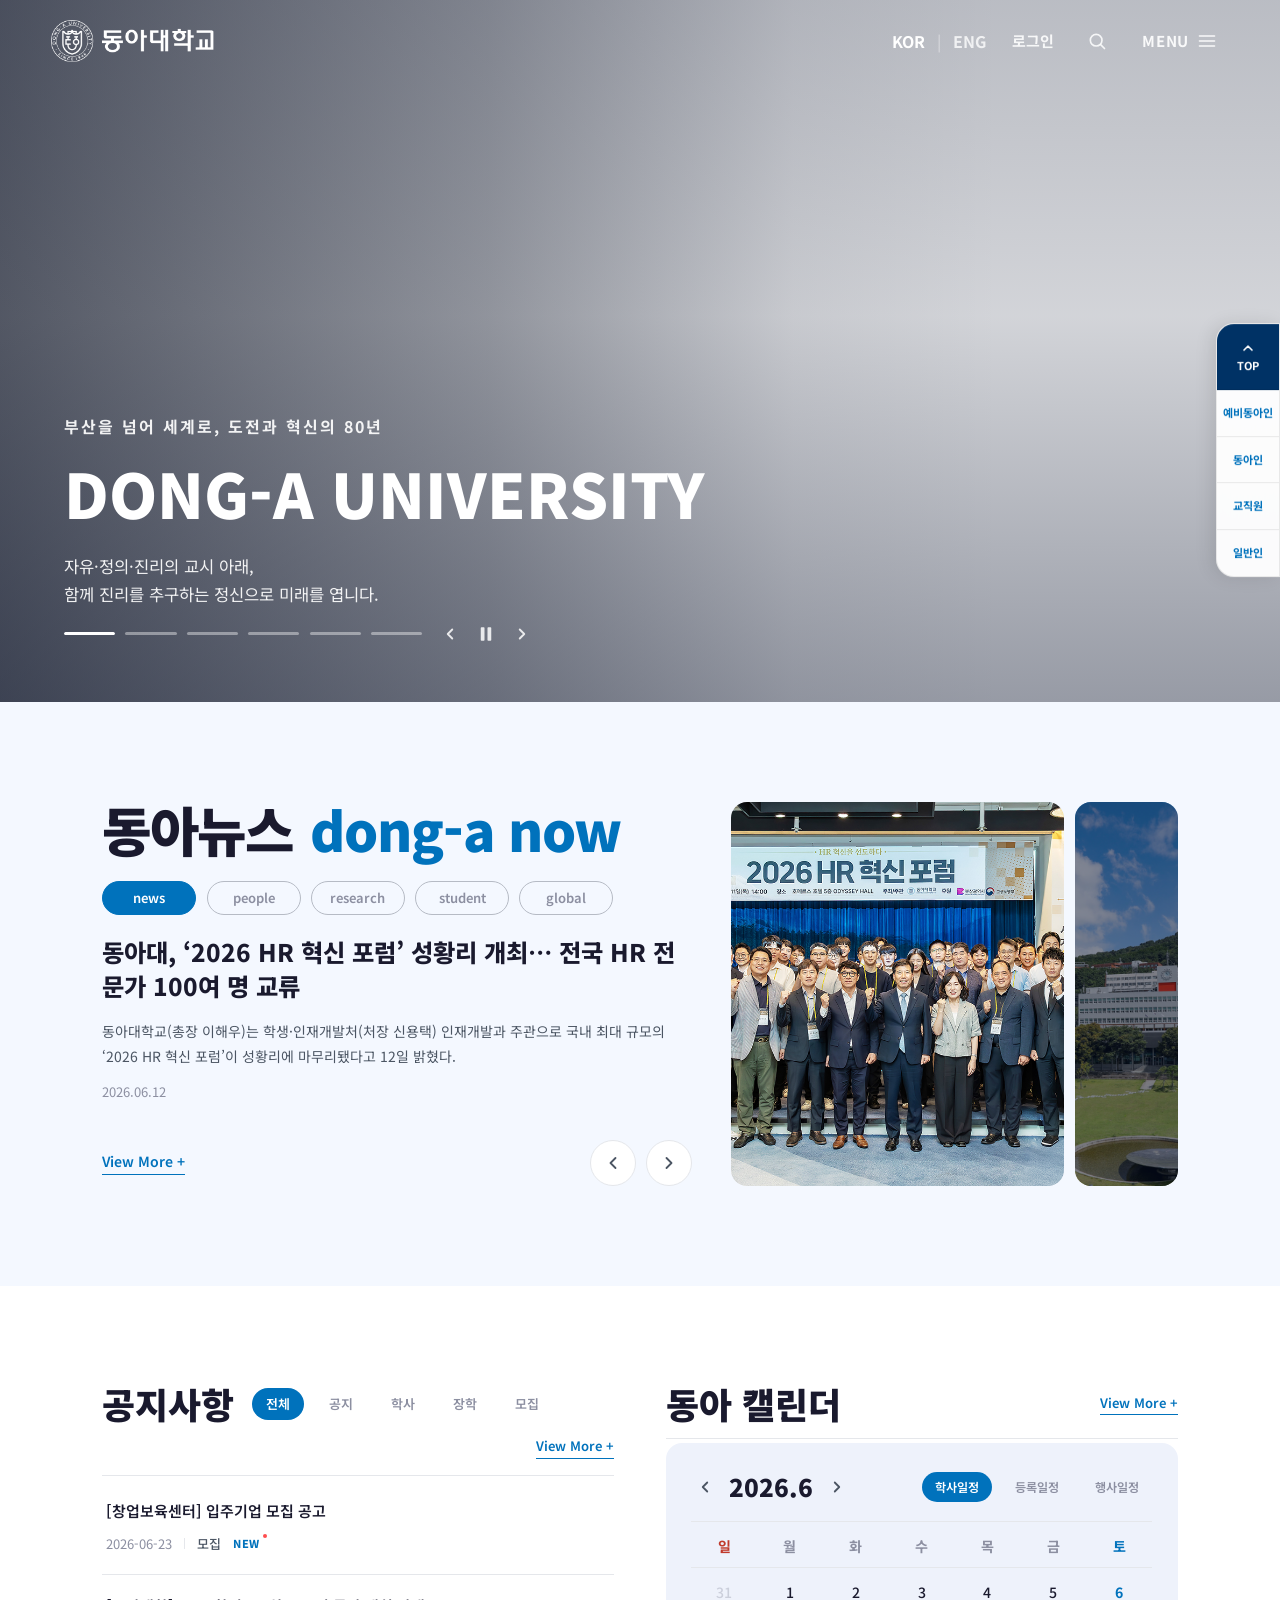
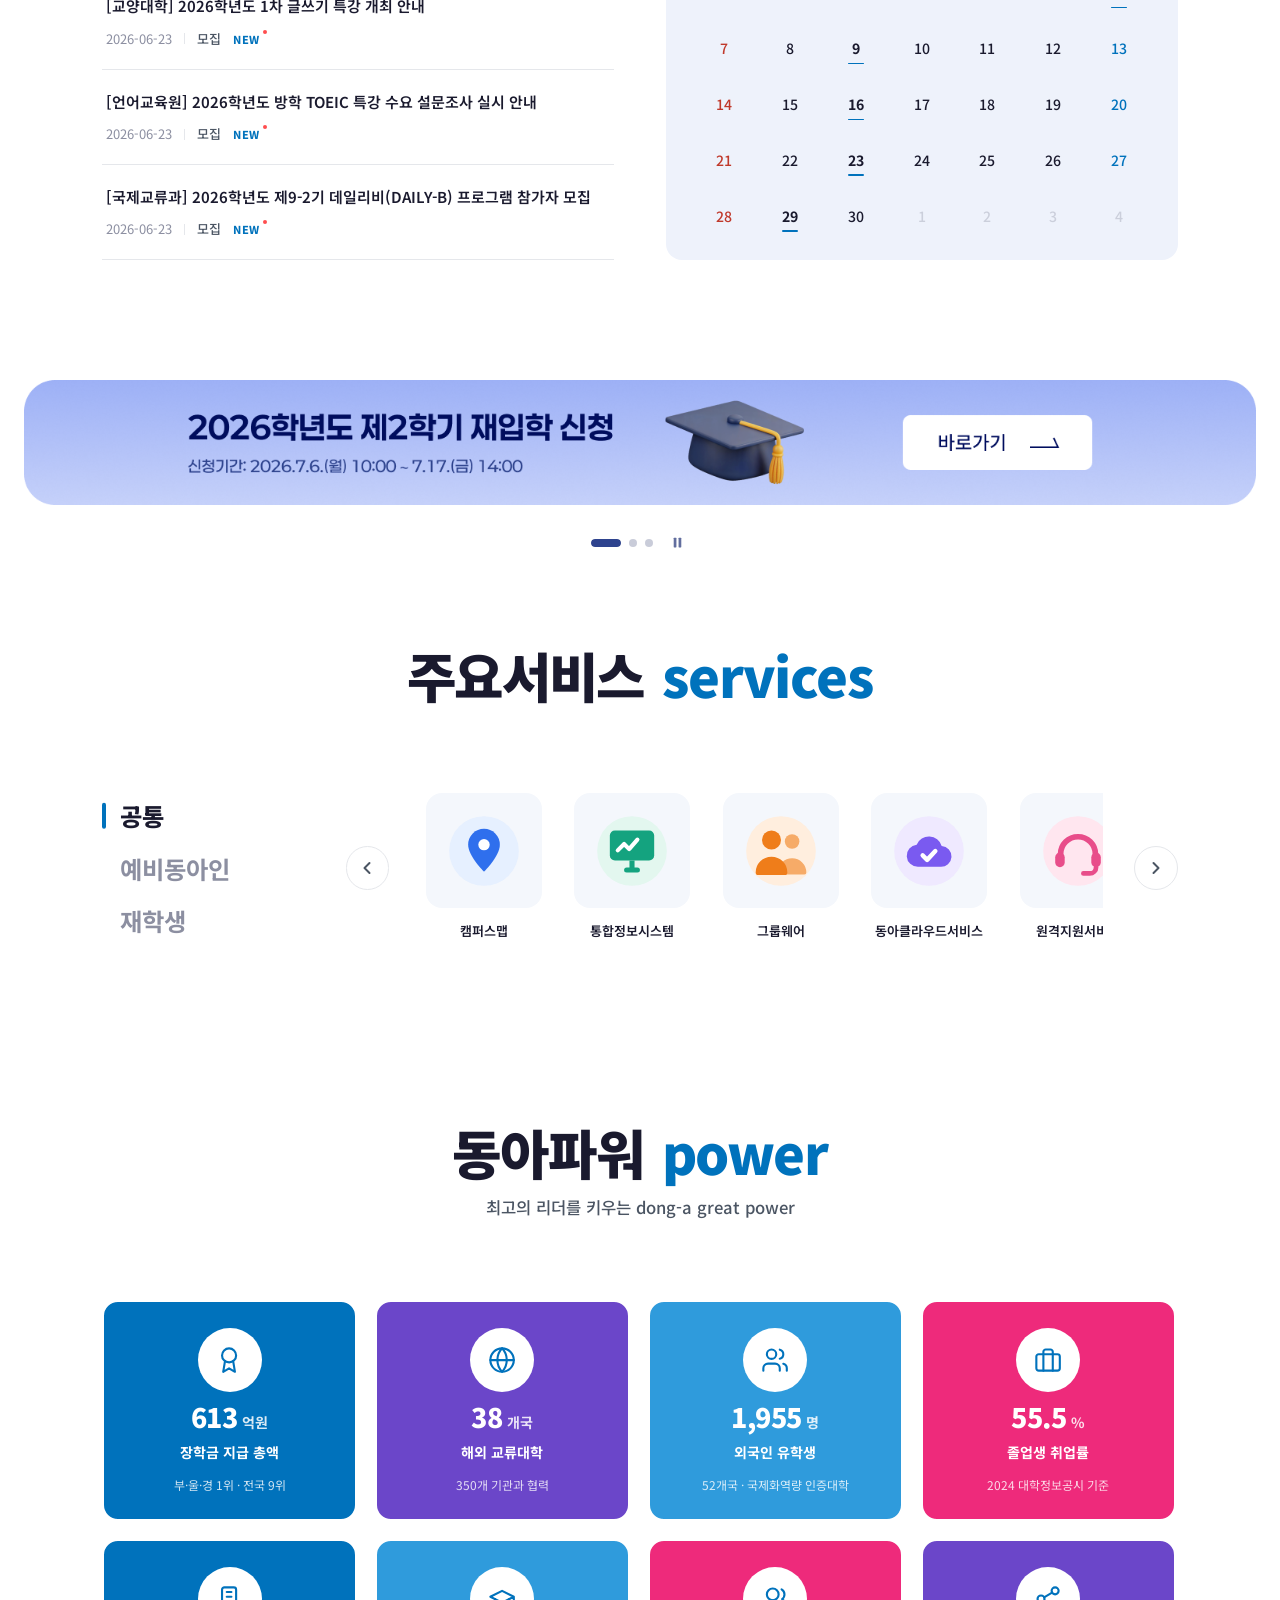
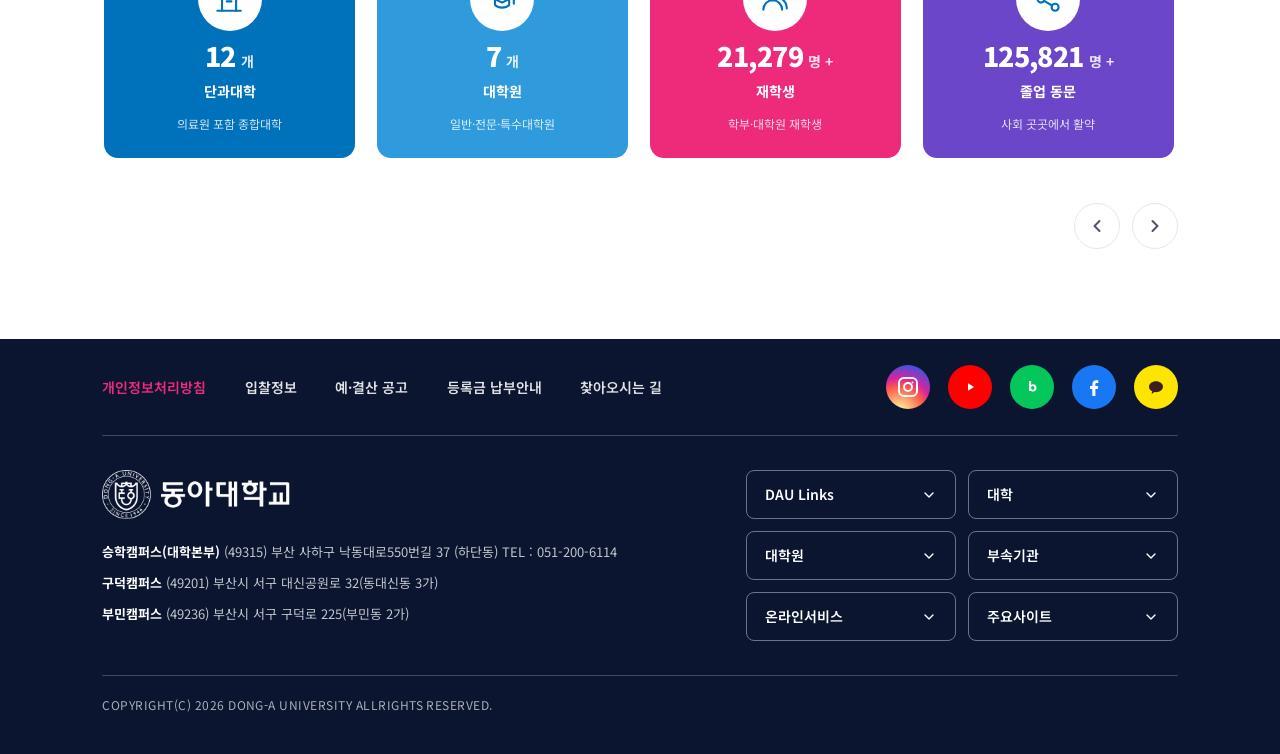
==== commit 8e76ae93: "feat: replace horizontal nav menu with styled menu button overlay trigger" ====
--- a/index copy.html
+++ b/index copy.html
@@ -428,6 +428,7 @@
           </svg>
         </button>
         <button type="button" class="menu-btn" id="menu-btn" aria-label="전체메뉴 열기" aria-expanded="false" data-cursor="true">
+          <span>MENU</span>
           <svg width="22" height="22" viewBox="0 0 24 24" fill="none" stroke="currentColor" stroke-width="2" stroke-linecap="round" stroke-linejoin="round" aria-hidden="true">
             <line x1="3" y1="6" x2="21" y2="6" />
             <line x1="3" y1="12" x2="21" y2="12" />
@@ -463,7 +464,7 @@
     <div class="allmenu-backdrop" data-allmenu-close></div>
     <div class="allmenu-panel" role="dialog" aria-modal="true" aria-label="전체메뉴">
       <button type="button" class="allmenu-close" data-allmenu-close aria-label="전체메뉴 닫기">
-        <svg width="28" height="28" viewBox="0 0 24 24" fill="none" stroke="currentColor" stroke-width="2" stroke-linecap="round" stroke-linejoin="round" aria-hidden="true"><path d="M18 6 6 18" /><path d="m6 6 12 12" /></svg>
+        <svg width="38" height="38" viewBox="0 0 24 24" fill="none" stroke="currentColor" stroke-width="1.8" stroke-linecap="round" stroke-linejoin="round" aria-hidden="true"><path d="M18 6 6 18" /><path d="m6 6 12 12" /></svg>
       </button>
       <div class="allmenu-cols">
         <aside class="am-side" data-am-side></aside>
--- a/assets/css/style.css
+++ b/assets/css/style.css
@@ -96,7 +96,7 @@
 
 .nav-header.scrolled .nav-logo img { filter: brightness(0); }
 
-.nav-menu { flex: 1; }
+.nav-menu { display: none; }   /* 가로 대메뉴 제거 — 우측 MENU 버튼(전체메뉴 오버레이)로 대체 */
 
 .nav-menu > ul {
   display: flex;
@@ -360,16 +360,21 @@
 .menu-btn {
   display: inline-flex;
   align-items: center;
-  justify-content: center;
-  width: 38px;
+  gap: 8px;
   height: 38px;
+  padding: 0 12px;
   border: none;
   background: none;
-  border-radius: 50%;
+  border-radius: 999px;
   cursor: pointer;
-  color: rgba(255, 255, 255, 0.85);
+  color: rgba(255, 255, 255, 0.9);
+  font-family: var(--font);
+  font-size: 15px;
+  font-weight: 700;
+  letter-spacing: 0.04em;
   transition: color 0.2s, background 0.2s;
 }
+.menu-btn svg { width: 20px; height: 20px; }
 .menu-btn:hover { color: #fff; background: rgba(255, 255, 255, 0.14); }
 .nav-header.scrolled .menu-btn { color: var(--text-mid); }
 .nav-header.scrolled .menu-btn:hover { color: var(--blue); background: rgba(0, 0, 0, 0.05); }
@@ -412,7 +417,7 @@
 .allmenu-close {
   position: absolute;
   top: clamp(20px, 3vh, 34px);
-  right: calc(clamp(26px, 6vw, 84px) + 5px);
+  right: calc(clamp(26px, 6vw, 84px) + 38px);
   display: inline-flex;
   border: none;
   background: none;
@@ -440,6 +445,7 @@
   overflow-y: auto;
   border-right: 1px solid rgba(255, 255, 255, 0.18);
   padding-right: clamp(12px, 1.6vw, 24px);
+  padding-top: 37px;   /* 우측 첫 카테고리 박스 시작 높이에 맞춤 */
 }
 .am-cat {
   display: block;
@@ -462,13 +468,14 @@
 .am-cat.is-active { color: #fff; background: rgba(255, 255, 255, 0.16); }
 /* 열릴 때 카테고리 순차 등장 */
 .allmenu.is-open .am-cat { opacity: 1; transform: none; }
-.allmenu.is-open .am-cat:nth-child(1) { transition-delay: 0.22s; }
-.allmenu.is-open .am-cat:nth-child(2) { transition-delay: 0.27s; }
-.allmenu.is-open .am-cat:nth-child(3) { transition-delay: 0.32s; }
-.allmenu.is-open .am-cat:nth-child(4) { transition-delay: 0.37s; }
-.allmenu.is-open .am-cat:nth-child(5) { transition-delay: 0.42s; }
-.allmenu.is-open .am-cat:nth-child(6) { transition-delay: 0.47s; }
-.allmenu.is-open .am-cat:nth-child(7) { transition-delay: 0.52s; }
+/* 지연은 등장(opacity·transform)에만 — 호버(color·background)는 즉시 반응 */
+.allmenu.is-open .am-cat:nth-child(1) { transition-delay: 0s, 0s, 0.22s, 0.22s; }
+.allmenu.is-open .am-cat:nth-child(2) { transition-delay: 0s, 0s, 0.27s, 0.27s; }
+.allmenu.is-open .am-cat:nth-child(3) { transition-delay: 0s, 0s, 0.32s, 0.32s; }
+.allmenu.is-open .am-cat:nth-child(4) { transition-delay: 0s, 0s, 0.37s, 0.37s; }
+.allmenu.is-open .am-cat:nth-child(5) { transition-delay: 0s, 0s, 0.42s, 0.42s; }
+.allmenu.is-open .am-cat:nth-child(6) { transition-delay: 0s, 0s, 0.47s, 0.47s; }
+.allmenu.is-open .am-cat:nth-child(7) { transition-delay: 0s, 0s, 0.52s, 0.52s; }
 .am-mega { flex: 1; min-width: 0; min-height: 0; overflow-y: auto; overscroll-behavior: contain; padding-right: 6px; }
 /* 스크롤바 (다크 배경에 맞춰 옅게) */
 .am-mega::-webkit-scrollbar { width: 8px; }
@@ -495,7 +502,7 @@
 .am-mega .sb-mega-top > * { position: relative; z-index: 1; }
 .am-mega .sb-mega-eyebrow { display: block; font-size: 13.5px; font-weight: 700; letter-spacing: .14em; opacity: .82; margin-bottom: 8px; }
 .am-mega .sb-mega-title { font-family: 'Paperlogy', var(--font); font-weight: 900; font-size: clamp(24px, 2.2vw, 36px); line-height: 1.1; }
-.am-mega .sb-mega-body { padding: clamp(20px, 2.4vh, 34px) clamp(4px, 1vw, 16px) 0; }
+.am-mega .sb-mega-body { padding: 0 clamp(4px, 1vw, 16px) 0; }
 .am-mega .mega-cols { columns: 4; column-gap: clamp(16px, 1.6vw, 28px); }
 .am-mega .mega-box { break-inside: avoid; margin: 0 0 clamp(16px, 1.6vw, 22px); }
 .am-mega .mega-box-head {
